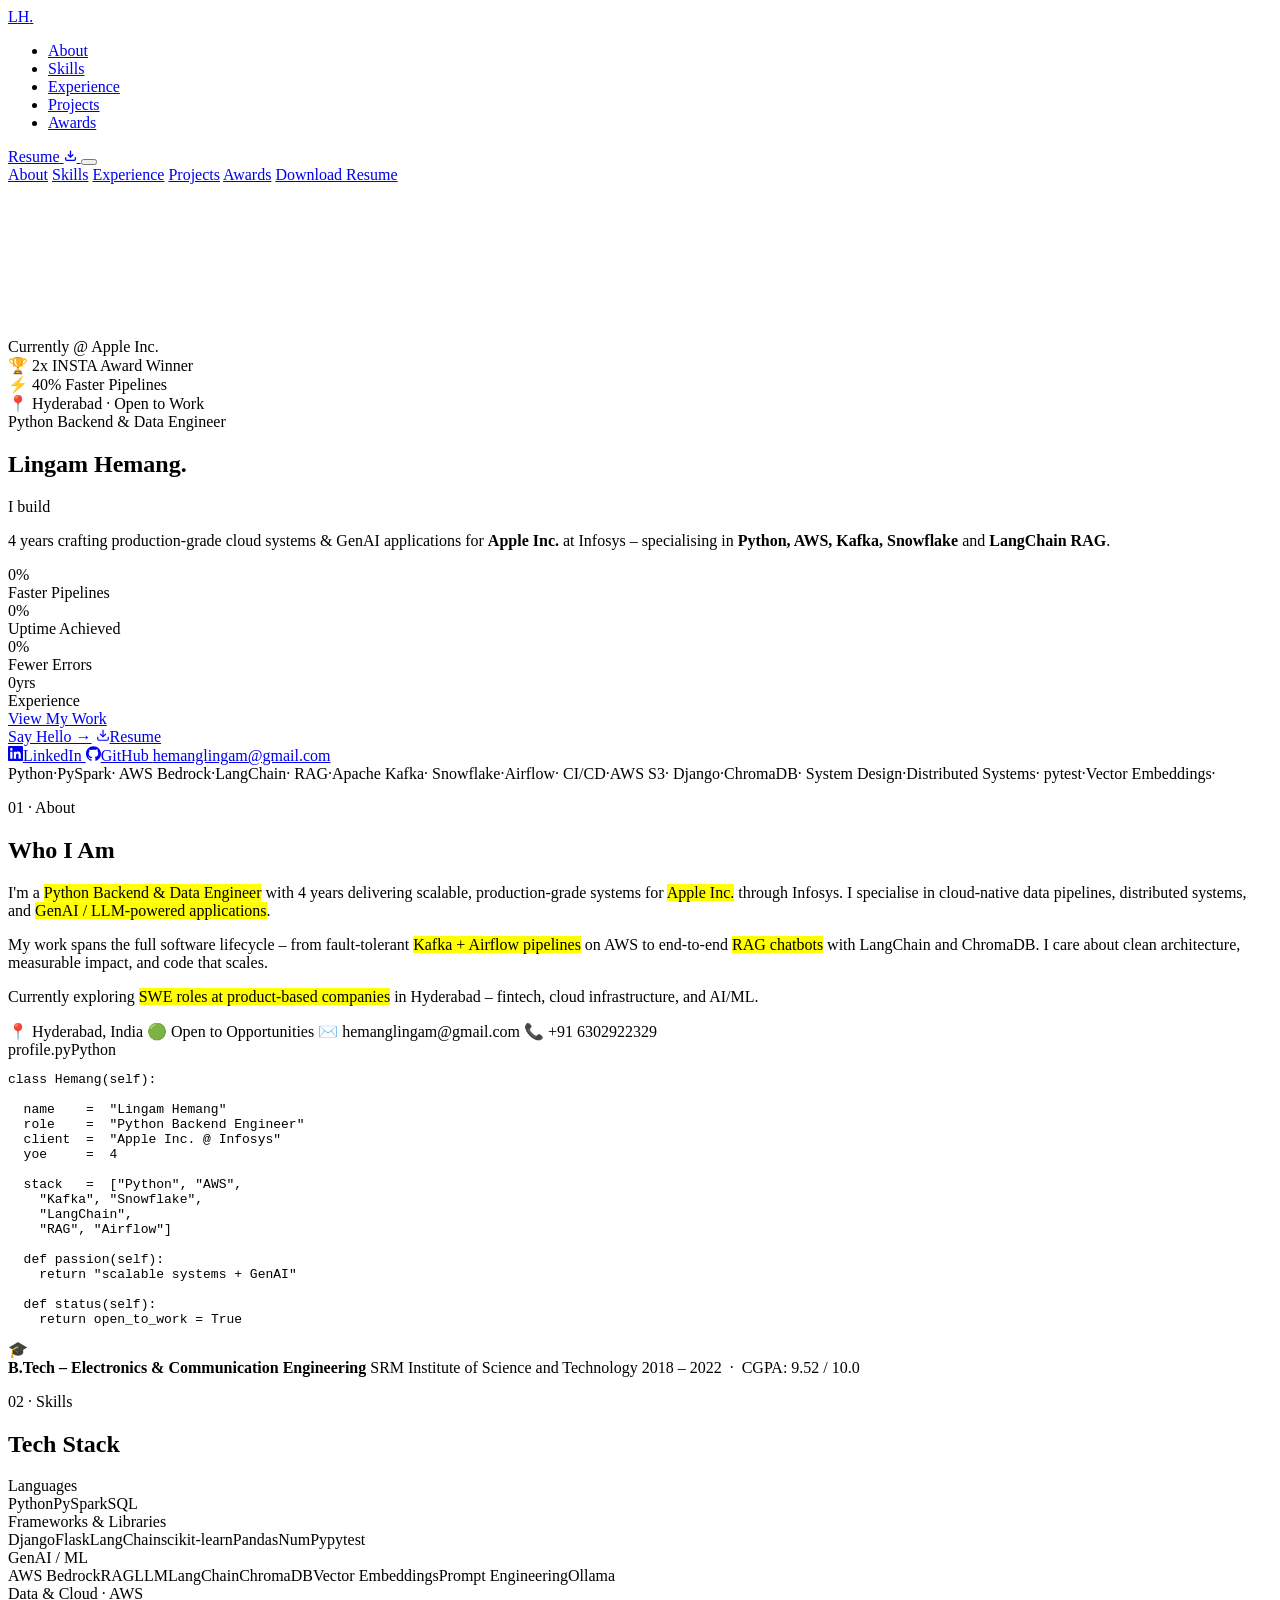
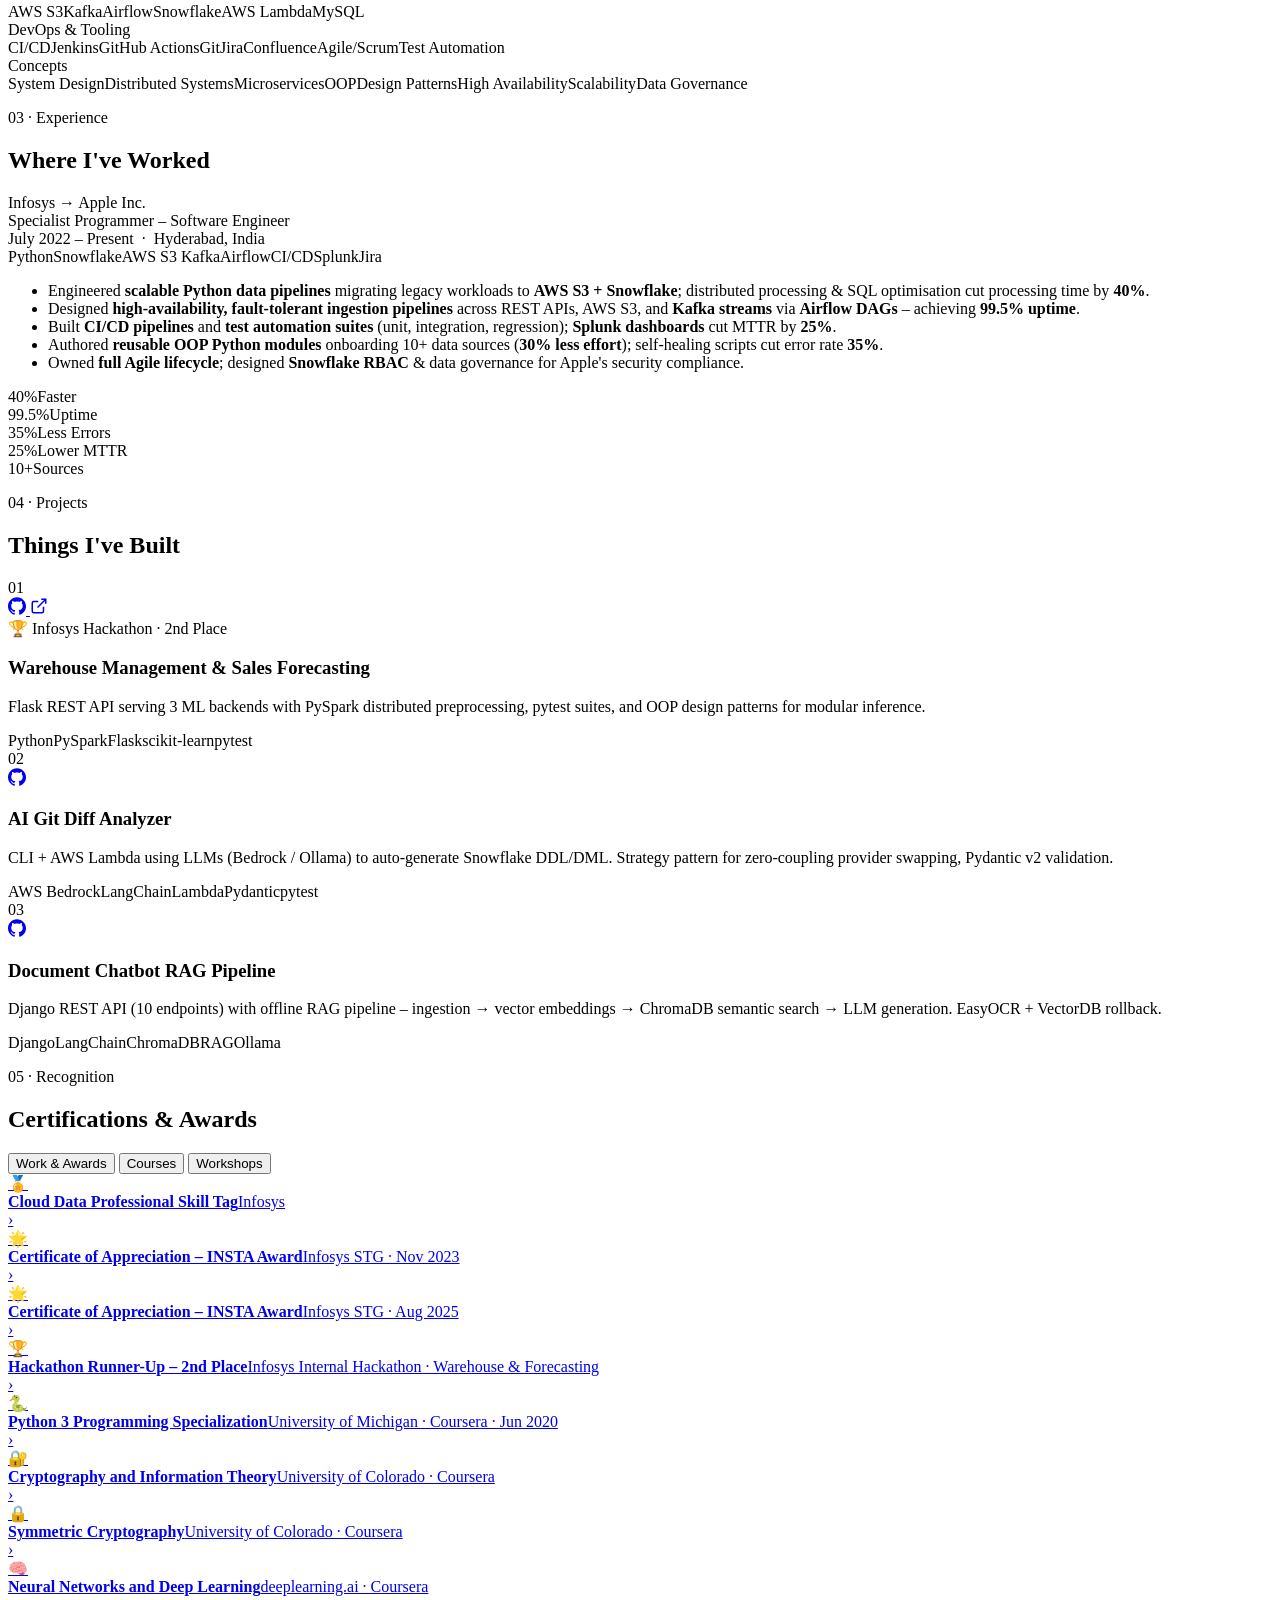
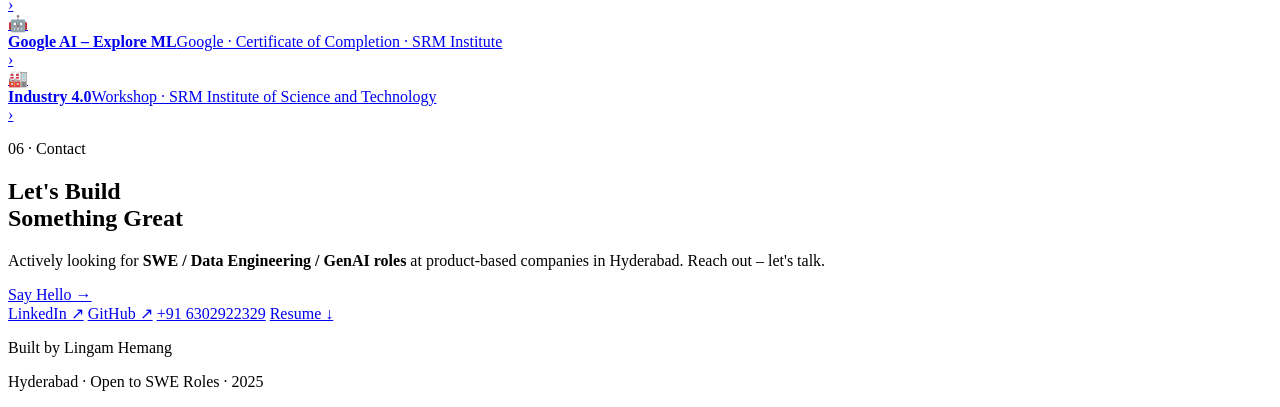
==== index.html @ 0e087c65 "Add files via upload" ====
<!DOCTYPE html>
<html lang="en">
<head>
  <meta charset="UTF-8"/>
  <meta name="viewport" content="width=device-width, initial-scale=1.0"/>
  <title>Lingam Hemang – Python Backend Engineer</title>
  <meta name="description" content="Python Backend & Data Engineer. 4 years building production systems for Apple Inc."/>
  <link rel="preconnect" href="https://fonts.googleapis.com"/>
  <link rel="preconnect" href="https://fonts.gstatic.com" crossorigin/>
  <link href="https://fonts.googleapis.com/css2?family=Space+Grotesk:wght@300;400;500;600;700&family=JetBrains+Mono:wght@400;500&display=swap" rel="stylesheet"/>
  <link rel="stylesheet" href="assets/css/style.css"/>
</head>
<body>

  <div id="noise"></div>
  <div id="progress-bar"></div>
  <div id="cursor"><div id="cursor-dot"></div></div>

  <!-- ===== NAV ===== -->
  <nav id="nav">
    <div class="nav-inner">
      <a href="#hero" class="logo">
        <span class="logo-dim">L</span><span class="logo-bright">H</span><span class="logo-accent">.</span>
      </a>
      <ul class="nav-links">
        <li><a href="#about">About</a></li>
        <li><a href="#skills">Skills</a></li>
        <li><a href="#experience">Experience</a></li>
        <li><a href="#projects">Projects</a></li>
        <li><a href="#certifications">Awards</a></li>
      </ul>
      <div class="nav-right">
        <a href="assets/Hemang_Lingam_Resume.pdf" target="_blank" class="nav-btn magnetic" download>
          <span>Resume</span>
          <svg width="13" height="13" viewBox="0 0 24 24" fill="none" stroke="currentColor" stroke-width="2.5"><path d="M21 15v4a2 2 0 01-2 2H5a2 2 0 01-2-2v-4"/><polyline points="7 10 12 15 17 10"/><line x1="12" y1="15" x2="12" y2="3"/></svg>
        </a>
        <button class="hamburger" id="hamburger"><span></span><span></span><span></span></button>
      </div>
    </div>
    <div class="mobile-menu" id="mobileMenu">
      <a href="#about">About</a>
      <a href="#skills">Skills</a>
      <a href="#experience">Experience</a>
      <a href="#projects">Projects</a>
      <a href="#certifications">Awards</a>
      <a href="assets/Hemang_Lingam_Resume.pdf" target="_blank" download>Download Resume</a>
    </div>
  </nav>

  <!-- ===== HERO ===== -->
  <section id="hero">
    <canvas id="constellation"></canvas>
    <div class="blobs">
      <div class="blob b1"></div>
      <div class="blob b2"></div>
      <div class="blob b3"></div>
      <div class="blob b4"></div>
    </div>

    <div class="float-badge fb-tl" data-depth="0.04"><span class="green-dot"></span>Currently @ Apple Inc.</div>
    <div class="float-badge fb-tr" data-depth="0.06">🏆 2x INSTA Award Winner</div>
    <div class="float-badge fb-bl" data-depth="0.05">⚡ 40% Faster Pipelines</div>
    <div class="float-badge fb-br" data-depth="0.03">📍 Hyderabad · Open to Work</div>

    <div class="hero-content">
      <div class="hero-eyebrow anim-1"><span class="green-dot"></span>Python Backend &amp; Data Engineer</div>

      <h1 class="hero-name anim-2">
        <span class="name-light">Lingam</span>
        <span class="name-bold grad-shift">Hemang</span><span class="name-period">.</span>
      </h1>

      <p class="hero-role anim-3">
        <span class="role-dim">I build </span><span id="typed"></span><span class="caret"></span>
      </p>

      <p class="hero-desc anim-4">
        4 years crafting production-grade cloud systems &amp; GenAI applications
        for <strong>Apple Inc.</strong> at Infosys – specialising in
        <strong>Python, AWS, Kafka, Snowflake</strong> and <strong>LangChain RAG</strong>.
      </p>

      <div class="hero-stats anim-5">
        <div class="hstat">
          <div class="hstat-num"><span data-target="40">0</span>%</div>
          <div class="hstat-lbl">Faster Pipelines</div>
        </div>
        <div class="hstat-sep"></div>
        <div class="hstat">
          <div class="hstat-num"><span data-target="99" data-decimal=".5">0</span>%</div>
          <div class="hstat-lbl">Uptime Achieved</div>
        </div>
        <div class="hstat-sep"></div>
        <div class="hstat">
          <div class="hstat-num"><span data-target="35">0</span>%</div>
          <div class="hstat-lbl">Fewer Errors</div>
        </div>
        <div class="hstat-sep"></div>
        <div class="hstat">
          <div class="hstat-num"><span data-target="4">0</span>yrs</div>
          <div class="hstat-lbl">Experience</div>
        </div>
      </div>

      <div class="hero-cta anim-6">
        <a href="#projects" class="btn-primary magnetic"><span>View My Work</span><div class="btn-bg"></div></a>
        <a href="mailto:hemanglingam@gmail.com" class="btn-ghost magnetic">Say Hello →</a>
        <a href="assets/Hemang_Lingam_Resume.pdf" target="_blank" class="btn-resume magnetic" download>
          <svg width="14" height="14" viewBox="0 0 24 24" fill="none" stroke="currentColor" stroke-width="2"><path d="M21 15v4a2 2 0 01-2 2H5a2 2 0 01-2-2v-4"/><polyline points="7 10 12 15 17 10"/><line x1="12" y1="15" x2="12" y2="3"/></svg>Resume
        </a>
      </div>

      <div class="hero-socials anim-7">
        <a href="https://www.linkedin.com/in/hemanglingam/" target="_blank" class="social-pill">
          <svg viewBox="0 0 24 24" fill="currentColor" width="15" height="15"><path d="M20.447 20.452h-3.554v-5.569c0-1.328-.027-3.037-1.852-3.037-1.853 0-2.136 1.445-2.136 2.939v5.667H9.351V9h3.414v1.561h.046c.477-.9 1.637-1.85 3.37-1.85 3.601 0 4.267 2.37 4.267 5.455v6.286zM5.337 7.433a2.062 2.062 0 01-2.063-2.065 2.064 2.064 0 112.063 2.065zm1.782 13.019H3.555V9h3.564v11.452zM22.225 0H1.771C.792 0 0 .774 0 1.729v20.542C0 23.227.792 24 1.771 24h20.451C23.2 24 24 23.227 24 22.271V1.729C24 .774 23.2 0 22.222 0h.003z"/></svg>LinkedIn
        </a>
        <a href="https://github.com/lingam-hemang" target="_blank" class="social-pill">
          <svg viewBox="0 0 24 24" fill="currentColor" width="15" height="15"><path d="M12 .297c-6.63 0-12 5.373-12 12 0 5.303 3.438 9.8 8.205 11.385.6.113.82-.258.82-.577 0-.285-.01-1.04-.015-2.04-3.338.724-4.042-1.61-4.042-1.61C4.422 18.07 3.633 17.7 3.633 17.7c-1.087-.744.084-.729.084-.729 1.205.084 1.838 1.236 1.838 1.236 1.07 1.835 2.809 1.305 3.495.998.108-.776.417-1.305.76-1.605-2.665-.3-5.466-1.332-5.466-5.93 0-1.31.465-2.38 1.235-3.22-.135-.303-.54-1.523.105-3.176 0 0 1.005-.322 3.3 1.23.96-.267 1.98-.399 3-.405 1.02.006 2.04.138 3 .405 2.28-1.552 3.285-1.23 3.285-1.23.645 1.653.24 2.873.12 3.176.765.84 1.23 1.91 1.23 3.22 0 4.61-2.805 5.625-5.475 5.92.42.36.81 1.096.81 2.22 0 1.606-.015 2.896-.015 3.286 0 .315.21.69.825.57C20.565 22.092 24 17.592 24 12.297c0-6.627-5.373-12-12-12"/></svg>GitHub
        </a>
        <a href="mailto:hemanglingam@gmail.com" class="social-pill">hemanglingam@gmail.com</a>
      </div>
    </div>

    <div class="scroll-hint"><div class="scroll-mouse"><div class="scroll-wheel"></div></div></div>
  </section>

  <!-- ===== MARQUEE ===== -->
  <div class="marquee-wrap">
    <div class="marquee-inner" id="marquee">
      <span>Python</span><span class="dot">·</span><span>PySpark</span><span class="dot">·</span>
      <span>AWS Bedrock</span><span class="dot">·</span><span>LangChain</span><span class="dot">·</span>
      <span>RAG</span><span class="dot">·</span><span>Apache Kafka</span><span class="dot">·</span>
      <span>Snowflake</span><span class="dot">·</span><span>Airflow</span><span class="dot">·</span>
      <span>CI/CD</span><span class="dot">·</span><span>AWS S3</span><span class="dot">·</span>
      <span>Django</span><span class="dot">·</span><span>ChromaDB</span><span class="dot">·</span>
      <span>System Design</span><span class="dot">·</span><span>Distributed Systems</span><span class="dot">·</span>
      <span>pytest</span><span class="dot">·</span><span>Vector Embeddings</span><span class="dot">·</span>
    </div>
  </div>

  <!-- ===== ABOUT ===== -->
  <section id="about" class="section">
    <div class="container">
      <p class="eyebrow">01 · About</p>
      <h2 class="sec-title">Who I Am</h2>
      <div class="about-grid">
        <div class="about-text reveal-left">
          <p>I'm a <mark>Python Backend &amp; Data Engineer</mark> with 4 years delivering scalable, production-grade systems for <mark>Apple Inc.</mark> through Infosys. I specialise in cloud-native data pipelines, distributed systems, and <mark>GenAI / LLM-powered applications</mark>.</p>
          <p>My work spans the full software lifecycle – from fault-tolerant <mark>Kafka + Airflow pipelines</mark> on AWS to end-to-end <mark>RAG chatbots</mark> with LangChain and ChromaDB. I care about clean architecture, measurable impact, and code that scales.</p>
          <p>Currently exploring <mark>SWE roles at product-based companies</mark> in Hyderabad – fintech, cloud infrastructure, and AI/ML.</p>
          <div class="pill-row">
            <span class="pill">📍 Hyderabad, India</span>
            <span class="pill green">🟢 Open to Opportunities</span>
            <span class="pill">✉️ hemanglingam@gmail.com</span>
            <span class="pill">📞 +91 6302922329</span>
          </div>
        </div>
        <div class="about-right reveal-right">
          <div class="code-card glow-card">
            <div class="code-bar">
              <span class="cb-dot r"></span><span class="cb-dot y"></span><span class="cb-dot g"></span>
              <span class="cb-name">profile.py</span><span class="cb-lang">Python</span>
            </div>
            <pre class="code-pre"><code><span class="ck">class</span> <span class="cf">Hemang</span><span class="cp">(</span><span class="cs">self</span><span class="cp">):</span>

  name    <span class="co">=</span>  <span class="cs">"Lingam Hemang"</span>
  role    <span class="co">=</span>  <span class="cs">"Python Backend Engineer"</span>
  client  <span class="co">=</span>  <span class="cs">"Apple Inc. @ Infosys"</span>
  yoe     <span class="co">=</span>  <span class="cn">4</span>

  stack   <span class="co">=</span>  <span class="cp">[</span><span class="cs">"Python"</span><span class="cp">,</span> <span class="cs">"AWS"</span><span class="cp">,</span>
    <span class="cs">"Kafka"</span><span class="cp">,</span> <span class="cs">"Snowflake"</span><span class="cp">,</span>
    <span class="cs">"LangChain"</span><span class="cp">,</span>
    <span class="cs">"RAG"</span><span class="cp">,</span> <span class="cs">"Airflow"</span><span class="cp">]</span>

  <span class="ck">def</span> <span class="cf">passion</span><span class="cp">(</span><span class="cs">self</span><span class="cp">):</span>
    <span class="ck">return</span> <span class="cs">"scalable systems + GenAI"</span>

  <span class="ck">def</span> <span class="cf">status</span><span class="cp">(</span><span class="cs">self</span><span class="cp">):</span>
    <span class="ck">return</span> <span class="cs">open_to_work = </span><span class="cn">True</span>
</code></pre>
          </div>
          <div class="edu-card glow-card">
            <span class="edu-ico">🎓</span>
            <div>
              <strong>B.Tech – Electronics &amp; Communication Engineering</strong>
              <span>SRM Institute of Science and Technology</span>
              <span class="edu-meta">2018 – 2022 &nbsp;·&nbsp; CGPA: 9.52 / 10.0</span>
            </div>
          </div>
        </div>
      </div>
    </div>
  </section>

  <!-- ===== SKILLS ===== -->
  <section id="skills" class="section alt">
    <div class="container">
      <p class="eyebrow">02 · Skills</p>
      <h2 class="sec-title">Tech Stack</h2>
      <div class="skills-mosaic">
        <div class="sk-tile glow-card reveal" data-c="p">
          <div class="sk-label">Languages</div>
          <div class="sk-tags"><span>Python</span><span>PySpark</span><span>SQL</span></div>
        </div>
        <div class="sk-tile glow-card reveal" data-c="b">
          <div class="sk-label">Frameworks &amp; Libraries</div>
          <div class="sk-tags"><span>Django</span><span>Flask</span><span>LangChain</span><span>scikit-learn</span><span>Pandas</span><span>NumPy</span><span>pytest</span></div>
        </div>
        <div class="sk-tile glow-card reveal wide" data-c="c">
          <div class="sk-label">GenAI / ML</div>
          <div class="sk-tags"><span class="hot">AWS Bedrock</span><span class="hot">RAG</span><span class="hot">LLM</span><span class="hot">LangChain</span><span>ChromaDB</span><span>Vector Embeddings</span><span>Prompt Engineering</span><span>Ollama</span></div>
        </div>
        <div class="sk-tile glow-card reveal wide" data-c="c">
          <div class="sk-label">Data &amp; Cloud · AWS</div>
          <div class="sk-tags"><span class="hot">AWS S3</span><span class="hot">Kafka</span><span class="hot">Airflow</span><span>Snowflake</span><span>AWS Lambda</span><span>MySQL</span></div>
        </div>
        <div class="sk-tile glow-card reveal" data-c="b">
          <div class="sk-label">DevOps &amp; Tooling</div>
          <div class="sk-tags"><span>CI/CD</span><span>Jenkins</span><span>GitHub Actions</span><span>Git</span><span>Jira</span><span>Confluence</span><span>Agile/Scrum</span><span>Test Automation</span></div>
        </div>
        <div class="sk-tile glow-card reveal" data-c="p">
          <div class="sk-label">Concepts</div>
          <div class="sk-tags"><span>System Design</span><span>Distributed Systems</span><span>Microservices</span><span>OOP</span><span>Design Patterns</span><span>High Availability</span><span>Scalability</span><span>Data Governance</span></div>
        </div>
      </div>
    </div>
  </section>

  <!-- ===== EXPERIENCE ===== -->
  <section id="experience" class="section">
    <div class="container">
      <p class="eyebrow">03 · Experience</p>
      <h2 class="sec-title">Where I've Worked</h2>
      <div class="exp-card glow-card reveal">
        <div class="exp-shimmer"></div>
        <div class="exp-head">
          <div class="exp-left">
            <span class="exp-co">Infosys</span>
            <span class="exp-arrow">→</span>
            <span class="exp-client grad-shift">Apple Inc.</span>
          </div>
          <div class="exp-right">
            <div class="exp-role">Specialist Programmer – Software Engineer</div>
            <div class="exp-when">July 2022 – Present &nbsp;·&nbsp; Hyderabad, India</div>
          </div>
        </div>
        <div class="chip-row">
          <span>Python</span><span>Snowflake</span><span>AWS S3</span>
          <span>Kafka</span><span>Airflow</span><span>CI/CD</span><span>Splunk</span><span>Jira</span>
        </div>
        <ul class="exp-bullets">
          <li>Engineered <strong>scalable Python data pipelines</strong> migrating legacy workloads to <strong>AWS S3 + Snowflake</strong>; distributed processing &amp; SQL optimisation cut processing time by <strong>40%</strong>.</li>
          <li>Designed <strong>high-availability, fault-tolerant ingestion pipelines</strong> across REST APIs, AWS S3, and <strong>Kafka streams</strong> via <strong>Airflow DAGs</strong> – achieving <strong>99.5% uptime</strong>.</li>
          <li>Built <strong>CI/CD pipelines</strong> and <strong>test automation suites</strong> (unit, integration, regression); <strong>Splunk dashboards</strong> cut MTTR by <strong>25%</strong>.</li>
          <li>Authored <strong>reusable OOP Python modules</strong> onboarding 10+ data sources (<strong>30% less effort</strong>); self-healing scripts cut error rate <strong>35%</strong>.</li>
          <li>Owned <strong>full Agile lifecycle</strong>; designed <strong>Snowflake RBAC</strong> &amp; data governance for Apple's security compliance.</li>
        </ul>
        <div class="kpi-row">
          <div class="kpi"><span class="kpi-n">40%</span><span class="kpi-l">Faster</span></div>
          <div class="kpi"><span class="kpi-n">99.5%</span><span class="kpi-l">Uptime</span></div>
          <div class="kpi"><span class="kpi-n">35%</span><span class="kpi-l">Less Errors</span></div>
          <div class="kpi"><span class="kpi-n">25%</span><span class="kpi-l">Lower MTTR</span></div>
          <div class="kpi"><span class="kpi-n">10+</span><span class="kpi-l">Sources</span></div>
        </div>
      </div>
    </div>
  </section>

  <!-- ===== PROJECTS ===== -->
  <section id="projects" class="section alt">
    <div class="container">
      <p class="eyebrow">04 · Projects</p>
      <h2 class="sec-title">Things I've Built</h2>
      <div class="proj-grid">

        <div class="proj-card glow-card reveal" data-tilt>
          <div class="proj-bar" style="background:linear-gradient(90deg,#a855f7,#3b82f6)"></div>
          <div class="proj-shine"></div>
          <div class="proj-inner">
            <div class="proj-top">
              <span class="proj-n">01</span>
              <div class="proj-links">
                <a href="https://github.com/lingam-hemang/retail-forecast-engine" target="_blank" title="GitHub">
                  <svg viewBox="0 0 24 24" fill="currentColor" width="18" height="18"><path d="M12 .297c-6.63 0-12 5.373-12 12 0 5.303 3.438 9.8 8.205 11.385.6.113.82-.258.82-.577 0-.285-.01-1.04-.015-2.04-3.338.724-4.042-1.61-4.042-1.61C4.422 18.07 3.633 17.7 3.633 17.7c-1.087-.744.084-.729.084-.729 1.205.084 1.838 1.236 1.838 1.236 1.07 1.835 2.809 1.305 3.495.998.108-.776.417-1.305.76-1.605-2.665-.3-5.466-1.332-5.466-5.93 0-1.31.465-2.38 1.235-3.22-.135-.303-.54-1.523.105-3.176 0 0 1.005-.322 3.3 1.23.96-.267 1.98-.399 3-.405 1.02.006 2.04.138 3 .405 2.28-1.552 3.285-1.23 3.285-1.23.645 1.653.24 2.873.12 3.176.765.84 1.23 1.91 1.23 3.22 0 4.61-2.805 5.625-5.475 5.92.42.36.81 1.096.81 2.22 0 1.606-.015 2.896-.015 3.286 0 .315.21.69.825.57C20.565 22.092 24 17.592 24 12.297c0-6.627-5.373-12-12-12"/></svg>
                </a>
                <a href="https://drive.google.com/file/d/1dlTlwG9SfquhrG3NRSU0QoNFJgSe_l0Q/view?usp=sharing" target="_blank" title="Certificate">
                  <svg viewBox="0 0 24 24" fill="none" stroke="currentColor" stroke-width="2" width="18" height="18"><path d="M18 13v6a2 2 0 01-2 2H5a2 2 0 01-2-2V8a2 2 0 012-2h6"/><polyline points="15 3 21 3 21 9"/><line x1="10" y1="14" x2="21" y2="3"/></svg>
                </a>
              </div>
            </div>
            <div class="proj-badge">🏆 Infosys Hackathon · 2nd Place</div>
            <h3>Warehouse Management &amp; Sales Forecasting</h3>
            <p>Flask REST API serving 3 ML backends with PySpark distributed preprocessing, pytest suites, and OOP design patterns for modular inference.</p>
            <div class="proj-chips"><span>Python</span><span>PySpark</span><span>Flask</span><span>scikit-learn</span><span>pytest</span></div>
          </div>
        </div>

        <div class="proj-card glow-card reveal" data-tilt>
          <div class="proj-bar" style="background:linear-gradient(90deg,#3b82f6,#06b6d4)"></div>
          <div class="proj-shine"></div>
          <div class="proj-inner">
            <div class="proj-top">
              <span class="proj-n">02</span>
              <div class="proj-links">
                <a href="https://github.com/lingam-hemang/git-diff-analyzer" target="_blank" title="GitHub">
                  <svg viewBox="0 0 24 24" fill="currentColor" width="18" height="18"><path d="M12 .297c-6.63 0-12 5.373-12 12 0 5.303 3.438 9.8 8.205 11.385.6.113.82-.258.82-.577 0-.285-.01-1.04-.015-2.04-3.338.724-4.042-1.61-4.042-1.61C4.422 18.07 3.633 17.7 3.633 17.7c-1.087-.744.084-.729.084-.729 1.205.084 1.838 1.236 1.838 1.236 1.07 1.835 2.809 1.305 3.495.998.108-.776.417-1.305.76-1.605-2.665-.3-5.466-1.332-5.466-5.93 0-1.31.465-2.38 1.235-3.22-.135-.303-.54-1.523.105-3.176 0 0 1.005-.322 3.3 1.23.96-.267 1.98-.399 3-.405 1.02.006 2.04.138 3 .405 2.28-1.552 3.285-1.23 3.285-1.23.645 1.653.24 2.873.12 3.176.765.84 1.23 1.91 1.23 3.22 0 4.61-2.805 5.625-5.475 5.92.42.36.81 1.096.81 2.22 0 1.606-.015 2.896-.015 3.286 0 .315.21.69.825.57C20.565 22.092 24 17.592 24 12.297c0-6.627-5.373-12-12-12"/></svg>
                </a>
              </div>
            </div>
            <h3>AI Git Diff Analyzer</h3>
            <p>CLI + AWS Lambda using LLMs (Bedrock / Ollama) to auto-generate Snowflake DDL/DML. Strategy pattern for zero-coupling provider swapping, Pydantic v2 validation.</p>
            <div class="proj-chips"><span>AWS Bedrock</span><span>LangChain</span><span>Lambda</span><span>Pydantic</span><span>pytest</span></div>
          </div>
        </div>

        <div class="proj-card glow-card reveal" data-tilt>
          <div class="proj-bar" style="background:linear-gradient(90deg,#06b6d4,#a855f7)"></div>
          <div class="proj-shine"></div>
          <div class="proj-inner">
            <div class="proj-top">
              <span class="proj-n">03</span>
              <div class="proj-links">
                <a href="https://github.com/lingam-hemang/doc-rag-chatbot" target="_blank" title="GitHub">
                  <svg viewBox="0 0 24 24" fill="currentColor" width="18" height="18"><path d="M12 .297c-6.63 0-12 5.373-12 12 0 5.303 3.438 9.8 8.205 11.385.6.113.82-.258.82-.577 0-.285-.01-1.04-.015-2.04-3.338.724-4.042-1.61-4.042-1.61C4.422 18.07 3.633 17.7 3.633 17.7c-1.087-.744.084-.729.084-.729 1.205.084 1.838 1.236 1.838 1.236 1.07 1.835 2.809 1.305 3.495.998.108-.776.417-1.305.76-1.605-2.665-.3-5.466-1.332-5.466-5.93 0-1.31.465-2.38 1.235-3.22-.135-.303-.54-1.523.105-3.176 0 0 1.005-.322 3.3 1.23.96-.267 1.98-.399 3-.405 1.02.006 2.04.138 3 .405 2.28-1.552 3.285-1.23 3.285-1.23.645 1.653.24 2.873.12 3.176.765.84 1.23 1.91 1.23 3.22 0 4.61-2.805 5.625-5.475 5.92.42.36.81 1.096.81 2.22 0 1.606-.015 2.896-.015 3.286 0 .315.21.69.825.57C20.565 22.092 24 17.592 24 12.297c0-6.627-5.373-12-12-12"/></svg>
                </a>
              </div>
            </div>
            <h3>Document Chatbot RAG Pipeline</h3>
            <p>Django REST API (10 endpoints) with offline RAG pipeline – ingestion → vector embeddings → ChromaDB semantic search → LLM generation. EasyOCR + VectorDB rollback.</p>
            <div class="proj-chips"><span>Django</span><span>LangChain</span><span>ChromaDB</span><span>RAG</span><span>Ollama</span></div>
          </div>
        </div>

      </div>
    </div>
  </section>

  <!-- ===== CERTIFICATIONS ===== -->
  <section id="certifications" class="section">
    <div class="container">
      <p class="eyebrow">05 · Recognition</p>
      <h2 class="sec-title">Certifications &amp; Awards</h2>
      <div class="tabs-bar">
        <button class="tab active" data-tab="work">Work &amp; Awards</button>
        <button class="tab" data-tab="courses">Courses</button>
        <button class="tab" data-tab="workshops">Workshops</button>
      </div>

      <div class="tab-panel active" id="tab-work">
        <div class="cert-list">
          <a href="https://drive.google.com/file/d/1w4Leqw_5X6aVwuvr1ZKCmCbGxh1OYDw_/view?usp=sharing" target="_blank" class="cert-row glow-card reveal">
            <div class="ci p">🏅</div><div class="cd"><strong>Cloud Data Professional Skill Tag</strong><span>Infosys</span></div><span class="ca">›</span>
          </a>
          <a href="https://drive.google.com/file/d/1vSObqpWbxhoJKfWF3V0Hz9NClBPz2pQc/view?usp=sharing" target="_blank" class="cert-row glow-card reveal">
            <div class="ci g">🌟</div><div class="cd"><strong>Certificate of Appreciation – INSTA Award</strong><span>Infosys STG · Nov 2023</span></div><span class="ca">›</span>
          </a>
          <a href="https://drive.google.com/file/d/19RhOZjsfuUWNVz5oK64jwJHf2TE6DbkK/view?usp=sharing" target="_blank" class="cert-row glow-card reveal">
            <div class="ci g">🌟</div><div class="cd"><strong>Certificate of Appreciation – INSTA Award</strong><span>Infosys STG · Aug 2025</span></div><span class="ca">›</span>
          </a>
          <a href="https://drive.google.com/file/d/1dlTlwG9SfquhrG3NRSU0QoNFJgSe_l0Q/view?usp=sharing" target="_blank" class="cert-row glow-card reveal">
            <div class="ci">🏆</div><div class="cd"><strong>Hackathon Runner-Up – 2nd Place</strong><span>Infosys Internal Hackathon · Warehouse &amp; Forecasting</span></div><span class="ca">›</span>
          </a>
        </div>
      </div>

      <div class="tab-panel" id="tab-courses">
        <div class="cert-list">
          <a href="https://coursera.org/verify/specialization/6MBCDLGNAM2B" target="_blank" class="cert-row glow-card reveal">
            <div class="ci b">🐍</div><div class="cd"><strong>Python 3 Programming Specialization</strong><span>University of Michigan · Coursera · Jun 2020</span></div><span class="ca">›</span>
          </a>
          <a href="https://coursera.org/verify/FJEEKSPZM874" target="_blank" class="cert-row glow-card reveal">
            <div class="ci">🔐</div><div class="cd"><strong>Cryptography and Information Theory</strong><span>University of Colorado · Coursera</span></div><span class="ca">›</span>
          </a>
          <a href="https://coursera.org/verify/2KZYVFTX6ZY4" target="_blank" class="cert-row glow-card reveal">
            <div class="ci">🔒</div><div class="cd"><strong>Symmetric Cryptography</strong><span>University of Colorado · Coursera</span></div><span class="ca">›</span>
          </a>
          <a href="https://coursera.org/verify/C36SRP3ZGF6C" target="_blank" class="cert-row glow-card reveal">
            <div class="ci">🧠</div><div class="cd"><strong>Neural Networks and Deep Learning</strong><span>deeplearning.ai · Coursera</span></div><span class="ca">›</span>
          </a>
        </div>
      </div>

      <div class="tab-panel" id="tab-workshops">
        <div class="cert-list">
          <a href="https://drive.google.com/file/d/19ifTreCTPYzux4QnDG49lmGK3wERQNTS/view?usp=sharing" target="_blank" class="cert-row glow-card reveal">
            <div class="ci">🤖</div><div class="cd"><strong>Google AI – Explore ML</strong><span>Google · Certificate of Completion · SRM Institute</span></div><span class="ca">›</span>
          </a>
          <a href="https://drive.google.com/file/d/19sSa7xycK6kLwWJawlo_59RAlPh59pKN/view?usp=sharing" target="_blank" class="cert-row glow-card reveal">
            <div class="ci b">🏭</div><div class="cd"><strong>Industry 4.0</strong><span>Workshop · SRM Institute of Science and Technology</span></div><span class="ca">›</span>
          </a>
        </div>
      </div>
    </div>
  </section>

  <!-- ===== CONTACT ===== -->
  <section id="contact" class="section alt">
    <div class="container">
      <div class="contact-wrap">
        <p class="eyebrow center">06 · Contact</p>
        <h2 class="contact-title">Let's Build<br/><span class="grad-shift">Something Great</span></h2>
        <p class="contact-sub">Actively looking for <strong>SWE / Data Engineering / GenAI roles</strong> at product-based companies in Hyderabad. Reach out – let's talk.</p>
        <a href="mailto:hemanglingam@gmail.com" class="contact-btn magnetic"><span>Say Hello →</span><div class="contact-bg"></div></a>
        <div class="contact-links">
          <a href="https://www.linkedin.com/in/hemanglingam/" target="_blank" class="cl">LinkedIn ↗</a>
          <a href="https://github.com/lingam-hemang" target="_blank" class="cl">GitHub ↗</a>
          <a href="tel:+916302922329" class="cl">+91 6302922329</a>
          <a href="assets/Hemang_Lingam_Resume.pdf" target="_blank" class="cl" download>Resume ↓</a>
        </div>
      </div>
    </div>
  </section>

  <footer>
    <p>Built by <span class="grad-shift">Lingam Hemang</span></p>
    <p class="fsub">Hyderabad · Open to SWE Roles · 2025</p>
  </footer>

  <script src="assets/js/script.js"></script>
</body>
</html>
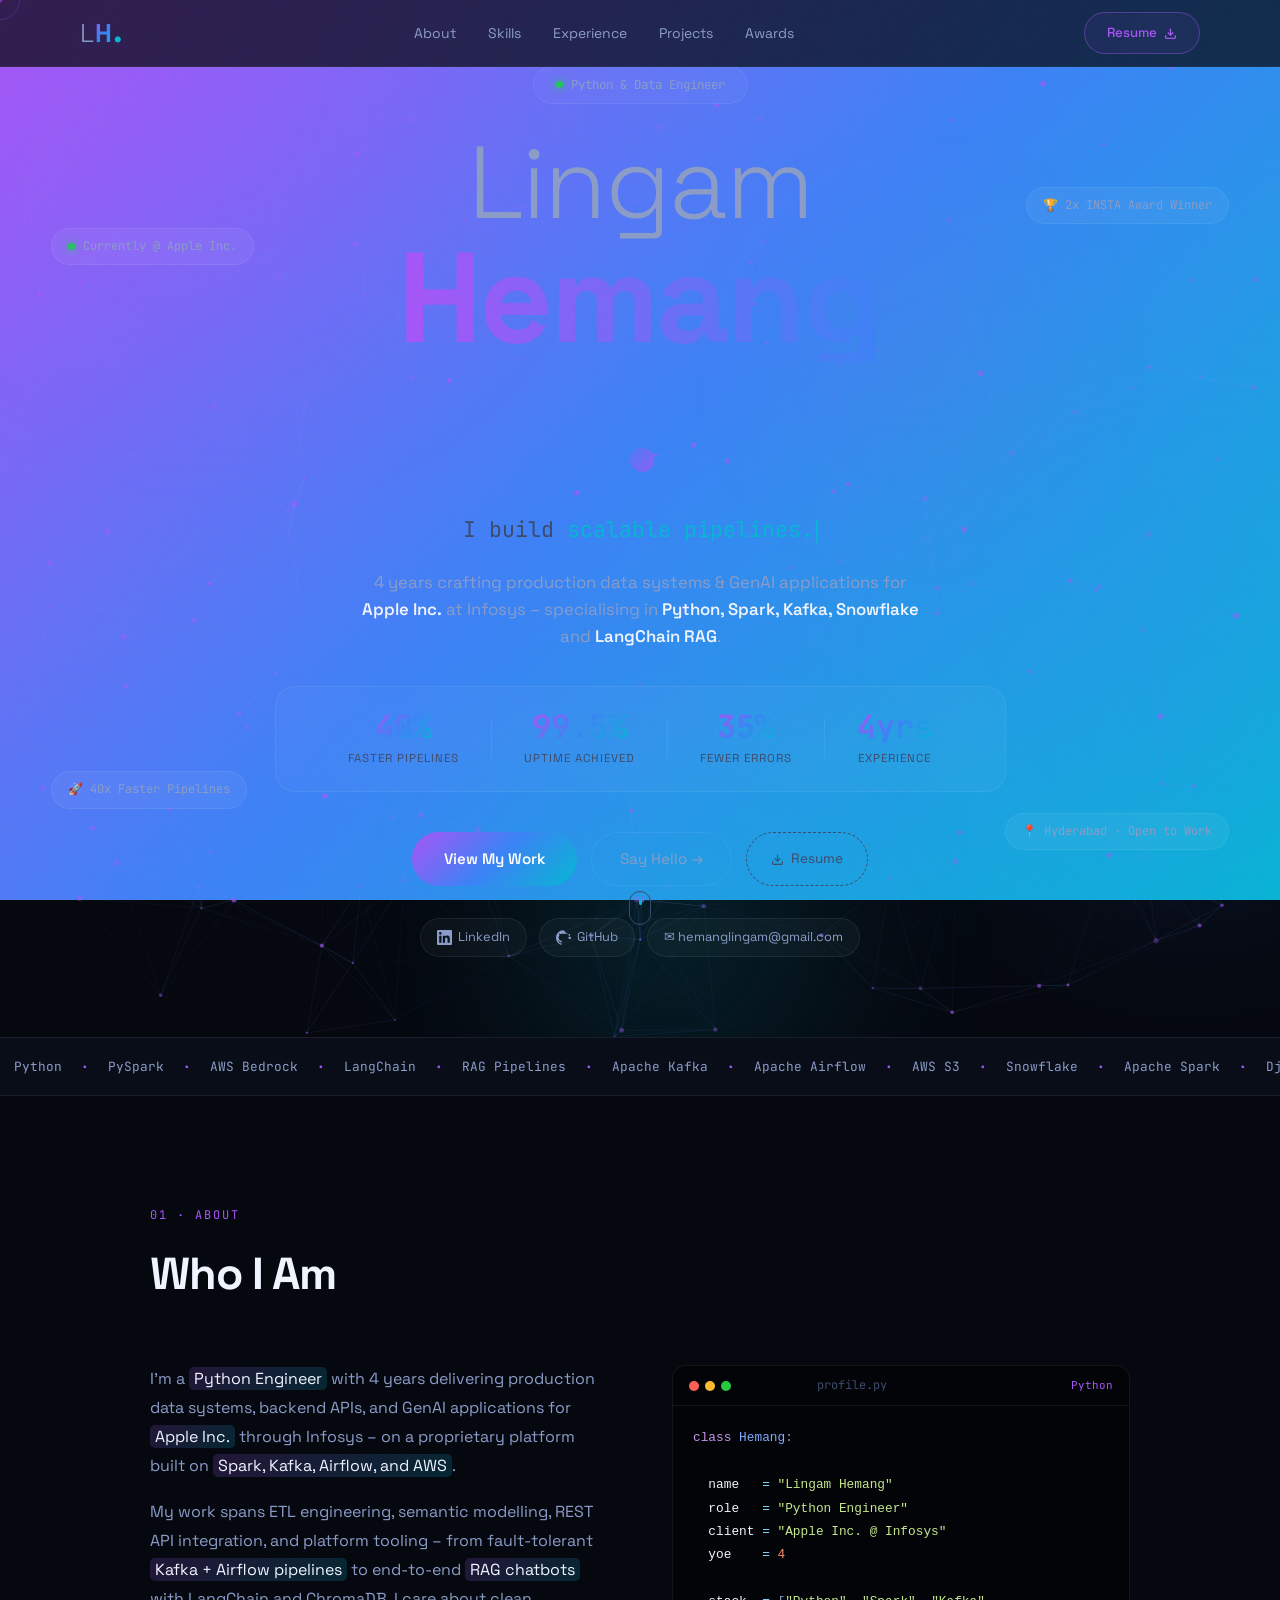
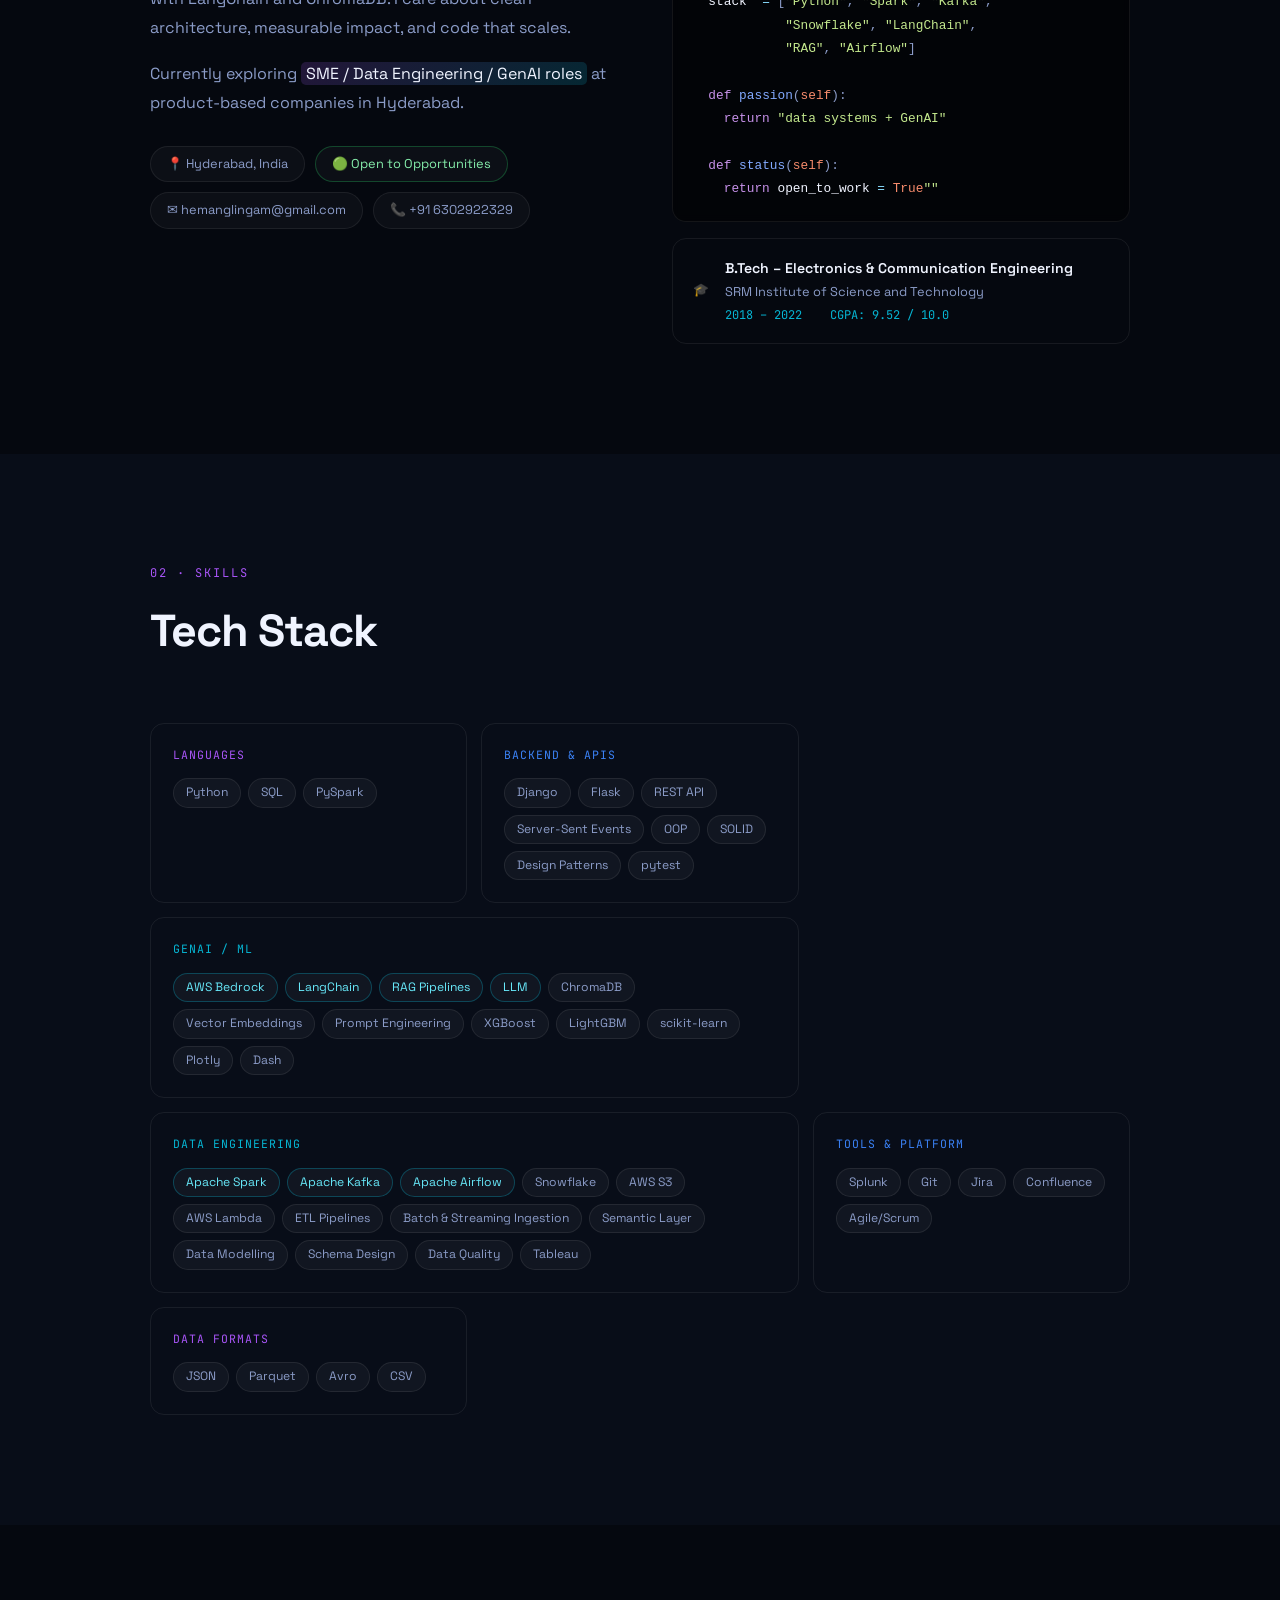
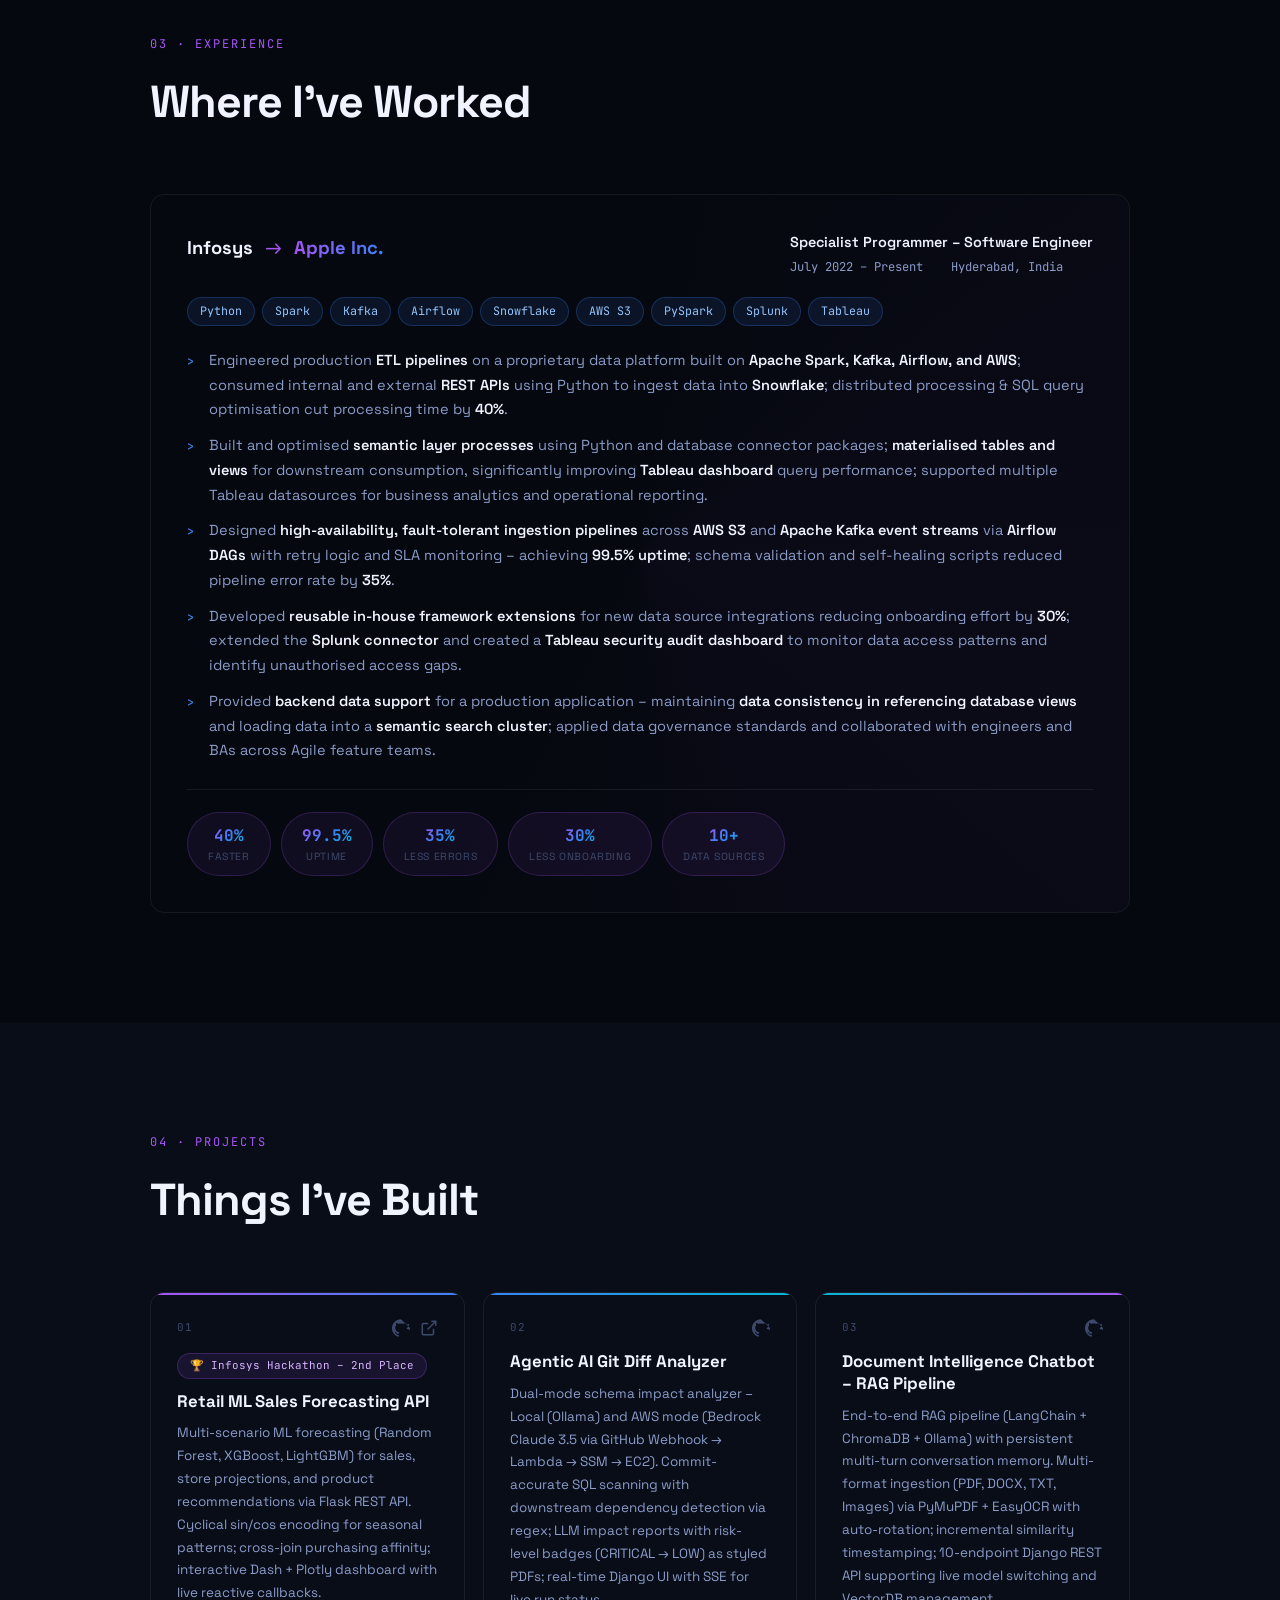
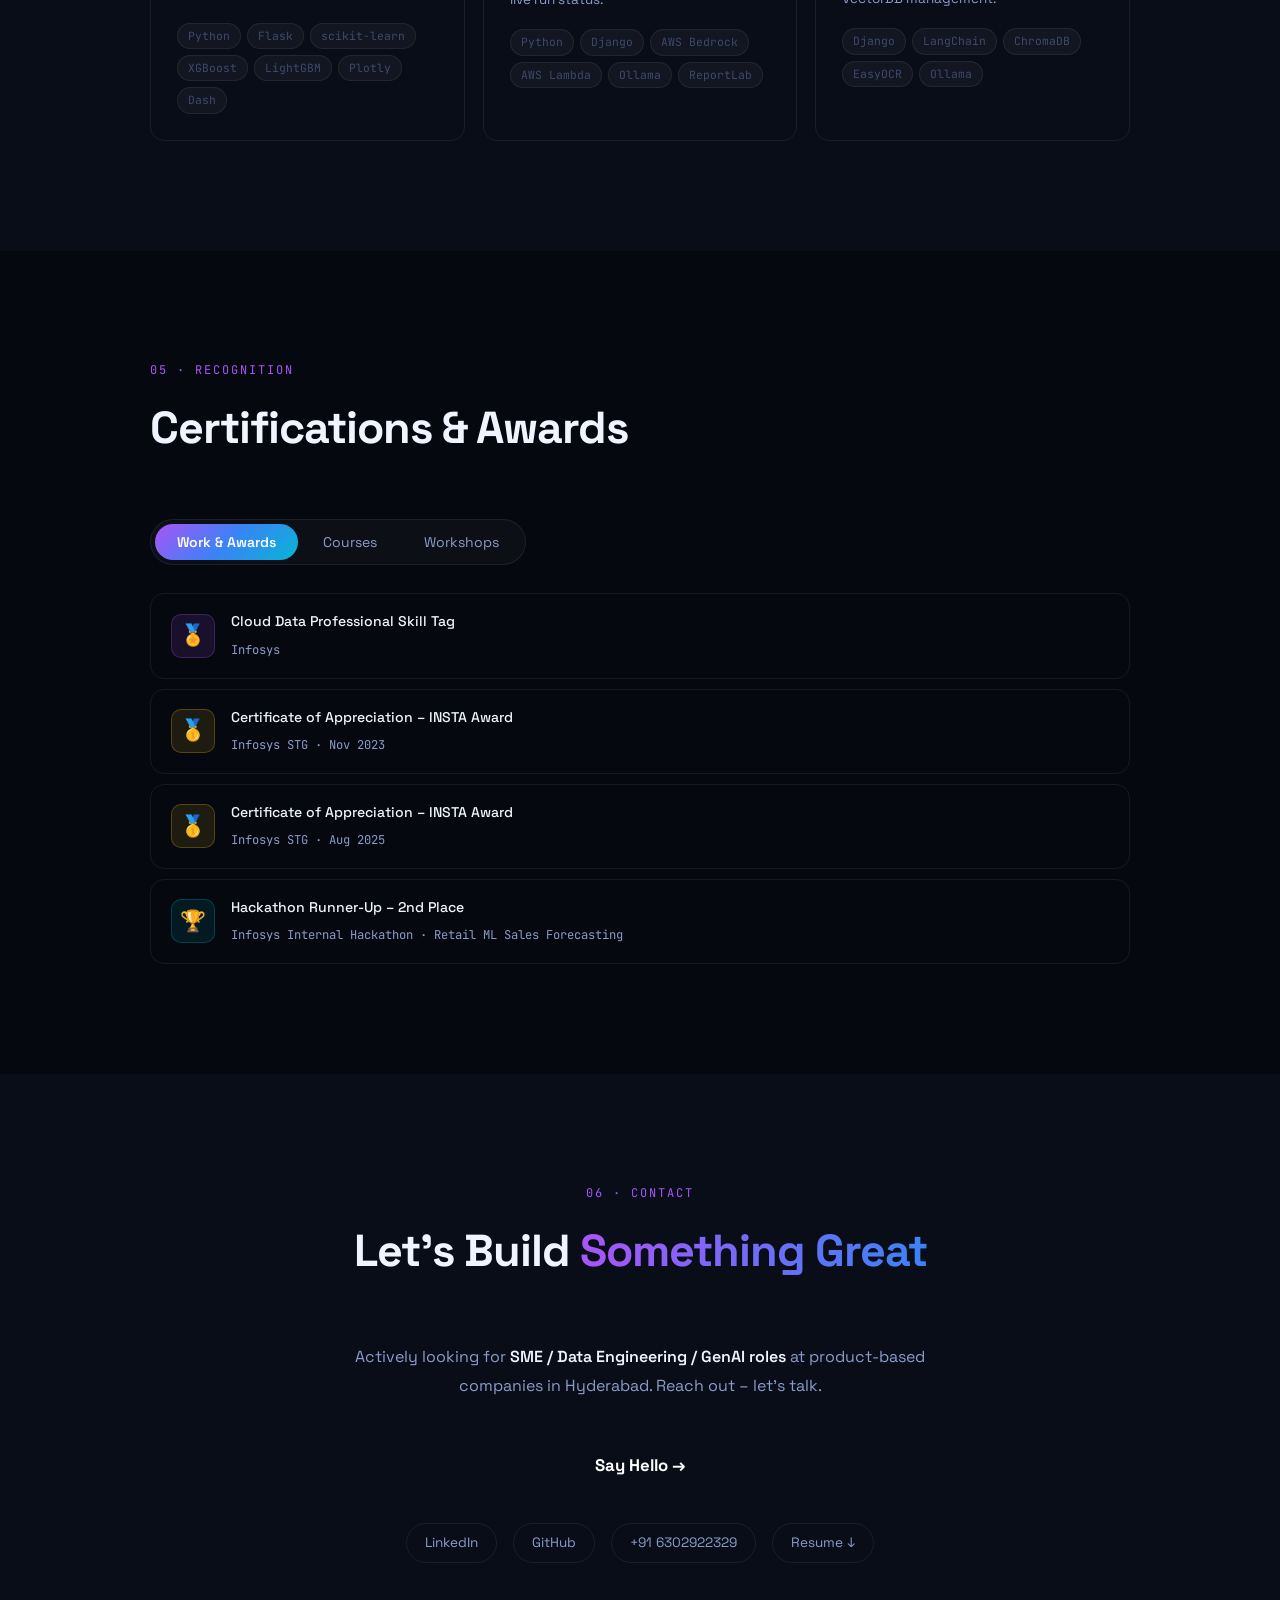
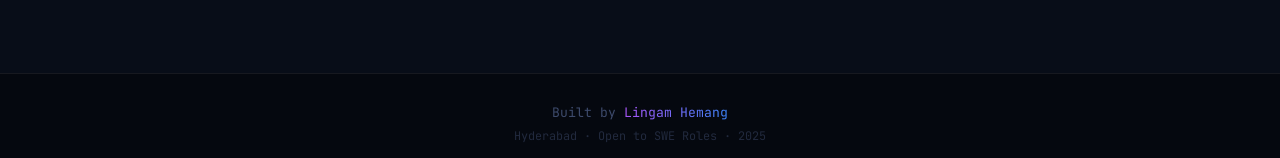
==== commit 776539cf: "Add files via upload" ====
--- a/index.html
+++ b/index.html
@@ -3,10 +3,10 @@
 <head>
   <meta charset="UTF-8"/>
   <meta name="viewport" content="width=device-width, initial-scale=1.0"/>
-  <title>Lingam Hemang – Python Backend Engineer</title>
-  <meta name="description" content="Python Backend & Data Engineer. 4 years building production systems for Apple Inc."/>
+  <title>Lingam Hemang - Python &amp; Data Engineer</title>
+  <meta name="description" content="Python Engineer with 4 years building production data systems, backend APIs, and GenAI applications for Apple Inc."/>
+  <link rel="preconnect" href="https://fonts.gstatic.com" crossorigin/>
   <link rel="preconnect" href="https://fonts.googleapis.com"/>
-  <link rel="preconnect" href="https://fonts.gstatic.com" crossorigin/>
   <link href="https://fonts.googleapis.com/css2?family=Space+Grotesk:wght@300;400;500;600;700&family=JetBrains+Mono:wght@400;500&display=swap" rel="stylesheet"/>
   <link rel="stylesheet" href="assets/css/style.css"/>
 </head>
@@ -16,10 +16,10 @@
   <div id="progress-bar"></div>
   <div id="cursor"><div id="cursor-dot"></div></div>
 
-  <!-- ===== NAV ===== -->
+  <!-- NAV -->
   <nav id="nav">
     <div class="nav-inner">
-      <a href="#hero" class="logo">
+      <a href="#" class="logo">
         <span class="logo-dim">L</span><span class="logo-bright">H</span><span class="logo-accent">.</span>
       </a>
       <ul class="nav-links">
@@ -32,7 +32,11 @@
       <div class="nav-right">
         <a href="assets/Hemang_Lingam_Resume.pdf" target="_blank" class="nav-btn magnetic" download>
           <span>Resume</span>
-          <svg width="13" height="13" viewBox="0 0 24 24" fill="none" stroke="currentColor" stroke-width="2.5"><path d="M21 15v4a2 2 0 01-2 2H5a2 2 0 01-2-2v-4"/><polyline points="7 10 12 15 17 10"/><line x1="12" y1="15" x2="12" y2="3"/></svg>
+          <svg width="13" height="13" viewBox="0 0 24 24" fill="none" stroke="currentColor" stroke-width="2.5">
+            <path d="M21 15v4a2 2 0 01-2 2H5a2 2 0 01-2-2v-4"/>
+            <polyline points="7 10 12 15 17 10"/>
+            <line x1="12" y1="15" x2="12" y2="3"/>
+          </svg>
         </a>
         <button class="hamburger" id="hamburger"><span></span><span></span><span></span></button>
       </div>
@@ -43,14 +47,15 @@
       <a href="#experience">Experience</a>
       <a href="#projects">Projects</a>
       <a href="#certifications">Awards</a>
-      <a href="assets/Hemang_Lingam_Resume.pdf" target="_blank" download>Download Resume</a>
+      <a href="assets/Hemang_Lingam_Resume.pdf" target="_blank" download>Download Resume ↓</a>
     </div>
   </nav>
 
-  <!-- ===== HERO ===== -->
+  <!-- HERO -->
   <section id="hero">
     <canvas id="constellation"></canvas>
     <div class="blobs">
+      <div class="blob b0"></div>
       <div class="blob b1"></div>
       <div class="blob b2"></div>
       <div class="blob b3"></div>
@@ -58,12 +63,12 @@
     </div>
 
     <div class="float-badge fb-tl" data-depth="0.04"><span class="green-dot"></span>Currently @ Apple Inc.</div>
-    <div class="float-badge fb-tr" data-depth="0.06">🏆 2x INSTA Award Winner</div>
-    <div class="float-badge fb-bl" data-depth="0.05">⚡ 40% Faster Pipelines</div>
+    <div class="float-badge fb-tr" data-depth="0.03">🏆 2x INSTA Award Winner</div>
+    <div class="float-badge fb-bl" data-depth="0.03">🚀 40x Faster Pipelines</div>
     <div class="float-badge fb-br" data-depth="0.03">📍 Hyderabad · Open to Work</div>
 
     <div class="hero-content">
-      <div class="hero-eyebrow anim-1"><span class="green-dot"></span>Python Backend &amp; Data Engineer</div>
+      <div class="hero-eyebrow anim-1"><span class="green-dot"></span>Python &amp; Data Engineer</div>
 
       <h1 class="hero-name anim-2">
         <span class="name-light">Lingam</span>
@@ -75,9 +80,9 @@
       </p>
 
       <p class="hero-desc anim-4">
-        4 years crafting production-grade cloud systems &amp; GenAI applications
+        4 years crafting production data systems &amp; GenAI applications
         for <strong>Apple Inc.</strong> at Infosys – specialising in
-        <strong>Python, AWS, Kafka, Snowflake</strong> and <strong>LangChain RAG</strong>.
+        <strong>Python, Spark, Kafka, Snowflake</strong> and <strong>LangChain RAG</strong>.
       </p>
 
       <div class="hero-stats anim-5">
@@ -106,52 +111,61 @@
         <a href="#projects" class="btn-primary magnetic"><span>View My Work</span><div class="btn-bg"></div></a>
         <a href="mailto:hemanglingam@gmail.com" class="btn-ghost magnetic">Say Hello →</a>
         <a href="assets/Hemang_Lingam_Resume.pdf" target="_blank" class="btn-resume magnetic" download>
-          <svg width="14" height="14" viewBox="0 0 24 24" fill="none" stroke="currentColor" stroke-width="2"><path d="M21 15v4a2 2 0 01-2 2H5a2 2 0 01-2-2v-4"/><polyline points="7 10 12 15 17 10"/><line x1="12" y1="15" x2="12" y2="3"/></svg>Resume
+          <svg width="13" height="13" viewBox="0 0 24 24" fill="none" stroke="currentColor" stroke-width="2">
+            <path d="M21 15v4a2 2 0 01-2 2H5a2 2 0 01-2-2v-4"/>
+            <polyline points="7 10 12 15 17 10"/>
+            <line x1="12" y1="15" x2="12" y2="3"/>
+          </svg>
+          Resume
         </a>
       </div>
 
       <div class="hero-socials anim-7">
         <a href="https://www.linkedin.com/in/hemanglingam/" target="_blank" class="social-pill">
-          <svg viewBox="0 0 24 24" fill="currentColor" width="15" height="15"><path d="M20.447 20.452h-3.554v-5.569c0-1.328-.027-3.037-1.852-3.037-1.853 0-2.136 1.445-2.136 2.939v5.667H9.351V9h3.414v1.561h.046c.477-.9 1.637-1.85 3.37-1.85 3.601 0 4.267 2.37 4.267 5.455v6.286zM5.337 7.433a2.062 2.062 0 01-2.063-2.065 2.064 2.064 0 112.063 2.065zm1.782 13.019H3.555V9h3.564v11.452zM22.225 0H1.771C.792 0 0 .774 0 1.729v20.542C0 23.227.792 24 1.771 24h20.451C23.2 24 24 23.227 24 22.271V1.729C24 .774 23.2 0 22.222 0h.003z"/></svg>LinkedIn
+          <svg viewBox="0 0 24 24" width="15" height="15" fill="currentColor">
+            <path d="M20.447 20.452h-3.554v-5.569c0-1.328-.027-3.037-1.852-3.037-1.853 0-2.136 1.445-2.136 2.939v5.667H9.351V9h3.414v1.561h.046c.477-.9 1.637-1.85 3.37-1.85 3.601 0 4.267 2.37 4.267 5.455v6.286zM5.337 7.433a2.062 2.062 0 01-2.063-2.065 2.064 2.064 0 112.063 2.065zm1.782 13.019H3.555V9h3.564v11.452zM22.225 0H1.771C.792 0 0 .774 0 1.729v20.542C0 23.227 .792 24 1.771 24h20.451C23.2 24 24 23.227 24 22.271V1.729C24 .774 23.2 0 22.222 0h.003z"/>
+          </svg>LinkedIn
         </a>
         <a href="https://github.com/lingam-hemang" target="_blank" class="social-pill">
-          <svg viewBox="0 0 24 24" fill="currentColor" width="15" height="15"><path d="M12 .297c-6.63 0-12 5.373-12 12 0 5.303 3.438 9.8 8.205 11.385.6.113.82-.258.82-.577 0-.285-.01-1.04-.015-2.04-3.338.724-4.042-1.61-4.042-1.61C4.422 18.07 3.633 17.7 3.633 17.7c-1.087-.744.084-.729.084-.729 1.205.084 1.838 1.236 1.838 1.236 1.07 1.835 2.809 1.305 3.495.998.108-.776.417-1.305.76-1.605-2.665-.3-5.466-1.332-5.466-5.93 0-1.31.465-2.38 1.235-3.22-.135-.303-.54-1.523.105-3.176 0 0 1.005-.322 3.3 1.23.96-.267 1.98-.399 3-.405 1.02.006 2.04.138 3 .405 2.28-1.552 3.285-1.23 3.285-1.23.645 1.653.24 2.873.12 3.176.765.84 1.23 1.91 1.23 3.22 0 4.61-2.805 5.625-5.475 5.92.42.36.81 1.096.81 2.22 0 1.606-.015 2.896-.015 3.286 0 .315.21.69.825.57C20.565 22.092 24 17.592 24 12.297c0-6.627-5.373-12-12-12"/></svg>GitHub
+          <svg viewBox="0 0 24 24" width="15" height="15" fill="currentColor">
+            <path d="M12 .297c-6.63 0-12 5.373-12 12 0 5.303 3.438 9.8 8.205 11.385.6.113.82-.258.82-.577 0-.285-.01-1.04-.015-2.04-3.338.724-4.042-1.61-4.042-1.61-.546-1.387-1.333-1.756-1.333-1.756-1.089-.745.083-.729.083-.729 1.205.084 1.838 1.236 1.838 1.236 1.07 1.835 2.809 1.305 3.495.998.108-.776.417-1.305.76-1.605-2.665-.3-5.466-1.332-5.466-5.93 0-1.31.465-2.38 1.235-3.22-.135-.303-.54-1.523.105-3.176 0 0 1.005-.322 3.3 1.23.96-.267 1.98-.399 3-.405 1.02.006 2.04.138 3 .405 2.28-1.552 3.285-1.23 3.285-1.23.645 1.653 2.073 3.176 3.765.84 1.23 3.22 0 4.61-2.005 5.625-5.475 5.92 42.36.01 1.006.01 2.22 0 1.606-.015 2.896-.015 3.286 0 .315.21.69.825.57C20.565 22.092 24 17.592 24 12.297c0-6.627-5.373-12-12-12"/>
+          </svg>GitHub
         </a>
-        <a href="mailto:hemanglingam@gmail.com" class="social-pill">hemanglingam@gmail.com</a>
-      </div>
-    </div>
-
-    <div class="scroll-hint"><div class="scroll-mouse"><div class="scroll-wheel"></div></div></div>
-  </section>
-
-  <!-- ===== MARQUEE ===== -->
+        <a href="mailto:hemanglingam@gmail.com" class="social-pill">✉ hemanglingam@gmail.com</a>
+      </div>
+
+      <div class="scroll-hint"><div class="scroll-mouse"><div class="scroll-wheel"></div></div></div>
+    </div>
+  </section>
+
+  <!-- MARQUEE -->
   <div class="marquee-wrap">
     <div class="marquee-inner" id="marquee">
       <span>Python</span><span class="dot">·</span><span>PySpark</span><span class="dot">·</span>
       <span>AWS Bedrock</span><span class="dot">·</span><span>LangChain</span><span class="dot">·</span>
-      <span>RAG</span><span class="dot">·</span><span>Apache Kafka</span><span class="dot">·</span>
-      <span>Snowflake</span><span class="dot">·</span><span>Airflow</span><span class="dot">·</span>
-      <span>CI/CD</span><span class="dot">·</span><span>AWS S3</span><span class="dot">·</span>
+      <span>RAG Pipelines</span><span class="dot">·</span><span>Apache Kafka</span><span class="dot">·</span>
+      <span>Apache Airflow</span><span class="dot">·</span><span>AWS S3</span><span class="dot">·</span>
+      <span>Snowflake</span><span class="dot">·</span><span>Apache Spark</span><span class="dot">·</span>
       <span>Django</span><span class="dot">·</span><span>ChromaDB</span><span class="dot">·</span>
-      <span>System Design</span><span class="dot">·</span><span>Distributed Systems</span><span class="dot">·</span>
-      <span>pytest</span><span class="dot">·</span><span>Vector Embeddings</span><span class="dot">·</span>
+      <span>Vector Embeddings</span><span class="dot">·</span><span>ETL Pipelines</span><span class="dot">·</span>
+      <span>pytest</span><span class="dot">·</span><span>Prompt Engineering</span><span class="dot">·</span>
     </div>
   </div>
 
-  <!-- ===== ABOUT ===== -->
+  <!-- ABOUT -->
   <section id="about" class="section">
     <div class="container">
       <p class="eyebrow">01 · About</p>
       <h2 class="sec-title">Who I Am</h2>
       <div class="about-grid">
         <div class="about-text reveal-left">
-          <p>I'm a <mark>Python Backend &amp; Data Engineer</mark> with 4 years delivering scalable, production-grade systems for <mark>Apple Inc.</mark> through Infosys. I specialise in cloud-native data pipelines, distributed systems, and <mark>GenAI / LLM-powered applications</mark>.</p>
-          <p>My work spans the full software lifecycle – from fault-tolerant <mark>Kafka + Airflow pipelines</mark> on AWS to end-to-end <mark>RAG chatbots</mark> with LangChain and ChromaDB. I care about clean architecture, measurable impact, and code that scales.</p>
-          <p>Currently exploring <mark>SWE roles at product-based companies</mark> in Hyderabad – fintech, cloud infrastructure, and AI/ML.</p>
+          <p>I'm a <mark>Python Engineer</mark> with 4 years delivering production data systems, backend APIs, and GenAI applications for <mark>Apple Inc.</mark> through Infosys – on a proprietary platform built on <mark>Spark, Kafka, Airflow, and AWS</mark>.</p>
+          <p>My work spans ETL engineering, semantic modelling, REST API integration, and platform tooling – from fault-tolerant <mark>Kafka + Airflow pipelines</mark> to end-to-end <mark>RAG chatbots</mark> with LangChain and ChromaDB. I care about clean architecture, measurable impact, and code that scales.</p>
+          <p>Currently exploring <mark>SME / Data Engineering / GenAI roles</mark> at product-based companies in Hyderabad.</p>
           <div class="pill-row">
             <span class="pill">📍 Hyderabad, India</span>
             <span class="pill green">🟢 Open to Opportunities</span>
-            <span class="pill">✉️ hemanglingam@gmail.com</span>
+            <span class="pill">✉ hemanglingam@gmail.com</span>
             <span class="pill">📞 +91 6302922329</span>
           </div>
         </div>
@@ -161,39 +175,37 @@
               <span class="cb-dot r"></span><span class="cb-dot y"></span><span class="cb-dot g"></span>
               <span class="cb-name">profile.py</span><span class="cb-lang">Python</span>
             </div>
-            <pre class="code-pre"><code><span class="ck">class</span> <span class="cf">Hemang</span><span class="cp">(</span><span class="cs">self</span><span class="cp">):</span>
-
-  name    <span class="co">=</span>  <span class="cs">"Lingam Hemang"</span>
-  role    <span class="co">=</span>  <span class="cs">"Python Backend Engineer"</span>
-  client  <span class="co">=</span>  <span class="cs">"Apple Inc. @ Infosys"</span>
-  yoe     <span class="co">=</span>  <span class="cn">4</span>
-
-  stack   <span class="co">=</span>  <span class="cp">[</span><span class="cs">"Python"</span><span class="cp">,</span> <span class="cs">"AWS"</span><span class="cp">,</span>
-    <span class="cs">"Kafka"</span><span class="cp">,</span> <span class="cs">"Snowflake"</span><span class="cp">,</span>
-    <span class="cs">"LangChain"</span><span class="cp">,</span>
-    <span class="cs">"RAG"</span><span class="cp">,</span> <span class="cs">"Airflow"</span><span class="cp">]</span>
-
-  <span class="ck">def</span> <span class="cf">passion</span><span class="cp">(</span><span class="cs">self</span><span class="cp">):</span>
-    <span class="ck">return</span> <span class="cs">"scalable systems + GenAI"</span>
-
-  <span class="ck">def</span> <span class="cf">status</span><span class="cp">(</span><span class="cs">self</span><span class="cp">):</span>
-    <span class="ck">return</span> <span class="cs">open_to_work = </span><span class="cn">True</span>
-</code></pre>
+<pre class="code-pre"><code><span class="ck">class</span> <span class="cf">Hemang</span><span class="cp">:</span>
+
+  name   <span class="co">=</span> <span class="cs">"Lingam Hemang"</span>
+  role   <span class="co">=</span> <span class="cs">"Python Engineer"</span>
+  client <span class="co">=</span> <span class="cs">"Apple Inc. @ Infosys"</span>
+  yoe    <span class="co">=</span> <span class="cn">4</span>
+
+  stack  <span class="co">=</span> <span class="cp">[</span><span class="cs">"Python"</span><span class="cp">,</span> <span class="cs">"Spark"</span><span class="cp">,</span> <span class="cs">"Kafka"</span><span class="cp">,</span>
+            <span class="cs">"Snowflake"</span><span class="cp">,</span> <span class="cs">"LangChain"</span><span class="cp">,</span>
+            <span class="cs">"RAG"</span><span class="cp">,</span> <span class="cs">"Airflow"</span><span class="cp">]</span>
+
+  <span class="ck">def</span> <span class="cf">passion</span><span class="cp">(</span><span class="cn">self</span><span class="cp">):</span>
+    <span class="ck">return</span> <span class="cs">"data systems + GenAI"</span>
+
+  <span class="ck">def</span> <span class="cf">status</span><span class="cp">(</span><span class="cn">self</span><span class="cp">):</span>
+    <span class="ck">return</span> open_to_work <span class="co">=</span> <span class="cn">True</span><span class="cs">""</span></code></pre>
           </div>
           <div class="edu-card glow-card">
             <span class="edu-ico">🎓</span>
             <div>
               <strong>B.Tech – Electronics &amp; Communication Engineering</strong>
               <span>SRM Institute of Science and Technology</span>
-              <span class="edu-meta">2018 – 2022 &nbsp;·&nbsp; CGPA: 9.52 / 10.0</span>
-            </div>
-          </div>
-        </div>
-      </div>
-    </div>
-  </section>
-
-  <!-- ===== SKILLS ===== -->
+              <span class="edu-meta">2018 – 2022 &nbsp;&nbsp; CGPA: 9.52 / 10.0</span>
+            </div>
+          </div>
+        </div>
+      </div>
+    </div>
+  </section>
+
+  <!-- SKILLS -->
   <section id="skills" class="section alt">
     <div class="container">
       <p class="eyebrow">02 · Skills</p>
@@ -201,79 +213,86 @@
       <div class="skills-mosaic">
         <div class="sk-tile glow-card reveal" data-c="p">
           <div class="sk-label">Languages</div>
-          <div class="sk-tags"><span>Python</span><span>PySpark</span><span>SQL</span></div>
+          <div class="sk-tags"><span>Python</span><span>SQL</span><span>PySpark</span></div>
         </div>
         <div class="sk-tile glow-card reveal" data-c="b">
-          <div class="sk-label">Frameworks &amp; Libraries</div>
-          <div class="sk-tags"><span>Django</span><span>Flask</span><span>LangChain</span><span>scikit-learn</span><span>Pandas</span><span>NumPy</span><span>pytest</span></div>
+          <div class="sk-label">Backend &amp; APIs</div>
+          <div class="sk-tags"><span>Django</span><span>Flask</span><span>REST API</span><span>Server-Sent Events</span><span>OOP</span><span>SOLID</span><span>Design Patterns</span><span>pytest</span></div>
         </div>
         <div class="sk-tile glow-card reveal wide" data-c="c">
           <div class="sk-label">GenAI / ML</div>
-          <div class="sk-tags"><span class="hot">AWS Bedrock</span><span class="hot">RAG</span><span class="hot">LLM</span><span class="hot">LangChain</span><span>ChromaDB</span><span>Vector Embeddings</span><span>Prompt Engineering</span><span>Ollama</span></div>
+          <div class="sk-tags">
+            <span class="hot">AWS Bedrock</span><span class="hot">LangChain</span><span class="hot">RAG Pipelines</span><span class="hot">LLM</span><span>ChromaDB</span><span>Vector Embeddings</span><span>Prompt Engineering</span><span>XGBoost</span><span>LightGBM</span><span>scikit-learn</span><span>Plotly</span><span>Dash</span>
+          </div>
         </div>
         <div class="sk-tile glow-card reveal wide" data-c="c">
-          <div class="sk-label">Data &amp; Cloud · AWS</div>
-          <div class="sk-tags"><span class="hot">AWS S3</span><span class="hot">Kafka</span><span class="hot">Airflow</span><span>Snowflake</span><span>AWS Lambda</span><span>MySQL</span></div>
+          <div class="sk-label">Data Engineering</div>
+          <div class="sk-tags">
+            <span class="hot">Apache Spark</span><span class="hot">Apache Kafka</span><span class="hot">Apache Airflow</span><span>Snowflake</span><span>AWS S3</span><span>AWS Lambda</span><span>ETL Pipelines</span><span>Batch &amp; Streaming Ingestion</span><span>Semantic Layer</span><span>Data Modelling</span><span>Schema Design</span><span>Data Quality</span><span>Tableau</span>
+          </div>
         </div>
         <div class="sk-tile glow-card reveal" data-c="b">
-          <div class="sk-label">DevOps &amp; Tooling</div>
-          <div class="sk-tags"><span>CI/CD</span><span>Jenkins</span><span>GitHub Actions</span><span>Git</span><span>Jira</span><span>Confluence</span><span>Agile/Scrum</span><span>Test Automation</span></div>
+          <div class="sk-label">Tools &amp; Platform</div>
+          <div class="sk-tags"><span>Splunk</span><span>Git</span><span>Jira</span><span>Confluence</span><span>Agile/Scrum</span></div>
         </div>
         <div class="sk-tile glow-card reveal" data-c="p">
-          <div class="sk-label">Concepts</div>
-          <div class="sk-tags"><span>System Design</span><span>Distributed Systems</span><span>Microservices</span><span>OOP</span><span>Design Patterns</span><span>High Availability</span><span>Scalability</span><span>Data Governance</span></div>
-        </div>
-      </div>
-    </div>
-  </section>
-
-  <!-- ===== EXPERIENCE ===== -->
+          <div class="sk-label">Data Formats</div>
+          <div class="sk-tags"><span>JSON</span><span>Parquet</span><span>Avro</span><span>CSV</span></div>
+        </div>
+      </div>
+    </div>
+  </section>
+
+  <!-- EXPERIENCE -->
   <section id="experience" class="section">
     <div class="container">
       <p class="eyebrow">03 · Experience</p>
       <h2 class="sec-title">Where I've Worked</h2>
       <div class="exp-card glow-card reveal">
         <div class="exp-shimmer"></div>
-        <div class="exp-head">
-          <div class="exp-left">
-            <span class="exp-co">Infosys</span>
-            <span class="exp-arrow">→</span>
-            <span class="exp-client grad-shift">Apple Inc.</span>
-          </div>
-          <div class="exp-right">
-            <div class="exp-role">Specialist Programmer – Software Engineer</div>
-            <div class="exp-when">July 2022 – Present &nbsp;·&nbsp; Hyderabad, India</div>
+        <div class="exp-b">
+          <div class="exp-head">
+            <div class="exp-left">
+              <span class="exp-co">Infosys</span>
+              <span class="exp-arrow">→</span>
+              <span class="exp-client grad-shift">Apple Inc.</span>
+            </div>
+            <div class="exp-right">
+              <div class="exp-role">Specialist Programmer – Software Engineer</div>
+              <div class="exp-when">July 2022 – Present &nbsp;&nbsp; Hyderabad, India</div>
+            </div>
           </div>
         </div>
         <div class="chip-row">
-          <span>Python</span><span>Snowflake</span><span>AWS S3</span>
-          <span>Kafka</span><span>Airflow</span><span>CI/CD</span><span>Splunk</span><span>Jira</span>
+          <span>Python</span><span>Spark</span><span>Kafka</span><span>Airflow</span>
+          <span>Snowflake</span><span>AWS S3</span><span>PySpark</span><span>Splunk</span><span>Tableau</span>
         </div>
         <ul class="exp-bullets">
-          <li>Engineered <strong>scalable Python data pipelines</strong> migrating legacy workloads to <strong>AWS S3 + Snowflake</strong>; distributed processing &amp; SQL optimisation cut processing time by <strong>40%</strong>.</li>
-          <li>Designed <strong>high-availability, fault-tolerant ingestion pipelines</strong> across REST APIs, AWS S3, and <strong>Kafka streams</strong> via <strong>Airflow DAGs</strong> – achieving <strong>99.5% uptime</strong>.</li>
-          <li>Built <strong>CI/CD pipelines</strong> and <strong>test automation suites</strong> (unit, integration, regression); <strong>Splunk dashboards</strong> cut MTTR by <strong>25%</strong>.</li>
-          <li>Authored <strong>reusable OOP Python modules</strong> onboarding 10+ data sources (<strong>30% less effort</strong>); self-healing scripts cut error rate <strong>35%</strong>.</li>
-          <li>Owned <strong>full Agile lifecycle</strong>; designed <strong>Snowflake RBAC</strong> &amp; data governance for Apple's security compliance.</li>
+          <li>Engineered production <strong>ETL pipelines</strong> on a proprietary data platform built on <strong>Apache Spark, Kafka, Airflow, and AWS</strong>; consumed internal and external <strong>REST APIs</strong> using Python to ingest data into <strong>Snowflake</strong>; distributed processing &amp; SQL query optimisation cut processing time by <strong>40%</strong>.</li>
+          <li>Built and optimised <strong>semantic layer processes</strong> using Python and database connector packages; <strong>materialised tables and views</strong> for downstream consumption, significantly improving <strong>Tableau dashboard</strong> query performance; supported multiple Tableau datasources for business analytics and operational reporting.</li>
+          <li>Designed <strong>high-availability, fault-tolerant ingestion pipelines</strong> across <strong>AWS S3</strong> and <strong>Apache Kafka event streams</strong> via <strong>Airflow DAGs</strong> with retry logic and SLA monitoring – achieving <strong>99.5% uptime</strong>; schema validation and self-healing scripts reduced pipeline error rate by <strong>35%</strong>.</li>
+          <li>Developed <strong>reusable in-house framework extensions</strong> for new data source integrations reducing onboarding effort by <strong>30%</strong>; extended the <strong>Splunk connector</strong> and created a <strong>Tableau security audit dashboard</strong> to monitor data access patterns and identify unauthorised access gaps.</li>
+          <li>Provided <strong>backend data support</strong> for a production application – maintaining <strong>data consistency in referencing database views</strong> and loading data into a <strong>semantic search cluster</strong>; applied data governance standards and collaborated with engineers and BAs across Agile feature teams.</li>
         </ul>
         <div class="kpi-row">
           <div class="kpi"><span class="kpi-n">40%</span><span class="kpi-l">Faster</span></div>
           <div class="kpi"><span class="kpi-n">99.5%</span><span class="kpi-l">Uptime</span></div>
           <div class="kpi"><span class="kpi-n">35%</span><span class="kpi-l">Less Errors</span></div>
-          <div class="kpi"><span class="kpi-n">25%</span><span class="kpi-l">Lower MTTR</span></div>
-          <div class="kpi"><span class="kpi-n">10+</span><span class="kpi-l">Sources</span></div>
-        </div>
-      </div>
-    </div>
-  </section>
-
-  <!-- ===== PROJECTS ===== -->
+          <div class="kpi"><span class="kpi-n">30%</span><span class="kpi-l">Less Onboarding</span></div>
+          <div class="kpi"><span class="kpi-n">10+</span><span class="kpi-l">Data Sources</span></div>
+        </div>
+      </div>
+    </div>
+  </section>
+
+  <!-- PROJECTS -->
   <section id="projects" class="section alt">
     <div class="container">
       <p class="eyebrow">04 · Projects</p>
       <h2 class="sec-title">Things I've Built</h2>
       <div class="proj-grid">
 
+        <!-- Project 01 -->
         <div class="proj-card glow-card reveal" data-tilt>
           <div class="proj-bar" style="background:linear-gradient(90deg,#a855f7,#3b82f6)"></div>
           <div class="proj-shine"></div>
@@ -282,20 +301,21 @@
               <span class="proj-n">01</span>
               <div class="proj-links">
                 <a href="https://github.com/lingam-hemang/retail-forecast-engine" target="_blank" title="GitHub">
-                  <svg viewBox="0 0 24 24" fill="currentColor" width="18" height="18"><path d="M12 .297c-6.63 0-12 5.373-12 12 0 5.303 3.438 9.8 8.205 11.385.6.113.82-.258.82-.577 0-.285-.01-1.04-.015-2.04-3.338.724-4.042-1.61-4.042-1.61C4.422 18.07 3.633 17.7 3.633 17.7c-1.087-.744.084-.729.084-.729 1.205.084 1.838 1.236 1.838 1.236 1.07 1.835 2.809 1.305 3.495.998.108-.776.417-1.305.76-1.605-2.665-.3-5.466-1.332-5.466-5.93 0-1.31.465-2.38 1.235-3.22-.135-.303-.54-1.523.105-3.176 0 0 1.005-.322 3.3 1.23.96-.267 1.98-.399 3-.405 1.02.006 2.04.138 3 .405 2.28-1.552 3.285-1.23 3.285-1.23.645 1.653.24 2.873.12 3.176.765.84 1.23 1.91 1.23 3.22 0 4.61-2.805 5.625-5.475 5.92.42.36.81 1.096.81 2.22 0 1.606-.015 2.896-.015 3.286 0 .315.21.69.825.57C20.565 22.092 24 17.592 24 12.297c0-6.627-5.373-12-12-12"/></svg>
+                  <svg viewBox="0 0 24 24" width="18" height="18" fill="currentColor"><path d="M12 .297c-6.63 0-12 5.373-12 12 0 5.303 3.438 9.8 8.205 11.385.6.113.82-.258.82-.577 0-.285-.01-1.04-.015-2.04-3.338.724-4.042-1.61-4.042-1.61-.546-1.387-1.333-1.756-1.333-1.756-1.089-.745.083-.729.083-.729 1.205.084 1.838 1.236 1.838 1.236 1.07 1.835 2.809 1.305 3.495.998.108-.776.417-1.305.76-1.605-2.665-.3-5.466-1.332-5.466-5.93 0-1.31.465-2.38 1.235-3.22-.135-.303-.54-1.523.105-3.176 0 0 1.005-.322 3.3 1.23.96-.267 1.98-.399 3-.405 1.02.006 2.04.138 3 .405 2.28-1.552 3.285-1.23 3.285-1.23.645 1.653 2.073 3.176 3.765.84 1.23 3.22 0 4.61-2.005 5.625-5.475 5.92 42.36.01 1.006.01 2.22 0 1.606-.015 2.896-.015 3.286 0 .315.21.69.825.57C20.565 22.092 24 17.592 24 12.297c0-6.627-5.373-12-12-12"/></svg>
                 </a>
-                <a href="https://drive.google.com/file/d/1dlTlwG9SfquhrG3NRSU0QoNFJgSe_l0Q/view?usp=sharing" target="_blank" title="Certificate">
-                  <svg viewBox="0 0 24 24" fill="none" stroke="currentColor" stroke-width="2" width="18" height="18"><path d="M18 13v6a2 2 0 01-2 2H5a2 2 0 01-2-2V8a2 2 0 012-2h6"/><polyline points="15 3 21 3 21 9"/><line x1="10" y1="14" x2="21" y2="3"/></svg>
+                <a href="https://drive.google.com/file/d/1dlTLwG95fquhrG3NRSU8QaNFJgSe_l8Q/view?usp=sharing" target="_blank">
+                  <svg width="18" height="18" viewBox="0 0 24 24" fill="none" stroke="currentColor" stroke-width="2"><path d="M18 13v6a2 2 0 01-2 2H5a2 2 0 01-2-2V8a2 2 0 012-2h6"/><polyline points="15 3 21 3 21 9"/><line x1="10" y1="14" x2="21" y2="3"/></svg>
                 </a>
               </div>
             </div>
-            <div class="proj-badge">🏆 Infosys Hackathon · 2nd Place</div>
-            <h3>Warehouse Management &amp; Sales Forecasting</h3>
-            <p>Flask REST API serving 3 ML backends with PySpark distributed preprocessing, pytest suites, and OOP design patterns for modular inference.</p>
-            <div class="proj-chips"><span>Python</span><span>PySpark</span><span>Flask</span><span>scikit-learn</span><span>pytest</span></div>
-          </div>
-        </div>
-
+            <a href="https://drive.google.com/file/d/1dlTLwG95fquhrG3NRSU8QaNFJgSe_l8Q/view?usp=sharing" target="_blank" class="proj-badge">🏆 Infosys Hackathon – 2nd Place</a>
+            <h3>Retail ML Sales Forecasting API</h3>
+            <p>Multi-scenario ML forecasting (Random Forest, XGBoost, LightGBM) for sales, store projections, and product recommendations via Flask REST API. Cyclical sin/cos encoding for seasonal patterns; cross-join purchasing affinity; interactive Dash + Plotly dashboard with live reactive callbacks.</p>
+            <div class="proj-chips"><span>Python</span><span>Flask</span><span>scikit-learn</span><span>XGBoost</span><span>LightGBM</span><span>Plotly</span><span>Dash</span></div>
+          </div>
+        </div>
+
+        <!-- Project 02 -->
         <div class="proj-card glow-card reveal" data-tilt>
           <div class="proj-bar" style="background:linear-gradient(90deg,#3b82f6,#06b6d4)"></div>
           <div class="proj-shine"></div>
@@ -304,16 +324,17 @@
               <span class="proj-n">02</span>
               <div class="proj-links">
                 <a href="https://github.com/lingam-hemang/git-diff-analyzer" target="_blank" title="GitHub">
-                  <svg viewBox="0 0 24 24" fill="currentColor" width="18" height="18"><path d="M12 .297c-6.63 0-12 5.373-12 12 0 5.303 3.438 9.8 8.205 11.385.6.113.82-.258.82-.577 0-.285-.01-1.04-.015-2.04-3.338.724-4.042-1.61-4.042-1.61C4.422 18.07 3.633 17.7 3.633 17.7c-1.087-.744.084-.729.084-.729 1.205.084 1.838 1.236 1.838 1.236 1.07 1.835 2.809 1.305 3.495.998.108-.776.417-1.305.76-1.605-2.665-.3-5.466-1.332-5.466-5.93 0-1.31.465-2.38 1.235-3.22-.135-.303-.54-1.523.105-3.176 0 0 1.005-.322 3.3 1.23.96-.267 1.98-.399 3-.405 1.02.006 2.04.138 3 .405 2.28-1.552 3.285-1.23 3.285-1.23.645 1.653.24 2.873.12 3.176.765.84 1.23 1.91 1.23 3.22 0 4.61-2.805 5.625-5.475 5.92.42.36.81 1.096.81 2.22 0 1.606-.015 2.896-.015 3.286 0 .315.21.69.825.57C20.565 22.092 24 17.592 24 12.297c0-6.627-5.373-12-12-12"/></svg>
+                  <svg viewBox="0 0 24 24" width="18" height="18" fill="currentColor"><path d="M12 .297c-6.63 0-12 5.373-12 12 0 5.303 3.438 9.8 8.205 11.385.6.113.82-.258.82-.577 0-.285-.01-1.04-.015-2.04-3.338.724-4.042-1.61-4.042-1.61-.546-1.387-1.333-1.756-1.333-1.756-1.089-.745.083-.729.083-.729 1.205.084 1.838 1.236 1.838 1.236 1.07 1.835 2.809 1.305 3.495.998.108-.776.417-1.305.76-1.605-2.665-.3-5.466-1.332-5.466-5.93 0-1.31.465-2.38 1.235-3.22-.135-.303-.54-1.523.105-3.176 0 0 1.005-.322 3.3 1.23.96-.267 1.98-.399 3-.405 1.02.006 2.04.138 3 .405 2.28-1.552 3.285-1.23 3.285-1.23.645 1.653 2.073 3.176 3.765.84 1.23 3.22 0 4.61-2.005 5.625-5.475 5.92 42.36.01 1.006.01 2.22 0 1.606-.015 2.896-.015 3.286 0 .315.21.69.825.57C20.565 22.092 24 17.592 24 12.297c0-6.627-5.373-12-12-12"/></svg>
                 </a>
               </div>
             </div>
-            <h3>AI Git Diff Analyzer</h3>
-            <p>CLI + AWS Lambda using LLMs (Bedrock / Ollama) to auto-generate Snowflake DDL/DML. Strategy pattern for zero-coupling provider swapping, Pydantic v2 validation.</p>
-            <div class="proj-chips"><span>AWS Bedrock</span><span>LangChain</span><span>Lambda</span><span>Pydantic</span><span>pytest</span></div>
-          </div>
-        </div>
-
+            <h3>Agentic AI Git Diff Analyzer</h3>
+            <p>Dual-mode schema impact analyzer – Local (Ollama) and AWS mode (Bedrock Claude 3.5 via GitHub Webhook → Lambda → SSM → EC2). Commit-accurate SQL scanning with downstream dependency detection via regex; LLM impact reports with risk-level badges (CRITICAL → LOW) as styled PDFs; real-time Django UI with SSE for live run status.</p>
+            <div class="proj-chips"><span>Python</span><span>Django</span><span>AWS Bedrock</span><span>AWS Lambda</span><span>Ollama</span><span>ReportLab</span></div>
+          </div>
+        </div>
+
+        <!-- Project 03 -->
         <div class="proj-card glow-card reveal" data-tilt>
           <div class="proj-bar" style="background:linear-gradient(90deg,#06b6d4,#a855f7)"></div>
           <div class="proj-shine"></div>
@@ -322,21 +343,21 @@
               <span class="proj-n">03</span>
               <div class="proj-links">
                 <a href="https://github.com/lingam-hemang/doc-rag-chatbot" target="_blank" title="GitHub">
-                  <svg viewBox="0 0 24 24" fill="currentColor" width="18" height="18"><path d="M12 .297c-6.63 0-12 5.373-12 12 0 5.303 3.438 9.8 8.205 11.385.6.113.82-.258.82-.577 0-.285-.01-1.04-.015-2.04-3.338.724-4.042-1.61-4.042-1.61C4.422 18.07 3.633 17.7 3.633 17.7c-1.087-.744.084-.729.084-.729 1.205.084 1.838 1.236 1.838 1.236 1.07 1.835 2.809 1.305 3.495.998.108-.776.417-1.305.76-1.605-2.665-.3-5.466-1.332-5.466-5.93 0-1.31.465-2.38 1.235-3.22-.135-.303-.54-1.523.105-3.176 0 0 1.005-.322 3.3 1.23.96-.267 1.98-.399 3-.405 1.02.006 2.04.138 3 .405 2.28-1.552 3.285-1.23 3.285-1.23.645 1.653.24 2.873.12 3.176.765.84 1.23 1.91 1.23 3.22 0 4.61-2.805 5.625-5.475 5.92.42.36.81 1.096.81 2.22 0 1.606-.015 2.896-.015 3.286 0 .315.21.69.825.57C20.565 22.092 24 17.592 24 12.297c0-6.627-5.373-12-12-12"/></svg>
+                  <svg viewBox="0 0 24 24" width="18" height="18" fill="currentColor"><path d="M12 .297c-6.63 0-12 5.373-12 12 0 5.303 3.438 9.8 8.205 11.385.6.113.82-.258.82-.577 0-.285-.01-1.04-.015-2.04-3.338.724-4.042-1.61-4.042-1.61-.546-1.387-1.333-1.756-1.333-1.756-1.089-.745.083-.729.083-.729 1.205.084 1.838 1.236 1.838 1.236 1.07 1.835 2.809 1.305 3.495.998.108-.776.417-1.305.76-1.605-2.665-.3-5.466-1.332-5.466-5.93 0-1.31.465-2.38 1.235-3.22-.135-.303-.54-1.523.105-3.176 0 0 1.005-.322 3.3 1.23.96-.267 1.98-.399 3-.405 1.02.006 2.04.138 3 .405 2.28-1.552 3.285-1.23 3.285-1.23.645 1.653 2.073 3.176 3.765.84 1.23 3.22 0 4.61-2.005 5.625-5.475 5.92 42.36.01 1.006.01 2.22 0 1.606-.015 2.896-.015 3.286 0 .315.21.69.825.57C20.565 22.092 24 17.592 24 12.297c0-6.627-5.373-12-12-12"/></svg>
                 </a>
               </div>
             </div>
-            <h3>Document Chatbot RAG Pipeline</h3>
-            <p>Django REST API (10 endpoints) with offline RAG pipeline – ingestion → vector embeddings → ChromaDB semantic search → LLM generation. EasyOCR + VectorDB rollback.</p>
-            <div class="proj-chips"><span>Django</span><span>LangChain</span><span>ChromaDB</span><span>RAG</span><span>Ollama</span></div>
-          </div>
-        </div>
-
-      </div>
-    </div>
-  </section>
-
-  <!-- ===== CERTIFICATIONS ===== -->
+            <h3>Document Intelligence Chatbot – RAG Pipeline</h3>
+            <p>End-to-end RAG pipeline (LangChain + ChromaDB + Ollama) with persistent multi-turn conversation memory. Multi-format ingestion (PDF, DOCX, TXT, Images) via PyMuPDF + EasyOCR with auto-rotation; incremental similarity timestamping; 10-endpoint Django REST API supporting live model switching and VectorDB management.</p>
+            <div class="proj-chips"><span>Django</span><span>LangChain</span><span>ChromaDB</span><span>EasyOCR</span><span>Ollama</span></div>
+          </div>
+        </div>
+
+      </div>
+    </div>
+  </section>
+
+  <!-- CERTIFICATIONS -->
   <section id="certifications" class="section">
     <div class="container">
       <p class="eyebrow">05 · Recognition</p>
@@ -349,62 +370,42 @@
 
       <div class="tab-panel active" id="tab-work">
         <div class="cert-list">
-          <a href="https://drive.google.com/file/d/1w4Leqw_5X6aVwuvr1ZKCmCbGxh1OYDw_/view?usp=sharing" target="_blank" class="cert-row glow-card reveal">
-            <div class="ci p">🏅</div><div class="cd"><strong>Cloud Data Professional Skill Tag</strong><span>Infosys</span></div><span class="ca">›</span>
-          </a>
-          <a href="https://drive.google.com/file/d/1vSObqpWbxhoJKfWF3V0Hz9NClBPz2pQc/view?usp=sharing" target="_blank" class="cert-row glow-card reveal">
-            <div class="ci g">🌟</div><div class="cd"><strong>Certificate of Appreciation – INSTA Award</strong><span>Infosys STG · Nov 2023</span></div><span class="ca">›</span>
-          </a>
-          <a href="https://drive.google.com/file/d/19RhOZjsfuUWNVz5oK64jwJHf2TE6DbkK/view?usp=sharing" target="_blank" class="cert-row glow-card reveal">
-            <div class="ci g">🌟</div><div class="cd"><strong>Certificate of Appreciation – INSTA Award</strong><span>Infosys STG · Aug 2025</span></div><span class="ca">›</span>
-          </a>
-          <a href="https://drive.google.com/file/d/1dlTlwG9SfquhrG3NRSU0QoNFJgSe_l0Q/view?usp=sharing" target="_blank" class="cert-row glow-card reveal">
-            <div class="ci">🏆</div><div class="cd"><strong>Hackathon Runner-Up – 2nd Place</strong><span>Infosys Internal Hackathon · Warehouse &amp; Forecasting</span></div><span class="ca">›</span>
-          </a>
+          <a href="https://drive.google.com/file/d/1w4Leqw_5X6aVwuvr1ZKCmCbGxh1OYDw_/view?usp=drive_link" target="_blank" class="cert-row glow-card reveal"><div class="ci p">🏅</div><div class="cd"><strong>Cloud Data Professional Skill Tag</strong><span>Infosys</span></div><span class="ca"></span></a>
+          <a href="https://drive.google.com/file/d/1v5ObqpMbxhoJKfWF3VWHz8NClBPa2pQc/view?usp=sharing" target="_blank" class="cert-row glow-card reveal"><div class="ci g">🥇</div><div class="cd"><strong>Certificate of Appreciation – INSTA Award</strong><span>Infosys STG · Nov 2023</span></div><span class="ca"></span></a>
+          <a href="https://drive.google.com/file/d/19RhO2jsfuWMVzSoK64jwJHf2TE6DbkK/view?usp=sharing" target="_blank" class="cert-row glow-card reveal"><div class="ci g">🥇</div><div class="cd"><strong>Certificate of Appreciation – INSTA Award</strong><span>Infosys STG · Aug 2025</span></div><span class="ca"></span></a>
+          <a href="https://drive.google.com/file/d/1dlTLwG95fquhrG3NRSU8QaNFJgSe_l8Q/view?usp=sharing" target="_blank" class="cert-row glow-card reveal"><div class="ci c">🏆</div><div class="cd"><strong>Hackathon Runner-Up – 2nd Place</strong><span>Infosys Internal Hackathon · Retail ML Sales Forecasting</span></div><span class="ca"></span></a>
         </div>
       </div>
 
       <div class="tab-panel" id="tab-courses">
         <div class="cert-list">
-          <a href="https://coursera.org/verify/specialization/6MBCDLGNAM2B" target="_blank" class="cert-row glow-card reveal">
-            <div class="ci b">🐍</div><div class="cd"><strong>Python 3 Programming Specialization</strong><span>University of Michigan · Coursera · Jun 2020</span></div><span class="ca">›</span>
-          </a>
-          <a href="https://coursera.org/verify/FJEEKSPZM874" target="_blank" class="cert-row glow-card reveal">
-            <div class="ci">🔐</div><div class="cd"><strong>Cryptography and Information Theory</strong><span>University of Colorado · Coursera</span></div><span class="ca">›</span>
-          </a>
-          <a href="https://coursera.org/verify/2KZYVFTX6ZY4" target="_blank" class="cert-row glow-card reveal">
-            <div class="ci">🔒</div><div class="cd"><strong>Symmetric Cryptography</strong><span>University of Colorado · Coursera</span></div><span class="ca">›</span>
-          </a>
-          <a href="https://coursera.org/verify/C36SRP3ZGF6C" target="_blank" class="cert-row glow-card reveal">
-            <div class="ci">🧠</div><div class="cd"><strong>Neural Networks and Deep Learning</strong><span>deeplearning.ai · Coursera</span></div><span class="ca">›</span>
-          </a>
+          <a href="https://coursera.org/verify/specialization/GM8CDLGNAM28" target="_blank" class="cert-row glow-card reveal"><div class="ci b">🐍</div><div class="cd"><strong>Python 3 Programming Specialization</strong><span>University of Michigan · Coursera · Jun 2024</span></div><span class="ca"></span></a>
+          <a href="https://coursera.org/verify/FJEEK5PZM874" target="_blank" class="cert-row glow-card reveal"><div class="ci p">🔐</div><div class="cd"><strong>Cryptography and Information Theory</strong><span>University of Colorado · Coursera</span></div><span class="ca"></span></a>
+          <a href="https://coursera.org/verify/ZK2YVFTX6ZY4" target="_blank" class="cert-row glow-card reveal"><div class="ci p">🔐</div><div class="cd"><strong>Symmetric Cryptography</strong><span>University of Colorado · Coursera</span></div><span class="ca"></span></a>
+          <a href="https://coursera.org/verify/C365RP32GF6C" target="_blank" class="cert-row glow-card reveal"><div class="ci c">🧠</div><div class="cd"><strong>Neural Networks and Deep Learning</strong><span>deeplearning.ai · Coursera</span></div><span class="ca"></span></a>
         </div>
       </div>
 
       <div class="tab-panel" id="tab-workshops">
         <div class="cert-list">
-          <a href="https://drive.google.com/file/d/19ifTreCTPYzux4QnDG49lmGK3wERQNTS/view?usp=sharing" target="_blank" class="cert-row glow-card reveal">
-            <div class="ci">🤖</div><div class="cd"><strong>Google AI – Explore ML</strong><span>Google · Certificate of Completion · SRM Institute</span></div><span class="ca">›</span>
-          </a>
-          <a href="https://drive.google.com/file/d/19sSa7xycK6kLwWJawlo_59RAlPh59pKN/view?usp=sharing" target="_blank" class="cert-row glow-card reveal">
-            <div class="ci b">🏭</div><div class="cd"><strong>Industry 4.0</strong><span>Workshop · SRM Institute of Science and Technology</span></div><span class="ca">›</span>
-          </a>
-        </div>
-      </div>
-    </div>
-  </section>
-
-  <!-- ===== CONTACT ===== -->
+          <a href="https://drive.google.com/file/d/19IfTrcTPYzux4QnDG49LnGK3wERQNTS/view?usp=sharing" target="_blank" class="cert-row glow-card reveal"><div class="ci c">🤖</div><div class="cd"><strong>Google AI – Explore ML</strong><span>Google · Certificate of Completion · SRM Institute</span></div><span class="ca"></span></a>
+          <a href="https://drive.google.com/file/d/19sSa7xycK6KLwMJawlo_59RAlPh59pMV/view?usp=sharing" target="_blank" class="cert-row glow-card reveal"><div class="ci b">🏭</div><div class="cd"><strong>Industry 4.0</strong><span>Workshop · SRM Institute of Science and Technology</span></div><span class="ca"></span></a>
+        </div>
+      </div>
+    </div>
+  </section>
+
+  <!-- CONTACT -->
   <section id="contact" class="section alt">
     <div class="container">
       <div class="contact-wrap">
         <p class="eyebrow center">06 · Contact</p>
-        <h2 class="contact-title">Let's Build<br/><span class="grad-shift">Something Great</span></h2>
-        <p class="contact-sub">Actively looking for <strong>SWE / Data Engineering / GenAI roles</strong> at product-based companies in Hyderabad. Reach out – let's talk.</p>
-        <a href="mailto:hemanglingam@gmail.com" class="contact-btn magnetic"><span>Say Hello →</span><div class="contact-bg"></div></a>
+        <h2 class="sec-title">Let's Build <span class="grad-shift">Something Great</span></h2>
+        <p class="contact-sub">Actively looking for <strong>SME / Data Engineering / GenAI roles</strong> at product-based companies in Hyderabad. Reach out – let's talk.</p>
+        <a href="mailto:hemanglingam@gmail.com" class="contact-btn magnetic">Say Hello →</a><div class="contact-bg"></div>
         <div class="contact-links">
-          <a href="https://www.linkedin.com/in/hemanglingam/" target="_blank" class="cl">LinkedIn ↗</a>
-          <a href="https://github.com/lingam-hemang" target="_blank" class="cl">GitHub ↗</a>
+          <a href="https://www.linkedin.com/in/hemanglingam/" target="_blank" class="cl">LinkedIn</a>
+          <a href="https://github.com/lingam-hemang" target="_blank" class="cl">GitHub</a>
           <a href="tel:+916302922329" class="cl">+91 6302922329</a>
           <a href="assets/Hemang_Lingam_Resume.pdf" target="_blank" class="cl" download>Resume ↓</a>
         </div>
@@ -419,4 +420,4 @@
 
   <script src="assets/js/script.js"></script>
 </body>
-</html>
+</html>
--- a/assets/css/style.css
+++ b/assets/css/style.css
@@ -0,0 +1,656 @@
+/* ============================================
+   CSS CUSTOM PROPERTIES
+   ============================================ */
+
+@property --angle { syntax:'<angle>'; initial-value:0deg; inherits:false; }
+
+*, *::before, *::after { box-sizing:border-box; margin:0; padding:0; }
+
+:root {
+  --bg:    #05080f;
+  --bg2:   #080d18;
+  --glass: rgba(255,255,255,0.03);
+  --gb:    rgba(255,255,255,0.07);
+  --p:     #a855f7;
+  --b:     #3b82f6;
+  --c:     #06b6d4;
+  --g:     linear-gradient(135deg,#a855f7,#3b82f6,#06b6d4);
+  --gr:    linear-gradient(135deg,#06b6d4,#3b82f6,#a855f7);
+  --text:  #f0f4ff;
+  --muted: #8b9cc8;
+  --dim:   #3d4a6b;
+  --font:  'Space Grotesk',sans-serif;
+  --mono:  'JetBrains Mono',monospace;
+  --r:     14px;
+  --nav:   66px;
+}
+
+html { scroll-behavior:smooth; }
+
+body {
+  background:var(--bg);
+  color:var(--text);
+  font-family:var(--font);
+  line-height:1.6;
+  overflow-x:hidden;
+  cursor:none;
+}
+
+a { color:inherit; text-decoration:none; }
+.proj-card a, .cert-row, .nav-btn { cursor:none; }
+strong { color:var(--text); font-weight:600; }
+mark {
+  background:linear-gradient(135deg,rgba(168,85,247,.18),rgba(6,182,212,.18));
+  color:var(--text); padding:1px 5px; border-radius:5px;
+}
+.container { max-width:1060px; margin:0 auto; padding:0 40px; }
+
+/* ============================================
+   NOISE GRAIN OVERLAY
+   ============================================ */
+
+#noise {
+  position:fixed; inset:0; z-index:9990; pointer-events:none;
+  opacity:.028;
+  background-image:url("data:image/svg+xml,%3Csvg viewBox='0 0 256 256' xmlns='http://www.w3.org/2000/svg'%3E%3Cfilter id='n'%3E%3CfeTurbulence type='fractalNoise' baseFrequency='0.9' numOctaves='4' stitchTiles='stitch'/%3E%3C/filter%3E%3Crect width='100%25' height='100%25' filter='url(%23n)'/%3E%3C/svg%3E");
+  background-size:200px;
+}
+
+/* ============================================
+   PROGRESS BAR
+   ============================================ */
+
+#progress-bar {
+  position:fixed; top:0; left:0; height:2px; width:0%;
+  background:var(--g); z-index:1001; transition:width .1s;
+}
+
+/* ============================================
+   CUSTOM CURSOR
+   ============================================ */
+
+#cursor {
+  position:fixed; z-index:9999; pointer-events:none;
+  width:40px; height:40px;
+  border-radius:50%;
+  border:1.5px solid rgba(168,85,247,.5);
+  transform:translate(-50%,-50%);
+  transition:width .2s, height .2s, border-color .2s, background .2s;
+  mix-blend-mode:difference;
+}
+#cursor.hovering {
+  width:60px; height:60px;
+  background:rgba(168,85,247,.08);
+  border-color:rgba(168,85,247,.0);
+}
+#cursor-dot {
+  position:absolute; top:50%; left:50%;
+  transform:translate(-50%,-50%);
+  width:5px; height:5px;
+  background:var(--p); border-radius:50%;
+}
+
+/* ============================================
+   NAV
+   ============================================ */
+
+#nav {
+  position:fixed; top:0; width:100%; z-index:500; transition:all .3s;
+  background:rgba(5,8,15,.72);
+  backdrop-filter:blur(20px);
+  -webkit-backdrop-filter:blur(20px);
+  border-bottom:1px solid rgba(255,255,255,.04);
+}
+
+.nav-inner {
+  max-width:1200px; margin:0 auto; padding:0 40px;
+  height:var(--nav);
+  display:flex; align-items:center; justify-content:space-between;
+}
+
+#nav.scrolled {
+  background:rgba(5,8,15,.92);
+  border-bottom-color:var(--gb);
+}
+
+.logo { display:flex; align-items:baseline; gap:1px; }
+.logo-dim  { font-size:1.6rem; font-weight:300; color:var(--muted); }
+.logo-bright { font-size:1.6rem; font-weight:700; background:var(--g); -webkit-background-clip:text; -webkit-text-fill-color:transparent; background-clip:text; }
+.logo-accent { font-size:2rem; font-weight:700; color:var(--c); line-height:1; }
+
+.nav-links { display:flex; gap:2px; list-style:none; }
+.nav-links a {
+  color:var(--muted); font-size:.875rem; padding:8px 15px;
+  border-radius:100px; transition:all .2s;
+}
+.nav-links a:hover, .nav-links a.active { color:var(--text); background:var(--glass); }
+
+.nav-right { display:flex; align-items:center; gap:10px; }
+
+.nav-btn {
+  display:flex; align-items:center; gap:7px;
+  padding:9px 22px; border-radius:100px;
+  border:1px solid rgba(168,85,247,.4);
+  color:var(--p); font-size:.83rem; font-weight:500;
+  background:rgba(168,85,247,.07);
+  transition:all .25s;
+}
+.nav-btn:hover { background:rgba(168,85,247,.18); border-color:var(--p); transform:translateY(-2px); }
+
+.hamburger { display:none; flex-direction:column; gap:5px; background:none; border:none; cursor:none; padding:4px; }
+.hamburger span { display:block; width:22px; height:2px; background:var(--muted); border-radius:2px; transition:all .3s; }
+
+.mobile-menu {
+  display:none; flex-direction:column;
+  background:rgba(5,8,15,.95); backdrop-filter:blur(20px);
+  border-bottom:1px solid var(--gb); padding:20px 40px; gap:4px;
+}
+.mobile-menu.open { display:flex; }
+.mobile-menu a { color:var(--muted); font-size:.95rem; padding:11px 0; border-bottom:1px solid var(--gb); transition:color .2s; }
+.mobile-menu a:last-child { border:none; color:var(--p); }
+.mobile-menu a:hover { color:var(--text); }
+
+/* ============================================
+   GLOW CARD (animated rotating gradient border)
+   ============================================ */
+
+.glow-card {
+  position:relative;
+  border:1px solid var(--gb);
+  border-radius:var(--r);
+  transition:border-color .3s;
+}
+.glow-card::before {
+  content:'';
+  position:absolute; inset:-1px;
+  border-radius:inherit;
+  background:conic-gradient(from var(--angle), var(--p) 0%, var(--b) 33%, var(--c) 66%, var(--p) 100%);
+  -webkit-mask:linear-gradient(#fff 0 0) content-box, linear-gradient(#fff 0 0);
+  mask:linear-gradient(#fff 0 0) content-box, linear-gradient(#fff 0 0);
+  -webkit-mask-composite:xor; mask-composite:exclude;
+  padding:1px;
+  opacity:0; transition:opacity .35s;
+  animation:rotateBorder 3s linear infinite;
+}
+.glow-card:hover::before { opacity:1; }
+@keyframes rotateBorder { to { --angle:360deg; } }
+
+/* ============================================
+   HERO
+   ============================================ */
+
+#hero {
+  min-height:100vh; display:flex; align-items:center; justify-content:center;
+  position:relative; overflow:hidden; padding:var(--nav) 40px 80px;
+}
+
+#constellation {
+  position:absolute; top:0; left:0;
+  pointer-events:none; opacity:.75;
+  z-index:1;
+}
+
+/* Blobs */
+.blobs { position:absolute; inset:0; overflow:hidden; pointer-events:none; z-index:2; }
+.blob { position:absolute; border-radius:50%; filter:blur(90px); opacity:.22; }
+.blob.b1 { width:700px; height:700px; background:radial-gradient(circle,#a855f7,transparent 70%); top:-250px; left:-150px; animation:d1 13s ease-in-out infinite alternate; }
+.blob.b2 { width:550px; height:550px; background:radial-gradient(circle,#3b82f6,transparent 70%); top:40%; right:-180px; animation:d2 11s ease-in-out infinite alternate; }
+.blob.b3 { width:450px; height:450px; background:radial-gradient(circle,#06b6d4,transparent 70%); bottom:-120px; left:35%; animation:d3 15s ease-in-out infinite alternate; }
+.blob.b4 { width:300px; height:300px; background:radial-gradient(circle,#ec4899,transparent 70%); top:20%; left:60%; animation:d4 9s ease-in-out infinite alternate; opacity:.12; }
+
+@keyframes d1 { to { transform:translate(80px,60px) scale(1.1); } }
+@keyframes d2 { to { transform:translate(-70px,-90px) scale(.9); } }
+@keyframes d3 { to { transform:translate(-50px,70px) scale(1.15); } }
+@keyframes d4 { to { transform:translate(-80px,40px) scale(1.2); } }
+
+/* Floating badges */
+.float-badge {
+  position:absolute; z-index:3;
+  display:flex; align-items:center; gap:8px;
+  padding:8px 16px; border-radius:100px;
+  background:rgba(255,255,255,.05); border:1px solid var(--gb);
+  backdrop-filter:blur(12px);
+  font-size:.75rem; color:var(--muted);
+  font-family:var(--mono);
+  animation:floatBadge 6s ease-in-out infinite alternate;
+  white-space:nowrap;
+}
+.fb-tl { top:22%;  left:4%;  animation-delay:0s; }
+.fb-tr { top:18%;  right:4%; animation-delay:1.5s; }
+.fb-bl { bottom:22%; left:4%;  animation-delay:3s; }
+.fb-br { bottom:18%; right:4%; animation-delay:1.5s; }
+.green-dot { width:7px; height:7px; border-radius:50%; background:#22c55e; box-shadow:0 0 8px #22c55e; display:inline-block; }
+@keyframes floatBadge { 0%{transform:translateY(0)} 100%{transform:translateY(-14px)} }
+
+/* Hero content */
+.hero-content { position:relative; z-index:5; max-width:800px; text-align:center; }
+
+.hero-eyebrow {
+  display:inline-flex; align-items:center; gap:8px;
+  padding:8px 22px; border-radius:100px;
+  background:var(--glass); border:1px solid var(--gb);
+  font-size:.78rem; color:var(--muted); font-family:var(--mono);
+  margin-bottom:28px; backdrop-filter:blur(10px);
+}
+
+/* Hero name */
+.hero-name {
+  font-size:clamp(3rem,10vw,8rem); font-weight:700; line-height:1;
+  margin-bottom:22px; letter-spacing:-3px;
+  display:flex; flex-direction:column; align-items:center;
+}
+.name-light { font-weight:300; color:var(--muted); font-size:clamp(2.5rem,8vw,6.5rem); letter-spacing:-2px; }
+.name-bold { font-weight:700; }
+.name-period { background:var(--gr); -webkit-background-clip:text; -webkit-text-fill-color:transparent; background-clip:text; }
+
+/* Animated gradient text */
+.grad-shift {
+  background:linear-gradient(90deg,var(--p),var(--b),var(--c),var(--p));
+  background-size:300% 100%;
+  -webkit-background-clip:text; -webkit-text-fill-color:transparent; background-clip:text;
+  animation:gradShift 4s linear infinite;
+}
+@keyframes gradShift { to { background-position:300% 0; } }
+
+.hero-role {
+  font-size:clamp(.9rem,2.5vw,1.35rem); color:var(--muted);
+  font-family:var(--mono); margin-bottom:22px; min-height:2rem;
+}
+.role-dim { color:var(--dim); }
+#typed { color:var(--c); }
+.caret { display:inline-block; width:2px; height:1.1em; background:var(--c); margin-left:2px; vertical-align:middle; animation:blink 1s infinite; }
+
+.hero-desc { font-size:1.05rem; color:var(--muted); max-width:560px; margin:0 auto 36px; }
+
+/* Stats row */
+.hero-stats {
+  display:flex; justify-content:center; align-items:center;
+  gap:0; flex-wrap:wrap; margin-bottom:40px;
+  background:var(--glass); border:1px solid var(--gb);
+  border-radius:20px; padding:24px 40px;
+  backdrop-filter:blur(12px); width:fit-content;
+  margin-left:auto; margin-right:auto;
+}
+.hstat { display:flex; flex-direction:column; align-items:center; gap:6px; padding:0 32px; }
+.hstat-num {
+  font-size:2rem; font-weight:700; font-family:var(--mono);
+  background:var(--g); -webkit-background-clip:text;
+  -webkit-text-fill-color:transparent; background-clip:text;
+  line-height:1;
+}
+.hstat-lbl { font-size:.72rem; color:var(--dim); text-transform:uppercase; letter-spacing:1px; }
+.hstat-sep { width:1px; height:40px; background:var(--gb); flex-shrink:0; }
+
+/* CTA buttons */
+.hero-cta { display:flex; gap:14px; justify-content:center; flex-wrap:wrap; margin-bottom:32px; }
+
+.btn-primary {
+  position:relative; display:inline-flex; align-items:center; gap:10px;
+  padding:14px 32px; border-radius:100px; font-weight:600; font-size:.95rem;
+  color:#fff; overflow:hidden; transition:transform .25s, box-shadow .25s;
+}
+.btn-bg { position:absolute; inset:0; background:var(--g); z-index:0; }
+.btn-primary span { position:relative; z-index:1; }
+.btn-primary:hover { transform:translateY(-4px); box-shadow:0 16px 50px rgba(168,85,247,.5); }
+
+.btn-ghost {
+  display:inline-flex; align-items:center; padding:14px 28px; border-radius:100px;
+  border:1px solid var(--gb); color:var(--muted); font-size:.95rem; transition:all .25s;
+}
+.btn-ghost:hover { border-color:var(--p); color:var(--text); transform:translateY(-4px); }
+
+.btn-resume {
+  display:inline-flex; align-items:center; gap:7px;
+  padding:14px 24px; border-radius:100px;
+  border:1px dashed var(--dim); color:var(--dim); font-size:.85rem; transition:all .25s;
+}
+.btn-resume:hover { border-color:var(--c); color:var(--c); border-style:solid; transform:translateY(-4px); }
+
+/* Social pills */
+.hero-socials { display:flex; align-items:center; justify-content:center; gap:12px; flex-wrap:wrap; }
+.social-pill {
+  display:inline-flex; align-items:center; gap:6px;
+  padding:8px 16px; border-radius:100px;
+  background:var(--glass); border:1px solid var(--gb);
+  font-size:.8rem; color:var(--muted); transition:all .2s;
+}
+.social-pill:hover { color:var(--text); border-color:rgba(168,85,247,.4); transform:translateY(-2px); }
+
+/* Scroll hint */
+.scroll-hint { position:absolute; bottom:32px; left:50%; transform:translateX(-50%); }
+.scroll-mouse { width:22px; height:34px; border:1px solid var(--dim); border-radius:100px; display:flex; justify-content:center; padding-top:6px; }
+.scroll-wheel { width:3px; height:7px; background:var(--c); border-radius:100px; animation:scrollWheel 1.6s ease-in-out infinite; }
+@keyframes scrollWheel { 0%{transform:translateY(0);opacity:1} 100%{transform:translateY(12px);opacity:0} }
+
+/* Entry animations */
+.anim-1 { opacity:0; animation:fadeUp .5s ease forwards .1s; }
+.anim-2 { opacity:0; animation:fadeUp .5s ease forwards .2s; }
+.anim-3 { opacity:0; animation:fadeUp .5s ease forwards .3s; }
+.anim-4 { opacity:0; animation:fadeUp .5s ease forwards .4s; }
+.anim-5 { opacity:0; animation:fadeUp .5s ease forwards .5s; }
+.anim-6 { opacity:0; animation:fadeUp .5s ease forwards .6s; }
+.anim-7 { opacity:0; animation:fadeUp .5s ease forwards .7s; }
+
+/* ============================================
+   MARQUEE
+   ============================================ */
+
+.marquee-wrap {
+  overflow:hidden; border-top:1px solid var(--gb); border-bottom:1px solid var(--gb);
+  padding:16px 0; background:var(--bg2);
+}
+.marquee-inner {
+  display:flex; align-items:center; white-space:nowrap;
+  animation:marquee 28s linear infinite;
+  will-change:transform;
+}
+.marquee-inner span { font-family:var(--mono); font-size:.8rem; color:var(--muted); padding:0 14px; }
+.marquee-inner .dot { color:var(--p); padding:0 4px; font-size:1rem; }
+@keyframes marquee { from{transform:translateX(0)} to{transform:translateX(-50%)} }
+
+/* ============================================
+   SECTION COMMON
+   ============================================ */
+
+.section { padding:110px 0; }
+.section.alt { background:var(--bg2); }
+
+.eyebrow {
+  font-family:var(--mono); font-size:.75rem; color:var(--p);
+  letter-spacing:2px; text-transform:uppercase; margin-bottom:12px;
+}
+.eyebrow.center { text-align:center; }
+
+.sec-title {
+  font-size:clamp(1.8rem,4vw,2.8rem); font-weight:700; color:var(--text);
+  margin-bottom:56px; letter-spacing:-1px;
+}
+
+/* ============================================
+   ABOUT
+   ============================================ */
+
+.about-grid { display:grid; grid-template-columns:1fr 1fr; gap:64px; align-items:start; }
+.about-text p { color:var(--muted); margin-bottom:18px; font-size:1rem; line-height:1.8; }
+
+.pill-row { display:flex; flex-wrap:wrap; gap:10px; margin-top:28px; }
+.pill { padding:7px 16px; background:var(--glass); border:1px solid var(--gb); border-radius:100px; font-size:.8rem; color:var(--muted); }
+.pill.green { border-color:rgba(34,197,94,.3); color:#86efac; }
+
+/* Code card */
+.code-card {
+  background:rgba(0,0,0,.5); overflow:hidden; margin-bottom:16px;
+  backdrop-filter:blur(4px);
+}
+.code-bar {
+  display:flex; align-items:center; gap:6px;
+  padding:10px 16px; background:rgba(255,255,255,255,.03); border-bottom:1px solid var(--gb);
+}
+.cb-dot { width:10px; height:10px; border-radius:50%; }
+.cb-dot.r { background:#ff5f57; }
+.cb-dot.y { background:#febc2e; }
+.cb-dot.g { background:#28c840; }
+.cb-name { margin-left:80px; font-size:.75rem; color:var(--dim); font-family:var(--mono); flex:1; }
+.cb-lang { font-size:.68rem; color:var(--p); font-family:var(--mono); }
+.code-pre { padding:20px; overflow-x:auto; font-family:var(--mono); font-size:.8rem; line-height:1.75; }
+
+.ck { color:#c792ea; } .cf { color:#82aaff; }
+.cs { color:#c3e88d; } .cn { color:#f78c6c; }
+.co { color:#89ddff; } .cp { color:var(--muted); }
+
+.edu-card { display:flex; align-items:center; gap:16px; padding:18px 20px; cursor:default; }
+.edu-ico { font-size:1.8rem; flex-shrink:0; }
+.edu-card div { display:flex; flex-direction:column; gap:3px; }
+.edu-card strong { font-size:.88rem; color:var(--text); display:block; }
+.edu-card span { font-size:.8rem; color:var(--muted); display:block; }
+.edu-meta { font-family:var(--mono); font-size:.75rem !important; color:var(--c) !important; }
+
+/* ============================================
+   SKILLS MOSAIC
+   ============================================ */
+
+.skills-mosaic { display:grid; grid-template-columns:repeat(3,1fr); gap:14px; }
+.sk-tile { padding:22px; transition:all .3s; cursor:default; }
+.sk-tile.wide { grid-column:span 2; }
+.sk-tile:hover { transform:translateY(-5px); background:rgba(255,255,255,.05); }
+
+.sk-label { font-family:var(--mono); font-size:.72rem; text-transform:uppercase; letter-spacing:1px; margin-bottom:14px; }
+.sk-tile[data-c="p"] .sk-label { color:var(--p); }
+.sk-tile[data-c="b"] .sk-label { color:var(--b); }
+.sk-tile[data-c="c"] .sk-label { color:var(--c); }
+
+.sk-tags { display:flex; flex-wrap:wrap; gap:7px; }
+.sk-tags span {
+  padding:4px 12px; background:rgba(255,255,255,.04);
+  border:1px solid rgba(255,255,255,.08); border-radius:100px;
+  font-size:.76rem; color:var(--muted); transition:all .2s;
+}
+.sk-tags span:hover { color:var(--text); border-color:rgba(168,85,247,.4); }
+.sk-tags span.hot { border-color:rgba(6,182,212,.3); color:#67e8f9; }
+
+/* ============================================
+   EXPERIENCE
+   ============================================ */
+
+.exp-card { padding:36px; position:relative; overflow:hidden; cursor:default; }
+.exp-shimmer {
+  position:absolute; top:-60%; left:-60%;
+  width:220%; height:220%;
+  background:conic-gradient(from 0deg at 50% 50%, transparent 0%, rgba(168,85,247,.04) 30%, transparent 60%);
+  animation:spinSlow 20s linear infinite;
+  pointer-events:none;
+}
+@keyframes spinSlow { to { transform:rotate(360deg); } }
+
+.exp-head {
+  display:flex; justify-content:space-between; align-items:flex-start;
+  flex-wrap:wrap; gap:16px; margin-bottom:20px;
+}
+.exp-left { display:flex; align-items:center; gap:12px; }
+.exp-co { font-size:1.15rem; font-weight:700; color:var(--text); }
+.exp-arrow { color:var(--p); font-size:1.3rem; }
+.exp-client { font-size:1.15rem; font-weight:700; }
+.exp-role { font-size:.9rem; font-weight:600; color:var(--text); margin-bottom:4px; }
+.exp-when { font-size:.76rem; color:var(--muted); font-family:var(--mono); }
+
+.chip-row { display:flex; flex-wrap:wrap; gap:7px; margin-bottom:22px; }
+.chip-row span {
+  padding:4px 12px; background:rgba(59,130,246,.1);
+  border:1px solid rgba(59,130,246,.25); border-radius:100px;
+  font-size:.73rem; color:#93c5fd; font-family:var(--mono);
+}
+
+.exp-bullets { list-style:none; display:flex; flex-direction:column; gap:11px; margin-bottom:26px; }
+.exp-bullets li { color:var(--muted); font-size:.91rem; padding-left:22px; position:relative; line-height:1.7; }
+.exp-bullets li::before { content:'›'; position:absolute; left:0; background:var(--g); -webkit-background-clip:text; -webkit-text-fill-color:transparent; background-clip:text; }
+
+.kpi-row { display:flex; flex-wrap:wrap; gap:10px; padding-top:22px; border-top:1px solid var(--gb); }
+.kpi {
+  display:flex; flex-direction:column; align-items:center;
+  padding:10px 20px; background:rgba(168,85,247,.08);
+  border:1px solid rgba(168,85,247,.2); border-radius:100px; min-width:72px;
+}
+.kpi-n { font-family:var(--mono); font-weight:700; font-size:1rem; background:var(--g); -webkit-background-clip:text; -webkit-text-fill-color:transparent; background-clip:text; }
+.kpi-l { font-size:.65rem; color:var(--dim); text-transform:uppercase; letter-spacing:.6px; }
+
+/* ============================================
+   PROJECTS
+   ============================================ */
+
+.proj-grid { display:grid; grid-template-columns:repeat(3,1fr); gap:18px; }
+
+.proj-card {
+  position:relative; overflow:hidden; transition:all .3s;
+  transform-style:preserve-3d; cursor:default;
+}
+.proj-card:hover { transform:translateY(-8px) scale(1.01); box-shadow:0 24px 60px rgba(0,0,0,.5); }
+
+.proj-bar { position:absolute; top:0; left:0; right:0; height:2px; }
+
+/* Shine sweep */
+.proj-shine {
+  position:absolute; top:-50%; left:-75%;
+  width:50%; height:200%;
+  background:linear-gradient(90deg,transparent,rgba(255,255,255,.035),transparent);
+  transform:skewX(-15deg);
+  transition:left .6s ease;
+  pointer-events:none;
+}
+.proj-card:hover .proj-shine { left:150%; }
+
+.proj-inner { padding:26px; }
+.proj-top { display:flex; justify-content:space-between; align-items:center; margin-bottom:14px; }
+.proj-n { font-family:var(--mono); font-size:.68rem; color:var(--dim); letter-spacing:1px; }
+.proj-links { display:flex; gap:10px; position:relative; z-index:10; }
+.proj-links a { color:var(--dim); transition:all .2s; display:flex; align-items:center; position:relative; z-index:10; pointer-events:all; cursor:pointer; }
+.proj-links a:hover { color:var(--text); transform:translateY(-2px); }
+.proj-badge {
+  display:inline-block; padding:3px 12px;
+  background:rgba(168,85,247,.1); border:1px solid rgba(168,85,247,.25);
+  border-radius:100px; font-size:.68rem; color:#d8b4fe;
+  font-family:var(--mono); margin-bottom:12px;
+}
+.proj-card h3 { font-size:1.05rem; font-weight:700; color:var(--text); margin-bottom:10px; line-height:1.3; }
+.proj-card p  { font-size:.84rem; color:var(--muted); line-height:1.7; margin-bottom:18px; }
+.proj-chips { display:flex; flex-wrap:wrap; gap:6px; }
+.proj-chips span {
+  padding:3px 10px; background:rgba(255,255,255,.04);
+  border:1px solid var(--gb); border-radius:100px;
+  font-size:.71rem; color:var(--dim); font-family:var(--mono);
+}
+
+/* ============================================
+   CERTIFICATIONS TABS
+   ============================================ */
+
+.tabs-bar {
+  display:inline-flex; gap:3px;
+  background:var(--glass); border:1px solid var(--gb);
+  border-radius:100px; padding:4px; margin-bottom:28px;
+}
+.tab {
+  padding:9px 22px; border-radius:100px; border:none;
+  background:transparent; color:var(--muted);
+  font-family:var(--font); font-size:.875rem; cursor:none; transition:all .25s;
+}
+.tab:hover { color:var(--text); }
+.tab.active { background:var(--g); color:#fff; font-weight:600; }
+
+.tab-panel { display:none; }
+.tab-panel.active { display:block; }
+
+.cert-list { display:flex; flex-direction:column; gap:10px; }
+
+.cert-row {
+  display:flex; align-items:center; gap:16px;
+  padding:16px 20px; transition:all .3s; cursor:pointer;
+}
+.cert-row:hover { border-color:rgba(168,85,247,.4); transform:translateX(8px); }
+
+.ci {
+  width:44px; height:44px; border-radius:10px;
+  display:flex; align-items:center; justify-content:center;
+  font-size:1.3rem; flex-shrink:0;
+}
+.ci.p { background:rgba(168,85,247,.12); border:1px solid rgba(168,85,247,.25); }
+.ci.b { background:rgba(59,130,246,.12);  border:1px solid rgba(59,130,246,.25); }
+.ci.g { background:rgba(251,191,36,.1);   border:1px solid rgba(251,191,36,.25); }
+.ci.c { background:rgba(6,182,212,.1);    border:1px solid rgba(6,182,212,.25); }
+
+.cd { flex:1; }
+.cd strong { display:block; font-size:.88rem; font-weight:500; color:var(--text); margin-bottom:3px; }
+.cd span   { font-size:.76rem; color:var(--muted); font-family:var(--mono); }
+.ca { font-size:1rem; color:var(--dim); transition:all .3s; }
+.cert-row:hover .ca { color:var(--p); transform:translate(3px,-3px); }
+
+/* ============================================
+   CONTACT
+   ============================================ */
+
+.contact-wrap { text-align:center; max-width:640px; margin:0 auto; }
+.contact-title {
+  font-size:clamp(2rem,5vw,3.8rem); font-weight:700;
+  line-height:1.1; margin:16px 0 20px; letter-spacing:-2px;
+}
+.contact-sub { color:var(--muted); font-size:1rem; line-height:1.8; margin-bottom:36px; }
+
+.contact-btn {
+  position:relative; display:inline-flex; padding:16px 48px;
+  border-radius:100px; font-size:1.05rem; font-weight:700; color:#fff;
+  overflow:hidden; transition:transform .25s, box-shadow .25s; margin-bottom:28px;
+}
+.contact-bg { position:absolute; inset:0; background:var(--g); z-index:0; }
+.contact-btn span { position:relative; z-index:1; }
+.contact-btn:hover { transform:translateY(-5px); box-shadow:0 20px 60px rgba(168,85,247,.5); }
+
+.contact-links { display:flex; gap:16px; justify-content:center; flex-wrap:wrap; }
+.cl {
+  font-size:.85rem; color:var(--muted);
+  border:1px solid var(--gb); padding:8px 18px;
+  border-radius:100px; transition:all .25s;
+}
+.cl:hover { color:var(--text); border-color:rgba(168,85,247,.4); transform:translateY(-2px); }
+
+/* ============================================
+   FOOTER
+   ============================================ */
+
+footer { text-align:center; padding:28px 40px; border-top:1px solid var(--gb); background:var(--bg); }
+footer p { color:var(--dim); font-size:.82rem; font-family:var(--mono); }
+footer .fsub { margin-top:4px; font-size:.74rem; opacity:.5; }
+
+/* ============================================
+   SCROLL REVEAL
+   ============================================ */
+
+.reveal       { opacity:0; transform:translateY(36px);  transition:opacity .7s ease, transform .7s ease; }
+.reveal-left  { opacity:0; transform:translateX(-40px); transition:opacity .7s ease, transform .7s ease; }
+.reveal-right { opacity:0; transform:translateX(40px);  transition:opacity .7s ease, transform .7s ease; }
+.reveal.visible, .reveal-left.visible, .reveal-right.visible { opacity:1; transform:none; }
+
+/* ============================================
+   ANIMATIONS
+   ============================================ */
+
+@keyframes fadeUp { from{opacity:0;transform:translateY(24px)} to{opacity:1;transform:none} }
+@keyframes blink  { 0%,100%{opacity:1} 50%{opacity:0} }
+@keyframes pulse  { 0%,100%{box-shadow:0 0 6px #22c55e} 50%{box-shadow:0 0 18px #22c55e} }
+
+/* ============================================
+   SCROLLBAR
+   ============================================ */
+
+::-webkit-scrollbar { width:4px; }
+::-webkit-scrollbar-track { background:var(--bg); }
+::-webkit-scrollbar-thumb { background:linear-gradient(var(--p),var(--b)); border-radius:4px; }
+
+/* ============================================
+   RESPONSIVE
+   ============================================ */
+
+@media(max-width:900px) {
+  .about-grid    { grid-template-columns:1fr; }
+  .proj-grid     { grid-template-columns:1fr; }
+  .skills-mosaic { grid-template-columns:1fr 1fr; }
+  .sk-tile.wide  { grid-column:span 2; }
+  .float-badge   { display:none; }
+}
+
+@media(max-width:768px) {
+  .container { padding:0 24px; } .section { padding:80px 0; }
+  .nav-links { display:none; } .hamburger { display:flex; } .nav-inner { padding:0 24px; }
+  #hero { padding:0 24px 60px; }
+  .hero-stats { padding:16px 20px; gap:0; }
+  .hstat { padding:0 16px; }
+  .hstat-sep { height:30px; }
+  .skills-mosaic { grid-template-columns:1fr; } .sk-tile.wide { grid-column:span 1; }
+  .exp-head { flex-direction:column; }
+  #cursor { display:none; } body { cursor:auto; }
+}
+
+@media(max-width:480px) {
+  .hero-stats { flex-wrap:wrap; gap:16px; }
+  .hstat-sep  { display:none; }
+  .tabs-bar   { flex-wrap:wrap; border-radius:var(--r); }
+  .tab        { border-radius:var(--r); }
+}
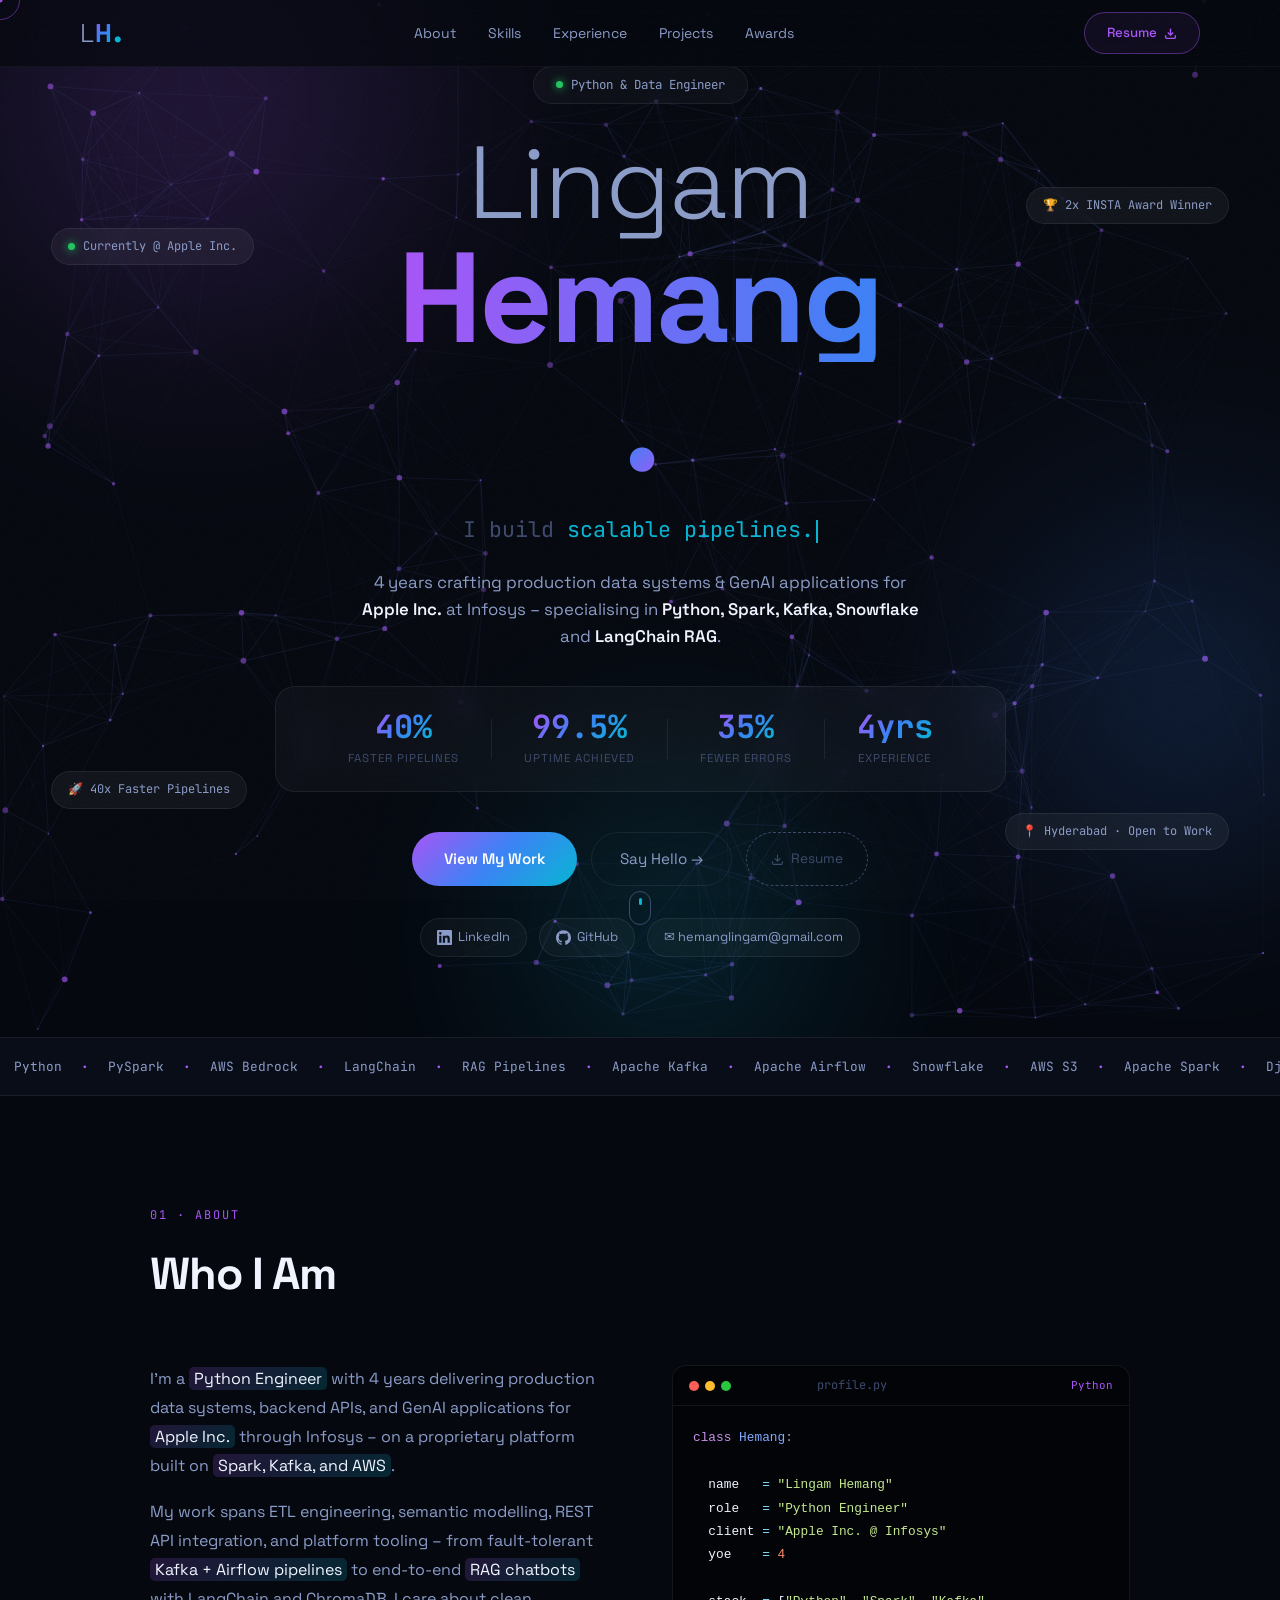
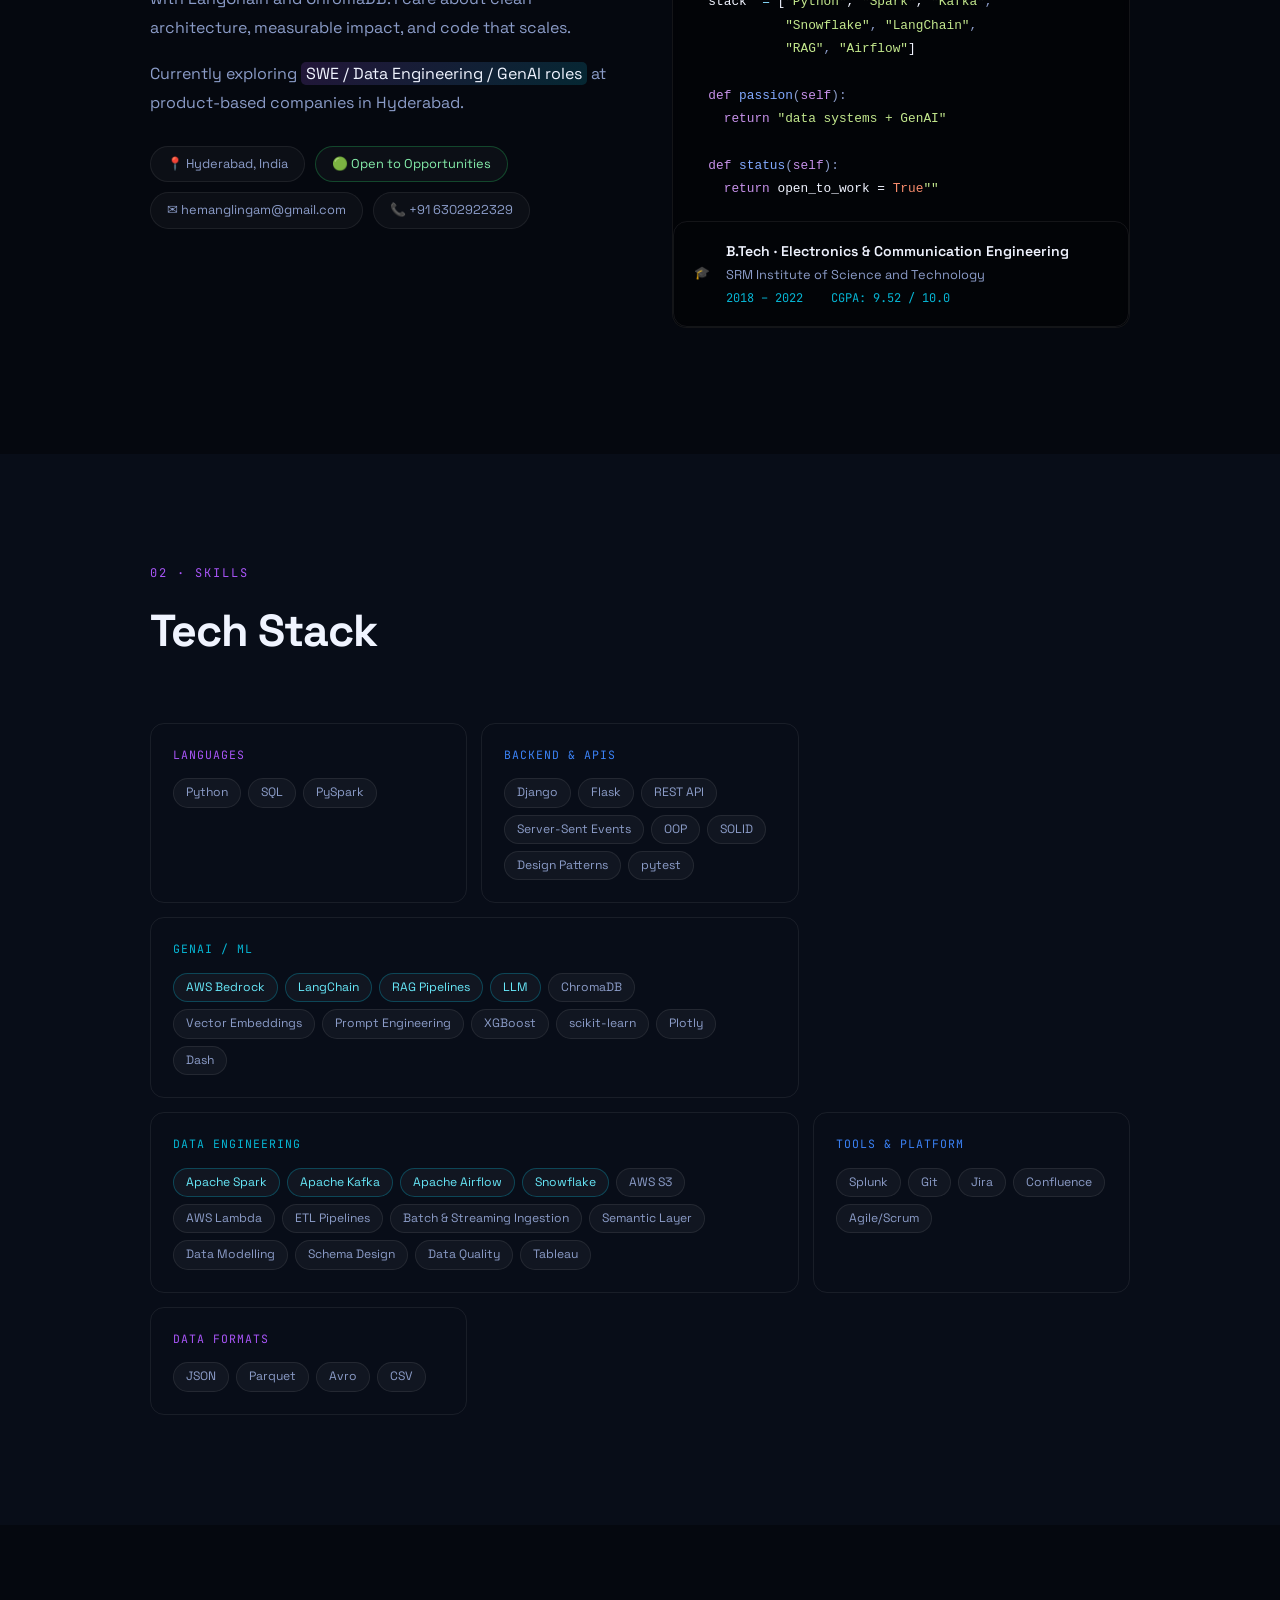
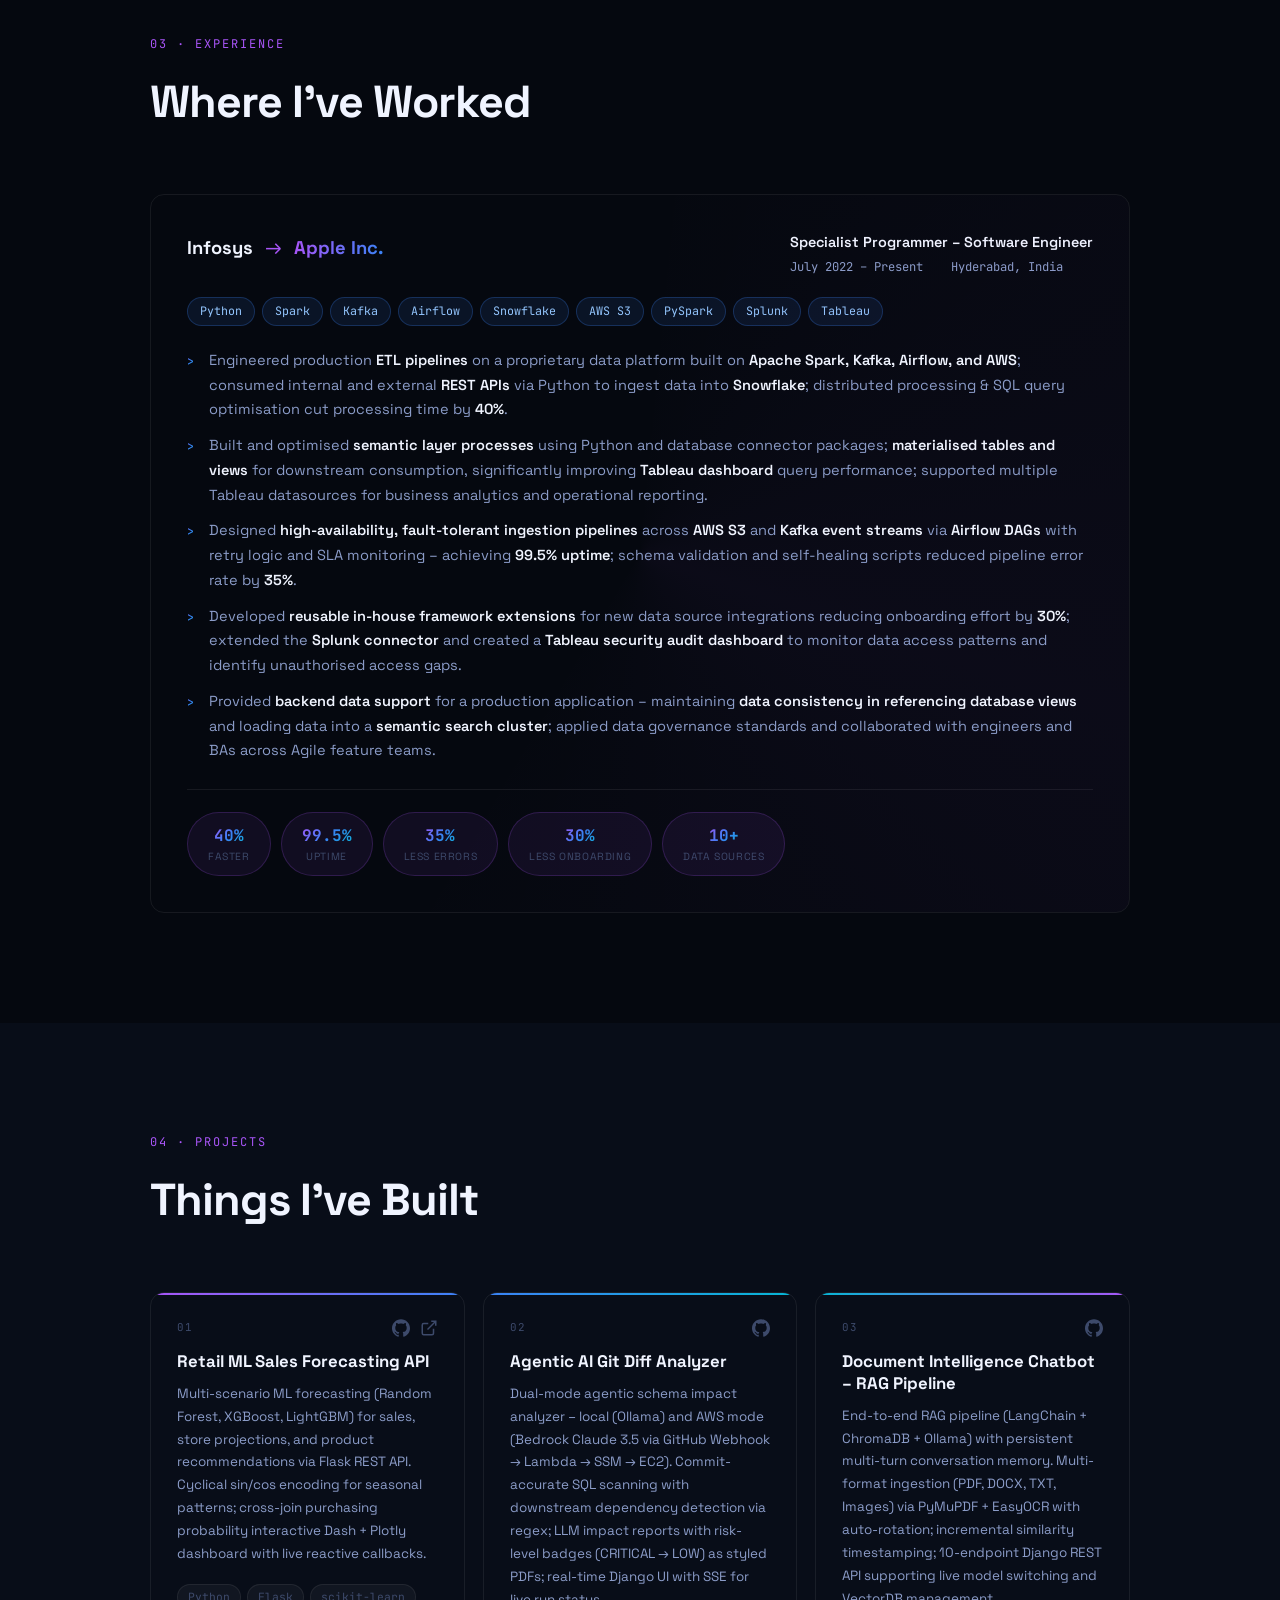
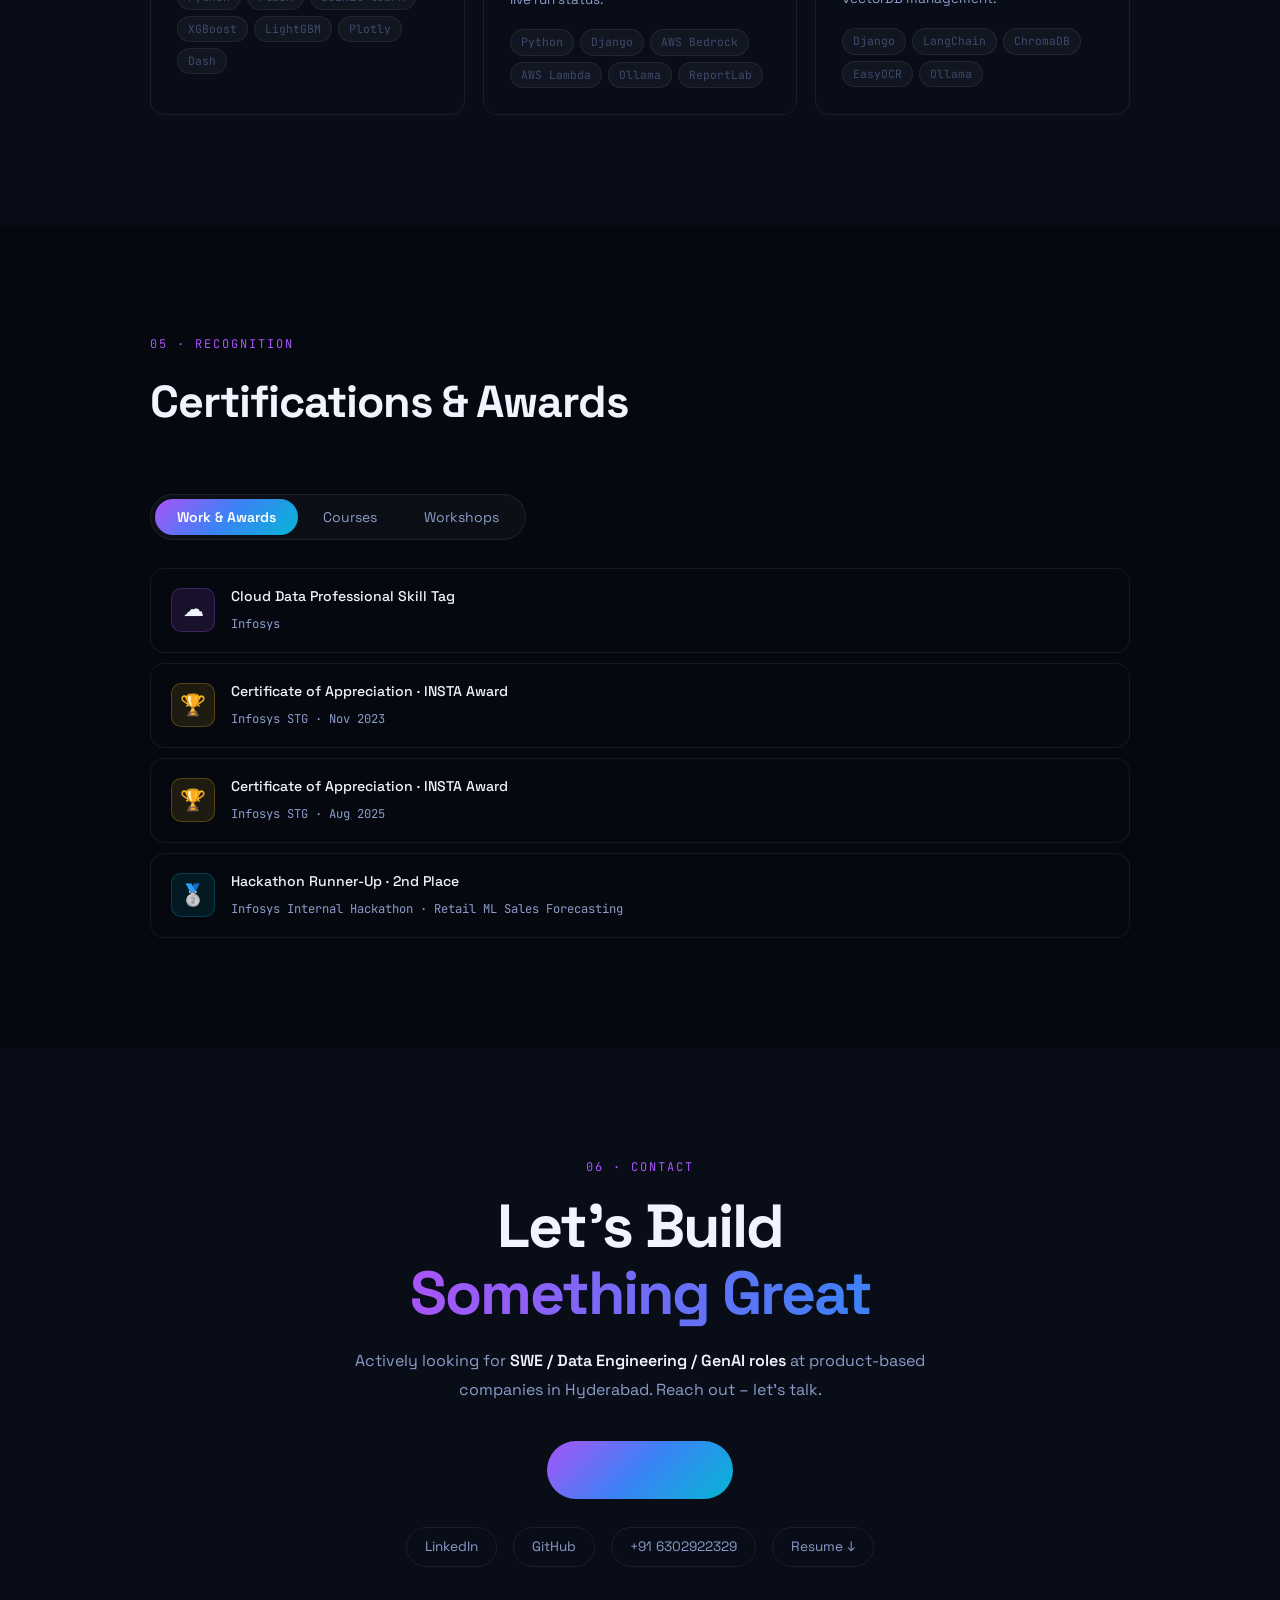
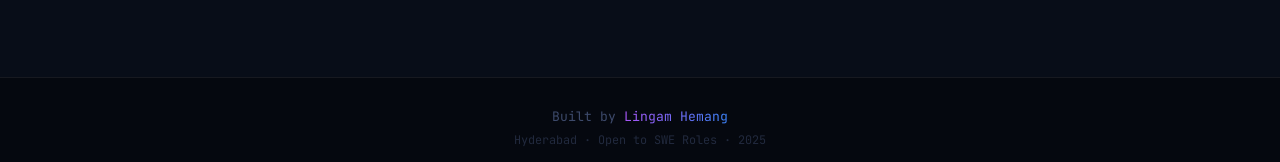
==== commit 65451112: "Add files via upload" ====
--- a/index.html
+++ b/index.html
@@ -1,180 +1,167 @@
 <!DOCTYPE html>
 <html lang="en">
 <head>
-  <meta charset="UTF-8"/>
-  <meta name="viewport" content="width=device-width, initial-scale=1.0"/>
-  <title>Lingam Hemang - Python &amp; Data Engineer</title>
-  <meta name="description" content="Python Engineer with 4 years building production data systems, backend APIs, and GenAI applications for Apple Inc."/>
-  <link rel="preconnect" href="https://fonts.gstatic.com" crossorigin/>
-  <link rel="preconnect" href="https://fonts.googleapis.com"/>
-  <link href="https://fonts.googleapis.com/css2?family=Space+Grotesk:wght@300;400;500;600;700&family=JetBrains+Mono:wght@400;500&display=swap" rel="stylesheet"/>
-  <link rel="stylesheet" href="assets/css/style.css"/>
+    <meta charset="UTF-8"/>
+    <meta name="viewport" content="width=device-width, initial-scale=1.0"/>
+    <title>Lingam Hemang - Python &amp; Data Engineer</title>
+    <meta name="description" content="Python Engineer with 4 years building production data systems, backend APIs, and GenAI applications for Apple Inc."/>
+    <link rel="preconnect" href="https://fonts.googleapis.com"/>
+    <link rel="preconnect" href="https://fonts.gstatic.com" crossorigin/>
+    <link href="https://fonts.googleapis.com/css2?family=Space+Grotesk:wght@300;400;500;600;700&family=JetBrains+Mono:wght@400;500&display=swap" rel="stylesheet"/>
+    <link rel="stylesheet" href="assets/css/style.css"/>
 </head>
 <body>
 
-  <div id="noise"></div>
-  <div id="progress-bar"></div>
-  <div id="cursor"><div id="cursor-dot"></div></div>
-
-  <!-- NAV -->
-  <nav id="nav">
-    <div class="nav-inner">
-      <a href="#" class="logo">
-        <span class="logo-dim">L</span><span class="logo-bright">H</span><span class="logo-accent">.</span>
-      </a>
-      <ul class="nav-links">
-        <li><a href="#about">About</a></li>
-        <li><a href="#skills">Skills</a></li>
-        <li><a href="#experience">Experience</a></li>
-        <li><a href="#projects">Projects</a></li>
-        <li><a href="#certifications">Awards</a></li>
-      </ul>
-      <div class="nav-right">
-        <a href="assets/Hemang_Lingam_Resume.pdf" target="_blank" class="nav-btn magnetic" download>
-          <span>Resume</span>
-          <svg width="13" height="13" viewBox="0 0 24 24" fill="none" stroke="currentColor" stroke-width="2.5">
-            <path d="M21 15v4a2 2 0 01-2 2H5a2 2 0 01-2-2v-4"/>
-            <polyline points="7 10 12 15 17 10"/>
-            <line x1="12" y1="15" x2="12" y2="3"/>
-          </svg>
-        </a>
-        <button class="hamburger" id="hamburger"><span></span><span></span><span></span></button>
-      </div>
+    <div id="noise"></div>
+    <div id="progress-bar"></div>
+    <div id="cursor"><div id="cursor-dot"></div></div>
+
+    <!-- ===== NAV ===== -->
+    <nav id="nav">
+        <div class="nav-inner">
+            <a href="#" class="logo">
+                <span class="logo-dim">L</span><span class="logo-bright">H</span><span class="logo-accent">.</span>
+            </a>
+            <ul class="nav-links">
+                <li><a href="#about">About</a></li>
+                <li><a href="#skills">Skills</a></li>
+                <li><a href="#experience">Experience</a></li>
+                <li><a href="#projects">Projects</a></li>
+                <li><a href="#certifications">Awards</a></li>
+            </ul>
+            <div class="nav-right">
+                <a href="assets/Hemang_Lingam_Resume.pdf" target="_blank" class="nav-btn magnetic" download>
+                    <span>Resume</span>
+                    <svg width="13" height="13" viewBox="0 0 24 24" fill="none" stroke="currentColor" stroke-width="2.5"><path d="M21 15v4a2 2 0 01-2 2H5a2 2 0 01-2-2v-4"/><polyline points="7 10 12 15 17 10"/><line x1="12" y1="15" x2="12" y2="3"/></svg>
+                </a>
+                <button class="hamburger" id="hamburger"><span></span><span></span><span></span></button>
+            </div>
+        </div>
+        <div class="mobile-menu" id="mobileMenu">
+            <a href="#about">About</a>
+            <a href="#skills">Skills</a>
+            <a href="#experience">Experience</a>
+            <a href="#projects">Projects</a>
+            <a href="#certifications">Awards</a>
+            <a href="assets/Hemang_Lingam_Resume.pdf" target="_blank" download>Download Resume ↓</a>
+        </div>
+    </nav>
+
+    <!-- ===== HERO ===== -->
+    <section id="hero">
+        <canvas id="constellation"></canvas>
+        <div class="blobs">
+            <div class="blob b0"></div>
+            <div class="blob b1"></div>
+            <div class="blob b2"></div>
+            <div class="blob b3"></div>
+            <div class="blob b0"></div>
+        </div>
+
+        <div class="float-badge fb-tl" data-depth="0.04"><span class="green-dot"></span>Currently @ Apple Inc.</div>
+        <div class="float-badge fb-tr" data-depth="0.03">🏆 2x INSTA Award Winner</div>
+        <div class="float-badge fb-bl" data-depth="0.03">🚀 40x Faster Pipelines</div>
+        <div class="float-badge fb-br" data-depth="0.03">📍 Hyderabad · Open to Work</div>
+
+        <div class="hero-content">
+            <div class="hero-eyebrow anim-1"><span class="green-dot"></span>Python &amp; Data Engineer</div>
+
+            <h1 class="hero-name anim-2">
+                <span class="name-light">Lingam</span>
+                <span class="name-bold grad-shift">Hemang</span><span class="name-period">.</span>
+            </h1>
+
+            <p class="hero-role anim-3">
+                <span class="role-dim">I build </span><span id="typed"></span><span class="caret"></span>
+            </p>
+
+            <p class="hero-desc anim-4">
+                4 years crafting production data systems &amp; GenAI applications
+                for <strong>Apple Inc.</strong> at Infosys – specialising in
+                <strong>Python, Spark, Kafka, Snowflake</strong> and <strong>LangChain RAG</strong>.
+            </p>
+
+            <div class="hero-stats anim-5">
+                <div class="hstat">
+                    <div class="hstat-num"><span data-target="40">0</span>%</div>
+                    <div class="hstat-lbl">Faster Pipelines</div>
+                </div>
+                <div class="hstat-sep"></div>
+                <div class="hstat">
+                    <div class="hstat-num"><span data-target="99" data-decimal=".5">0</span>%</div>
+                    <div class="hstat-lbl">Uptime Achieved</div>
+                </div>
+                <div class="hstat-sep"></div>
+                <div class="hstat">
+                    <div class="hstat-num"><span data-target="35">0</span>%</div>
+                    <div class="hstat-lbl">Fewer Errors</div>
+                </div>
+                <div class="hstat-sep"></div>
+                <div class="hstat">
+                    <div class="hstat-num"><span data-target="4">0</span>yrs</div>
+                    <div class="hstat-lbl">Experience</div>
+                </div>
+            </div>
+
+            <div class="hero-cta anim-6">
+                <a href="#projects" class="btn-primary magnetic"><span>View My Work</span><div class="btn-bg"></div></a>
+                <a href="mailto:hemanglingam@gmail.com" class="btn-ghost magnetic">Say Hello →</a>
+                <a href="assets/Hemang_Lingam_Resume.pdf" target="_blank" class="btn-resume magnetic" download>
+                    <svg width="13" height="13" viewBox="0 0 24 24" fill="none" stroke="currentColor" stroke-width="2"><path d="M21 15v4a2 2 0 01-2 2H5a2 2 0 01-2-2v-4"/><polyline points="7 10 12 15 17 10"/><line x1="12" y1="15" x2="12" y2="3"/></svg>Resume
+                </a>
+            </div>
+
+            <div class="hero-socials anim-7">
+                <a href="https://www.linkedin.com/in/hemanglingam/" target="_blank" class="social-pill">
+                    <svg viewBox="0 0 24 24" width="15" height="15" fill="currentColor"><path d="M20.447 20.452h-3.554v-5.569c0-1.328-.027-3.037-1.852-3.037-1.853 0-2.136 1.445-2.136 2.939v5.667H9.351V9h3.414v1.561h.046c.477-.9 1.637-1.85 3.37-1.85 3.601 0 4.267 2.37 4.267 5.455v6.286zM5.337 7.433a2.062 2.062 0 01-2.063-2.065 2.064 2.064 0 112.063 2.065zm1.782 13.019H3.555V9h3.564v11.452zM22.225 0H1.771C.792 0 0 .774 0 1.729v20.542C0 23.227.792 24 1.771 24h20.451C23.2 24 24 23.227 24 22.271V1.729C24 .774 23.2 0 22.222 0h.003z"/></svg>LinkedIn
+                </a>
+                <a href="https://github.com/lingam-hemang" target="_blank" class="social-pill">
+                    <svg viewBox="0 0 24 24" width="15" height="15" fill="currentColor"><path d="M12 .297c-6.63 0-12 5.373-12 12 0 5.303 3.438 9.8 8.205 11.385.6.113.82-.258.82-.577 0-.285-.01-1.04-.015-2.04-3.338.724-4.042-1.61-4.042-1.61C4.422 18.07 3.633 17.7 3.633 17.7c-1.087-.744.084-.729.084-.729 1.205.084 1.838 1.236 1.838 1.236 1.07 1.835 2.809 1.305 3.495.998.108-.776.417-1.305.76-1.605-2.665-.3-5.466-1.332-5.466-5.93 0-1.31.465-2.38 1.235-3.22-.135-.303-.54-1.523.105-3.176 0 0 1.005-.322 3.3 1.23.96-.267 1.98-.399 3-.405 1.02.006 2.04.138 3 .405 2.28-1.552 3.285-1.23 3.285-1.23.645 1.653.24 2.873.12 3.176.765.84 1.23 1.91 1.23 3.22 0 4.61-2.805 5.625-5.475 5.92.42.36.81 1.096.81 2.22 0 1.606-.015 2.896-.015 3.286 0 .315.21.69.825.57C20.565 22.092 24 17.592 24 12.297c0-6.627-5.373-12-12-12"/></svg>GitHub
+                </a>
+                <a href="mailto:hemanglingam@gmail.com" class="social-pill">✉ hemanglingam@gmail.com</a>
+            </div>
+
+            <div class="scroll-hint"><div class="scroll-mouse"><div class="scroll-wheel"></div></div></div>
+        </div>
+    </section>
+
+    <!-- ===== MARQUEE ===== -->
+    <div class="marquee-wrap">
+        <div class="marquee-inner" id="marquee">
+            <span>Python</span><span class="dot">·</span><span>PySpark</span><span class="dot">·</span>
+            <span>AWS Bedrock</span><span class="dot">·</span><span>LangChain</span><span class="dot">·</span>
+            <span>RAG Pipelines</span><span class="dot">·</span><span>Apache Kafka</span><span class="dot">·</span>
+            <span>Apache Airflow</span><span class="dot">·</span>
+            <span>Snowflake</span><span class="dot">·</span><span>AWS S3</span><span class="dot">·</span><span>Apache Spark</span><span class="dot">·</span>
+            <span>Django</span><span class="dot">·</span><span>ChromaDB</span><span class="dot">·</span>
+            <span>Vector Embeddings</span><span class="dot">·</span><span>ETL Pipelines</span><span class="dot">·</span>
+            <span>pytest</span><span class="dot">·</span><span>Prompt Engineering</span><span class="dot">·</span>
+        </div>
     </div>
-    <div class="mobile-menu" id="mobileMenu">
-      <a href="#about">About</a>
-      <a href="#skills">Skills</a>
-      <a href="#experience">Experience</a>
-      <a href="#projects">Projects</a>
-      <a href="#certifications">Awards</a>
-      <a href="assets/Hemang_Lingam_Resume.pdf" target="_blank" download>Download Resume ↓</a>
-    </div>
-  </nav>
-
-  <!-- HERO -->
-  <section id="hero">
-    <canvas id="constellation"></canvas>
-    <div class="blobs">
-      <div class="blob b0"></div>
-      <div class="blob b1"></div>
-      <div class="blob b2"></div>
-      <div class="blob b3"></div>
-      <div class="blob b4"></div>
-    </div>
-
-    <div class="float-badge fb-tl" data-depth="0.04"><span class="green-dot"></span>Currently @ Apple Inc.</div>
-    <div class="float-badge fb-tr" data-depth="0.03">🏆 2x INSTA Award Winner</div>
-    <div class="float-badge fb-bl" data-depth="0.03">🚀 40x Faster Pipelines</div>
-    <div class="float-badge fb-br" data-depth="0.03">📍 Hyderabad · Open to Work</div>
-
-    <div class="hero-content">
-      <div class="hero-eyebrow anim-1"><span class="green-dot"></span>Python &amp; Data Engineer</div>
-
-      <h1 class="hero-name anim-2">
-        <span class="name-light">Lingam</span>
-        <span class="name-bold grad-shift">Hemang</span><span class="name-period">.</span>
-      </h1>
-
-      <p class="hero-role anim-3">
-        <span class="role-dim">I build </span><span id="typed"></span><span class="caret"></span>
-      </p>
-
-      <p class="hero-desc anim-4">
-        4 years crafting production data systems &amp; GenAI applications
-        for <strong>Apple Inc.</strong> at Infosys – specialising in
-        <strong>Python, Spark, Kafka, Snowflake</strong> and <strong>LangChain RAG</strong>.
-      </p>
-
-      <div class="hero-stats anim-5">
-        <div class="hstat">
-          <div class="hstat-num"><span data-target="40">0</span>%</div>
-          <div class="hstat-lbl">Faster Pipelines</div>
-        </div>
-        <div class="hstat-sep"></div>
-        <div class="hstat">
-          <div class="hstat-num"><span data-target="99" data-decimal=".5">0</span>%</div>
-          <div class="hstat-lbl">Uptime Achieved</div>
-        </div>
-        <div class="hstat-sep"></div>
-        <div class="hstat">
-          <div class="hstat-num"><span data-target="35">0</span>%</div>
-          <div class="hstat-lbl">Fewer Errors</div>
-        </div>
-        <div class="hstat-sep"></div>
-        <div class="hstat">
-          <div class="hstat-num"><span data-target="4">0</span>yrs</div>
-          <div class="hstat-lbl">Experience</div>
-        </div>
-      </div>
-
-      <div class="hero-cta anim-6">
-        <a href="#projects" class="btn-primary magnetic"><span>View My Work</span><div class="btn-bg"></div></a>
-        <a href="mailto:hemanglingam@gmail.com" class="btn-ghost magnetic">Say Hello →</a>
-        <a href="assets/Hemang_Lingam_Resume.pdf" target="_blank" class="btn-resume magnetic" download>
-          <svg width="13" height="13" viewBox="0 0 24 24" fill="none" stroke="currentColor" stroke-width="2">
-            <path d="M21 15v4a2 2 0 01-2 2H5a2 2 0 01-2-2v-4"/>
-            <polyline points="7 10 12 15 17 10"/>
-            <line x1="12" y1="15" x2="12" y2="3"/>
-          </svg>
-          Resume
-        </a>
-      </div>
-
-      <div class="hero-socials anim-7">
-        <a href="https://www.linkedin.com/in/hemanglingam/" target="_blank" class="social-pill">
-          <svg viewBox="0 0 24 24" width="15" height="15" fill="currentColor">
-            <path d="M20.447 20.452h-3.554v-5.569c0-1.328-.027-3.037-1.852-3.037-1.853 0-2.136 1.445-2.136 2.939v5.667H9.351V9h3.414v1.561h.046c.477-.9 1.637-1.85 3.37-1.85 3.601 0 4.267 2.37 4.267 5.455v6.286zM5.337 7.433a2.062 2.062 0 01-2.063-2.065 2.064 2.064 0 112.063 2.065zm1.782 13.019H3.555V9h3.564v11.452zM22.225 0H1.771C.792 0 0 .774 0 1.729v20.542C0 23.227 .792 24 1.771 24h20.451C23.2 24 24 23.227 24 22.271V1.729C24 .774 23.2 0 22.222 0h.003z"/>
-          </svg>LinkedIn
-        </a>
-        <a href="https://github.com/lingam-hemang" target="_blank" class="social-pill">
-          <svg viewBox="0 0 24 24" width="15" height="15" fill="currentColor">
-            <path d="M12 .297c-6.63 0-12 5.373-12 12 0 5.303 3.438 9.8 8.205 11.385.6.113.82-.258.82-.577 0-.285-.01-1.04-.015-2.04-3.338.724-4.042-1.61-4.042-1.61-.546-1.387-1.333-1.756-1.333-1.756-1.089-.745.083-.729.083-.729 1.205.084 1.838 1.236 1.838 1.236 1.07 1.835 2.809 1.305 3.495.998.108-.776.417-1.305.76-1.605-2.665-.3-5.466-1.332-5.466-5.93 0-1.31.465-2.38 1.235-3.22-.135-.303-.54-1.523.105-3.176 0 0 1.005-.322 3.3 1.23.96-.267 1.98-.399 3-.405 1.02.006 2.04.138 3 .405 2.28-1.552 3.285-1.23 3.285-1.23.645 1.653 2.073 3.176 3.765.84 1.23 3.22 0 4.61-2.005 5.625-5.475 5.92 42.36.01 1.006.01 2.22 0 1.606-.015 2.896-.015 3.286 0 .315.21.69.825.57C20.565 22.092 24 17.592 24 12.297c0-6.627-5.373-12-12-12"/>
-          </svg>GitHub
-        </a>
-        <a href="mailto:hemanglingam@gmail.com" class="social-pill">✉ hemanglingam@gmail.com</a>
-      </div>
-
-      <div class="scroll-hint"><div class="scroll-mouse"><div class="scroll-wheel"></div></div></div>
-    </div>
-  </section>
-
-  <!-- MARQUEE -->
-  <div class="marquee-wrap">
-    <div class="marquee-inner" id="marquee">
-      <span>Python</span><span class="dot">·</span><span>PySpark</span><span class="dot">·</span>
-      <span>AWS Bedrock</span><span class="dot">·</span><span>LangChain</span><span class="dot">·</span>
-      <span>RAG Pipelines</span><span class="dot">·</span><span>Apache Kafka</span><span class="dot">·</span>
-      <span>Apache Airflow</span><span class="dot">·</span><span>AWS S3</span><span class="dot">·</span>
-      <span>Snowflake</span><span class="dot">·</span><span>Apache Spark</span><span class="dot">·</span>
-      <span>Django</span><span class="dot">·</span><span>ChromaDB</span><span class="dot">·</span>
-      <span>Vector Embeddings</span><span class="dot">·</span><span>ETL Pipelines</span><span class="dot">·</span>
-      <span>pytest</span><span class="dot">·</span><span>Prompt Engineering</span><span class="dot">·</span>
-    </div>
-  </div>
-
-  <!-- ABOUT -->
-  <section id="about" class="section">
-    <div class="container">
-      <p class="eyebrow">01 · About</p>
-      <h2 class="sec-title">Who I Am</h2>
-      <div class="about-grid">
-        <div class="about-text reveal-left">
-          <p>I'm a <mark>Python Engineer</mark> with 4 years delivering production data systems, backend APIs, and GenAI applications for <mark>Apple Inc.</mark> through Infosys – on a proprietary platform built on <mark>Spark, Kafka, Airflow, and AWS</mark>.</p>
-          <p>My work spans ETL engineering, semantic modelling, REST API integration, and platform tooling – from fault-tolerant <mark>Kafka + Airflow pipelines</mark> to end-to-end <mark>RAG chatbots</mark> with LangChain and ChromaDB. I care about clean architecture, measurable impact, and code that scales.</p>
-          <p>Currently exploring <mark>SME / Data Engineering / GenAI roles</mark> at product-based companies in Hyderabad.</p>
-          <div class="pill-row">
-            <span class="pill">📍 Hyderabad, India</span>
-            <span class="pill green">🟢 Open to Opportunities</span>
-            <span class="pill">✉ hemanglingam@gmail.com</span>
-            <span class="pill">📞 +91 6302922329</span>
-          </div>
-        </div>
-        <div class="about-right reveal-right">
-          <div class="code-card glow-card">
-            <div class="code-bar">
-              <span class="cb-dot r"></span><span class="cb-dot y"></span><span class="cb-dot g"></span>
-              <span class="cb-name">profile.py</span><span class="cb-lang">Python</span>
-            </div>
+
+    <!-- ===== ABOUT ===== -->
+    <section id="about" class="section">
+        <div class="container">
+            <p class="eyebrow">01 · About</p>
+            <h2 class="sec-title">Who I Am</h2>
+            <div class="about-grid">
+                <div class="about-text reveal-left">
+                    <p>I'm a <mark>Python Engineer</mark> with 4 years delivering production data systems, backend APIs, and GenAI applications for <mark>Apple Inc.</mark> through Infosys – on a proprietary platform built on <mark>Spark, Kafka, and AWS</mark>.</p>
+                    <p>My work spans ETL engineering, semantic modelling, REST API integration, and platform tooling – from fault-tolerant <mark>Kafka + Airflow pipelines</mark> to end-to-end <mark>RAG chatbots</mark> with LangChain and ChromaDB. I care about clean architecture, measurable impact, and code that scales.</p>
+                    <p>Currently exploring <mark>SWE / Data Engineering / GenAI roles</mark> at product-based companies in Hyderabad.</p>
+                    <div class="pill-row">
+                        <span class="pill">📍 Hyderabad, India</span>
+                        <span class="pill green">🟢 Open to Opportunities</span>
+                        <span class="pill">✉ hemanglingam@gmail.com</span>
+                        <span class="pill">📞 +91 6302922329</span>
+                    </div>
+                </div>
+                <div class="about-right reveal-right">
+                    <div class="code-card glow-card">
+                        <div class="code-bar">
+                            <span class="cb-dot r"></span><span class="cb-dot y"></span><span class="cb-dot g"></span>
+                            <span class="cb-name">profile.py</span><span class="cb-lang">Python</span>
+                        </div>
 <pre class="code-pre"><code><span class="ck">class</span> <span class="cf">Hemang</span><span class="cp">:</span>
 
   name   <span class="co">=</span> <span class="cs">"Lingam Hemang"</span>
@@ -182,242 +169,223 @@
   client <span class="co">=</span> <span class="cs">"Apple Inc. @ Infosys"</span>
   yoe    <span class="co">=</span> <span class="cn">4</span>
 
-  stack  <span class="co">=</span> <span class="cp">[</span><span class="cs">"Python"</span><span class="cp">,</span> <span class="cs">"Spark"</span><span class="cp">,</span> <span class="cs">"Kafka"</span><span class="cp">,</span>
+  stack  <span class="co">=</span> [<span class="cs">"Python"</span>, <span class="cs">"Spark"</span>, <span class="cs">"Kafka"</span><span class="cp">,</span>
             <span class="cs">"Snowflake"</span><span class="cp">,</span> <span class="cs">"LangChain"</span><span class="cp">,</span>
-            <span class="cs">"RAG"</span><span class="cp">,</span> <span class="cs">"Airflow"</span><span class="cp">]</span>
-
-  <span class="ck">def</span> <span class="cf">passion</span><span class="cp">(</span><span class="cn">self</span><span class="cp">):</span>
+            <span class="cs">"RAG"</span><span class="cp">,</span> <span class="cs">"Airflow"</span>]
+
+  <span class="ck">def</span> <span class="cf">passion</span><span class="cp">(</span><span class="ck">self</span><span class="cp">):</span>
     <span class="ck">return</span> <span class="cs">"data systems + GenAI"</span>
 
-  <span class="ck">def</span> <span class="cf">status</span><span class="cp">(</span><span class="cn">self</span><span class="cp">):</span>
-    <span class="ck">return</span> open_to_work <span class="co">=</span> <span class="cn">True</span><span class="cs">""</span></code></pre>
-          </div>
-          <div class="edu-card glow-card">
-            <span class="edu-ico">🎓</span>
-            <div>
-              <strong>B.Tech – Electronics &amp; Communication Engineering</strong>
-              <span>SRM Institute of Science and Technology</span>
-              <span class="edu-meta">2018 – 2022 &nbsp;&nbsp; CGPA: 9.52 / 10.0</span>
-            </div>
-          </div>
-        </div>
-      </div>
-    </div>
-  </section>
-
-  <!-- SKILLS -->
-  <section id="skills" class="section alt">
-    <div class="container">
-      <p class="eyebrow">02 · Skills</p>
-      <h2 class="sec-title">Tech Stack</h2>
-      <div class="skills-mosaic">
-        <div class="sk-tile glow-card reveal" data-c="p">
-          <div class="sk-label">Languages</div>
-          <div class="sk-tags"><span>Python</span><span>SQL</span><span>PySpark</span></div>
-        </div>
-        <div class="sk-tile glow-card reveal" data-c="b">
-          <div class="sk-label">Backend &amp; APIs</div>
-          <div class="sk-tags"><span>Django</span><span>Flask</span><span>REST API</span><span>Server-Sent Events</span><span>OOP</span><span>SOLID</span><span>Design Patterns</span><span>pytest</span></div>
-        </div>
-        <div class="sk-tile glow-card reveal wide" data-c="c">
-          <div class="sk-label">GenAI / ML</div>
-          <div class="sk-tags">
-            <span class="hot">AWS Bedrock</span><span class="hot">LangChain</span><span class="hot">RAG Pipelines</span><span class="hot">LLM</span><span>ChromaDB</span><span>Vector Embeddings</span><span>Prompt Engineering</span><span>XGBoost</span><span>LightGBM</span><span>scikit-learn</span><span>Plotly</span><span>Dash</span>
-          </div>
-        </div>
-        <div class="sk-tile glow-card reveal wide" data-c="c">
-          <div class="sk-label">Data Engineering</div>
-          <div class="sk-tags">
-            <span class="hot">Apache Spark</span><span class="hot">Apache Kafka</span><span class="hot">Apache Airflow</span><span>Snowflake</span><span>AWS S3</span><span>AWS Lambda</span><span>ETL Pipelines</span><span>Batch &amp; Streaming Ingestion</span><span>Semantic Layer</span><span>Data Modelling</span><span>Schema Design</span><span>Data Quality</span><span>Tableau</span>
-          </div>
-        </div>
-        <div class="sk-tile glow-card reveal" data-c="b">
-          <div class="sk-label">Tools &amp; Platform</div>
-          <div class="sk-tags"><span>Splunk</span><span>Git</span><span>Jira</span><span>Confluence</span><span>Agile/Scrum</span></div>
-        </div>
-        <div class="sk-tile glow-card reveal" data-c="p">
-          <div class="sk-label">Data Formats</div>
-          <div class="sk-tags"><span>JSON</span><span>Parquet</span><span>Avro</span><span>CSV</span></div>
-        </div>
-      </div>
-    </div>
-  </section>
-
-  <!-- EXPERIENCE -->
-  <section id="experience" class="section">
-    <div class="container">
-      <p class="eyebrow">03 · Experience</p>
-      <h2 class="sec-title">Where I've Worked</h2>
-      <div class="exp-card glow-card reveal">
-        <div class="exp-shimmer"></div>
-        <div class="exp-b">
-          <div class="exp-head">
-            <div class="exp-left">
-              <span class="exp-co">Infosys</span>
-              <span class="exp-arrow">→</span>
-              <span class="exp-client grad-shift">Apple Inc.</span>
-            </div>
-            <div class="exp-right">
-              <div class="exp-role">Specialist Programmer – Software Engineer</div>
-              <div class="exp-when">July 2022 – Present &nbsp;&nbsp; Hyderabad, India</div>
-            </div>
-          </div>
-        </div>
-        <div class="chip-row">
-          <span>Python</span><span>Spark</span><span>Kafka</span><span>Airflow</span>
-          <span>Snowflake</span><span>AWS S3</span><span>PySpark</span><span>Splunk</span><span>Tableau</span>
-        </div>
-        <ul class="exp-bullets">
-          <li>Engineered production <strong>ETL pipelines</strong> on a proprietary data platform built on <strong>Apache Spark, Kafka, Airflow, and AWS</strong>; consumed internal and external <strong>REST APIs</strong> using Python to ingest data into <strong>Snowflake</strong>; distributed processing &amp; SQL query optimisation cut processing time by <strong>40%</strong>.</li>
-          <li>Built and optimised <strong>semantic layer processes</strong> using Python and database connector packages; <strong>materialised tables and views</strong> for downstream consumption, significantly improving <strong>Tableau dashboard</strong> query performance; supported multiple Tableau datasources for business analytics and operational reporting.</li>
-          <li>Designed <strong>high-availability, fault-tolerant ingestion pipelines</strong> across <strong>AWS S3</strong> and <strong>Apache Kafka event streams</strong> via <strong>Airflow DAGs</strong> with retry logic and SLA monitoring – achieving <strong>99.5% uptime</strong>; schema validation and self-healing scripts reduced pipeline error rate by <strong>35%</strong>.</li>
-          <li>Developed <strong>reusable in-house framework extensions</strong> for new data source integrations reducing onboarding effort by <strong>30%</strong>; extended the <strong>Splunk connector</strong> and created a <strong>Tableau security audit dashboard</strong> to monitor data access patterns and identify unauthorised access gaps.</li>
-          <li>Provided <strong>backend data support</strong> for a production application – maintaining <strong>data consistency in referencing database views</strong> and loading data into a <strong>semantic search cluster</strong>; applied data governance standards and collaborated with engineers and BAs across Agile feature teams.</li>
-        </ul>
-        <div class="kpi-row">
-          <div class="kpi"><span class="kpi-n">40%</span><span class="kpi-l">Faster</span></div>
-          <div class="kpi"><span class="kpi-n">99.5%</span><span class="kpi-l">Uptime</span></div>
-          <div class="kpi"><span class="kpi-n">35%</span><span class="kpi-l">Less Errors</span></div>
-          <div class="kpi"><span class="kpi-n">30%</span><span class="kpi-l">Less Onboarding</span></div>
-          <div class="kpi"><span class="kpi-n">10+</span><span class="kpi-l">Data Sources</span></div>
-        </div>
-      </div>
-    </div>
-  </section>
-
-  <!-- PROJECTS -->
-  <section id="projects" class="section alt">
-    <div class="container">
-      <p class="eyebrow">04 · Projects</p>
-      <h2 class="sec-title">Things I've Built</h2>
-      <div class="proj-grid">
-
-        <!-- Project 01 -->
-        <div class="proj-card glow-card reveal" data-tilt>
-          <div class="proj-bar" style="background:linear-gradient(90deg,#a855f7,#3b82f6)"></div>
-          <div class="proj-shine"></div>
-          <div class="proj-inner">
-            <div class="proj-top">
-              <span class="proj-n">01</span>
-              <div class="proj-links">
-                <a href="https://github.com/lingam-hemang/retail-forecast-engine" target="_blank" title="GitHub">
-                  <svg viewBox="0 0 24 24" width="18" height="18" fill="currentColor"><path d="M12 .297c-6.63 0-12 5.373-12 12 0 5.303 3.438 9.8 8.205 11.385.6.113.82-.258.82-.577 0-.285-.01-1.04-.015-2.04-3.338.724-4.042-1.61-4.042-1.61-.546-1.387-1.333-1.756-1.333-1.756-1.089-.745.083-.729.083-.729 1.205.084 1.838 1.236 1.838 1.236 1.07 1.835 2.809 1.305 3.495.998.108-.776.417-1.305.76-1.605-2.665-.3-5.466-1.332-5.466-5.93 0-1.31.465-2.38 1.235-3.22-.135-.303-.54-1.523.105-3.176 0 0 1.005-.322 3.3 1.23.96-.267 1.98-.399 3-.405 1.02.006 2.04.138 3 .405 2.28-1.552 3.285-1.23 3.285-1.23.645 1.653 2.073 3.176 3.765.84 1.23 3.22 0 4.61-2.005 5.625-5.475 5.92 42.36.01 1.006.01 2.22 0 1.606-.015 2.896-.015 3.286 0 .315.21.69.825.57C20.565 22.092 24 17.592 24 12.297c0-6.627-5.373-12-12-12"/></svg>
-                </a>
-                <a href="https://drive.google.com/file/d/1dlTLwG95fquhrG3NRSU8QaNFJgSe_l8Q/view?usp=sharing" target="_blank">
-                  <svg width="18" height="18" viewBox="0 0 24 24" fill="none" stroke="currentColor" stroke-width="2"><path d="M18 13v6a2 2 0 01-2 2H5a2 2 0 01-2-2V8a2 2 0 012-2h6"/><polyline points="15 3 21 3 21 9"/><line x1="10" y1="14" x2="21" y2="3"/></svg>
-                </a>
-              </div>
-            </div>
-            <a href="https://drive.google.com/file/d/1dlTLwG95fquhrG3NRSU8QaNFJgSe_l8Q/view?usp=sharing" target="_blank" class="proj-badge">🏆 Infosys Hackathon – 2nd Place</a>
-            <h3>Retail ML Sales Forecasting API</h3>
-            <p>Multi-scenario ML forecasting (Random Forest, XGBoost, LightGBM) for sales, store projections, and product recommendations via Flask REST API. Cyclical sin/cos encoding for seasonal patterns; cross-join purchasing affinity; interactive Dash + Plotly dashboard with live reactive callbacks.</p>
-            <div class="proj-chips"><span>Python</span><span>Flask</span><span>scikit-learn</span><span>XGBoost</span><span>LightGBM</span><span>Plotly</span><span>Dash</span></div>
-          </div>
-        </div>
-
-        <!-- Project 02 -->
-        <div class="proj-card glow-card reveal" data-tilt>
-          <div class="proj-bar" style="background:linear-gradient(90deg,#3b82f6,#06b6d4)"></div>
-          <div class="proj-shine"></div>
-          <div class="proj-inner">
-            <div class="proj-top">
-              <span class="proj-n">02</span>
-              <div class="proj-links">
-                <a href="https://github.com/lingam-hemang/git-diff-analyzer" target="_blank" title="GitHub">
-                  <svg viewBox="0 0 24 24" width="18" height="18" fill="currentColor"><path d="M12 .297c-6.63 0-12 5.373-12 12 0 5.303 3.438 9.8 8.205 11.385.6.113.82-.258.82-.577 0-.285-.01-1.04-.015-2.04-3.338.724-4.042-1.61-4.042-1.61-.546-1.387-1.333-1.756-1.333-1.756-1.089-.745.083-.729.083-.729 1.205.084 1.838 1.236 1.838 1.236 1.07 1.835 2.809 1.305 3.495.998.108-.776.417-1.305.76-1.605-2.665-.3-5.466-1.332-5.466-5.93 0-1.31.465-2.38 1.235-3.22-.135-.303-.54-1.523.105-3.176 0 0 1.005-.322 3.3 1.23.96-.267 1.98-.399 3-.405 1.02.006 2.04.138 3 .405 2.28-1.552 3.285-1.23 3.285-1.23.645 1.653 2.073 3.176 3.765.84 1.23 3.22 0 4.61-2.005 5.625-5.475 5.92 42.36.01 1.006.01 2.22 0 1.606-.015 2.896-.015 3.286 0 .315.21.69.825.57C20.565 22.092 24 17.592 24 12.297c0-6.627-5.373-12-12-12"/></svg>
-                </a>
-              </div>
-            </div>
-            <h3>Agentic AI Git Diff Analyzer</h3>
-            <p>Dual-mode schema impact analyzer – Local (Ollama) and AWS mode (Bedrock Claude 3.5 via GitHub Webhook → Lambda → SSM → EC2). Commit-accurate SQL scanning with downstream dependency detection via regex; LLM impact reports with risk-level badges (CRITICAL → LOW) as styled PDFs; real-time Django UI with SSE for live run status.</p>
-            <div class="proj-chips"><span>Python</span><span>Django</span><span>AWS Bedrock</span><span>AWS Lambda</span><span>Ollama</span><span>ReportLab</span></div>
-          </div>
-        </div>
-
-        <!-- Project 03 -->
-        <div class="proj-card glow-card reveal" data-tilt>
-          <div class="proj-bar" style="background:linear-gradient(90deg,#06b6d4,#a855f7)"></div>
-          <div class="proj-shine"></div>
-          <div class="proj-inner">
-            <div class="proj-top">
-              <span class="proj-n">03</span>
-              <div class="proj-links">
-                <a href="https://github.com/lingam-hemang/doc-rag-chatbot" target="_blank" title="GitHub">
-                  <svg viewBox="0 0 24 24" width="18" height="18" fill="currentColor"><path d="M12 .297c-6.63 0-12 5.373-12 12 0 5.303 3.438 9.8 8.205 11.385.6.113.82-.258.82-.577 0-.285-.01-1.04-.015-2.04-3.338.724-4.042-1.61-4.042-1.61-.546-1.387-1.333-1.756-1.333-1.756-1.089-.745.083-.729.083-.729 1.205.084 1.838 1.236 1.838 1.236 1.07 1.835 2.809 1.305 3.495.998.108-.776.417-1.305.76-1.605-2.665-.3-5.466-1.332-5.466-5.93 0-1.31.465-2.38 1.235-3.22-.135-.303-.54-1.523.105-3.176 0 0 1.005-.322 3.3 1.23.96-.267 1.98-.399 3-.405 1.02.006 2.04.138 3 .405 2.28-1.552 3.285-1.23 3.285-1.23.645 1.653 2.073 3.176 3.765.84 1.23 3.22 0 4.61-2.005 5.625-5.475 5.92 42.36.01 1.006.01 2.22 0 1.606-.015 2.896-.015 3.286 0 .315.21.69.825.57C20.565 22.092 24 17.592 24 12.297c0-6.627-5.373-12-12-12"/></svg>
-                </a>
-              </div>
-            </div>
-            <h3>Document Intelligence Chatbot – RAG Pipeline</h3>
-            <p>End-to-end RAG pipeline (LangChain + ChromaDB + Ollama) with persistent multi-turn conversation memory. Multi-format ingestion (PDF, DOCX, TXT, Images) via PyMuPDF + EasyOCR with auto-rotation; incremental similarity timestamping; 10-endpoint Django REST API supporting live model switching and VectorDB management.</p>
-            <div class="proj-chips"><span>Django</span><span>LangChain</span><span>ChromaDB</span><span>EasyOCR</span><span>Ollama</span></div>
-          </div>
-        </div>
-
-      </div>
-    </div>
-  </section>
-
-  <!-- CERTIFICATIONS -->
-  <section id="certifications" class="section">
-    <div class="container">
-      <p class="eyebrow">05 · Recognition</p>
-      <h2 class="sec-title">Certifications &amp; Awards</h2>
-      <div class="tabs-bar">
-        <button class="tab active" data-tab="work">Work &amp; Awards</button>
-        <button class="tab" data-tab="courses">Courses</button>
-        <button class="tab" data-tab="workshops">Workshops</button>
-      </div>
-
-      <div class="tab-panel active" id="tab-work">
-        <div class="cert-list">
-          <a href="https://drive.google.com/file/d/1w4Leqw_5X6aVwuvr1ZKCmCbGxh1OYDw_/view?usp=drive_link" target="_blank" class="cert-row glow-card reveal"><div class="ci p">🏅</div><div class="cd"><strong>Cloud Data Professional Skill Tag</strong><span>Infosys</span></div><span class="ca"></span></a>
-          <a href="https://drive.google.com/file/d/1v5ObqpMbxhoJKfWF3VWHz8NClBPa2pQc/view?usp=sharing" target="_blank" class="cert-row glow-card reveal"><div class="ci g">🥇</div><div class="cd"><strong>Certificate of Appreciation – INSTA Award</strong><span>Infosys STG · Nov 2023</span></div><span class="ca"></span></a>
-          <a href="https://drive.google.com/file/d/19RhO2jsfuWMVzSoK64jwJHf2TE6DbkK/view?usp=sharing" target="_blank" class="cert-row glow-card reveal"><div class="ci g">🥇</div><div class="cd"><strong>Certificate of Appreciation – INSTA Award</strong><span>Infosys STG · Aug 2025</span></div><span class="ca"></span></a>
-          <a href="https://drive.google.com/file/d/1dlTLwG95fquhrG3NRSU8QaNFJgSe_l8Q/view?usp=sharing" target="_blank" class="cert-row glow-card reveal"><div class="ci c">🏆</div><div class="cd"><strong>Hackathon Runner-Up – 2nd Place</strong><span>Infosys Internal Hackathon · Retail ML Sales Forecasting</span></div><span class="ca"></span></a>
-        </div>
-      </div>
-
-      <div class="tab-panel" id="tab-courses">
-        <div class="cert-list">
-          <a href="https://coursera.org/verify/specialization/GM8CDLGNAM28" target="_blank" class="cert-row glow-card reveal"><div class="ci b">🐍</div><div class="cd"><strong>Python 3 Programming Specialization</strong><span>University of Michigan · Coursera · Jun 2024</span></div><span class="ca"></span></a>
-          <a href="https://coursera.org/verify/FJEEK5PZM874" target="_blank" class="cert-row glow-card reveal"><div class="ci p">🔐</div><div class="cd"><strong>Cryptography and Information Theory</strong><span>University of Colorado · Coursera</span></div><span class="ca"></span></a>
-          <a href="https://coursera.org/verify/ZK2YVFTX6ZY4" target="_blank" class="cert-row glow-card reveal"><div class="ci p">🔐</div><div class="cd"><strong>Symmetric Cryptography</strong><span>University of Colorado · Coursera</span></div><span class="ca"></span></a>
-          <a href="https://coursera.org/verify/C365RP32GF6C" target="_blank" class="cert-row glow-card reveal"><div class="ci c">🧠</div><div class="cd"><strong>Neural Networks and Deep Learning</strong><span>deeplearning.ai · Coursera</span></div><span class="ca"></span></a>
-        </div>
-      </div>
-
-      <div class="tab-panel" id="tab-workshops">
-        <div class="cert-list">
-          <a href="https://drive.google.com/file/d/19IfTrcTPYzux4QnDG49LnGK3wERQNTS/view?usp=sharing" target="_blank" class="cert-row glow-card reveal"><div class="ci c">🤖</div><div class="cd"><strong>Google AI – Explore ML</strong><span>Google · Certificate of Completion · SRM Institute</span></div><span class="ca"></span></a>
-          <a href="https://drive.google.com/file/d/19sSa7xycK6KLwMJawlo_59RAlPh59pMV/view?usp=sharing" target="_blank" class="cert-row glow-card reveal"><div class="ci b">🏭</div><div class="cd"><strong>Industry 4.0</strong><span>Workshop · SRM Institute of Science and Technology</span></div><span class="ca"></span></a>
-        </div>
-      </div>
-    </div>
-  </section>
-
-  <!-- CONTACT -->
-  <section id="contact" class="section alt">
-    <div class="container">
-      <div class="contact-wrap">
-        <p class="eyebrow center">06 · Contact</p>
-        <h2 class="sec-title">Let's Build <span class="grad-shift">Something Great</span></h2>
-        <p class="contact-sub">Actively looking for <strong>SME / Data Engineering / GenAI roles</strong> at product-based companies in Hyderabad. Reach out – let's talk.</p>
-        <a href="mailto:hemanglingam@gmail.com" class="contact-btn magnetic">Say Hello →</a><div class="contact-bg"></div>
-        <div class="contact-links">
-          <a href="https://www.linkedin.com/in/hemanglingam/" target="_blank" class="cl">LinkedIn</a>
-          <a href="https://github.com/lingam-hemang" target="_blank" class="cl">GitHub</a>
-          <a href="tel:+916302922329" class="cl">+91 6302922329</a>
-          <a href="assets/Hemang_Lingam_Resume.pdf" target="_blank" class="cl" download>Resume ↓</a>
-        </div>
-      </div>
-    </div>
-  </section>
-
-  <footer>
-    <p>Built by <span class="grad-shift">Lingam Hemang</span></p>
-    <p class="fsub">Hyderabad · Open to SWE Roles · 2025</p>
-  </footer>
-
-  <script src="assets/js/script.js"></script>
+  <span class="ck">def</span> <span class="cf">status</span><span class="cp">(</span><span class="ck">self</span><span class="cp">):</span>
+    <span class="ck">return</span> open_to_work = <span class="cn">True</span><span class="cs">""</span></code></pre>
+                        <div class="edu-card glow-card">
+                            <span class="edu-ico">🎓</span>
+                            <div>
+                                <strong>B.Tech · Electronics &amp; Communication Engineering</strong>
+                                <span>SRM Institute of Science and Technology</span>
+                                <span class="edu-meta">2018 – 2022 &nbsp;&nbsp; CGPA: 9.52 / 10.0</span>
+                            </div>
+                        </div>
+                    </div>
+                </div>
+            </div>
+        </div>
+    </section>
+
+    <!-- ===== SKILLS ===== -->
+    <section id="skills" class="section alt">
+        <div class="container">
+            <p class="eyebrow">02 · Skills</p>
+            <h2 class="sec-title">Tech Stack</h2>
+            <div class="skills-mosaic">
+                <div class="sk-tile glow-card reveal" data-c="p">
+                    <div class="sk-label">Languages</div>
+                    <div class="sk-tags"><span>Python</span><span>SQL</span><span>PySpark</span></div>
+                </div>
+                <div class="sk-tile glow-card reveal" data-c="b">
+                    <div class="sk-label">Backend &amp; APIs</div>
+                    <div class="sk-tags"><span>Django</span><span>Flask</span><span>REST API</span><span>Server-Sent Events</span><span>OOP</span><span>SOLID</span><span>Design Patterns</span><span>pytest</span></div>
+                </div>
+                <div class="sk-tile glow-card reveal wide" data-c="c">
+                    <div class="sk-label">GenAI / ML</div>
+                    <div class="sk-tags"><span class="hot">AWS Bedrock</span><span class="hot">LangChain</span><span class="hot">RAG Pipelines</span><span class="hot">LLM</span><span>ChromaDB</span><span>Vector Embeddings</span><span>Prompt Engineering</span><span>XGBoost</span><span>scikit-learn</span><span>Plotly</span><span>Dash</span></div>
+                </div>
+                <div class="sk-tile glow-card reveal wide" data-c="c">
+                    <div class="sk-label">Data Engineering</div>
+                    <div class="sk-tags"><span class="hot">Apache Spark</span><span class="hot">Apache Kafka</span><span class="hot">Apache Airflow</span><span class="hot">Snowflake</span><span>AWS S3</span><span>AWS Lambda</span><span>ETL Pipelines</span><span>Batch &amp; Streaming Ingestion</span><span>Semantic Layer</span><span>Data Modelling</span><span>Schema Design</span><span>Data Quality</span><span>Tableau</span></div>
+                </div>
+                <div class="sk-tile glow-card reveal" data-c="b">
+                    <div class="sk-label">Tools &amp; Platform</div>
+                    <div class="sk-tags"><span>Splunk</span><span>Git</span><span>Jira</span><span>Confluence</span><span>Agile/Scrum</span></div>
+                </div>
+                <div class="sk-tile glow-card reveal" data-c="p">
+                    <div class="sk-label">Data Formats</div>
+                    <div class="sk-tags"><span>JSON</span><span>Parquet</span><span>Avro</span><span>CSV</span></div>
+                </div>
+            </div>
+        </div>
+    </section>
+
+    <!-- ===== EXPERIENCE ===== -->
+    <section id="experience" class="section">
+        <div class="container">
+            <p class="eyebrow">03 · Experience</p>
+            <h2 class="sec-title">Where I've Worked</h2>
+            <div class="exp-card glow-card reveal">
+                <div class="exp-shimmer"></div>
+                <div class="exp-b">
+                    <div class="exp-head">
+                        <div class="exp-left">
+                            <span class="exp-co">Infosys</span>
+                            <span class="exp-arrow"> → </span>
+                            <span class="exp-client grad-shift">Apple Inc.</span>
+                        </div>
+                        <div class="exp-right">
+                            <div class="exp-role">Specialist Programmer – Software Engineer</div>
+                            <div class="exp-when">July 2022 – Present &nbsp;&nbsp; Hyderabad, India</div>
+                        </div>
+                    </div>
+                    <div class="chip-row">
+                        <span>Python</span><span>Spark</span><span>Kafka</span><span>Airflow</span>
+                        <span>Snowflake</span><span>AWS S3</span><span>PySpark</span><span>Splunk</span><span>Tableau</span>
+                    </div>
+                    <ul class="exp-bullets">
+                        <li>Engineered production <strong>ETL pipelines</strong> on a proprietary data platform built on <strong>Apache Spark, Kafka, Airflow, and AWS</strong>; consumed internal and external <strong>REST APIs</strong> via Python to ingest data into <strong>Snowflake</strong>; distributed processing &amp; SQL query optimisation cut processing time by <strong>40%</strong>.</li>
+                        <li>Built and optimised <strong>semantic layer processes</strong> using Python and database connector packages; <strong>materialised tables and views</strong> for downstream consumption, significantly improving <strong>Tableau dashboard</strong> query performance; supported multiple Tableau datasources for business analytics and operational reporting.</li>
+                        <li>Designed <strong>high-availability, fault-tolerant ingestion pipelines</strong> across <strong>AWS S3</strong> and <strong>Kafka event streams</strong> via <strong>Airflow DAGs</strong> with retry logic and SLA monitoring – achieving <strong>99.5% uptime</strong>; schema validation and self-healing scripts reduced pipeline error rate by <strong>35%</strong>.</li>
+                        <li>Developed <strong>reusable in-house framework extensions</strong> for new data source integrations reducing onboarding effort by <strong>30%</strong>; extended the <strong>Splunk connector</strong> and created a <strong>Tableau security audit dashboard</strong> to monitor data access patterns and identify unauthorised access gaps.</li>
+                        <li>Provided <strong>backend data support</strong> for a production application – maintaining <strong>data consistency in referencing database views</strong> and loading data into a <strong>semantic search cluster</strong>; applied data governance standards and collaborated with engineers and BAs across Agile feature teams.</li>
+                    </ul>
+                    <div class="kpi-row">
+                        <div class="kpi"><span class="kpi-n">40%</span><span class="kpi-l">Faster</span></div>
+                        <div class="kpi"><span class="kpi-n">99.5%</span><span class="kpi-l">Uptime</span></div>
+                        <div class="kpi"><span class="kpi-n">35%</span><span class="kpi-l">Less Errors</span></div>
+                        <div class="kpi"><span class="kpi-n">30%</span><span class="kpi-l">Less Onboarding</span></div>
+                        <div class="kpi"><span class="kpi-n">10+</span><span class="kpi-l">Data Sources</span></div>
+                    </div>
+                </div>
+            </div>
+        </div>
+    </section>
+
+    <!-- ===== PROJECTS ===== -->
+    <section id="projects" class="section alt">
+        <div class="container">
+            <p class="eyebrow">04 · Projects</p>
+            <h2 class="sec-title">Things I've Built</h2>
+            <div class="proj-grid">
+
+                <div class="proj-card glow-card reveal" data-tilt>
+                    <div class="proj-bar" style="background:linear-gradient(90deg,#a855f7,#3b82f6)"></div>
+                    <div class="proj-shine"></div>
+                    <div class="proj-inner">
+                        <div class="proj-top">
+                            <span class="proj-n">01</span>
+                            <div class="proj-links">
+                                <a href="https://github.com/lingam-hemang/retail-forecast-engine" target="_blank" title="GitHub"><svg viewBox="0 0 24 24" fill="currentColor" width="18" height="18"><path d="M12 .297c-6.63 0-12 5.373-12 12 0 5.303 3.438 9.8 8.205 11.385.6.113.82-.258.82-.577 0-.285-.01-1.04-.015-2.04-3.338.724-4.042-1.61-4.042-1.61C4.422 18.07 3.633 17.7 3.633 17.7c-1.087-.744.084-.729.084-.729 1.205.084 1.838 1.236 1.838 1.236 1.07 1.835 2.809 1.305 3.495.998.108-.776.417-1.305.76-1.605-2.665-.3-5.466-1.332-5.466-5.93 0-1.31.465-2.38 1.235-3.22-.135-.303-.54-1.523.105-3.176 0 0 1.005-.322 3.3 1.23.96-.267 1.98-.399 3-.405 1.02.006 2.04.138 3 .405 2.28-1.552 3.285-1.23 3.285-1.23.645 1.653.24 2.873.12 3.176.765.84 1.23 1.91 1.23 3.22 0 4.61-2.805 5.625-5.475 5.92.42.36.81 1.096.81 2.22 0 1.606-.015 2.896-.015 3.286 0 .315.21.69.825.57C20.565 22.092 24 17.592 24 12.297c0-6.627-5.373-12-12-12"/></svg></a>
+                                <a href="https://drive.google.com/file/d/1dlTlwG95fquhrG3NRSUBQoNFJgSe_l0Q/view?usp=sharing" target="_blank"><svg fill="none" stroke="currentColor" width="18" height="18" viewBox="0 0 24 24" stroke-width="2"><path d="M18 13v6a2 2 0 01-2 2H5a2 2 0 01-2-2V8a2 2 0 012-2h6"/><polyline points="15 3 21 3 21 9"/><line x1="10" y1="14" x2="21" y2="3"/></svg></a>
+                            </div>
+                        </div>
+                        <h3>Retail ML Sales Forecasting API</h3>
+                        <p>Multi-scenario ML forecasting (Random Forest, XGBoost, LightGBM) for sales, store projections, and product recommendations via Flask REST API. Cyclical sin/cos encoding for seasonal patterns; cross-join purchasing probability interactive Dash + Plotly dashboard with live reactive callbacks.</p>
+                        <div class="proj-chips"><span>Python</span><span>Flask</span><span>scikit-learn</span><span>XGBoost</span><span>LightGBM</span><span>Plotly</span><span>Dash</span></div>
+                    </div>
+                </div>
+
+                <div class="proj-card glow-card reveal" data-tilt>
+                    <div class="proj-bar" style="background:linear-gradient(90deg,#3b82f6,#06b6d4)"></div>
+                    <div class="proj-shine"></div>
+                    <div class="proj-inner">
+                        <div class="proj-top">
+                            <span class="proj-n">02</span>
+                            <div class="proj-links">
+                                <a href="https://github.com/lingam-hemang/git-diff-analyzer" target="_blank" title="GitHub"><svg viewBox="0 0 24 24" fill="currentColor" width="18" height="18"><path d="M12 .297c-6.63 0-12 5.373-12 12 0 5.303 3.438 9.8 8.205 11.385.6.113.82-.258.82-.577 0-.285-.01-1.04-.015-2.04-3.338.724-4.042-1.61-4.042-1.61C4.422 18.07 3.633 17.7 3.633 17.7c-1.087-.744.084-.729.084-.729 1.205.084 1.838 1.236 1.838 1.236 1.07 1.835 2.809 1.305 3.495.998.108-.776.417-1.305.76-1.605-2.665-.3-5.466-1.332-5.466-5.93 0-1.31.465-2.38 1.235-3.22-.135-.303-.54-1.523.105-3.176 0 0 1.005-.322 3.3 1.23.96-.267 1.98-.399 3-.405 1.02.006 2.04.138 3 .405 2.28-1.552 3.285-1.23 3.285-1.23.645 1.653.24 2.873.12 3.176.765.84 1.23 1.91 1.23 3.22 0 4.61-2.805 5.625-5.475 5.92.42.36.81 1.096.81 2.22 0 1.606-.015 2.896-.015 3.286 0 .315.21.69.825.57C20.565 22.092 24 17.592 24 12.297c0-6.627-5.373-12-12-12"/></svg></a>
+                            </div>
+                        </div>
+                        <h3>Agentic AI Git Diff Analyzer</h3>
+                        <p>Dual-mode agentic schema impact analyzer – local (Ollama) and AWS mode (Bedrock Claude 3.5 via GitHub Webhook → Lambda → SSM → EC2). Commit-accurate SQL scanning with downstream dependency detection via regex; LLM impact reports with risk-level badges (CRITICAL → LOW) as styled PDFs; real-time Django UI with SSE for live run status.</p>
+                        <div class="proj-chips"><span>Python</span><span>Django</span><span>AWS Bedrock</span><span>AWS Lambda</span><span>Ollama</span><span>ReportLab</span></div>
+                    </div>
+                </div>
+
+                <div class="proj-card glow-card reveal" data-tilt>
+                    <div class="proj-bar" style="background:linear-gradient(90deg,#06b6d4,#a855f7)"></div>
+                    <div class="proj-shine"></div>
+                    <div class="proj-inner">
+                        <div class="proj-top">
+                            <span class="proj-n">03</span>
+                            <div class="proj-links">
+                                <a href="https://github.com/lingam-hemang/doc-rag-chatbot" target="_blank" title="GitHub"><svg viewBox="0 0 24 24" fill="currentColor" width="18" height="18"><path d="M12 .297c-6.63 0-12 5.373-12 12 0 5.303 3.438 9.8 8.205 11.385.6.113.82-.258.82-.577 0-.285-.01-1.04-.015-2.04-3.338.724-4.042-1.61-4.042-1.61C4.422 18.07 3.633 17.7 3.633 17.7c-1.087-.744.084-.729.084-.729 1.205.084 1.838 1.236 1.838 1.236 1.07 1.835 2.809 1.305 3.495.998.108-.776.417-1.305.76-1.605-2.665-.3-5.466-1.332-5.466-5.93 0-1.31.465-2.38 1.235-3.22-.135-.303-.54-1.523.105-3.176 0 0 1.005-.322 3.3 1.23.96-.267 1.98-.399 3-.405 1.02.006 2.04.138 3 .405 2.28-1.552 3.285-1.23 3.285-1.23.645 1.653.24 2.873.12 3.176.765.84 1.23 1.91 1.23 3.22 0 4.61-2.805 5.625-5.475 5.92.42.36.81 1.096.81 2.22 0 1.606-.015 2.896-.015 3.286 0 .315.21.69.825.57C20.565 22.092 24 17.592 24 12.297c0-6.627-5.373-12-12-12"/></svg></a>
+                            </div>
+                        </div>
+                        <h3>Document Intelligence Chatbot – RAG Pipeline</h3>
+                        <p>End-to-end RAG pipeline (LangChain + ChromaDB + Ollama) with persistent multi-turn conversation memory. Multi-format ingestion (PDF, DOCX, TXT, Images) via PyMuPDF + EasyOCR with auto-rotation; incremental similarity timestamping; 10-endpoint Django REST API supporting live model switching and VectorDB management.</p>
+                        <div class="proj-chips"><span>Django</span><span>LangChain</span><span>ChromaDB</span><span>EasyOCR</span><span>Ollama</span></div>
+                    </div>
+                </div>
+
+            </div>
+        </div>
+    </section>
+
+    <!-- ===== CERTIFICATIONS ===== -->
+    <section id="certifications" class="section">
+        <div class="container">
+            <p class="eyebrow">05 · Recognition</p>
+            <h2 class="sec-title">Certifications &amp; Awards</h2>
+            <div class="tabs-bar">
+                <button class="tab active" data-tab="work">Work &amp; Awards</button>
+                <button class="tab" data-tab="courses">Courses</button>
+                <button class="tab" data-tab="workshops">Workshops</button>
+            </div>
+            <div class="tab-panel active" id="tab-work">
+                <div class="cert-list">
+                    <a href="https://drive.google.com/file/d/1w4Leqw_5X6aVwuvr1ZKCmCbGxh1OYDw_/view?usp=drive_link" target="_blank" class="cert-row glow-card reveal"><div class="ci p">☁</div><div class="cd"><strong>Cloud Data Professional Skill Tag</strong><span>Infosys</span></div><span class="ca"></span></a>
+                    <a href="https://drive.google.com/file/d/1v5OdqpMbxhoJKfWF3VWHzSNCl8Pz2pQC/view?usp=sharing" target="_blank" class="cert-row glow-card reveal"><div class="ci g">🏆</div><div class="cd"><strong>Certificate of Appreciation · INSTA Award</strong><span>Infosys STG · Nov 2023</span></div><span class="ca"></span></a>
+                    <a href="https://drive.google.com/file/d/19RhOZjsfuWMVz5oK64jwJHf2TE6DbkK/view?usp=sharing" target="_blank" class="cert-row glow-card reveal"><div class="ci g">🏆</div><div class="cd"><strong>Certificate of Appreciation · INSTA Award</strong><span>Infosys STG · Aug 2025</span></div><span class="ca"></span></a>
+                    <a href="https://drive.google.com/file/d/1dlTlwG95fquhrG3NRSUBQoNFJgSe_l0Q/view?usp=sharing" target="_blank" class="cert-row glow-card reveal"><div class="ci c">🥈</div><div class="cd"><strong>Hackathon Runner-Up · 2nd Place</strong><span>Infosys Internal Hackathon · Retail ML Sales Forecasting</span></div><span class="ca"></span></a>
+                </div>
+            </div>
+            <div class="tab-panel" id="tab-courses">
+                <div class="cert-list">
+                    <a href="https://coursera.org/verify/specialization/GMBCDLGNWM2B" target="_blank" class="cert-row glow-card reveal"><div class="ci b">🐍</div><div class="cd"><strong>Python 3 Programming Specialization</strong><span>University of Michigan · Coursera · Jun 2024</span></div><span class="ca"></span></a>
+                    <a href="https://coursera.org/verify/FJEEKSPZM874" target="_blank" class="cert-row glow-card reveal"><div class="ci p">🔐</div><div class="cd"><strong>Cryptography and Information Theory</strong><span>University of Colorado · Coursera</span></div><span class="ca"></span></a>
+                    <a href="https://coursera.org/verify/2KZYVFTX6ZY4" target="_blank" class="cert-row glow-card reveal"><div class="ci p">🔐</div><div class="cd"><strong>Symmetric Cryptography</strong><span>University of Colorado · Coursera</span></div><span class="ca"></span></a>
+                    <a href="https://coursera.org/verify/C365RP3ZGF6C" target="_blank" class="cert-row glow-card reveal"><div class="ci c">🧠</div><div class="cd"><strong>Neural Networks and Deep Learning</strong><span>deeplearning.ai · Coursera</span></div><span class="ca"></span></a>
+                </div>
+            </div>
+            <div class="tab-panel" id="tab-workshops">
+                <div class="cert-list">
+                    <a href="https://drive.google.com/file/d/19IfTrcTPYzux4QnDG49LnGK3wERQNTS/view?usp=sharing" target="_blank" class="cert-row glow-card reveal"><div class="ci c">🤖</div><div class="cd"><strong>Google AI – Explore ML</strong><span>Google · Certificate of Completion · SRM Institute</span></div><span class="ca"></span></a>
+                    <a href="https://drive.google.com/file/d/19Se5a7xyCK6kLwMJawio_59RA1Ph59pMV/view?usp=sharing" target="_blank" class="cert-row glow-card reveal"><div class="ci b">🏭</div><div class="cd"><strong>Industry 4.0</strong><span>Workshop · SRM Institute of Science and Technology</span></div><span class="ca"></span></a>
+                </div>
+            </div>
+        </div>
+    </section>
+
+    <!-- ===== CONTACT ===== -->
+    <section id="contact" class="section alt">
+        <div class="container">
+            <div class="contact-wrap">
+                <p class="eyebrow center">06 · Contact</p>
+                <h2 class="contact-title">Let's Build<br/><span class="grad-shift">Something Great</span></h2>
+                <p class="contact-sub">Actively looking for <strong>SWE / Data Engineering / GenAI roles</strong> at product-based companies in Hyderabad. Reach out – let's talk.</p>
+                <a href="mailto:hemanglingam@gmail.com" class="contact-btn magnetic">Say Hello →<div class="contact-bg"></div></a>
+                <div class="contact-links">
+                    <a href="https://www.linkedin.com/in/hemanglingam/" target="_blank" class="cl">LinkedIn</a>
+                    <a href="https://github.com/lingam-hemang" target="_blank" class="cl">GitHub</a>
+                    <a href="tel:+916302922329" class="cl">+91 6302922329</a>
+                    <a href="assets/Hemang_Lingam_Resume.pdf" target="_blank" class="cl" download>Resume ↓</a>
+                </div>
+            </div>
+        </div>
+    </section>
+
+    <footer>
+        <p>Built by <span class="grad-shift">Lingam Hemang</span></p>
+        <p class="fsub">Hyderabad · Open to SWE Roles · 2025</p>
+    </footer>
+
+    <script src="assets/js/script.js"></script>
 </body>
-</html>+</html>
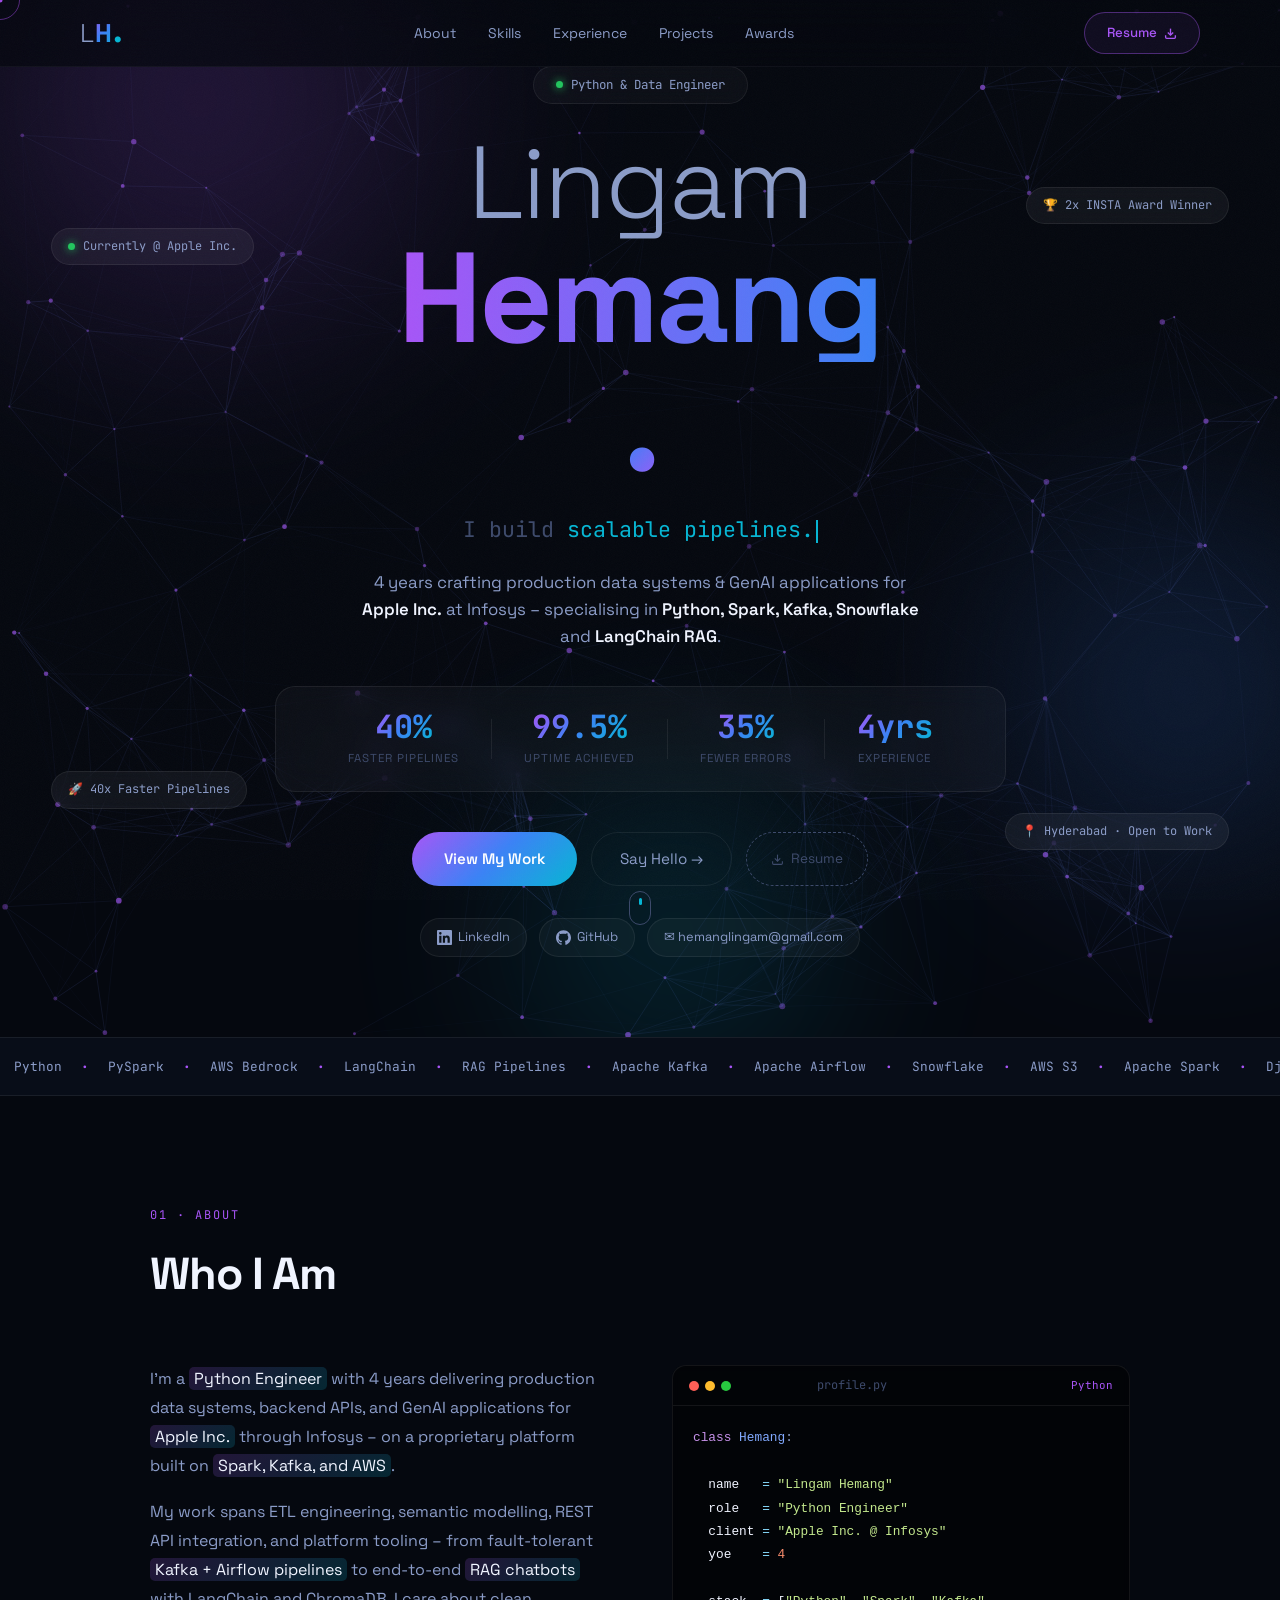
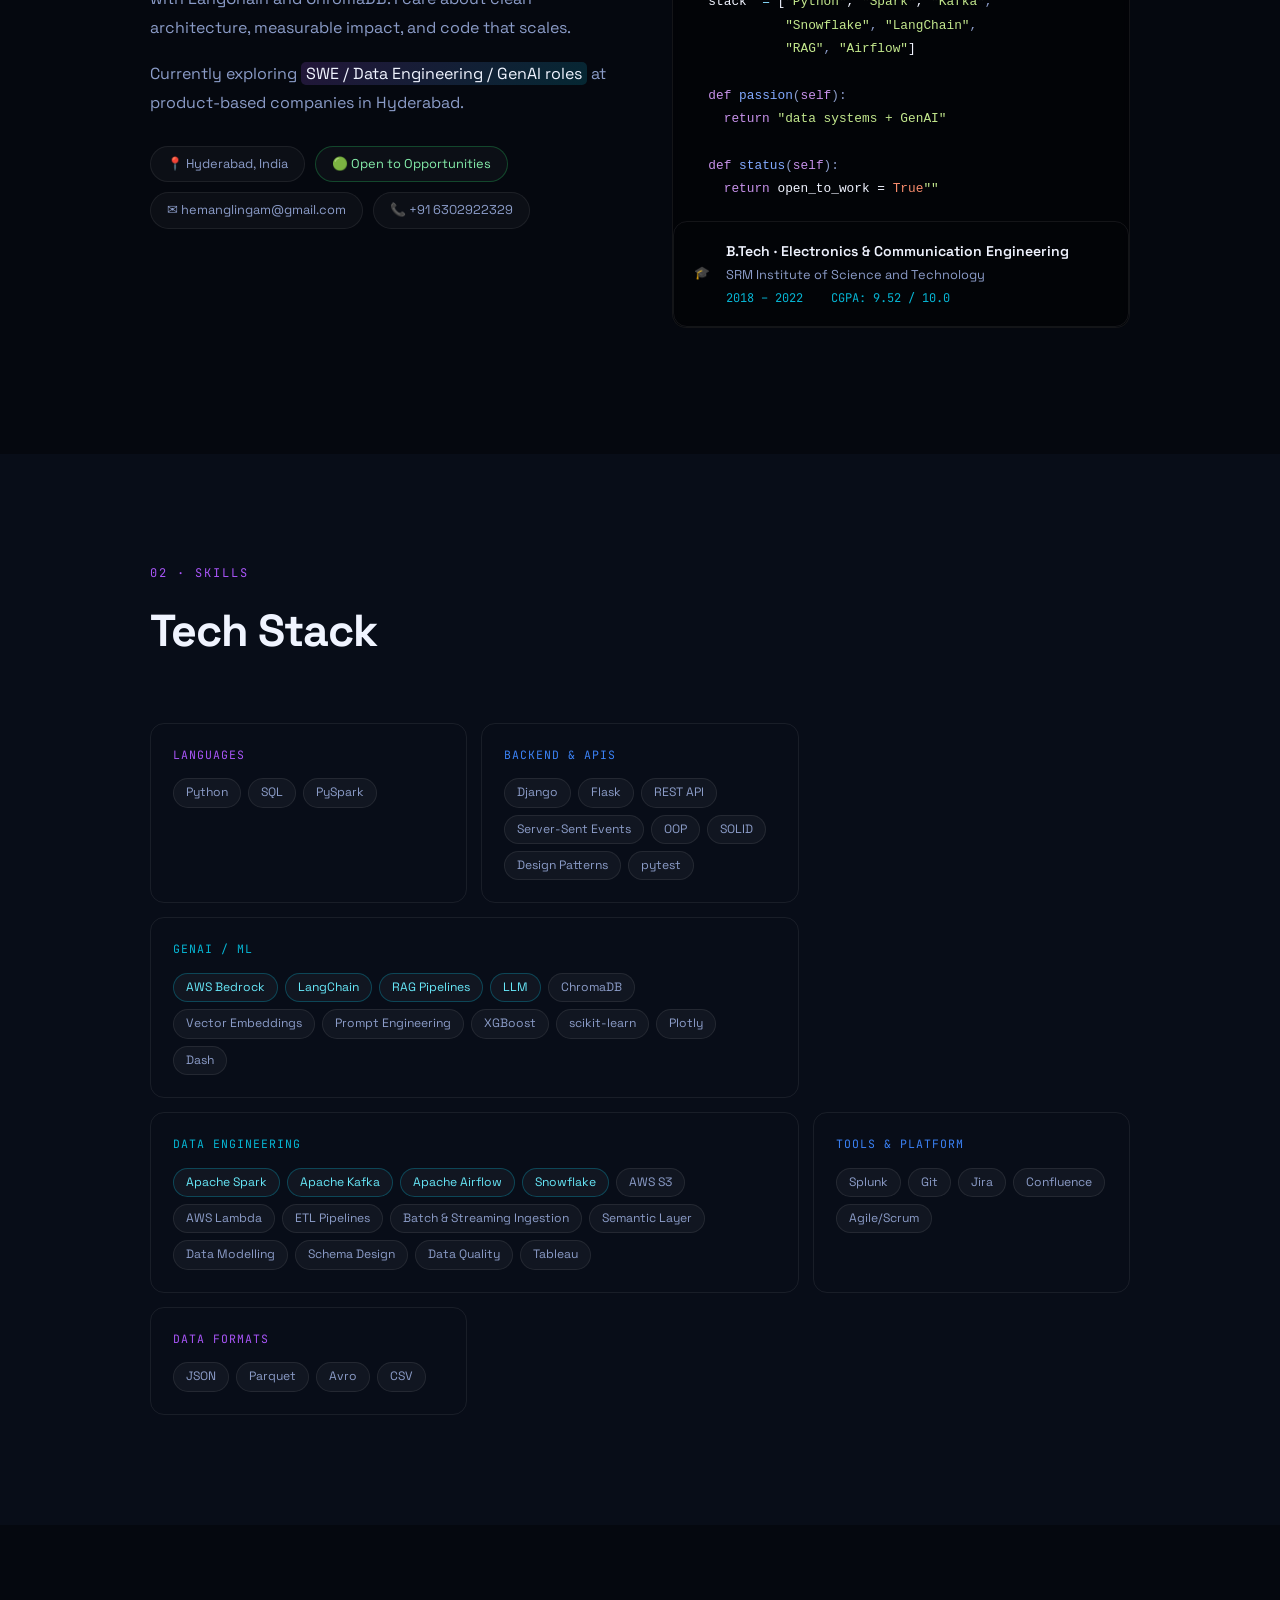
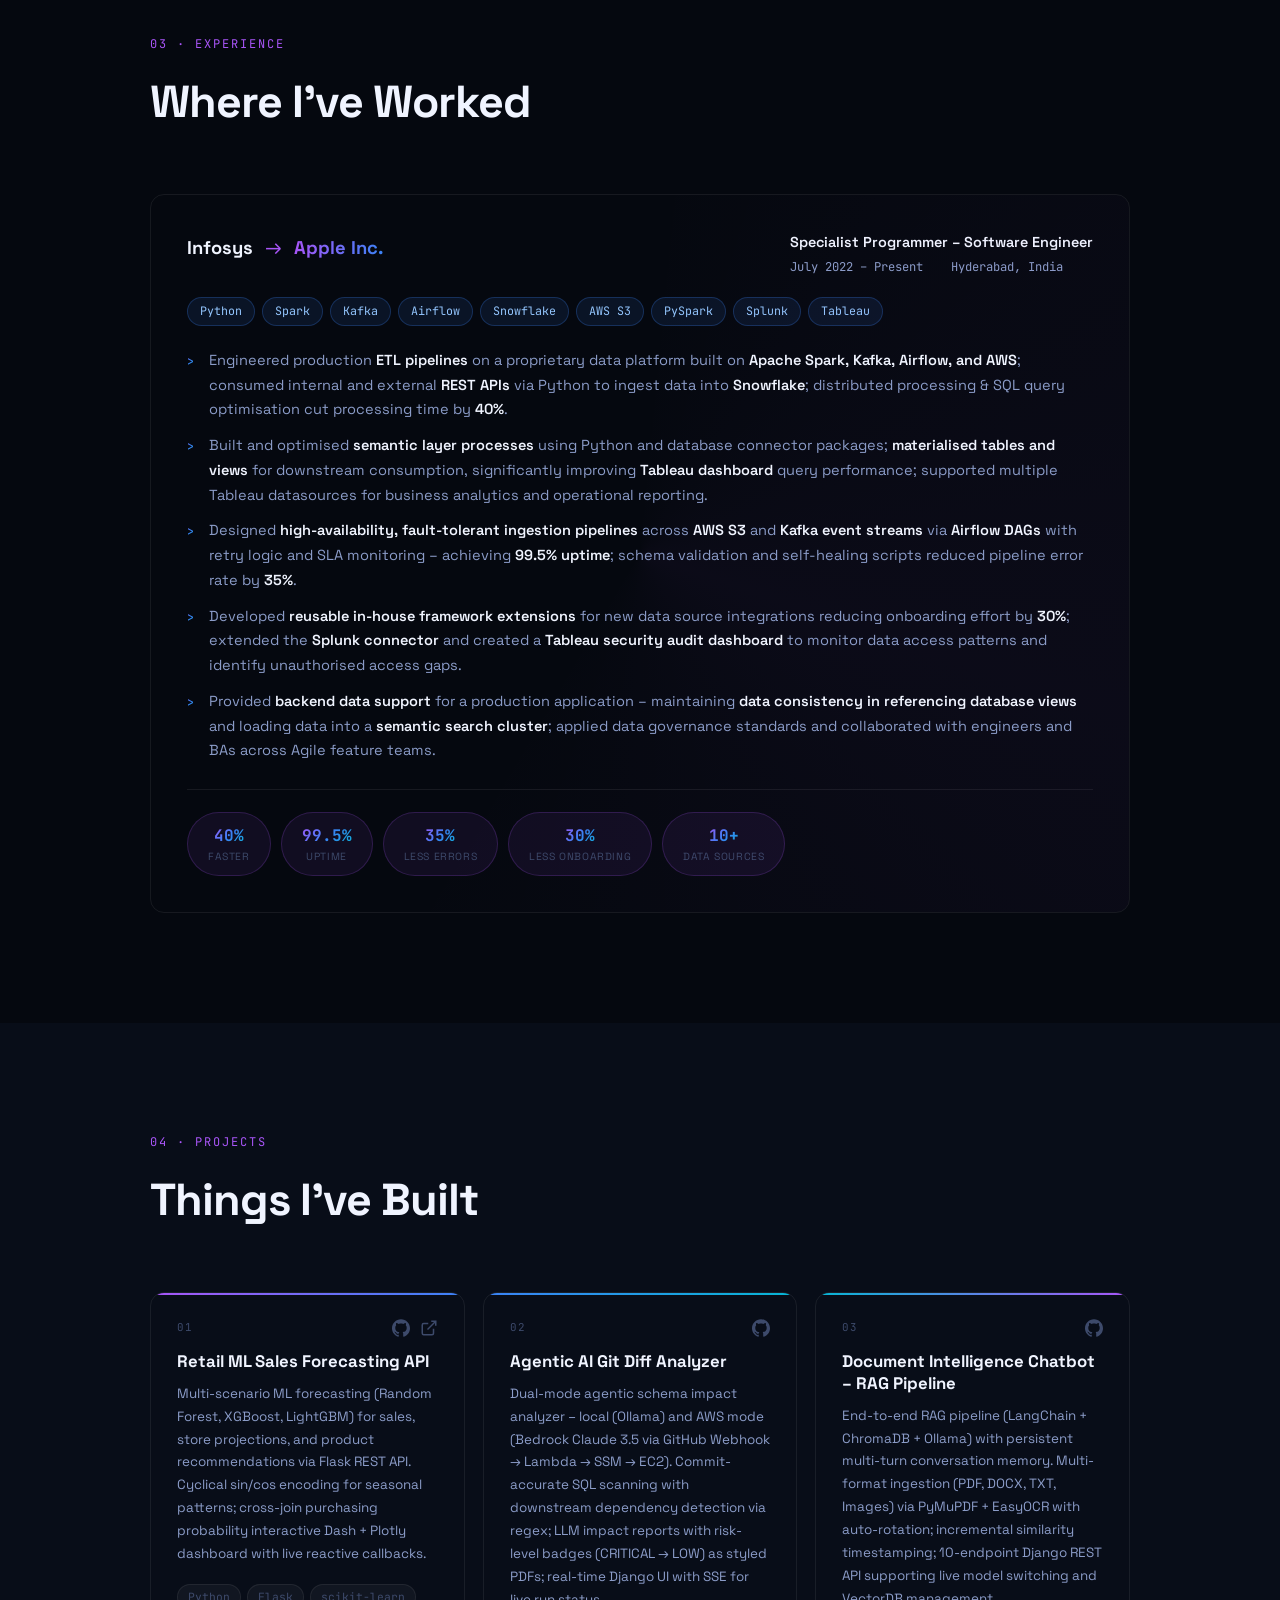
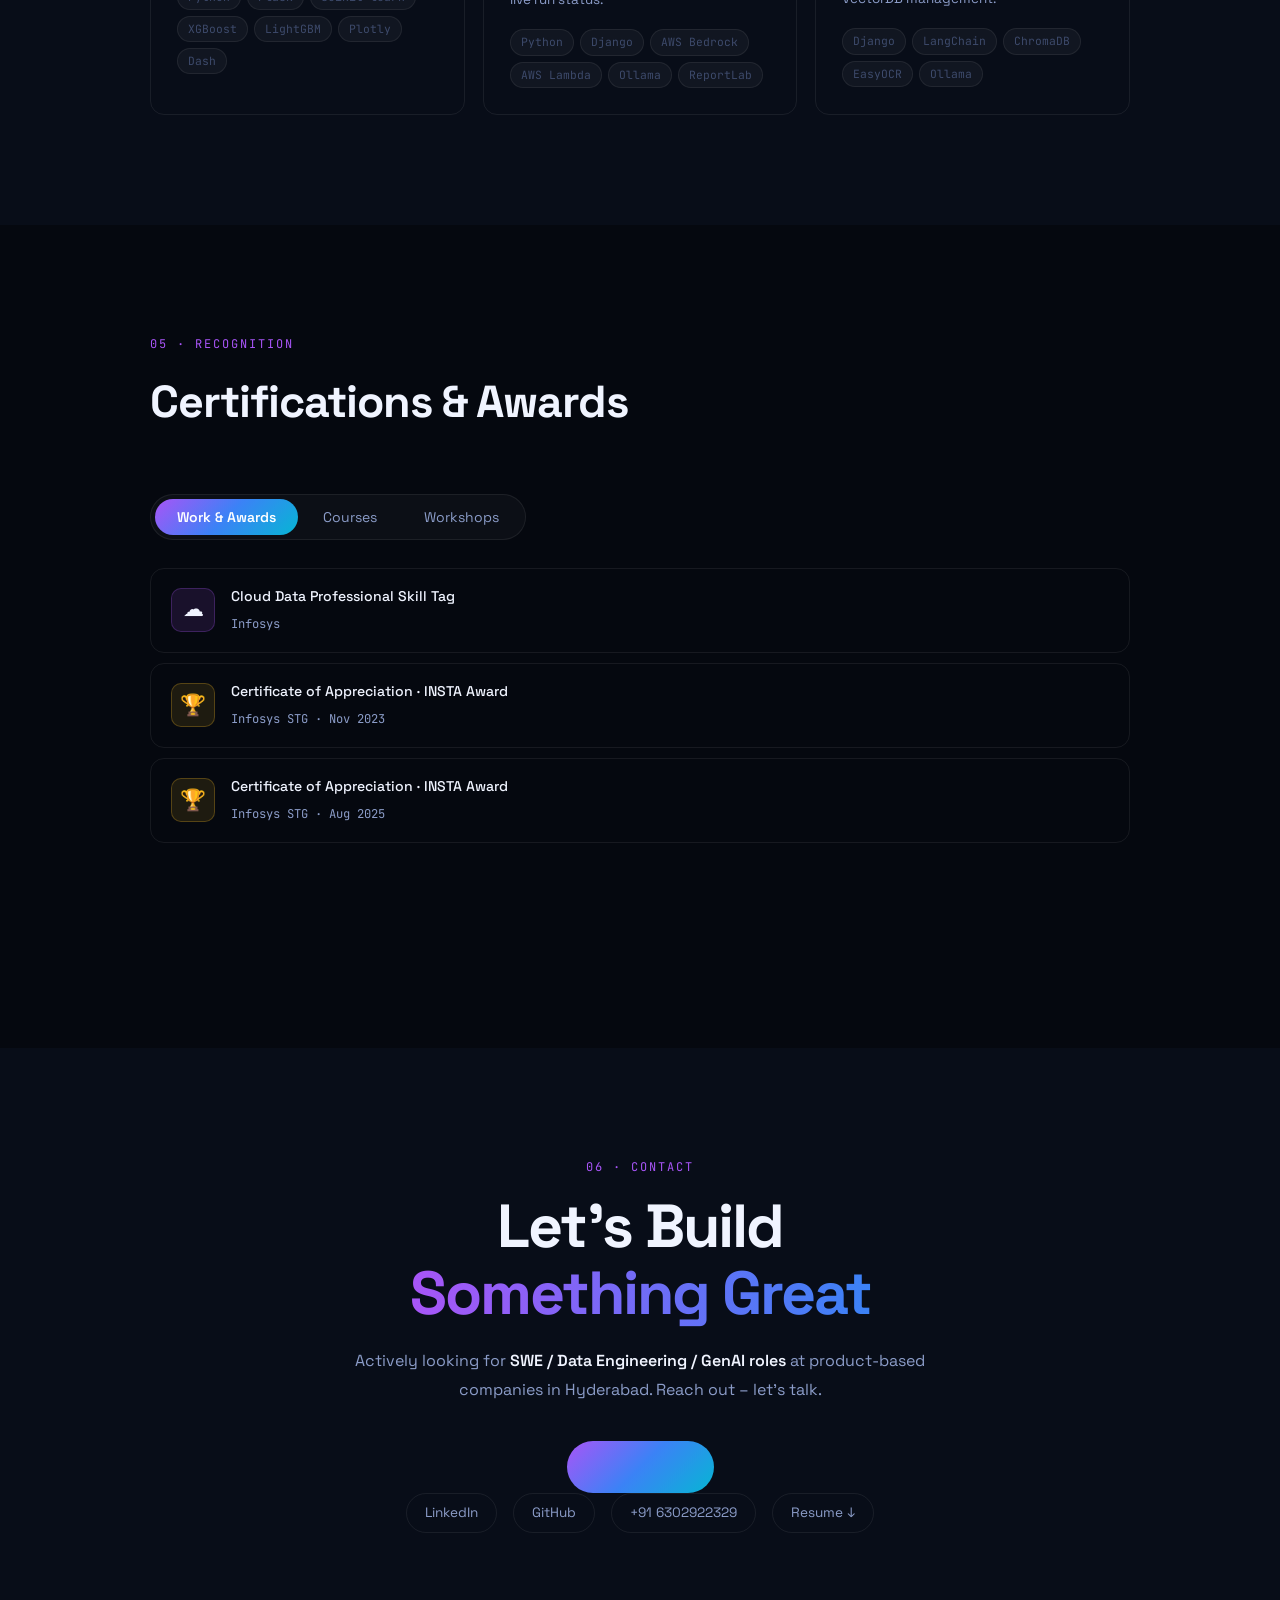
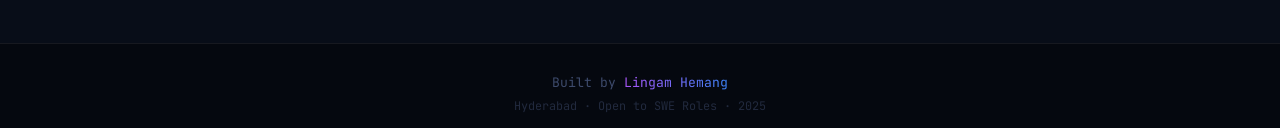
==== commit 7cbc2125: "Update index.html" ====
--- a/index.html
+++ b/index.html
@@ -370,7 +370,7 @@
                 <p class="eyebrow center">06 · Contact</p>
                 <h2 class="contact-title">Let's Build<br/><span class="grad-shift">Something Great</span></h2>
                 <p class="contact-sub">Actively looking for <strong>SWE / Data Engineering / GenAI roles</strong> at product-based companies in Hyderabad. Reach out – let's talk.</p>
-                <a href="mailto:hemanglingam@gmail.com" class="contact-btn magnetic">Say Hello →<div class="contact-bg"></div></a>
+                <a href="mailto:hemanglingam@gmail.com" class="btn-primary magnetic">Say Hello →<div class="contact-bg"></div></a>
                 <div class="contact-links">
                     <a href="https://www.linkedin.com/in/hemanglingam/" target="_blank" class="cl">LinkedIn</a>
                     <a href="https://github.com/lingam-hemang" target="_blank" class="cl">GitHub</a>
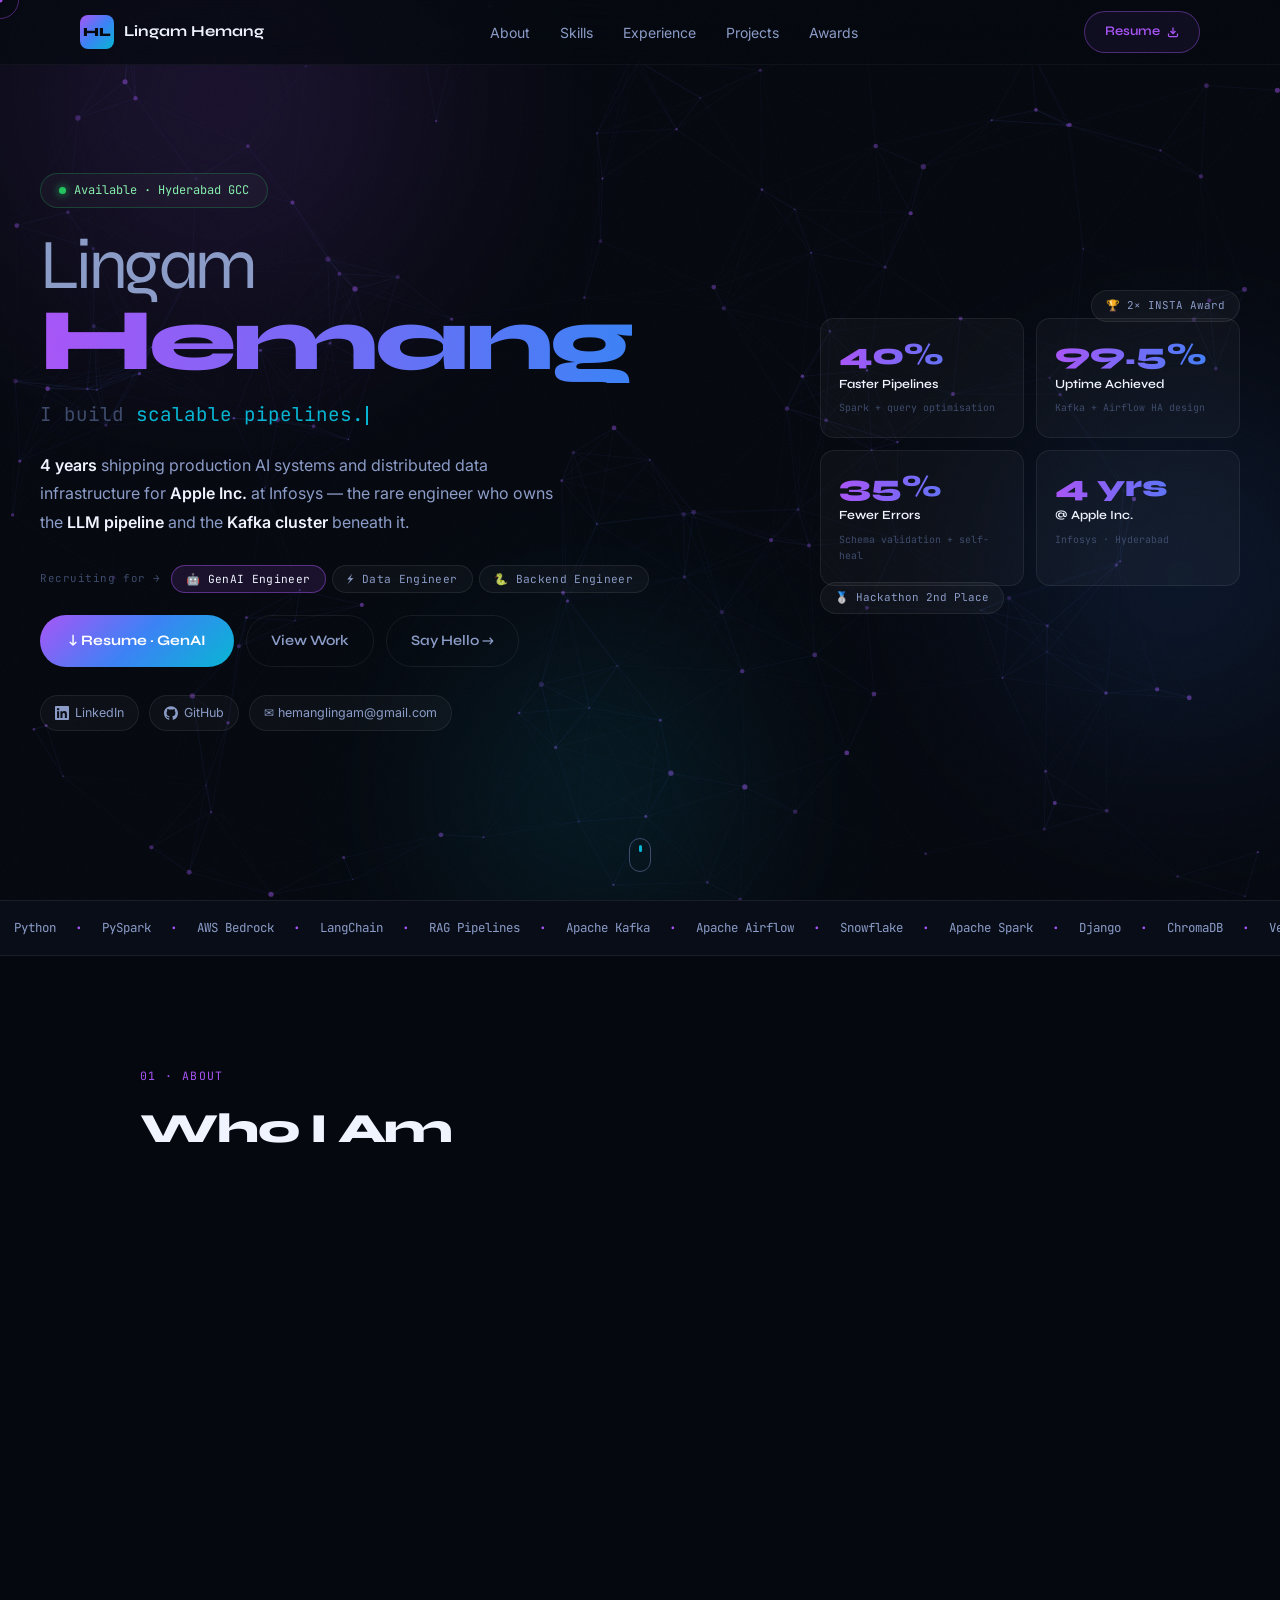
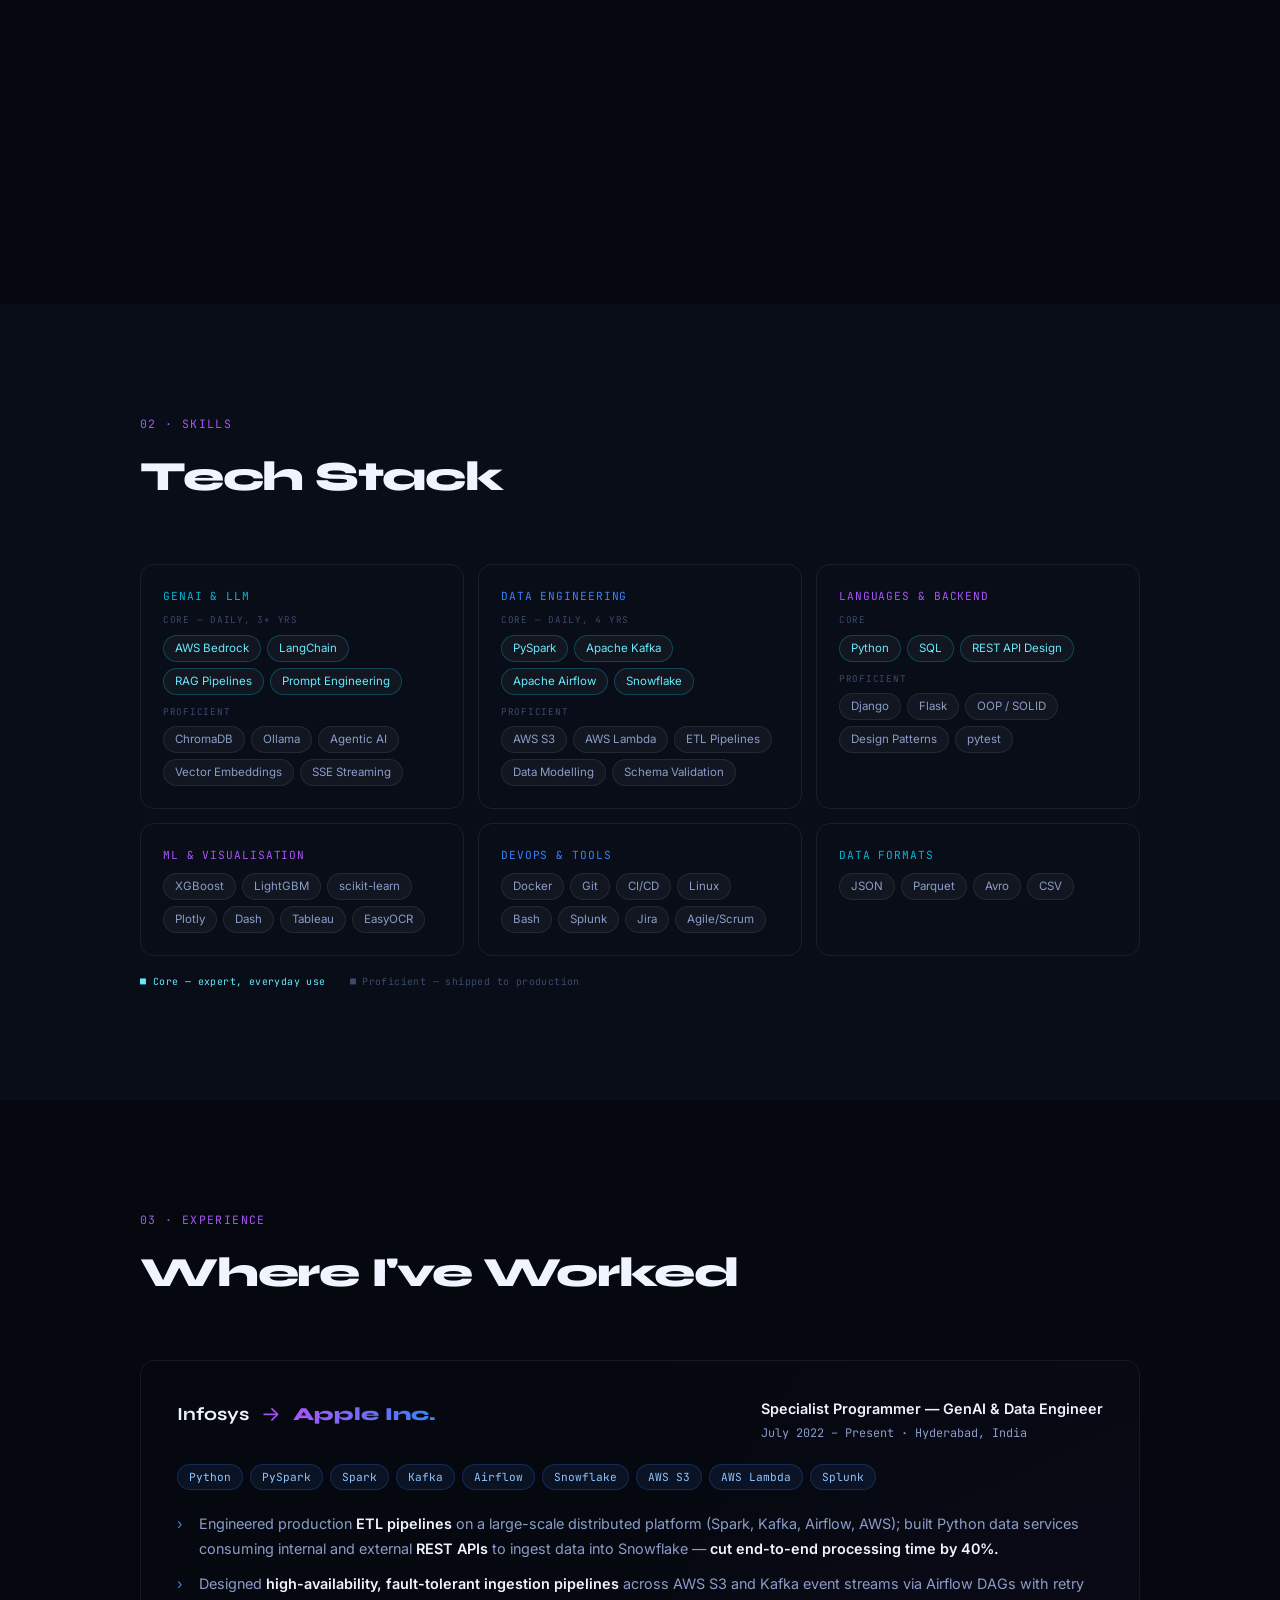
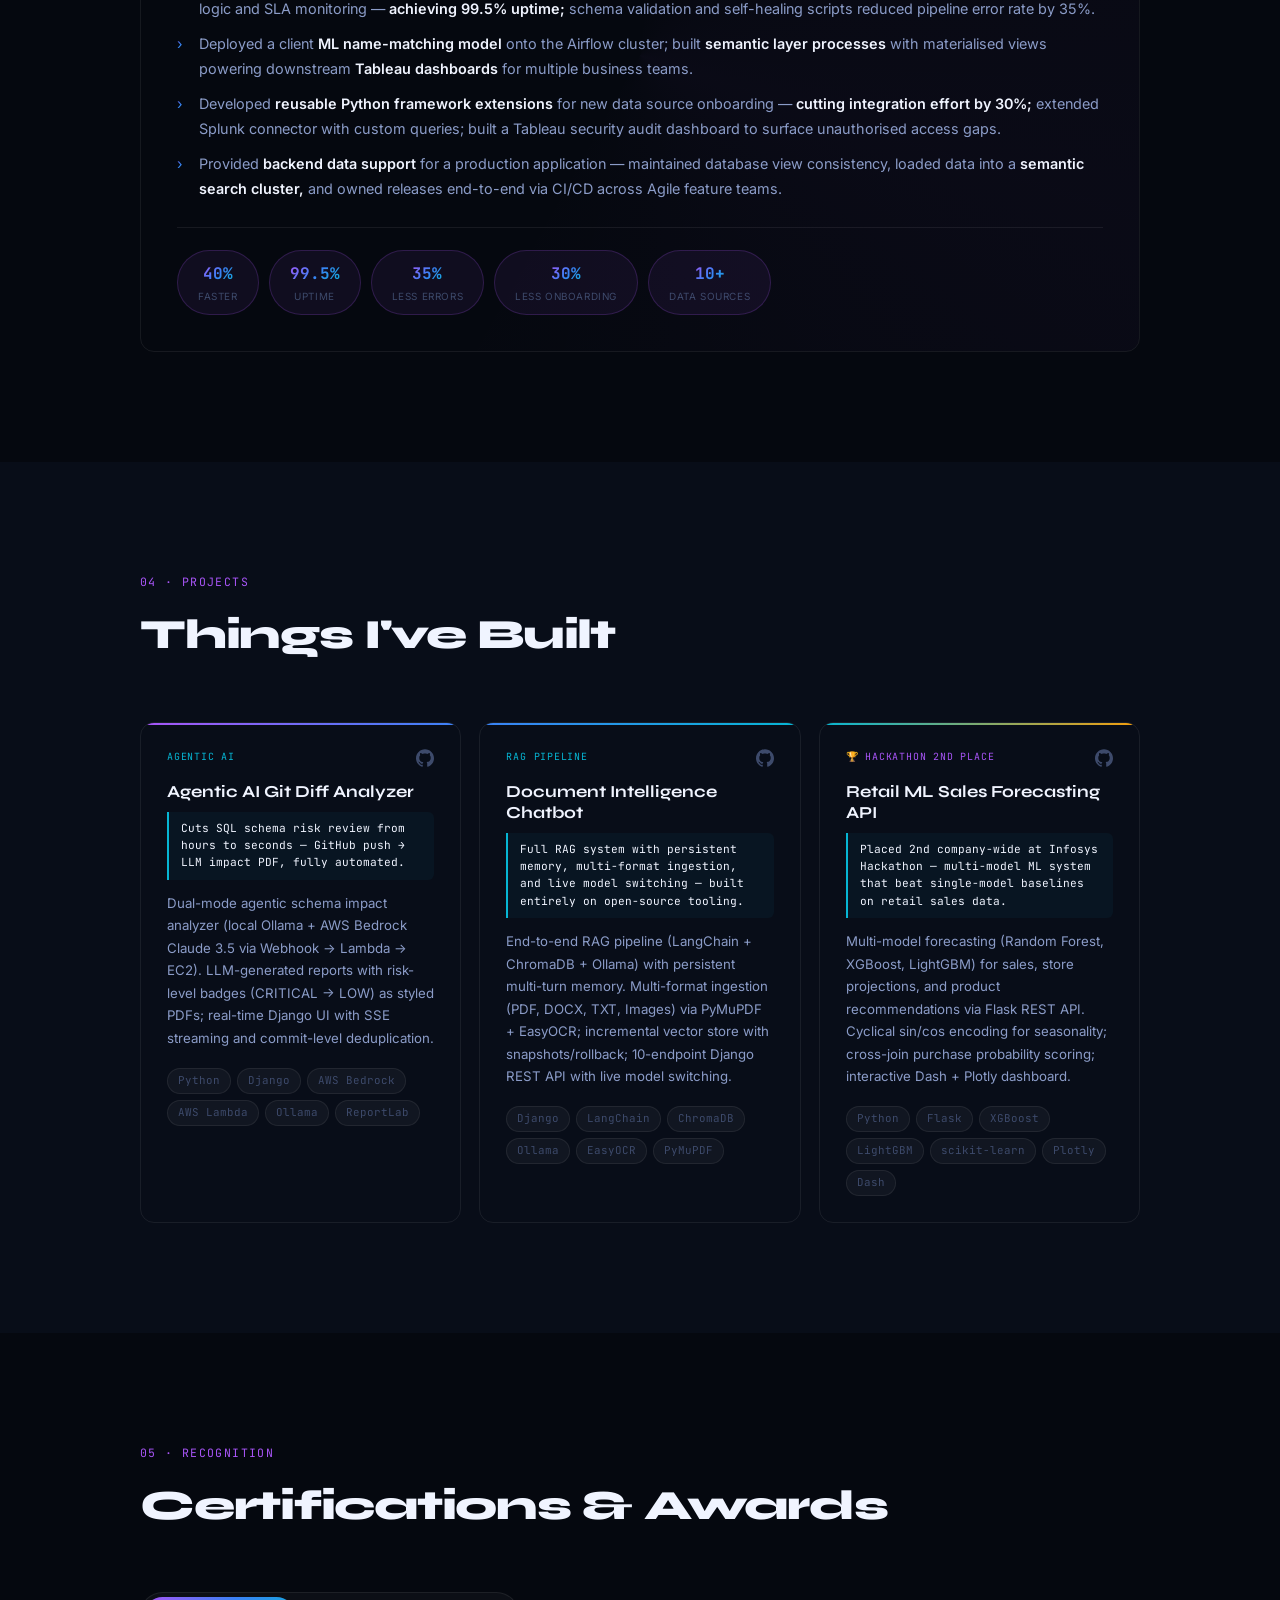
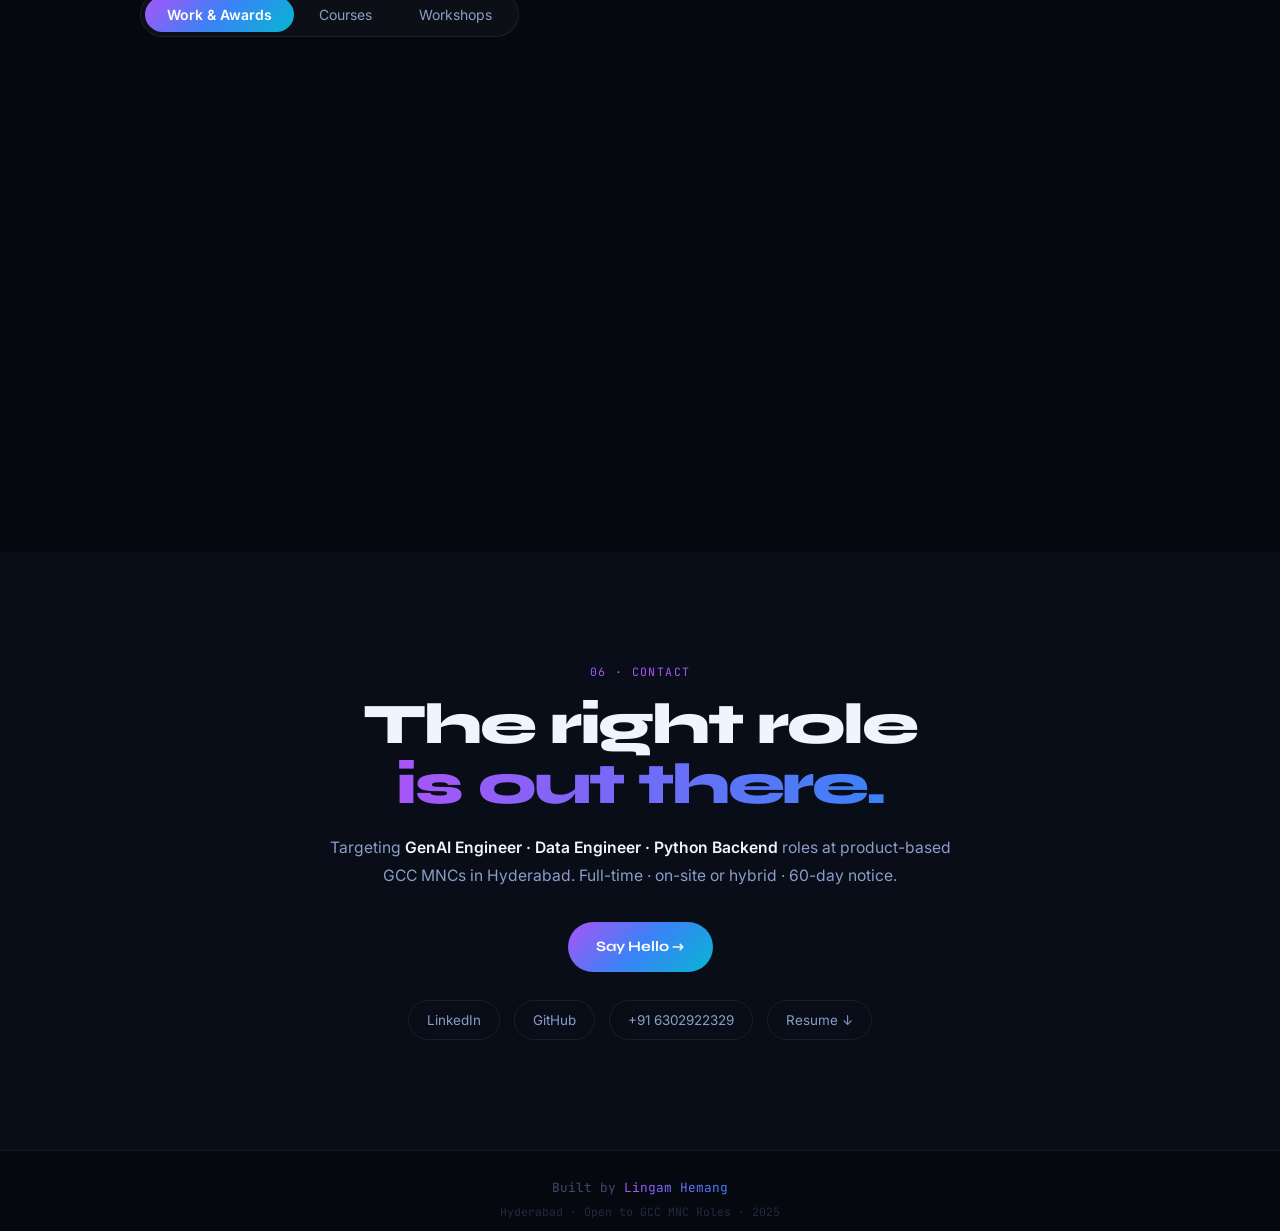
==== commit 62319f59: "Add files via upload" ====
--- a/index.html
+++ b/index.html
@@ -1,391 +1,599 @@
 <!DOCTYPE html>
 <html lang="en">
 <head>
-    <meta charset="UTF-8"/>
-    <meta name="viewport" content="width=device-width, initial-scale=1.0"/>
-    <title>Lingam Hemang - Python &amp; Data Engineer</title>
-    <meta name="description" content="Python Engineer with 4 years building production data systems, backend APIs, and GenAI applications for Apple Inc."/>
-    <link rel="preconnect" href="https://fonts.googleapis.com"/>
-    <link rel="preconnect" href="https://fonts.gstatic.com" crossorigin/>
-    <link href="https://fonts.googleapis.com/css2?family=Space+Grotesk:wght@300;400;500;600;700&family=JetBrains+Mono:wght@400;500&display=swap" rel="stylesheet"/>
-    <link rel="stylesheet" href="assets/css/style.css"/>
+  <meta charset="UTF-8"/>
+  <meta name="viewport" content="width=device-width, initial-scale=1.0"/>
+
+  <!-- SEO -->
+  <title>Lingam Hemang · GenAI & Data Engineer · Hyderabad</title>
+  <meta name="description" content="Lingam Hemang — GenAI & Senior Data Engineer, 4 years shipping production AI systems and distributed data infrastructure for Apple Inc. at Infosys. Hyderabad, India."/>
+  <meta name="keywords" content="Lingam Hemang, Hemang Lingam, GenAI Engineer Hyderabad, Data Engineer Hyderabad, Python Backend Engineer, LangChain, AWS Bedrock, RAG Pipeline, PySpark, Kafka, Snowflake, Airflow, Infosys Apple GCC"/>
+  <meta name="author" content="Lingam Hemang"/>
+  <meta name="robots" content="index, follow"/>
+  <link rel="canonical" href="https://lingam-hemang.github.io/"/>
+
+  <!-- OG -->
+  <meta property="og:type" content="website"/>
+  <meta property="og:url" content="https://lingam-hemang.github.io/"/>
+  <meta property="og:title" content="Lingam Hemang · GenAI & Data Engineer"/>
+  <meta property="og:description" content="4 years shipping production AI and data infrastructure for Apple Inc. LangChain · AWS Bedrock · PySpark · Kafka · Snowflake."/>
+  <meta name="twitter:card" content="summary_large_image"/>
+
+  <!-- JSON-LD -->
+  <script type="application/ld+json">
+  {"@context":"https://schema.org","@type":"Person","name":"Lingam Hemang","alternateName":"Hemang Lingam","url":"https://lingam-hemang.github.io","email":"hemanglingam@gmail.com","telephone":"+91-6302922329","jobTitle":"GenAI & Senior Data Engineer","worksFor":{"@type":"Organization","name":"Infosys"},"address":{"@type":"PostalAddress","addressLocality":"Hyderabad","addressCountry":"IN"},"alumniOf":{"@type":"CollegeOrUniversity","name":"SRM Institute of Science and Technology"},"sameAs":["https://linkedin.com/in/hemanglingam","https://github.com/lingam-hemang"]}
+  </script>
+
+  <!-- Fonts -->
+  <link rel="preconnect" href="https://fonts.googleapis.com"/>
+  <link rel="preconnect" href="https://fonts.gstatic.com" crossorigin/>
+  <link href="https://fonts.googleapis.com/css2?family=Syne:wght@400;600;700;800&family=Inter:wght@300;400;500&family=JetBrains+Mono:wght@400;500&display=swap" rel="stylesheet"/>
+  <link rel="stylesheet" href="assets/css/style.css"/>
 </head>
 <body>
 
-    <div id="noise"></div>
-    <div id="progress-bar"></div>
-    <div id="cursor"><div id="cursor-dot"></div></div>
-
-    <!-- ===== NAV ===== -->
-    <nav id="nav">
-        <div class="nav-inner">
-            <a href="#" class="logo">
-                <span class="logo-dim">L</span><span class="logo-bright">H</span><span class="logo-accent">.</span>
-            </a>
-            <ul class="nav-links">
-                <li><a href="#about">About</a></li>
-                <li><a href="#skills">Skills</a></li>
-                <li><a href="#experience">Experience</a></li>
-                <li><a href="#projects">Projects</a></li>
-                <li><a href="#certifications">Awards</a></li>
-            </ul>
-            <div class="nav-right">
-                <a href="assets/Hemang_Lingam_Resume.pdf" target="_blank" class="nav-btn magnetic" download>
-                    <span>Resume</span>
-                    <svg width="13" height="13" viewBox="0 0 24 24" fill="none" stroke="currentColor" stroke-width="2.5"><path d="M21 15v4a2 2 0 01-2 2H5a2 2 0 01-2-2v-4"/><polyline points="7 10 12 15 17 10"/><line x1="12" y1="15" x2="12" y2="3"/></svg>
-                </a>
-                <button class="hamburger" id="hamburger"><span></span><span></span><span></span></button>
+<!-- Ambient overlays -->
+<div id="noise"></div>
+<div id="progress-bar"></div>
+<div id="cursor"><div id="cursor-dot"></div></div>
+
+<!-- ══════════════════════════════════════════
+     NAV
+══════════════════════════════════════════ -->
+<nav id="nav">
+  <div class="nav-inner">
+    <a href="#hero" class="logo">
+      <div class="logo-mark">HL</div>
+      <span class="logo-name">Lingam Hemang</span>
+    </a>
+    <ul class="nav-links">
+      <li><a href="#about">About</a></li>
+      <li><a href="#skills">Skills</a></li>
+      <li><a href="#experience">Experience</a></li>
+      <li><a href="#projects">Projects</a></li>
+      <li><a href="#awards">Awards</a></li>
+    </ul>
+    <div class="nav-right">
+      <a id="nav-resume-btn" href="assets/resumes/Hemang_GenAI_Engineer.pdf"
+         class="nav-btn magnetic" download="Hemang_Lingam_Resume.pdf">
+        <span>Resume</span>
+        <svg width="12" height="12" viewBox="0 0 24 24" fill="none" stroke="currentColor" stroke-width="2.5">
+          <path d="M21 15v4a2 2 0 01-2 2H5a2 2 0 01-2-2v-4"/>
+          <polyline points="7 10 12 15 17 10"/><line x1="12" y1="15" x2="12" y2="3"/>
+        </svg>
+      </a>
+      <button class="hamburger" id="hamburger" aria-label="Menu">
+        <span></span><span></span><span></span>
+      </button>
+    </div>
+  </div>
+  <div class="mobile-menu" id="mobileMenu">
+    <a href="#about">About</a>
+    <a href="#skills">Skills</a>
+    <a href="#experience">Experience</a>
+    <a href="#projects">Projects</a>
+    <a href="#awards">Awards</a>
+    <a id="mobile-resume-btn" href="assets/resumes/Hemang_GenAI_Engineer.pdf"
+       download="Hemang_Lingam_Resume.pdf" class="mobile-resume-link">
+      ↓ Download Résumé
+    </a>
+  </div>
+</nav>
+
+<!-- ══════════════════════════════════════════
+     HERO  — split layout, left-anchored
+══════════════════════════════════════════ -->
+<section id="hero">
+  <canvas id="constellation"></canvas>
+  <div class="blobs">
+    <div class="blob b1"></div>
+    <div class="blob b2"></div>
+    <div class="blob b3"></div>
+  </div>
+
+  <div class="hero-inner">
+
+    <!-- LEFT -->
+    <div class="hero-left">
+      <div class="avail-badge anim-1">
+        <span class="green-dot"></span>Available · Hyderabad GCC
+      </div>
+
+      <h1 class="hero-name anim-2">
+        <span class="name-first">Lingam</span>
+        <span class="name-last grad-text">Hemang</span>
+      </h1>
+
+      <div class="hero-role-line anim-3">
+        <span class="role-prefix">I build </span>
+        <span id="typed"></span><span class="caret"></span>
+      </div>
+
+      <p class="hero-desc anim-4">
+        <strong>4 years</strong> shipping production AI systems and distributed data
+        infrastructure for <strong>Apple Inc.</strong> at Infosys — the rare engineer
+        who owns the <strong>LLM pipeline</strong> and the <strong>Kafka cluster</strong> beneath it.
+      </p>
+
+      <!-- Role selector -->
+      <div class="role-selector anim-5">
+        <span class="role-selector-label">Recruiting for →</span>
+        <div class="role-btns">
+          <button class="role-btn active" data-role="GenAI_Engineer">🤖 GenAI Engineer</button>
+          <button class="role-btn" data-role="DataEngineer">⚡ Data Engineer</button>
+          <button class="role-btn" data-role="BackendEngineer">🐍 Backend Engineer</button>
+        </div>
+      </div>
+
+      <div class="hero-ctas anim-6">
+        <a id="hero-resume-btn" href="assets/resumes/Hemang_GenAI_Engineer.pdf"
+           class="btn-primary magnetic" download="Hemang_Lingam_Resume.pdf">
+          <span id="hero-resume-label">↓ Resume · GenAI</span>
+          <div class="btn-bg"></div>
+        </a>
+        <a href="#projects" class="btn-ghost magnetic">View Work</a>
+        <a href="mailto:hemanglingam@gmail.com" class="btn-ghost magnetic">Say Hello →</a>
+      </div>
+
+      <div class="hero-socials anim-7">
+        <a href="https://linkedin.com/in/hemanglingam" target="_blank" rel="noopener" class="social-pill">
+          <svg viewBox="0 0 24 24" width="14" height="14" fill="currentColor"><path d="M20.447 20.452h-3.554v-5.569c0-1.328-.027-3.037-1.852-3.037-1.853 0-2.136 1.445-2.136 2.939v5.667H9.351V9h3.414v1.561h.046c.477-.9 1.637-1.85 3.37-1.85 3.601 0 4.267 2.37 4.267 5.455v6.286zM5.337 7.433a2.062 2.062 0 01-2.063-2.065 2.064 2.064 0 112.063 2.065zm1.782 13.019H3.555V9h3.564v11.452zM22.225 0H1.771C.792 0 0 .774 0 1.729v20.542C0 23.227.792 24 1.771 24h20.451C23.2 24 24 23.227 24 22.271V1.729C24 .774 23.2 0 22.222 0h.003z"/></svg>
+          LinkedIn
+        </a>
+        <a href="https://github.com/lingam-hemang" target="_blank" rel="noopener" class="social-pill">
+          <svg viewBox="0 0 24 24" width="14" height="14" fill="currentColor"><path d="M12 .297c-6.63 0-12 5.373-12 12 0 5.303 3.438 9.8 8.205 11.385.6.113.82-.258.82-.577 0-.285-.01-1.04-.015-2.04-3.338.724-4.042-1.61-4.042-1.61C4.422 18.07 3.633 17.7 3.633 17.7c-1.087-.744.084-.729.084-.729 1.205.084 1.838 1.236 1.838 1.236 1.07 1.835 2.809 1.305 3.495.998.108-.776.417-1.305.76-1.605-2.665-.3-5.466-1.332-5.466-5.93 0-1.31.465-2.38 1.235-3.22-.135-.303-.54-1.523.105-3.176 0 0 1.005-.322 3.3 1.23.96-.267 1.98-.399 3-.405 1.02.006 2.04.138 3 .405 2.28-1.552 3.285-1.23 3.285-1.23.645 1.653.24 2.873.12 3.176.765.84 1.23 1.91 1.23 3.22 0 4.61-2.805 5.625-5.475 5.92.42.36.81 1.096.81 2.22 0 1.606-.015 2.896-.015 3.286 0 .315.21.69.825.57C20.565 22.092 24 17.592 24 12.297c0-6.627-5.373-12-12-12"/></svg>
+          GitHub
+        </a>
+        <a href="mailto:hemanglingam@gmail.com" class="social-pill">✉ hemanglingam@gmail.com</a>
+      </div>
+    </div>
+
+    <!-- RIGHT — stat card stack -->
+    <div class="hero-right anim-5">
+      <div class="stat-stack">
+        <div class="stat-card glow-card">
+          <div class="stat-val grad-text">40%</div>
+          <div class="stat-lbl">Faster Pipelines</div>
+          <div class="stat-sub">Spark + query optimisation</div>
+        </div>
+        <div class="stat-card glow-card">
+          <div class="stat-val grad-text">99.5%</div>
+          <div class="stat-lbl">Uptime Achieved</div>
+          <div class="stat-sub">Kafka + Airflow HA design</div>
+        </div>
+        <div class="stat-card glow-card">
+          <div class="stat-val grad-text">35%</div>
+          <div class="stat-lbl">Fewer Errors</div>
+          <div class="stat-sub">Schema validation + self-heal</div>
+        </div>
+        <div class="stat-card glow-card">
+          <div class="stat-val grad-text">4 yrs</div>
+          <div class="stat-lbl">@ Apple Inc.</div>
+          <div class="stat-sub">Infosys · Hyderabad</div>
+        </div>
+      </div>
+
+      <!-- floating badges -->
+      <div class="hero-badge hb1">🏆 2× INSTA Award</div>
+      <div class="hero-badge hb2">🥈 Hackathon 2nd Place</div>
+    </div>
+
+  </div>
+
+  <div class="scroll-hint">
+    <div class="scroll-mouse"><div class="scroll-wheel"></div></div>
+  </div>
+</section>
+
+<!-- ══════════════════════════════════════════
+     MARQUEE
+══════════════════════════════════════════ -->
+<div class="marquee-wrap">
+  <div class="marquee-inner" id="marquee">
+    <span>Python</span><span class="dot">·</span>
+    <span>PySpark</span><span class="dot">·</span>
+    <span>AWS Bedrock</span><span class="dot">·</span>
+    <span>LangChain</span><span class="dot">·</span>
+    <span>RAG Pipelines</span><span class="dot">·</span>
+    <span>Apache Kafka</span><span class="dot">·</span>
+    <span>Apache Airflow</span><span class="dot">·</span>
+    <span>Snowflake</span><span class="dot">·</span>
+    <span>Apache Spark</span><span class="dot">·</span>
+    <span>Django</span><span class="dot">·</span>
+    <span>ChromaDB</span><span class="dot">·</span>
+    <span>Vector Embeddings</span><span class="dot">·</span>
+    <span>ETL Pipelines</span><span class="dot">·</span>
+    <span>AWS Lambda</span><span class="dot">·</span>
+    <span>Prompt Engineering</span><span class="dot">·</span>
+  </div>
+</div>
+
+<!-- ══════════════════════════════════════════
+     ABOUT
+══════════════════════════════════════════ -->
+<section id="about" class="section">
+  <div class="container">
+    <p class="eyebrow">01 · About</p>
+    <h2 class="sec-title">Who I Am</h2>
+    <div class="about-grid">
+      <div class="about-text reveal-left">
+        <p>I'm a <mark>Python Engineer</mark> with 4 years delivering production data systems, backend APIs, and GenAI applications for <mark>Apple Inc.</mark> through Infosys — on a proprietary platform built on <mark>Spark, Kafka, and AWS</mark>.</p>
+        <p>My work spans ETL engineering, semantic modelling, REST API integration, and platform tooling — from fault-tolerant <mark>Kafka + Airflow pipelines</mark> to end-to-end <mark>RAG chatbots</mark> with LangChain and ChromaDB. I care about clean architecture, measurable impact, and code that scales.</p>
+        <p>Currently open to <mark>GenAI Engineer / Data Engineering / Python Backend</mark> roles at product-based GCC MNCs in Hyderabad.</p>
+        <div class="pill-row">
+          <span class="pill">📍 Hyderabad, India</span>
+          <span class="pill green"><span class="green-dot"></span>Open to Opportunities</span>
+          <span class="pill">⏱ 60-day notice</span>
+          <span class="pill">✉ hemanglingam@gmail.com</span>
+        </div>
+      </div>
+
+      <div class="about-right reveal-right">
+        <div class="code-card glow-card">
+          <div class="code-bar">
+            <span class="cb-dot r"></span><span class="cb-dot y"></span><span class="cb-dot g"></span>
+            <span class="cb-name">profile.py</span><span class="cb-lang">Python</span>
+          </div>
+<pre class="code-pre"><code><span class="ck">class</span> <span class="cf">Hemang</span><span class="cp">:</span>
+
+  name    <span class="co">=</span> <span class="cs">"Lingam Hemang"</span>
+  role    <span class="co">=</span> <span class="cs">"GenAI + Data Engineer"</span>
+  client  <span class="co">=</span> <span class="cs">"Apple Inc. @ Infosys"</span>
+  yoe     <span class="co">=</span> <span class="cn">4</span>
+
+  stack   <span class="co">=</span> [<span class="cs">"Python"</span><span class="cp">,</span> <span class="cs">"Spark"</span><span class="cp">,</span> <span class="cs">"Kafka"</span><span class="cp">,</span>
+             <span class="cs">"Snowflake"</span><span class="cp">,</span> <span class="cs">"LangChain"</span><span class="cp">,</span>
+             <span class="cs">"AWS Bedrock"</span><span class="cp">,</span> <span class="cs">"Airflow"</span>]
+
+  <span class="ck">def</span> <span class="cf">superpower</span><span class="cp">(</span><span class="ck">self</span><span class="cp">):</span>
+    <span class="ck">return</span> <span class="cs">"owns the model AND the pipeline"</span>
+
+  <span class="ck">def</span> <span class="cf">status</span><span class="cp">(</span><span class="ck">self</span><span class="cp">):</span>
+    <span class="ck">return</span> <span class="cs">"open_to_work = True"</span></code></pre>
+        </div>
+        <div class="edu-card glow-card">
+          <span class="edu-ico">🎓</span>
+          <div>
+            <strong>B.Tech · Electronics &amp; Communication Engineering</strong>
+            <span>SRM Institute of Science and Technology</span>
+            <span class="edu-meta">2018 – 2022 &nbsp;&nbsp; CGPA: 9.52 / 10.0</span>
+          </div>
+        </div>
+      </div>
+    </div>
+  </div>
+</section>
+
+<!-- ══════════════════════════════════════════
+     SKILLS
+══════════════════════════════════════════ -->
+<section id="skills" class="section alt">
+  <div class="container">
+    <p class="eyebrow">02 · Skills</p>
+    <h2 class="sec-title">Tech Stack</h2>
+
+    <div class="skills-mosaic">
+      <div class="sk-tile glow-card reveal" data-c="c">
+        <div class="sk-label">GenAI &amp; LLM</div>
+        <div class="sk-depth">Core — daily, 3+ yrs</div>
+        <div class="sk-tags">
+          <span class="hot">AWS Bedrock</span><span class="hot">LangChain</span>
+          <span class="hot">RAG Pipelines</span><span class="hot">Prompt Engineering</span>
+        </div>
+        <div class="sk-depth" style="margin-top:10px">Proficient</div>
+        <div class="sk-tags">
+          <span>ChromaDB</span><span>Ollama</span><span>Agentic AI</span>
+          <span>Vector Embeddings</span><span>SSE Streaming</span>
+        </div>
+      </div>
+
+      <div class="sk-tile glow-card reveal" data-c="b">
+        <div class="sk-label">Data Engineering</div>
+        <div class="sk-depth">Core — daily, 4 yrs</div>
+        <div class="sk-tags">
+          <span class="hot">PySpark</span><span class="hot">Apache Kafka</span>
+          <span class="hot">Apache Airflow</span><span class="hot">Snowflake</span>
+        </div>
+        <div class="sk-depth" style="margin-top:10px">Proficient</div>
+        <div class="sk-tags">
+          <span>AWS S3</span><span>AWS Lambda</span><span>ETL Pipelines</span>
+          <span>Data Modelling</span><span>Schema Validation</span>
+        </div>
+      </div>
+
+      <div class="sk-tile glow-card reveal" data-c="p">
+        <div class="sk-label">Languages &amp; Backend</div>
+        <div class="sk-depth">Core</div>
+        <div class="sk-tags">
+          <span class="hot">Python</span><span class="hot">SQL</span>
+          <span class="hot">REST API Design</span>
+        </div>
+        <div class="sk-depth" style="margin-top:10px">Proficient</div>
+        <div class="sk-tags">
+          <span>Django</span><span>Flask</span><span>OOP / SOLID</span>
+          <span>Design Patterns</span><span>pytest</span>
+        </div>
+      </div>
+
+      <div class="sk-tile glow-card reveal" data-c="p">
+        <div class="sk-label">ML &amp; Visualisation</div>
+        <div class="sk-tags">
+          <span>XGBoost</span><span>LightGBM</span><span>scikit-learn</span>
+          <span>Plotly</span><span>Dash</span><span>Tableau</span><span>EasyOCR</span>
+        </div>
+      </div>
+
+      <div class="sk-tile glow-card reveal" data-c="b">
+        <div class="sk-label">DevOps &amp; Tools</div>
+        <div class="sk-tags">
+          <span>Docker</span><span>Git</span><span>CI/CD</span><span>Linux</span>
+          <span>Bash</span><span>Splunk</span><span>Jira</span><span>Agile/Scrum</span>
+        </div>
+      </div>
+
+      <div class="sk-tile glow-card reveal" data-c="c">
+        <div class="sk-label">Data Formats</div>
+        <div class="sk-tags">
+          <span>JSON</span><span>Parquet</span><span>Avro</span><span>CSV</span>
+        </div>
+      </div>
+    </div>
+
+    <div class="depth-legend">
+      <span class="dl-item hot-key">■ Core — expert, everyday use</span>
+      <span class="dl-item">■ Proficient — shipped to production</span>
+    </div>
+  </div>
+</section>
+
+<!-- ══════════════════════════════════════════
+     EXPERIENCE
+══════════════════════════════════════════ -->
+<section id="experience" class="section">
+  <div class="container">
+    <p class="eyebrow">03 · Experience</p>
+    <h2 class="sec-title">Where I've Worked</h2>
+
+    <div class="exp-card glow-card reveal">
+      <div class="exp-shimmer"></div>
+      <div class="exp-b">
+        <div class="exp-head">
+          <div class="exp-left">
+            <span class="exp-co">Infosys</span>
+            <span class="exp-arrow">→</span>
+            <span class="exp-client grad-text">Apple Inc.</span>
+          </div>
+          <div class="exp-right">
+            <div class="exp-role">Specialist Programmer — GenAI &amp; Data Engineer</div>
+            <div class="exp-when">July 2022 – Present · Hyderabad, India</div>
+          </div>
+        </div>
+
+        <div class="chip-row">
+          <span>Python</span><span>PySpark</span><span>Spark</span><span>Kafka</span>
+          <span>Airflow</span><span>Snowflake</span><span>AWS S3</span><span>AWS Lambda</span><span>Splunk</span>
+        </div>
+
+        <ul class="exp-bullets">
+          <li>Engineered production <strong>ETL pipelines</strong> on a large-scale distributed platform (Spark, Kafka, Airflow, AWS); built Python data services consuming internal and external <strong>REST APIs</strong> to ingest data into Snowflake — <strong>cut end-to-end processing time by 40%.</strong></li>
+          <li>Designed <strong>high-availability, fault-tolerant ingestion pipelines</strong> across AWS S3 and Kafka event streams via Airflow DAGs with retry logic and SLA monitoring — <strong>achieving 99.5% uptime;</strong> schema validation and self-healing scripts reduced pipeline error rate by 35%.</li>
+          <li>Deployed a client <strong>ML name-matching model</strong> onto the Airflow cluster; built <strong>semantic layer processes</strong> with materialised views powering downstream <strong>Tableau dashboards</strong> for multiple business teams.</li>
+          <li>Developed <strong>reusable Python framework extensions</strong> for new data source onboarding — <strong>cutting integration effort by 30%;</strong> extended Splunk connector with custom queries; built a Tableau security audit dashboard to surface unauthorised access gaps.</li>
+          <li>Provided <strong>backend data support</strong> for a production application — maintained database view consistency, loaded data into a <strong>semantic search cluster,</strong> and owned releases end-to-end via CI/CD across Agile feature teams.</li>
+        </ul>
+
+        <div class="kpi-row">
+          <div class="kpi"><span class="kpi-n">40%</span><span class="kpi-l">Faster</span></div>
+          <div class="kpi"><span class="kpi-n">99.5%</span><span class="kpi-l">Uptime</span></div>
+          <div class="kpi"><span class="kpi-n">35%</span><span class="kpi-l">Less Errors</span></div>
+          <div class="kpi"><span class="kpi-n">30%</span><span class="kpi-l">Less Onboarding</span></div>
+          <div class="kpi"><span class="kpi-n">10+</span><span class="kpi-l">Data Sources</span></div>
+        </div>
+      </div>
+    </div>
+  </div>
+</section>
+
+<!-- ══════════════════════════════════════════
+     PROJECTS
+══════════════════════════════════════════ -->
+<section id="projects" class="section alt">
+  <div class="container">
+    <p class="eyebrow">04 · Projects</p>
+    <h2 class="sec-title">Things I've Built</h2>
+    <div class="proj-grid">
+
+      <!-- Project 1 -->
+      <div class="proj-card glow-card reveal" data-tilt>
+        <div class="proj-bar" style="background:linear-gradient(90deg,#a855f7,#3b82f6)"></div>
+        <div class="proj-shine"></div>
+        <div class="proj-inner">
+          <div class="proj-top">
+            <span class="proj-type">AGENTIC AI</span>
+            <div class="proj-links">
+              <a href="https://github.com/lingam-hemang/git-diff-analyzer" target="_blank" rel="noopener" title="GitHub">
+                <svg viewBox="0 0 24 24" fill="currentColor" width="18" height="18"><path d="M12 .297c-6.63 0-12 5.373-12 12 0 5.303 3.438 9.8 8.205 11.385.6.113.82-.258.82-.577 0-.285-.01-1.04-.015-2.04-3.338.724-4.042-1.61-4.042-1.61C4.422 18.07 3.633 17.7 3.633 17.7c-1.087-.744.084-.729.084-.729 1.205.084 1.838 1.236 1.838 1.236 1.07 1.835 2.809 1.305 3.495.998.108-.776.417-1.305.76-1.605-2.665-.3-5.466-1.332-5.466-5.93 0-1.31.465-2.38 1.235-3.22-.135-.303-.54-1.523.105-3.176 0 0 1.005-.322 3.3 1.23.96-.267 1.98-.399 3-.405 1.02.006 2.04.138 3 .405 2.28-1.552 3.285-1.23 3.285-1.23.645 1.653.24 2.873.12 3.176.765.84 1.23 1.91 1.23 3.22 0 4.61-2.805 5.625-5.475 5.92.42.36.81 1.096.81 2.22 0 1.606-.015 2.896-.015 3.286 0 .315.21.69.825.57C20.565 22.092 24 17.592 24 12.297c0-6.627-5.373-12-12-12"/></svg>
+              </a>
             </div>
-        </div>
-        <div class="mobile-menu" id="mobileMenu">
-            <a href="#about">About</a>
-            <a href="#skills">Skills</a>
-            <a href="#experience">Experience</a>
-            <a href="#projects">Projects</a>
-            <a href="#certifications">Awards</a>
-            <a href="assets/Hemang_Lingam_Resume.pdf" target="_blank" download>Download Resume ↓</a>
-        </div>
-    </nav>
-
-    <!-- ===== HERO ===== -->
-    <section id="hero">
-        <canvas id="constellation"></canvas>
-        <div class="blobs">
-            <div class="blob b0"></div>
-            <div class="blob b1"></div>
-            <div class="blob b2"></div>
-            <div class="blob b3"></div>
-            <div class="blob b0"></div>
-        </div>
-
-        <div class="float-badge fb-tl" data-depth="0.04"><span class="green-dot"></span>Currently @ Apple Inc.</div>
-        <div class="float-badge fb-tr" data-depth="0.03">🏆 2x INSTA Award Winner</div>
-        <div class="float-badge fb-bl" data-depth="0.03">🚀 40x Faster Pipelines</div>
-        <div class="float-badge fb-br" data-depth="0.03">📍 Hyderabad · Open to Work</div>
-
-        <div class="hero-content">
-            <div class="hero-eyebrow anim-1"><span class="green-dot"></span>Python &amp; Data Engineer</div>
-
-            <h1 class="hero-name anim-2">
-                <span class="name-light">Lingam</span>
-                <span class="name-bold grad-shift">Hemang</span><span class="name-period">.</span>
-            </h1>
-
-            <p class="hero-role anim-3">
-                <span class="role-dim">I build </span><span id="typed"></span><span class="caret"></span>
-            </p>
-
-            <p class="hero-desc anim-4">
-                4 years crafting production data systems &amp; GenAI applications
-                for <strong>Apple Inc.</strong> at Infosys – specialising in
-                <strong>Python, Spark, Kafka, Snowflake</strong> and <strong>LangChain RAG</strong>.
-            </p>
-
-            <div class="hero-stats anim-5">
-                <div class="hstat">
-                    <div class="hstat-num"><span data-target="40">0</span>%</div>
-                    <div class="hstat-lbl">Faster Pipelines</div>
-                </div>
-                <div class="hstat-sep"></div>
-                <div class="hstat">
-                    <div class="hstat-num"><span data-target="99" data-decimal=".5">0</span>%</div>
-                    <div class="hstat-lbl">Uptime Achieved</div>
-                </div>
-                <div class="hstat-sep"></div>
-                <div class="hstat">
-                    <div class="hstat-num"><span data-target="35">0</span>%</div>
-                    <div class="hstat-lbl">Fewer Errors</div>
-                </div>
-                <div class="hstat-sep"></div>
-                <div class="hstat">
-                    <div class="hstat-num"><span data-target="4">0</span>yrs</div>
-                    <div class="hstat-lbl">Experience</div>
-                </div>
+          </div>
+          <h3>Agentic AI Git Diff Analyzer</h3>
+          <div class="proj-impact">
+            Cuts SQL schema risk review from hours to seconds — GitHub push → LLM impact PDF, fully automated.
+          </div>
+          <p>Dual-mode agentic schema impact analyzer (local Ollama + AWS Bedrock Claude 3.5 via Webhook → Lambda → EC2). LLM-generated reports with risk-level badges (CRITICAL → LOW) as styled PDFs; real-time Django UI with SSE streaming and commit-level deduplication.</p>
+          <div class="proj-chips">
+            <span>Python</span><span>Django</span><span>AWS Bedrock</span>
+            <span>AWS Lambda</span><span>Ollama</span><span>ReportLab</span>
+          </div>
+        </div>
+      </div>
+
+      <!-- Project 2 -->
+      <div class="proj-card glow-card reveal" data-tilt>
+        <div class="proj-bar" style="background:linear-gradient(90deg,#3b82f6,#06b6d4)"></div>
+        <div class="proj-shine"></div>
+        <div class="proj-inner">
+          <div class="proj-top">
+            <span class="proj-type">RAG PIPELINE</span>
+            <div class="proj-links">
+              <a href="https://github.com/lingam-hemang/doc-rag-chatbot" target="_blank" rel="noopener" title="GitHub">
+                <svg viewBox="0 0 24 24" fill="currentColor" width="18" height="18"><path d="M12 .297c-6.63 0-12 5.373-12 12 0 5.303 3.438 9.8 8.205 11.385.6.113.82-.258.82-.577 0-.285-.01-1.04-.015-2.04-3.338.724-4.042-1.61-4.042-1.61C4.422 18.07 3.633 17.7 3.633 17.7c-1.087-.744.084-.729.084-.729 1.205.084 1.838 1.236 1.838 1.236 1.07 1.835 2.809 1.305 3.495.998.108-.776.417-1.305.76-1.605-2.665-.3-5.466-1.332-5.466-5.93 0-1.31.465-2.38 1.235-3.22-.135-.303-.54-1.523.105-3.176 0 0 1.005-.322 3.3 1.23.96-.267 1.98-.399 3-.405 1.02.006 2.04.138 3 .405 2.28-1.552 3.285-1.23 3.285-1.23.645 1.653.24 2.873.12 3.176.765.84 1.23 1.91 1.23 3.22 0 4.61-2.805 5.625-5.475 5.92.42.36.81 1.096.81 2.22 0 1.606-.015 2.896-.015 3.286 0 .315.21.69.825.57C20.565 22.092 24 17.592 24 12.297c0-6.627-5.373-12-12-12"/></svg>
+              </a>
             </div>
-
-            <div class="hero-cta anim-6">
-                <a href="#projects" class="btn-primary magnetic"><span>View My Work</span><div class="btn-bg"></div></a>
-                <a href="mailto:hemanglingam@gmail.com" class="btn-ghost magnetic">Say Hello →</a>
-                <a href="assets/Hemang_Lingam_Resume.pdf" target="_blank" class="btn-resume magnetic" download>
-                    <svg width="13" height="13" viewBox="0 0 24 24" fill="none" stroke="currentColor" stroke-width="2"><path d="M21 15v4a2 2 0 01-2 2H5a2 2 0 01-2-2v-4"/><polyline points="7 10 12 15 17 10"/><line x1="12" y1="15" x2="12" y2="3"/></svg>Resume
-                </a>
+          </div>
+          <h3>Document Intelligence Chatbot</h3>
+          <div class="proj-impact">
+            Full RAG system with persistent memory, multi-format ingestion, and live model switching — built entirely on open-source tooling.
+          </div>
+          <p>End-to-end RAG pipeline (LangChain + ChromaDB + Ollama) with persistent multi-turn memory. Multi-format ingestion (PDF, DOCX, TXT, Images) via PyMuPDF + EasyOCR; incremental vector store with snapshots/rollback; 10-endpoint Django REST API with live model switching.</p>
+          <div class="proj-chips">
+            <span>Django</span><span>LangChain</span><span>ChromaDB</span>
+            <span>Ollama</span><span>EasyOCR</span><span>PyMuPDF</span>
+          </div>
+        </div>
+      </div>
+
+      <!-- Project 3 -->
+      <div class="proj-card glow-card reveal" data-tilt>
+        <div class="proj-bar" style="background:linear-gradient(90deg,#06b6d4,#f59e0b)"></div>
+        <div class="proj-shine"></div>
+        <div class="proj-inner">
+          <div class="proj-top">
+            <span class="proj-type proj-type-award">🏆 HACKATHON 2ND PLACE</span>
+            <div class="proj-links">
+              <a href="https://github.com/lingam-hemang/retail-forecast-engine" target="_blank" rel="noopener" title="GitHub">
+                <svg viewBox="0 0 24 24" fill="currentColor" width="18" height="18"><path d="M12 .297c-6.63 0-12 5.373-12 12 0 5.303 3.438 9.8 8.205 11.385.6.113.82-.258.82-.577 0-.285-.01-1.04-.015-2.04-3.338.724-4.042-1.61-4.042-1.61C4.422 18.07 3.633 17.7 3.633 17.7c-1.087-.744.084-.729.084-.729 1.205.084 1.838 1.236 1.838 1.236 1.07 1.835 2.809 1.305 3.495.998.108-.776.417-1.305.76-1.605-2.665-.3-5.466-1.332-5.466-5.93 0-1.31.465-2.38 1.235-3.22-.135-.303-.54-1.523.105-3.176 0 0 1.005-.322 3.3 1.23.96-.267 1.98-.399 3-.405 1.02.006 2.04.138 3 .405 2.28-1.552 3.285-1.23 3.285-1.23.645 1.653.24 2.873.12 3.176.765.84 1.23 1.91 1.23 3.22 0 4.61-2.805 5.625-5.475 5.92.42.36.81 1.096.81 2.22 0 1.606-.015 2.896-.015 3.286 0 .315.21.69.825.57C20.565 22.092 24 17.592 24 12.297c0-6.627-5.373-12-12-12"/></svg>
+              </a>
             </div>
-
-            <div class="hero-socials anim-7">
-                <a href="https://www.linkedin.com/in/hemanglingam/" target="_blank" class="social-pill">
-                    <svg viewBox="0 0 24 24" width="15" height="15" fill="currentColor"><path d="M20.447 20.452h-3.554v-5.569c0-1.328-.027-3.037-1.852-3.037-1.853 0-2.136 1.445-2.136 2.939v5.667H9.351V9h3.414v1.561h.046c.477-.9 1.637-1.85 3.37-1.85 3.601 0 4.267 2.37 4.267 5.455v6.286zM5.337 7.433a2.062 2.062 0 01-2.063-2.065 2.064 2.064 0 112.063 2.065zm1.782 13.019H3.555V9h3.564v11.452zM22.225 0H1.771C.792 0 0 .774 0 1.729v20.542C0 23.227.792 24 1.771 24h20.451C23.2 24 24 23.227 24 22.271V1.729C24 .774 23.2 0 22.222 0h.003z"/></svg>LinkedIn
-                </a>
-                <a href="https://github.com/lingam-hemang" target="_blank" class="social-pill">
-                    <svg viewBox="0 0 24 24" width="15" height="15" fill="currentColor"><path d="M12 .297c-6.63 0-12 5.373-12 12 0 5.303 3.438 9.8 8.205 11.385.6.113.82-.258.82-.577 0-.285-.01-1.04-.015-2.04-3.338.724-4.042-1.61-4.042-1.61C4.422 18.07 3.633 17.7 3.633 17.7c-1.087-.744.084-.729.084-.729 1.205.084 1.838 1.236 1.838 1.236 1.07 1.835 2.809 1.305 3.495.998.108-.776.417-1.305.76-1.605-2.665-.3-5.466-1.332-5.466-5.93 0-1.31.465-2.38 1.235-3.22-.135-.303-.54-1.523.105-3.176 0 0 1.005-.322 3.3 1.23.96-.267 1.98-.399 3-.405 1.02.006 2.04.138 3 .405 2.28-1.552 3.285-1.23 3.285-1.23.645 1.653.24 2.873.12 3.176.765.84 1.23 1.91 1.23 3.22 0 4.61-2.805 5.625-5.475 5.92.42.36.81 1.096.81 2.22 0 1.606-.015 2.896-.015 3.286 0 .315.21.69.825.57C20.565 22.092 24 17.592 24 12.297c0-6.627-5.373-12-12-12"/></svg>GitHub
-                </a>
-                <a href="mailto:hemanglingam@gmail.com" class="social-pill">✉ hemanglingam@gmail.com</a>
-            </div>
-
-            <div class="scroll-hint"><div class="scroll-mouse"><div class="scroll-wheel"></div></div></div>
-        </div>
-    </section>
-
-    <!-- ===== MARQUEE ===== -->
-    <div class="marquee-wrap">
-        <div class="marquee-inner" id="marquee">
-            <span>Python</span><span class="dot">·</span><span>PySpark</span><span class="dot">·</span>
-            <span>AWS Bedrock</span><span class="dot">·</span><span>LangChain</span><span class="dot">·</span>
-            <span>RAG Pipelines</span><span class="dot">·</span><span>Apache Kafka</span><span class="dot">·</span>
-            <span>Apache Airflow</span><span class="dot">·</span>
-            <span>Snowflake</span><span class="dot">·</span><span>AWS S3</span><span class="dot">·</span><span>Apache Spark</span><span class="dot">·</span>
-            <span>Django</span><span class="dot">·</span><span>ChromaDB</span><span class="dot">·</span>
-            <span>Vector Embeddings</span><span class="dot">·</span><span>ETL Pipelines</span><span class="dot">·</span>
-            <span>pytest</span><span class="dot">·</span><span>Prompt Engineering</span><span class="dot">·</span>
-        </div>
-    </div>
-
-    <!-- ===== ABOUT ===== -->
-    <section id="about" class="section">
-        <div class="container">
-            <p class="eyebrow">01 · About</p>
-            <h2 class="sec-title">Who I Am</h2>
-            <div class="about-grid">
-                <div class="about-text reveal-left">
-                    <p>I'm a <mark>Python Engineer</mark> with 4 years delivering production data systems, backend APIs, and GenAI applications for <mark>Apple Inc.</mark> through Infosys – on a proprietary platform built on <mark>Spark, Kafka, and AWS</mark>.</p>
-                    <p>My work spans ETL engineering, semantic modelling, REST API integration, and platform tooling – from fault-tolerant <mark>Kafka + Airflow pipelines</mark> to end-to-end <mark>RAG chatbots</mark> with LangChain and ChromaDB. I care about clean architecture, measurable impact, and code that scales.</p>
-                    <p>Currently exploring <mark>SWE / Data Engineering / GenAI roles</mark> at product-based companies in Hyderabad.</p>
-                    <div class="pill-row">
-                        <span class="pill">📍 Hyderabad, India</span>
-                        <span class="pill green">🟢 Open to Opportunities</span>
-                        <span class="pill">✉ hemanglingam@gmail.com</span>
-                        <span class="pill">📞 +91 6302922329</span>
-                    </div>
-                </div>
-                <div class="about-right reveal-right">
-                    <div class="code-card glow-card">
-                        <div class="code-bar">
-                            <span class="cb-dot r"></span><span class="cb-dot y"></span><span class="cb-dot g"></span>
-                            <span class="cb-name">profile.py</span><span class="cb-lang">Python</span>
-                        </div>
-<pre class="code-pre"><code><span class="ck">class</span> <span class="cf">Hemang</span><span class="cp">:</span>
-
-  name   <span class="co">=</span> <span class="cs">"Lingam Hemang"</span>
-  role   <span class="co">=</span> <span class="cs">"Python Engineer"</span>
-  client <span class="co">=</span> <span class="cs">"Apple Inc. @ Infosys"</span>
-  yoe    <span class="co">=</span> <span class="cn">4</span>
-
-  stack  <span class="co">=</span> [<span class="cs">"Python"</span>, <span class="cs">"Spark"</span>, <span class="cs">"Kafka"</span><span class="cp">,</span>
-            <span class="cs">"Snowflake"</span><span class="cp">,</span> <span class="cs">"LangChain"</span><span class="cp">,</span>
-            <span class="cs">"RAG"</span><span class="cp">,</span> <span class="cs">"Airflow"</span>]
-
-  <span class="ck">def</span> <span class="cf">passion</span><span class="cp">(</span><span class="ck">self</span><span class="cp">):</span>
-    <span class="ck">return</span> <span class="cs">"data systems + GenAI"</span>
-
-  <span class="ck">def</span> <span class="cf">status</span><span class="cp">(</span><span class="ck">self</span><span class="cp">):</span>
-    <span class="ck">return</span> open_to_work = <span class="cn">True</span><span class="cs">""</span></code></pre>
-                        <div class="edu-card glow-card">
-                            <span class="edu-ico">🎓</span>
-                            <div>
-                                <strong>B.Tech · Electronics &amp; Communication Engineering</strong>
-                                <span>SRM Institute of Science and Technology</span>
-                                <span class="edu-meta">2018 – 2022 &nbsp;&nbsp; CGPA: 9.52 / 10.0</span>
-                            </div>
-                        </div>
-                    </div>
-                </div>
-            </div>
-        </div>
-    </section>
-
-    <!-- ===== SKILLS ===== -->
-    <section id="skills" class="section alt">
-        <div class="container">
-            <p class="eyebrow">02 · Skills</p>
-            <h2 class="sec-title">Tech Stack</h2>
-            <div class="skills-mosaic">
-                <div class="sk-tile glow-card reveal" data-c="p">
-                    <div class="sk-label">Languages</div>
-                    <div class="sk-tags"><span>Python</span><span>SQL</span><span>PySpark</span></div>
-                </div>
-                <div class="sk-tile glow-card reveal" data-c="b">
-                    <div class="sk-label">Backend &amp; APIs</div>
-                    <div class="sk-tags"><span>Django</span><span>Flask</span><span>REST API</span><span>Server-Sent Events</span><span>OOP</span><span>SOLID</span><span>Design Patterns</span><span>pytest</span></div>
-                </div>
-                <div class="sk-tile glow-card reveal wide" data-c="c">
-                    <div class="sk-label">GenAI / ML</div>
-                    <div class="sk-tags"><span class="hot">AWS Bedrock</span><span class="hot">LangChain</span><span class="hot">RAG Pipelines</span><span class="hot">LLM</span><span>ChromaDB</span><span>Vector Embeddings</span><span>Prompt Engineering</span><span>XGBoost</span><span>scikit-learn</span><span>Plotly</span><span>Dash</span></div>
-                </div>
-                <div class="sk-tile glow-card reveal wide" data-c="c">
-                    <div class="sk-label">Data Engineering</div>
-                    <div class="sk-tags"><span class="hot">Apache Spark</span><span class="hot">Apache Kafka</span><span class="hot">Apache Airflow</span><span class="hot">Snowflake</span><span>AWS S3</span><span>AWS Lambda</span><span>ETL Pipelines</span><span>Batch &amp; Streaming Ingestion</span><span>Semantic Layer</span><span>Data Modelling</span><span>Schema Design</span><span>Data Quality</span><span>Tableau</span></div>
-                </div>
-                <div class="sk-tile glow-card reveal" data-c="b">
-                    <div class="sk-label">Tools &amp; Platform</div>
-                    <div class="sk-tags"><span>Splunk</span><span>Git</span><span>Jira</span><span>Confluence</span><span>Agile/Scrum</span></div>
-                </div>
-                <div class="sk-tile glow-card reveal" data-c="p">
-                    <div class="sk-label">Data Formats</div>
-                    <div class="sk-tags"><span>JSON</span><span>Parquet</span><span>Avro</span><span>CSV</span></div>
-                </div>
-            </div>
-        </div>
-    </section>
-
-    <!-- ===== EXPERIENCE ===== -->
-    <section id="experience" class="section">
-        <div class="container">
-            <p class="eyebrow">03 · Experience</p>
-            <h2 class="sec-title">Where I've Worked</h2>
-            <div class="exp-card glow-card reveal">
-                <div class="exp-shimmer"></div>
-                <div class="exp-b">
-                    <div class="exp-head">
-                        <div class="exp-left">
-                            <span class="exp-co">Infosys</span>
-                            <span class="exp-arrow"> → </span>
-                            <span class="exp-client grad-shift">Apple Inc.</span>
-                        </div>
-                        <div class="exp-right">
-                            <div class="exp-role">Specialist Programmer – Software Engineer</div>
-                            <div class="exp-when">July 2022 – Present &nbsp;&nbsp; Hyderabad, India</div>
-                        </div>
-                    </div>
-                    <div class="chip-row">
-                        <span>Python</span><span>Spark</span><span>Kafka</span><span>Airflow</span>
-                        <span>Snowflake</span><span>AWS S3</span><span>PySpark</span><span>Splunk</span><span>Tableau</span>
-                    </div>
-                    <ul class="exp-bullets">
-                        <li>Engineered production <strong>ETL pipelines</strong> on a proprietary data platform built on <strong>Apache Spark, Kafka, Airflow, and AWS</strong>; consumed internal and external <strong>REST APIs</strong> via Python to ingest data into <strong>Snowflake</strong>; distributed processing &amp; SQL query optimisation cut processing time by <strong>40%</strong>.</li>
-                        <li>Built and optimised <strong>semantic layer processes</strong> using Python and database connector packages; <strong>materialised tables and views</strong> for downstream consumption, significantly improving <strong>Tableau dashboard</strong> query performance; supported multiple Tableau datasources for business analytics and operational reporting.</li>
-                        <li>Designed <strong>high-availability, fault-tolerant ingestion pipelines</strong> across <strong>AWS S3</strong> and <strong>Kafka event streams</strong> via <strong>Airflow DAGs</strong> with retry logic and SLA monitoring – achieving <strong>99.5% uptime</strong>; schema validation and self-healing scripts reduced pipeline error rate by <strong>35%</strong>.</li>
-                        <li>Developed <strong>reusable in-house framework extensions</strong> for new data source integrations reducing onboarding effort by <strong>30%</strong>; extended the <strong>Splunk connector</strong> and created a <strong>Tableau security audit dashboard</strong> to monitor data access patterns and identify unauthorised access gaps.</li>
-                        <li>Provided <strong>backend data support</strong> for a production application – maintaining <strong>data consistency in referencing database views</strong> and loading data into a <strong>semantic search cluster</strong>; applied data governance standards and collaborated with engineers and BAs across Agile feature teams.</li>
-                    </ul>
-                    <div class="kpi-row">
-                        <div class="kpi"><span class="kpi-n">40%</span><span class="kpi-l">Faster</span></div>
-                        <div class="kpi"><span class="kpi-n">99.5%</span><span class="kpi-l">Uptime</span></div>
-                        <div class="kpi"><span class="kpi-n">35%</span><span class="kpi-l">Less Errors</span></div>
-                        <div class="kpi"><span class="kpi-n">30%</span><span class="kpi-l">Less Onboarding</span></div>
-                        <div class="kpi"><span class="kpi-n">10+</span><span class="kpi-l">Data Sources</span></div>
-                    </div>
-                </div>
-            </div>
-        </div>
-    </section>
-
-    <!-- ===== PROJECTS ===== -->
-    <section id="projects" class="section alt">
-        <div class="container">
-            <p class="eyebrow">04 · Projects</p>
-            <h2 class="sec-title">Things I've Built</h2>
-            <div class="proj-grid">
-
-                <div class="proj-card glow-card reveal" data-tilt>
-                    <div class="proj-bar" style="background:linear-gradient(90deg,#a855f7,#3b82f6)"></div>
-                    <div class="proj-shine"></div>
-                    <div class="proj-inner">
-                        <div class="proj-top">
-                            <span class="proj-n">01</span>
-                            <div class="proj-links">
-                                <a href="https://github.com/lingam-hemang/retail-forecast-engine" target="_blank" title="GitHub"><svg viewBox="0 0 24 24" fill="currentColor" width="18" height="18"><path d="M12 .297c-6.63 0-12 5.373-12 12 0 5.303 3.438 9.8 8.205 11.385.6.113.82-.258.82-.577 0-.285-.01-1.04-.015-2.04-3.338.724-4.042-1.61-4.042-1.61C4.422 18.07 3.633 17.7 3.633 17.7c-1.087-.744.084-.729.084-.729 1.205.084 1.838 1.236 1.838 1.236 1.07 1.835 2.809 1.305 3.495.998.108-.776.417-1.305.76-1.605-2.665-.3-5.466-1.332-5.466-5.93 0-1.31.465-2.38 1.235-3.22-.135-.303-.54-1.523.105-3.176 0 0 1.005-.322 3.3 1.23.96-.267 1.98-.399 3-.405 1.02.006 2.04.138 3 .405 2.28-1.552 3.285-1.23 3.285-1.23.645 1.653.24 2.873.12 3.176.765.84 1.23 1.91 1.23 3.22 0 4.61-2.805 5.625-5.475 5.92.42.36.81 1.096.81 2.22 0 1.606-.015 2.896-.015 3.286 0 .315.21.69.825.57C20.565 22.092 24 17.592 24 12.297c0-6.627-5.373-12-12-12"/></svg></a>
-                                <a href="https://drive.google.com/file/d/1dlTlwG95fquhrG3NRSUBQoNFJgSe_l0Q/view?usp=sharing" target="_blank"><svg fill="none" stroke="currentColor" width="18" height="18" viewBox="0 0 24 24" stroke-width="2"><path d="M18 13v6a2 2 0 01-2 2H5a2 2 0 01-2-2V8a2 2 0 012-2h6"/><polyline points="15 3 21 3 21 9"/><line x1="10" y1="14" x2="21" y2="3"/></svg></a>
-                            </div>
-                        </div>
-                        <h3>Retail ML Sales Forecasting API</h3>
-                        <p>Multi-scenario ML forecasting (Random Forest, XGBoost, LightGBM) for sales, store projections, and product recommendations via Flask REST API. Cyclical sin/cos encoding for seasonal patterns; cross-join purchasing probability interactive Dash + Plotly dashboard with live reactive callbacks.</p>
-                        <div class="proj-chips"><span>Python</span><span>Flask</span><span>scikit-learn</span><span>XGBoost</span><span>LightGBM</span><span>Plotly</span><span>Dash</span></div>
-                    </div>
-                </div>
-
-                <div class="proj-card glow-card reveal" data-tilt>
-                    <div class="proj-bar" style="background:linear-gradient(90deg,#3b82f6,#06b6d4)"></div>
-                    <div class="proj-shine"></div>
-                    <div class="proj-inner">
-                        <div class="proj-top">
-                            <span class="proj-n">02</span>
-                            <div class="proj-links">
-                                <a href="https://github.com/lingam-hemang/git-diff-analyzer" target="_blank" title="GitHub"><svg viewBox="0 0 24 24" fill="currentColor" width="18" height="18"><path d="M12 .297c-6.63 0-12 5.373-12 12 0 5.303 3.438 9.8 8.205 11.385.6.113.82-.258.82-.577 0-.285-.01-1.04-.015-2.04-3.338.724-4.042-1.61-4.042-1.61C4.422 18.07 3.633 17.7 3.633 17.7c-1.087-.744.084-.729.084-.729 1.205.084 1.838 1.236 1.838 1.236 1.07 1.835 2.809 1.305 3.495.998.108-.776.417-1.305.76-1.605-2.665-.3-5.466-1.332-5.466-5.93 0-1.31.465-2.38 1.235-3.22-.135-.303-.54-1.523.105-3.176 0 0 1.005-.322 3.3 1.23.96-.267 1.98-.399 3-.405 1.02.006 2.04.138 3 .405 2.28-1.552 3.285-1.23 3.285-1.23.645 1.653.24 2.873.12 3.176.765.84 1.23 1.91 1.23 3.22 0 4.61-2.805 5.625-5.475 5.92.42.36.81 1.096.81 2.22 0 1.606-.015 2.896-.015 3.286 0 .315.21.69.825.57C20.565 22.092 24 17.592 24 12.297c0-6.627-5.373-12-12-12"/></svg></a>
-                            </div>
-                        </div>
-                        <h3>Agentic AI Git Diff Analyzer</h3>
-                        <p>Dual-mode agentic schema impact analyzer – local (Ollama) and AWS mode (Bedrock Claude 3.5 via GitHub Webhook → Lambda → SSM → EC2). Commit-accurate SQL scanning with downstream dependency detection via regex; LLM impact reports with risk-level badges (CRITICAL → LOW) as styled PDFs; real-time Django UI with SSE for live run status.</p>
-                        <div class="proj-chips"><span>Python</span><span>Django</span><span>AWS Bedrock</span><span>AWS Lambda</span><span>Ollama</span><span>ReportLab</span></div>
-                    </div>
-                </div>
-
-                <div class="proj-card glow-card reveal" data-tilt>
-                    <div class="proj-bar" style="background:linear-gradient(90deg,#06b6d4,#a855f7)"></div>
-                    <div class="proj-shine"></div>
-                    <div class="proj-inner">
-                        <div class="proj-top">
-                            <span class="proj-n">03</span>
-                            <div class="proj-links">
-                                <a href="https://github.com/lingam-hemang/doc-rag-chatbot" target="_blank" title="GitHub"><svg viewBox="0 0 24 24" fill="currentColor" width="18" height="18"><path d="M12 .297c-6.63 0-12 5.373-12 12 0 5.303 3.438 9.8 8.205 11.385.6.113.82-.258.82-.577 0-.285-.01-1.04-.015-2.04-3.338.724-4.042-1.61-4.042-1.61C4.422 18.07 3.633 17.7 3.633 17.7c-1.087-.744.084-.729.084-.729 1.205.084 1.838 1.236 1.838 1.236 1.07 1.835 2.809 1.305 3.495.998.108-.776.417-1.305.76-1.605-2.665-.3-5.466-1.332-5.466-5.93 0-1.31.465-2.38 1.235-3.22-.135-.303-.54-1.523.105-3.176 0 0 1.005-.322 3.3 1.23.96-.267 1.98-.399 3-.405 1.02.006 2.04.138 3 .405 2.28-1.552 3.285-1.23 3.285-1.23.645 1.653.24 2.873.12 3.176.765.84 1.23 1.91 1.23 3.22 0 4.61-2.805 5.625-5.475 5.92.42.36.81 1.096.81 2.22 0 1.606-.015 2.896-.015 3.286 0 .315.21.69.825.57C20.565 22.092 24 17.592 24 12.297c0-6.627-5.373-12-12-12"/></svg></a>
-                            </div>
-                        </div>
-                        <h3>Document Intelligence Chatbot – RAG Pipeline</h3>
-                        <p>End-to-end RAG pipeline (LangChain + ChromaDB + Ollama) with persistent multi-turn conversation memory. Multi-format ingestion (PDF, DOCX, TXT, Images) via PyMuPDF + EasyOCR with auto-rotation; incremental similarity timestamping; 10-endpoint Django REST API supporting live model switching and VectorDB management.</p>
-                        <div class="proj-chips"><span>Django</span><span>LangChain</span><span>ChromaDB</span><span>EasyOCR</span><span>Ollama</span></div>
-                    </div>
-                </div>
-
-            </div>
-        </div>
-    </section>
-
-    <!-- ===== CERTIFICATIONS ===== -->
-    <section id="certifications" class="section">
-        <div class="container">
-            <p class="eyebrow">05 · Recognition</p>
-            <h2 class="sec-title">Certifications &amp; Awards</h2>
-            <div class="tabs-bar">
-                <button class="tab active" data-tab="work">Work &amp; Awards</button>
-                <button class="tab" data-tab="courses">Courses</button>
-                <button class="tab" data-tab="workshops">Workshops</button>
-            </div>
-            <div class="tab-panel active" id="tab-work">
-                <div class="cert-list">
-                    <a href="https://drive.google.com/file/d/1w4Leqw_5X6aVwuvr1ZKCmCbGxh1OYDw_/view?usp=drive_link" target="_blank" class="cert-row glow-card reveal"><div class="ci p">☁</div><div class="cd"><strong>Cloud Data Professional Skill Tag</strong><span>Infosys</span></div><span class="ca"></span></a>
-                    <a href="https://drive.google.com/file/d/1v5OdqpMbxhoJKfWF3VWHzSNCl8Pz2pQC/view?usp=sharing" target="_blank" class="cert-row glow-card reveal"><div class="ci g">🏆</div><div class="cd"><strong>Certificate of Appreciation · INSTA Award</strong><span>Infosys STG · Nov 2023</span></div><span class="ca"></span></a>
-                    <a href="https://drive.google.com/file/d/19RhOZjsfuWMVz5oK64jwJHf2TE6DbkK/view?usp=sharing" target="_blank" class="cert-row glow-card reveal"><div class="ci g">🏆</div><div class="cd"><strong>Certificate of Appreciation · INSTA Award</strong><span>Infosys STG · Aug 2025</span></div><span class="ca"></span></a>
-                    <a href="https://drive.google.com/file/d/1dlTlwG95fquhrG3NRSUBQoNFJgSe_l0Q/view?usp=sharing" target="_blank" class="cert-row glow-card reveal"><div class="ci c">🥈</div><div class="cd"><strong>Hackathon Runner-Up · 2nd Place</strong><span>Infosys Internal Hackathon · Retail ML Sales Forecasting</span></div><span class="ca"></span></a>
-                </div>
-            </div>
-            <div class="tab-panel" id="tab-courses">
-                <div class="cert-list">
-                    <a href="https://coursera.org/verify/specialization/GMBCDLGNWM2B" target="_blank" class="cert-row glow-card reveal"><div class="ci b">🐍</div><div class="cd"><strong>Python 3 Programming Specialization</strong><span>University of Michigan · Coursera · Jun 2024</span></div><span class="ca"></span></a>
-                    <a href="https://coursera.org/verify/FJEEKSPZM874" target="_blank" class="cert-row glow-card reveal"><div class="ci p">🔐</div><div class="cd"><strong>Cryptography and Information Theory</strong><span>University of Colorado · Coursera</span></div><span class="ca"></span></a>
-                    <a href="https://coursera.org/verify/2KZYVFTX6ZY4" target="_blank" class="cert-row glow-card reveal"><div class="ci p">🔐</div><div class="cd"><strong>Symmetric Cryptography</strong><span>University of Colorado · Coursera</span></div><span class="ca"></span></a>
-                    <a href="https://coursera.org/verify/C365RP3ZGF6C" target="_blank" class="cert-row glow-card reveal"><div class="ci c">🧠</div><div class="cd"><strong>Neural Networks and Deep Learning</strong><span>deeplearning.ai · Coursera</span></div><span class="ca"></span></a>
-                </div>
-            </div>
-            <div class="tab-panel" id="tab-workshops">
-                <div class="cert-list">
-                    <a href="https://drive.google.com/file/d/19IfTrcTPYzux4QnDG49LnGK3wERQNTS/view?usp=sharing" target="_blank" class="cert-row glow-card reveal"><div class="ci c">🤖</div><div class="cd"><strong>Google AI – Explore ML</strong><span>Google · Certificate of Completion · SRM Institute</span></div><span class="ca"></span></a>
-                    <a href="https://drive.google.com/file/d/19Se5a7xyCK6kLwMJawio_59RA1Ph59pMV/view?usp=sharing" target="_blank" class="cert-row glow-card reveal"><div class="ci b">🏭</div><div class="cd"><strong>Industry 4.0</strong><span>Workshop · SRM Institute of Science and Technology</span></div><span class="ca"></span></a>
-                </div>
-            </div>
-        </div>
-    </section>
-
-    <!-- ===== CONTACT ===== -->
-    <section id="contact" class="section alt">
-        <div class="container">
-            <div class="contact-wrap">
-                <p class="eyebrow center">06 · Contact</p>
-                <h2 class="contact-title">Let's Build<br/><span class="grad-shift">Something Great</span></h2>
-                <p class="contact-sub">Actively looking for <strong>SWE / Data Engineering / GenAI roles</strong> at product-based companies in Hyderabad. Reach out – let's talk.</p>
-                <a href="mailto:hemanglingam@gmail.com" class="btn-primary magnetic">Say Hello →<div class="contact-bg"></div></a>
-                <div class="contact-links">
-                    <a href="https://www.linkedin.com/in/hemanglingam/" target="_blank" class="cl">LinkedIn</a>
-                    <a href="https://github.com/lingam-hemang" target="_blank" class="cl">GitHub</a>
-                    <a href="tel:+916302922329" class="cl">+91 6302922329</a>
-                    <a href="assets/Hemang_Lingam_Resume.pdf" target="_blank" class="cl" download>Resume ↓</a>
-                </div>
-            </div>
-        </div>
-    </section>
-
-    <footer>
-        <p>Built by <span class="grad-shift">Lingam Hemang</span></p>
-        <p class="fsub">Hyderabad · Open to SWE Roles · 2025</p>
-    </footer>
-
-    <script src="assets/js/script.js"></script>
+          </div>
+          <h3>Retail ML Sales Forecasting API</h3>
+          <div class="proj-impact">
+            Placed 2nd company-wide at Infosys Hackathon — multi-model ML system that beat single-model baselines on retail sales data.
+          </div>
+          <p>Multi-model forecasting (Random Forest, XGBoost, LightGBM) for sales, store projections, and product recommendations via Flask REST API. Cyclical sin/cos encoding for seasonality; cross-join purchase probability scoring; interactive Dash + Plotly dashboard.</p>
+          <div class="proj-chips">
+            <span>Python</span><span>Flask</span><span>XGBoost</span>
+            <span>LightGBM</span><span>scikit-learn</span><span>Plotly</span><span>Dash</span>
+          </div>
+        </div>
+      </div>
+
+    </div>
+  </div>
+</section>
+
+<!-- ══════════════════════════════════════════
+     AWARDS & CERTIFICATIONS
+══════════════════════════════════════════ -->
+<section id="awards" class="section">
+  <div class="container">
+    <p class="eyebrow">05 · Recognition</p>
+    <h2 class="sec-title">Certifications &amp; Awards</h2>
+
+    <div class="tabs-bar">
+      <button class="tab active" data-tab="work">Work &amp; Awards</button>
+      <button class="tab" data-tab="courses">Courses</button>
+      <button class="tab" data-tab="workshops">Workshops</button>
+    </div>
+
+    <div class="tab-panel active" id="tab-work">
+      <div class="cert-list">
+        <a href="https://drive.google.com/file/d/1w4Leqw_5X6aVwuvr1ZKCmCbGxh1OYDw_/view?usp=drive_link" target="_blank" class="cert-row glow-card reveal">
+          <div class="ci p">☁</div>
+          <div class="cd"><strong>Cloud Data Professional Skill Tag</strong><span>Infosys</span></div>
+          <span class="ca">↗</span>
+        </a>
+        <a href="https://drive.google.com/file/d/1v5OdqpMbxhoJKfWF3VWHzSNCl8Pz2pQC/view?usp=sharing" target="_blank" class="cert-row glow-card reveal">
+          <div class="ci g">🏆</div>
+          <div class="cd"><strong>Certificate of Appreciation · INSTA Award</strong><span>Infosys STG · Nov 2023</span></div>
+          <span class="ca">↗</span>
+        </a>
+        <a href="https://drive.google.com/file/d/19RhOZjsfuWMVz5oK64jwJHf2TE6DbkK/view?usp=sharing" target="_blank" class="cert-row glow-card reveal">
+          <div class="ci g">🏆</div>
+          <div class="cd"><strong>Certificate of Appreciation · INSTA Award</strong><span>Infosys STG · Aug 2025</span></div>
+          <span class="ca">↗</span>
+        </a>
+        <a href="https://drive.google.com/file/d/1dlTlwG95fquhrG3NRSUBQoNFJgSe_l0Q/view?usp=sharing" target="_blank" class="cert-row glow-card reveal">
+          <div class="ci c">🥈</div>
+          <div class="cd"><strong>Hackathon Runner-Up · 2nd Place</strong><span>Infosys Internal Hackathon · Retail ML Sales Forecasting</span></div>
+          <span class="ca">↗</span>
+        </a>
+      </div>
+    </div>
+
+    <div class="tab-panel" id="tab-courses">
+      <div class="cert-list">
+        <a href="https://coursera.org/verify/specialization/GMBCDLGNWM2B" target="_blank" class="cert-row glow-card reveal">
+          <div class="ci b">🐍</div>
+          <div class="cd"><strong>Python 3 Programming Specialization</strong><span>University of Michigan · Coursera · Jun 2024</span></div>
+          <span class="ca">↗</span>
+        </a>
+        <a href="https://coursera.org/verify/FJEEKSPZM874" target="_blank" class="cert-row glow-card reveal">
+          <div class="ci p">🔐</div>
+          <div class="cd"><strong>Cryptography and Information Theory</strong><span>University of Colorado · Coursera</span></div>
+          <span class="ca">↗</span>
+        </a>
+        <a href="https://coursera.org/verify/2KZYVFTX6ZY4" target="_blank" class="cert-row glow-card reveal">
+          <div class="ci p">🔐</div>
+          <div class="cd"><strong>Symmetric Cryptography</strong><span>University of Colorado · Coursera</span></div>
+          <span class="ca">↗</span>
+        </a>
+        <a href="https://coursera.org/verify/C365RP3ZGF6C" target="_blank" class="cert-row glow-card reveal">
+          <div class="ci c">🧠</div>
+          <div class="cd"><strong>Neural Networks and Deep Learning</strong><span>deeplearning.ai · Coursera</span></div>
+          <span class="ca">↗</span>
+        </a>
+      </div>
+    </div>
+
+    <div class="tab-panel" id="tab-workshops">
+      <div class="cert-list">
+        <a href="https://drive.google.com/file/d/19IfTrcTPYzux4QnDG49LnGK3wERQNTS/view?usp=sharing" target="_blank" class="cert-row glow-card reveal">
+          <div class="ci c">🤖</div>
+          <div class="cd"><strong>Google AI – Explore ML</strong><span>Google · Certificate of Completion · SRM Institute</span></div>
+          <span class="ca">↗</span>
+        </a>
+        <a href="https://drive.google.com/file/d/19Se5a7xyCK6kLwMJawio_59RA1Ph59pMV/view?usp=sharing" target="_blank" class="cert-row glow-card reveal">
+          <div class="ci b">🏭</div>
+          <div class="cd"><strong>Industry 4.0</strong><span>Workshop · SRM Institute of Science and Technology</span></div>
+          <span class="ca">↗</span>
+        </a>
+      </div>
+    </div>
+  </div>
+</section>
+
+<!-- ══════════════════════════════════════════
+     CONTACT
+══════════════════════════════════════════ -->
+<section id="contact" class="section alt">
+  <div class="container">
+    <div class="contact-wrap">
+      <p class="eyebrow center">06 · Contact</p>
+      <h2 class="contact-title">The right role<br/><span class="grad-text">is out there.</span></h2>
+      <p class="contact-sub">
+        Targeting <strong>GenAI Engineer · Data Engineer · Python Backend</strong> roles at
+        product-based GCC MNCs in Hyderabad. Full-time · on-site or hybrid · 60-day notice.
+      </p>
+      <a href="mailto:hemanglingam@gmail.com" class="btn-primary magnetic contact-cta">
+        <span>Say Hello →</span><div class="btn-bg"></div>
+      </a>
+      <div class="contact-links">
+        <a href="https://linkedin.com/in/hemanglingam" target="_blank" rel="noopener" class="cl">LinkedIn</a>
+        <a href="https://github.com/lingam-hemang" target="_blank" rel="noopener" class="cl">GitHub</a>
+        <a href="tel:+916302922329" class="cl">+91 6302922329</a>
+        <a id="contact-resume-btn" href="assets/resumes/Hemang_GenAI_Engineer.pdf"
+           class="cl" download="Hemang_Lingam_Resume.pdf">Resume ↓</a>
+      </div>
+    </div>
+  </div>
+</section>
+
+<footer>
+  <p>Built by <span class="grad-text">Lingam Hemang</span></p>
+  <p class="fsub">Hyderabad · Open to GCC MNC Roles · 2025</p>
+</footer>
+
+<script src="assets/js/script.js"></script>
 </body>
 </html>
--- a/assets/css/style.css
+++ b/assets/css/style.css
@@ -1,656 +1,769 @@
-/* ============================================
-   CSS CUSTOM PROPERTIES
-   ============================================ */
-
-@property --angle { syntax:'<angle>'; initial-value:0deg; inherits:false; }
-
-*, *::before, *::after { box-sizing:border-box; margin:0; padding:0; }
-
-:root {
-  --bg:    #05080f;
-  --bg2:   #080d18;
-  --glass: rgba(255,255,255,0.03);
-  --gb:    rgba(255,255,255,0.07);
-  --p:     #a855f7;
-  --b:     #3b82f6;
-  --c:     #06b6d4;
-  --g:     linear-gradient(135deg,#a855f7,#3b82f6,#06b6d4);
-  --gr:    linear-gradient(135deg,#06b6d4,#3b82f6,#a855f7);
-  --text:  #f0f4ff;
-  --muted: #8b9cc8;
-  --dim:   #3d4a6b;
-  --font:  'Space Grotesk',sans-serif;
-  --mono:  'JetBrains Mono',monospace;
-  --r:     14px;
-  --nav:   66px;
-}
-
-html { scroll-behavior:smooth; }
-
-body {
-  background:var(--bg);
-  color:var(--text);
-  font-family:var(--font);
-  line-height:1.6;
-  overflow-x:hidden;
-  cursor:none;
-}
-
-a { color:inherit; text-decoration:none; }
-.proj-card a, .cert-row, .nav-btn { cursor:none; }
-strong { color:var(--text); font-weight:600; }
-mark {
-  background:linear-gradient(135deg,rgba(168,85,247,.18),rgba(6,182,212,.18));
-  color:var(--text); padding:1px 5px; border-radius:5px;
-}
-.container { max-width:1060px; margin:0 auto; padding:0 40px; }
-
-/* ============================================
-   NOISE GRAIN OVERLAY
-   ============================================ */
-
-#noise {
-  position:fixed; inset:0; z-index:9990; pointer-events:none;
-  opacity:.028;
-  background-image:url("data:image/svg+xml,%3Csvg viewBox='0 0 256 256' xmlns='http://www.w3.org/2000/svg'%3E%3Cfilter id='n'%3E%3CfeTurbulence type='fractalNoise' baseFrequency='0.9' numOctaves='4' stitchTiles='stitch'/%3E%3C/filter%3E%3Crect width='100%25' height='100%25' filter='url(%23n)'/%3E%3C/svg%3E");
-  background-size:200px;
-}
-
-/* ============================================
-   PROGRESS BAR
-   ============================================ */
-
-#progress-bar {
-  position:fixed; top:0; left:0; height:2px; width:0%;
-  background:var(--g); z-index:1001; transition:width .1s;
-}
-
-/* ============================================
-   CUSTOM CURSOR
-   ============================================ */
-
-#cursor {
-  position:fixed; z-index:9999; pointer-events:none;
-  width:40px; height:40px;
-  border-radius:50%;
-  border:1.5px solid rgba(168,85,247,.5);
-  transform:translate(-50%,-50%);
-  transition:width .2s, height .2s, border-color .2s, background .2s;
-  mix-blend-mode:difference;
-}
-#cursor.hovering {
-  width:60px; height:60px;
-  background:rgba(168,85,247,.08);
-  border-color:rgba(168,85,247,.0);
-}
-#cursor-dot {
-  position:absolute; top:50%; left:50%;
-  transform:translate(-50%,-50%);
-  width:5px; height:5px;
-  background:var(--p); border-radius:50%;
-}
-
-/* ============================================
-   NAV
-   ============================================ */
-
-#nav {
-  position:fixed; top:0; width:100%; z-index:500; transition:all .3s;
-  background:rgba(5,8,15,.72);
-  backdrop-filter:blur(20px);
-  -webkit-backdrop-filter:blur(20px);
-  border-bottom:1px solid rgba(255,255,255,.04);
-}
-
-.nav-inner {
-  max-width:1200px; margin:0 auto; padding:0 40px;
-  height:var(--nav);
-  display:flex; align-items:center; justify-content:space-between;
-}
-
-#nav.scrolled {
-  background:rgba(5,8,15,.92);
-  border-bottom-color:var(--gb);
-}
-
-.logo { display:flex; align-items:baseline; gap:1px; }
-.logo-dim  { font-size:1.6rem; font-weight:300; color:var(--muted); }
-.logo-bright { font-size:1.6rem; font-weight:700; background:var(--g); -webkit-background-clip:text; -webkit-text-fill-color:transparent; background-clip:text; }
-.logo-accent { font-size:2rem; font-weight:700; color:var(--c); line-height:1; }
-
-.nav-links { display:flex; gap:2px; list-style:none; }
-.nav-links a {
-  color:var(--muted); font-size:.875rem; padding:8px 15px;
-  border-radius:100px; transition:all .2s;
-}
-.nav-links a:hover, .nav-links a.active { color:var(--text); background:var(--glass); }
-
-.nav-right { display:flex; align-items:center; gap:10px; }
-
-.nav-btn {
-  display:flex; align-items:center; gap:7px;
-  padding:9px 22px; border-radius:100px;
-  border:1px solid rgba(168,85,247,.4);
-  color:var(--p); font-size:.83rem; font-weight:500;
-  background:rgba(168,85,247,.07);
-  transition:all .25s;
-}
-.nav-btn:hover { background:rgba(168,85,247,.18); border-color:var(--p); transform:translateY(-2px); }
-
-.hamburger { display:none; flex-direction:column; gap:5px; background:none; border:none; cursor:none; padding:4px; }
-.hamburger span { display:block; width:22px; height:2px; background:var(--muted); border-radius:2px; transition:all .3s; }
-
-.mobile-menu {
-  display:none; flex-direction:column;
-  background:rgba(5,8,15,.95); backdrop-filter:blur(20px);
-  border-bottom:1px solid var(--gb); padding:20px 40px; gap:4px;
-}
-.mobile-menu.open { display:flex; }
-.mobile-menu a { color:var(--muted); font-size:.95rem; padding:11px 0; border-bottom:1px solid var(--gb); transition:color .2s; }
-.mobile-menu a:last-child { border:none; color:var(--p); }
-.mobile-menu a:hover { color:var(--text); }
-
-/* ============================================
-   GLOW CARD (animated rotating gradient border)
-   ============================================ */
-
-.glow-card {
-  position:relative;
-  border:1px solid var(--gb);
-  border-radius:var(--r);
-  transition:border-color .3s;
-}
-.glow-card::before {
-  content:'';
-  position:absolute; inset:-1px;
-  border-radius:inherit;
-  background:conic-gradient(from var(--angle), var(--p) 0%, var(--b) 33%, var(--c) 66%, var(--p) 100%);
-  -webkit-mask:linear-gradient(#fff 0 0) content-box, linear-gradient(#fff 0 0);
-  mask:linear-gradient(#fff 0 0) content-box, linear-gradient(#fff 0 0);
-  -webkit-mask-composite:xor; mask-composite:exclude;
-  padding:1px;
-  opacity:0; transition:opacity .35s;
-  animation:rotateBorder 3s linear infinite;
-}
-.glow-card:hover::before { opacity:1; }
-@keyframes rotateBorder { to { --angle:360deg; } }
-
-/* ============================================
-   HERO
-   ============================================ */
-
-#hero {
-  min-height:100vh; display:flex; align-items:center; justify-content:center;
-  position:relative; overflow:hidden; padding:var(--nav) 40px 80px;
-}
-
-#constellation {
-  position:absolute; top:0; left:0;
-  pointer-events:none; opacity:.75;
-  z-index:1;
-}
-
-/* Blobs */
-.blobs { position:absolute; inset:0; overflow:hidden; pointer-events:none; z-index:2; }
-.blob { position:absolute; border-radius:50%; filter:blur(90px); opacity:.22; }
-.blob.b1 { width:700px; height:700px; background:radial-gradient(circle,#a855f7,transparent 70%); top:-250px; left:-150px; animation:d1 13s ease-in-out infinite alternate; }
-.blob.b2 { width:550px; height:550px; background:radial-gradient(circle,#3b82f6,transparent 70%); top:40%; right:-180px; animation:d2 11s ease-in-out infinite alternate; }
-.blob.b3 { width:450px; height:450px; background:radial-gradient(circle,#06b6d4,transparent 70%); bottom:-120px; left:35%; animation:d3 15s ease-in-out infinite alternate; }
-.blob.b4 { width:300px; height:300px; background:radial-gradient(circle,#ec4899,transparent 70%); top:20%; left:60%; animation:d4 9s ease-in-out infinite alternate; opacity:.12; }
-
-@keyframes d1 { to { transform:translate(80px,60px) scale(1.1); } }
-@keyframes d2 { to { transform:translate(-70px,-90px) scale(.9); } }
-@keyframes d3 { to { transform:translate(-50px,70px) scale(1.15); } }
-@keyframes d4 { to { transform:translate(-80px,40px) scale(1.2); } }
-
-/* Floating badges */
-.float-badge {
-  position:absolute; z-index:3;
-  display:flex; align-items:center; gap:8px;
-  padding:8px 16px; border-radius:100px;
-  background:rgba(255,255,255,.05); border:1px solid var(--gb);
-  backdrop-filter:blur(12px);
-  font-size:.75rem; color:var(--muted);
-  font-family:var(--mono);
-  animation:floatBadge 6s ease-in-out infinite alternate;
-  white-space:nowrap;
-}
-.fb-tl { top:22%;  left:4%;  animation-delay:0s; }
-.fb-tr { top:18%;  right:4%; animation-delay:1.5s; }
-.fb-bl { bottom:22%; left:4%;  animation-delay:3s; }
-.fb-br { bottom:18%; right:4%; animation-delay:1.5s; }
-.green-dot { width:7px; height:7px; border-radius:50%; background:#22c55e; box-shadow:0 0 8px #22c55e; display:inline-block; }
-@keyframes floatBadge { 0%{transform:translateY(0)} 100%{transform:translateY(-14px)} }
-
-/* Hero content */
-.hero-content { position:relative; z-index:5; max-width:800px; text-align:center; }
-
-.hero-eyebrow {
-  display:inline-flex; align-items:center; gap:8px;
-  padding:8px 22px; border-radius:100px;
-  background:var(--glass); border:1px solid var(--gb);
-  font-size:.78rem; color:var(--muted); font-family:var(--mono);
-  margin-bottom:28px; backdrop-filter:blur(10px);
-}
-
-/* Hero name */
-.hero-name {
-  font-size:clamp(3rem,10vw,8rem); font-weight:700; line-height:1;
-  margin-bottom:22px; letter-spacing:-3px;
-  display:flex; flex-direction:column; align-items:center;
-}
-.name-light { font-weight:300; color:var(--muted); font-size:clamp(2.5rem,8vw,6.5rem); letter-spacing:-2px; }
-.name-bold { font-weight:700; }
-.name-period { background:var(--gr); -webkit-background-clip:text; -webkit-text-fill-color:transparent; background-clip:text; }
-
-/* Animated gradient text */
-.grad-shift {
-  background:linear-gradient(90deg,var(--p),var(--b),var(--c),var(--p));
-  background-size:300% 100%;
-  -webkit-background-clip:text; -webkit-text-fill-color:transparent; background-clip:text;
-  animation:gradShift 4s linear infinite;
-}
-@keyframes gradShift { to { background-position:300% 0; } }
-
-.hero-role {
-  font-size:clamp(.9rem,2.5vw,1.35rem); color:var(--muted);
-  font-family:var(--mono); margin-bottom:22px; min-height:2rem;
-}
-.role-dim { color:var(--dim); }
-#typed { color:var(--c); }
-.caret { display:inline-block; width:2px; height:1.1em; background:var(--c); margin-left:2px; vertical-align:middle; animation:blink 1s infinite; }
-
-.hero-desc { font-size:1.05rem; color:var(--muted); max-width:560px; margin:0 auto 36px; }
-
-/* Stats row */
-.hero-stats {
-  display:flex; justify-content:center; align-items:center;
-  gap:0; flex-wrap:wrap; margin-bottom:40px;
-  background:var(--glass); border:1px solid var(--gb);
-  border-radius:20px; padding:24px 40px;
-  backdrop-filter:blur(12px); width:fit-content;
-  margin-left:auto; margin-right:auto;
-}
-.hstat { display:flex; flex-direction:column; align-items:center; gap:6px; padding:0 32px; }
-.hstat-num {
-  font-size:2rem; font-weight:700; font-family:var(--mono);
-  background:var(--g); -webkit-background-clip:text;
-  -webkit-text-fill-color:transparent; background-clip:text;
-  line-height:1;
-}
-.hstat-lbl { font-size:.72rem; color:var(--dim); text-transform:uppercase; letter-spacing:1px; }
-.hstat-sep { width:1px; height:40px; background:var(--gb); flex-shrink:0; }
-
-/* CTA buttons */
-.hero-cta { display:flex; gap:14px; justify-content:center; flex-wrap:wrap; margin-bottom:32px; }
-
-.btn-primary {
-  position:relative; display:inline-flex; align-items:center; gap:10px;
-  padding:14px 32px; border-radius:100px; font-weight:600; font-size:.95rem;
-  color:#fff; overflow:hidden; transition:transform .25s, box-shadow .25s;
-}
-.btn-bg { position:absolute; inset:0; background:var(--g); z-index:0; }
-.btn-primary span { position:relative; z-index:1; }
-.btn-primary:hover { transform:translateY(-4px); box-shadow:0 16px 50px rgba(168,85,247,.5); }
-
-.btn-ghost {
-  display:inline-flex; align-items:center; padding:14px 28px; border-radius:100px;
-  border:1px solid var(--gb); color:var(--muted); font-size:.95rem; transition:all .25s;
-}
-.btn-ghost:hover { border-color:var(--p); color:var(--text); transform:translateY(-4px); }
-
-.btn-resume {
-  display:inline-flex; align-items:center; gap:7px;
-  padding:14px 24px; border-radius:100px;
-  border:1px dashed var(--dim); color:var(--dim); font-size:.85rem; transition:all .25s;
-}
-.btn-resume:hover { border-color:var(--c); color:var(--c); border-style:solid; transform:translateY(-4px); }
-
-/* Social pills */
-.hero-socials { display:flex; align-items:center; justify-content:center; gap:12px; flex-wrap:wrap; }
-.social-pill {
-  display:inline-flex; align-items:center; gap:6px;
-  padding:8px 16px; border-radius:100px;
-  background:var(--glass); border:1px solid var(--gb);
-  font-size:.8rem; color:var(--muted); transition:all .2s;
-}
-.social-pill:hover { color:var(--text); border-color:rgba(168,85,247,.4); transform:translateY(-2px); }
-
-/* Scroll hint */
-.scroll-hint { position:absolute; bottom:32px; left:50%; transform:translateX(-50%); }
-.scroll-mouse { width:22px; height:34px; border:1px solid var(--dim); border-radius:100px; display:flex; justify-content:center; padding-top:6px; }
-.scroll-wheel { width:3px; height:7px; background:var(--c); border-radius:100px; animation:scrollWheel 1.6s ease-in-out infinite; }
-@keyframes scrollWheel { 0%{transform:translateY(0);opacity:1} 100%{transform:translateY(12px);opacity:0} }
-
-/* Entry animations */
-.anim-1 { opacity:0; animation:fadeUp .5s ease forwards .1s; }
-.anim-2 { opacity:0; animation:fadeUp .5s ease forwards .2s; }
-.anim-3 { opacity:0; animation:fadeUp .5s ease forwards .3s; }
-.anim-4 { opacity:0; animation:fadeUp .5s ease forwards .4s; }
-.anim-5 { opacity:0; animation:fadeUp .5s ease forwards .5s; }
-.anim-6 { opacity:0; animation:fadeUp .5s ease forwards .6s; }
-.anim-7 { opacity:0; animation:fadeUp .5s ease forwards .7s; }
-
-/* ============================================
-   MARQUEE
-   ============================================ */
-
-.marquee-wrap {
-  overflow:hidden; border-top:1px solid var(--gb); border-bottom:1px solid var(--gb);
-  padding:16px 0; background:var(--bg2);
-}
-.marquee-inner {
-  display:flex; align-items:center; white-space:nowrap;
-  animation:marquee 28s linear infinite;
-  will-change:transform;
-}
-.marquee-inner span { font-family:var(--mono); font-size:.8rem; color:var(--muted); padding:0 14px; }
-.marquee-inner .dot { color:var(--p); padding:0 4px; font-size:1rem; }
-@keyframes marquee { from{transform:translateX(0)} to{transform:translateX(-50%)} }
-
-/* ============================================
-   SECTION COMMON
-   ============================================ */
-
-.section { padding:110px 0; }
-.section.alt { background:var(--bg2); }
-
-.eyebrow {
-  font-family:var(--mono); font-size:.75rem; color:var(--p);
-  letter-spacing:2px; text-transform:uppercase; margin-bottom:12px;
-}
-.eyebrow.center { text-align:center; }
-
-.sec-title {
-  font-size:clamp(1.8rem,4vw,2.8rem); font-weight:700; color:var(--text);
-  margin-bottom:56px; letter-spacing:-1px;
-}
-
-/* ============================================
-   ABOUT
-   ============================================ */
-
-.about-grid { display:grid; grid-template-columns:1fr 1fr; gap:64px; align-items:start; }
-.about-text p { color:var(--muted); margin-bottom:18px; font-size:1rem; line-height:1.8; }
-
-.pill-row { display:flex; flex-wrap:wrap; gap:10px; margin-top:28px; }
-.pill { padding:7px 16px; background:var(--glass); border:1px solid var(--gb); border-radius:100px; font-size:.8rem; color:var(--muted); }
-.pill.green { border-color:rgba(34,197,94,.3); color:#86efac; }
-
-/* Code card */
-.code-card {
-  background:rgba(0,0,0,.5); overflow:hidden; margin-bottom:16px;
-  backdrop-filter:blur(4px);
-}
-.code-bar {
-  display:flex; align-items:center; gap:6px;
-  padding:10px 16px; background:rgba(255,255,255,255,.03); border-bottom:1px solid var(--gb);
-}
-.cb-dot { width:10px; height:10px; border-radius:50%; }
-.cb-dot.r { background:#ff5f57; }
-.cb-dot.y { background:#febc2e; }
-.cb-dot.g { background:#28c840; }
-.cb-name { margin-left:80px; font-size:.75rem; color:var(--dim); font-family:var(--mono); flex:1; }
-.cb-lang { font-size:.68rem; color:var(--p); font-family:var(--mono); }
-.code-pre { padding:20px; overflow-x:auto; font-family:var(--mono); font-size:.8rem; line-height:1.75; }
-
-.ck { color:#c792ea; } .cf { color:#82aaff; }
-.cs { color:#c3e88d; } .cn { color:#f78c6c; }
-.co { color:#89ddff; } .cp { color:var(--muted); }
-
-.edu-card { display:flex; align-items:center; gap:16px; padding:18px 20px; cursor:default; }
-.edu-ico { font-size:1.8rem; flex-shrink:0; }
-.edu-card div { display:flex; flex-direction:column; gap:3px; }
-.edu-card strong { font-size:.88rem; color:var(--text); display:block; }
-.edu-card span { font-size:.8rem; color:var(--muted); display:block; }
-.edu-meta { font-family:var(--mono); font-size:.75rem !important; color:var(--c) !important; }
-
-/* ============================================
-   SKILLS MOSAIC
-   ============================================ */
-
-.skills-mosaic { display:grid; grid-template-columns:repeat(3,1fr); gap:14px; }
-.sk-tile { padding:22px; transition:all .3s; cursor:default; }
-.sk-tile.wide { grid-column:span 2; }
-.sk-tile:hover { transform:translateY(-5px); background:rgba(255,255,255,.05); }
-
-.sk-label { font-family:var(--mono); font-size:.72rem; text-transform:uppercase; letter-spacing:1px; margin-bottom:14px; }
-.sk-tile[data-c="p"] .sk-label { color:var(--p); }
-.sk-tile[data-c="b"] .sk-label { color:var(--b); }
-.sk-tile[data-c="c"] .sk-label { color:var(--c); }
-
-.sk-tags { display:flex; flex-wrap:wrap; gap:7px; }
-.sk-tags span {
-  padding:4px 12px; background:rgba(255,255,255,.04);
-  border:1px solid rgba(255,255,255,.08); border-radius:100px;
-  font-size:.76rem; color:var(--muted); transition:all .2s;
-}
-.sk-tags span:hover { color:var(--text); border-color:rgba(168,85,247,.4); }
-.sk-tags span.hot { border-color:rgba(6,182,212,.3); color:#67e8f9; }
-
-/* ============================================
-   EXPERIENCE
-   ============================================ */
-
-.exp-card { padding:36px; position:relative; overflow:hidden; cursor:default; }
-.exp-shimmer {
-  position:absolute; top:-60%; left:-60%;
-  width:220%; height:220%;
-  background:conic-gradient(from 0deg at 50% 50%, transparent 0%, rgba(168,85,247,.04) 30%, transparent 60%);
-  animation:spinSlow 20s linear infinite;
-  pointer-events:none;
-}
-@keyframes spinSlow { to { transform:rotate(360deg); } }
-
-.exp-head {
-  display:flex; justify-content:space-between; align-items:flex-start;
-  flex-wrap:wrap; gap:16px; margin-bottom:20px;
-}
-.exp-left { display:flex; align-items:center; gap:12px; }
-.exp-co { font-size:1.15rem; font-weight:700; color:var(--text); }
-.exp-arrow { color:var(--p); font-size:1.3rem; }
-.exp-client { font-size:1.15rem; font-weight:700; }
-.exp-role { font-size:.9rem; font-weight:600; color:var(--text); margin-bottom:4px; }
-.exp-when { font-size:.76rem; color:var(--muted); font-family:var(--mono); }
-
-.chip-row { display:flex; flex-wrap:wrap; gap:7px; margin-bottom:22px; }
-.chip-row span {
-  padding:4px 12px; background:rgba(59,130,246,.1);
-  border:1px solid rgba(59,130,246,.25); border-radius:100px;
-  font-size:.73rem; color:#93c5fd; font-family:var(--mono);
-}
-
-.exp-bullets { list-style:none; display:flex; flex-direction:column; gap:11px; margin-bottom:26px; }
-.exp-bullets li { color:var(--muted); font-size:.91rem; padding-left:22px; position:relative; line-height:1.7; }
-.exp-bullets li::before { content:'›'; position:absolute; left:0; background:var(--g); -webkit-background-clip:text; -webkit-text-fill-color:transparent; background-clip:text; }
-
-.kpi-row { display:flex; flex-wrap:wrap; gap:10px; padding-top:22px; border-top:1px solid var(--gb); }
-.kpi {
-  display:flex; flex-direction:column; align-items:center;
-  padding:10px 20px; background:rgba(168,85,247,.08);
-  border:1px solid rgba(168,85,247,.2); border-radius:100px; min-width:72px;
-}
-.kpi-n { font-family:var(--mono); font-weight:700; font-size:1rem; background:var(--g); -webkit-background-clip:text; -webkit-text-fill-color:transparent; background-clip:text; }
-.kpi-l { font-size:.65rem; color:var(--dim); text-transform:uppercase; letter-spacing:.6px; }
-
-/* ============================================
-   PROJECTS
-   ============================================ */
-
-.proj-grid { display:grid; grid-template-columns:repeat(3,1fr); gap:18px; }
-
-.proj-card {
-  position:relative; overflow:hidden; transition:all .3s;
-  transform-style:preserve-3d; cursor:default;
-}
-.proj-card:hover { transform:translateY(-8px) scale(1.01); box-shadow:0 24px 60px rgba(0,0,0,.5); }
-
-.proj-bar { position:absolute; top:0; left:0; right:0; height:2px; }
-
-/* Shine sweep */
-.proj-shine {
-  position:absolute; top:-50%; left:-75%;
-  width:50%; height:200%;
-  background:linear-gradient(90deg,transparent,rgba(255,255,255,.035),transparent);
-  transform:skewX(-15deg);
-  transition:left .6s ease;
-  pointer-events:none;
-}
-.proj-card:hover .proj-shine { left:150%; }
-
-.proj-inner { padding:26px; }
-.proj-top { display:flex; justify-content:space-between; align-items:center; margin-bottom:14px; }
-.proj-n { font-family:var(--mono); font-size:.68rem; color:var(--dim); letter-spacing:1px; }
-.proj-links { display:flex; gap:10px; position:relative; z-index:10; }
-.proj-links a { color:var(--dim); transition:all .2s; display:flex; align-items:center; position:relative; z-index:10; pointer-events:all; cursor:pointer; }
-.proj-links a:hover { color:var(--text); transform:translateY(-2px); }
-.proj-badge {
-  display:inline-block; padding:3px 12px;
-  background:rgba(168,85,247,.1); border:1px solid rgba(168,85,247,.25);
-  border-radius:100px; font-size:.68rem; color:#d8b4fe;
-  font-family:var(--mono); margin-bottom:12px;
-}
-.proj-card h3 { font-size:1.05rem; font-weight:700; color:var(--text); margin-bottom:10px; line-height:1.3; }
-.proj-card p  { font-size:.84rem; color:var(--muted); line-height:1.7; margin-bottom:18px; }
-.proj-chips { display:flex; flex-wrap:wrap; gap:6px; }
-.proj-chips span {
-  padding:3px 10px; background:rgba(255,255,255,.04);
-  border:1px solid var(--gb); border-radius:100px;
-  font-size:.71rem; color:var(--dim); font-family:var(--mono);
-}
-
-/* ============================================
-   CERTIFICATIONS TABS
-   ============================================ */
-
-.tabs-bar {
-  display:inline-flex; gap:3px;
-  background:var(--glass); border:1px solid var(--gb);
-  border-radius:100px; padding:4px; margin-bottom:28px;
-}
-.tab {
-  padding:9px 22px; border-radius:100px; border:none;
-  background:transparent; color:var(--muted);
-  font-family:var(--font); font-size:.875rem; cursor:none; transition:all .25s;
-}
-.tab:hover { color:var(--text); }
-.tab.active { background:var(--g); color:#fff; font-weight:600; }
-
-.tab-panel { display:none; }
-.tab-panel.active { display:block; }
-
-.cert-list { display:flex; flex-direction:column; gap:10px; }
-
-.cert-row {
-  display:flex; align-items:center; gap:16px;
-  padding:16px 20px; transition:all .3s; cursor:pointer;
-}
-.cert-row:hover { border-color:rgba(168,85,247,.4); transform:translateX(8px); }
-
-.ci {
-  width:44px; height:44px; border-radius:10px;
-  display:flex; align-items:center; justify-content:center;
-  font-size:1.3rem; flex-shrink:0;
-}
-.ci.p { background:rgba(168,85,247,.12); border:1px solid rgba(168,85,247,.25); }
-.ci.b { background:rgba(59,130,246,.12);  border:1px solid rgba(59,130,246,.25); }
-.ci.g { background:rgba(251,191,36,.1);   border:1px solid rgba(251,191,36,.25); }
-.ci.c { background:rgba(6,182,212,.1);    border:1px solid rgba(6,182,212,.25); }
-
-.cd { flex:1; }
-.cd strong { display:block; font-size:.88rem; font-weight:500; color:var(--text); margin-bottom:3px; }
-.cd span   { font-size:.76rem; color:var(--muted); font-family:var(--mono); }
-.ca { font-size:1rem; color:var(--dim); transition:all .3s; }
-.cert-row:hover .ca { color:var(--p); transform:translate(3px,-3px); }
-
-/* ============================================
-   CONTACT
-   ============================================ */
-
-.contact-wrap { text-align:center; max-width:640px; margin:0 auto; }
-.contact-title {
-  font-size:clamp(2rem,5vw,3.8rem); font-weight:700;
-  line-height:1.1; margin:16px 0 20px; letter-spacing:-2px;
-}
-.contact-sub { color:var(--muted); font-size:1rem; line-height:1.8; margin-bottom:36px; }
-
-.contact-btn {
-  position:relative; display:inline-flex; padding:16px 48px;
-  border-radius:100px; font-size:1.05rem; font-weight:700; color:#fff;
-  overflow:hidden; transition:transform .25s, box-shadow .25s; margin-bottom:28px;
-}
-.contact-bg { position:absolute; inset:0; background:var(--g); z-index:0; }
-.contact-btn span { position:relative; z-index:1; }
-.contact-btn:hover { transform:translateY(-5px); box-shadow:0 20px 60px rgba(168,85,247,.5); }
-
-.contact-links { display:flex; gap:16px; justify-content:center; flex-wrap:wrap; }
-.cl {
-  font-size:.85rem; color:var(--muted);
-  border:1px solid var(--gb); padding:8px 18px;
-  border-radius:100px; transition:all .25s;
-}
-.cl:hover { color:var(--text); border-color:rgba(168,85,247,.4); transform:translateY(-2px); }
-
-/* ============================================
-   FOOTER
-   ============================================ */
-
-footer { text-align:center; padding:28px 40px; border-top:1px solid var(--gb); background:var(--bg); }
-footer p { color:var(--dim); font-size:.82rem; font-family:var(--mono); }
-footer .fsub { margin-top:4px; font-size:.74rem; opacity:.5; }
-
-/* ============================================
-   SCROLL REVEAL
-   ============================================ */
-
-.reveal       { opacity:0; transform:translateY(36px);  transition:opacity .7s ease, transform .7s ease; }
-.reveal-left  { opacity:0; transform:translateX(-40px); transition:opacity .7s ease, transform .7s ease; }
-.reveal-right { opacity:0; transform:translateX(40px);  transition:opacity .7s ease, transform .7s ease; }
-.reveal.visible, .reveal-left.visible, .reveal-right.visible { opacity:1; transform:none; }
-
-/* ============================================
-   ANIMATIONS
-   ============================================ */
-
-@keyframes fadeUp { from{opacity:0;transform:translateY(24px)} to{opacity:1;transform:none} }
-@keyframes blink  { 0%,100%{opacity:1} 50%{opacity:0} }
-@keyframes pulse  { 0%,100%{box-shadow:0 0 6px #22c55e} 50%{box-shadow:0 0 18px #22c55e} }
-
-/* ============================================
-   SCROLLBAR
-   ============================================ */
-
-::-webkit-scrollbar { width:4px; }
-::-webkit-scrollbar-track { background:var(--bg); }
-::-webkit-scrollbar-thumb { background:linear-gradient(var(--p),var(--b)); border-radius:4px; }
-
-/* ============================================
-   RESPONSIVE
-   ============================================ */
-
-@media(max-width:900px) {
-  .about-grid    { grid-template-columns:1fr; }
-  .proj-grid     { grid-template-columns:1fr; }
-  .skills-mosaic { grid-template-columns:1fr 1fr; }
-  .sk-tile.wide  { grid-column:span 2; }
-  .float-badge   { display:none; }
-}
-
-@media(max-width:768px) {
-  .container { padding:0 24px; } .section { padding:80px 0; }
-  .nav-links { display:none; } .hamburger { display:flex; } .nav-inner { padding:0 24px; }
-  #hero { padding:0 24px 60px; }
-  .hero-stats { padding:16px 20px; gap:0; }
-  .hstat { padding:0 16px; }
-  .hstat-sep { height:30px; }
-  .skills-mosaic { grid-template-columns:1fr; } .sk-tile.wide { grid-column:span 1; }
-  .exp-head { flex-direction:column; }
-  #cursor { display:none; } body { cursor:auto; }
-}
-
-@media(max-width:480px) {
-  .hero-stats { flex-wrap:wrap; gap:16px; }
-  .hstat-sep  { display:none; }
-  .tabs-bar   { flex-wrap:wrap; border-radius:var(--r); }
-  .tab        { border-radius:var(--r); }
-}+/* ============================================================
+   CSS CUSTOM PROPERTIES
+   ============================================================ */
+@property --angle { syntax:'<angle>'; initial-value:0deg; inherits:false; }
+
+*, *::before, *::after { box-sizing:border-box; margin:0; padding:0; }
+
+:root {
+  --bg:    #05080f;
+  --bg2:   #080d18;
+  --glass: rgba(255,255,255,0.03);
+  --gb:    rgba(255,255,255,0.07);
+  --p:     #a855f7;
+  --b:     #3b82f6;
+  --c:     #06b6d4;
+  --g:     linear-gradient(135deg,#a855f7,#3b82f6,#06b6d4);
+  --gr:    linear-gradient(135deg,#06b6d4,#3b82f6,#a855f7);
+  --text:  #f0f4ff;
+  --muted: #8b9cc8;
+  --dim:   #3d4a6b;
+  --font:  'Syne', sans-serif;
+  --mono:  'JetBrains Mono', monospace;
+  --body:  'Inter', sans-serif;
+  --r:     14px;
+  --nav:   64px;
+}
+
+html { scroll-behavior:smooth; }
+
+body {
+  background:var(--bg);
+  color:var(--text);
+  font-family:var(--body);
+  line-height:1.65;
+  overflow-x:hidden;
+  cursor:none;
+}
+
+a { color:inherit; text-decoration:none; }
+strong { color:var(--text); font-weight:600; }
+
+mark {
+  background:linear-gradient(135deg,rgba(168,85,247,.15),rgba(6,182,212,.15));
+  color:var(--text); padding:1px 5px; border-radius:5px;
+}
+
+.container { max-width:1080px; margin:0 auto; padding:0 40px; }
+
+/* ============================================================
+   GRADIENT TEXT
+   ============================================================ */
+.grad-text {
+  background:linear-gradient(90deg,var(--p),var(--b),var(--c),var(--p));
+  background-size:300% 100%;
+  -webkit-background-clip:text; -webkit-text-fill-color:transparent;
+  background-clip:text;
+  animation:gradShift 5s linear infinite;
+}
+@keyframes gradShift { to { background-position:300% 0; } }
+
+/* ============================================================
+   NOISE GRAIN
+   ============================================================ */
+#noise {
+  position:fixed; inset:0; z-index:9990; pointer-events:none; opacity:.025;
+  background-image:url("data:image/svg+xml,%3Csvg viewBox='0 0 256 256' xmlns='http://www.w3.org/2000/svg'%3E%3Cfilter id='n'%3E%3CfeTurbulence type='fractalNoise' baseFrequency='0.9' numOctaves='4' stitchTiles='stitch'/%3E%3C/filter%3E%3Crect width='100%25' height='100%25' filter='url(%23n)'/%3E%3C/svg%3E");
+  background-size:200px;
+}
+
+/* ============================================================
+   PROGRESS BAR
+   ============================================================ */
+#progress-bar {
+  position:fixed; top:0; left:0; height:2px; width:0%;
+  background:var(--g); z-index:1001; transition:width .1s;
+}
+
+/* ============================================================
+   CUSTOM CURSOR
+   ============================================================ */
+#cursor {
+  position:fixed; z-index:9999; pointer-events:none;
+  width:38px; height:38px; border-radius:50%;
+  border:1.5px solid rgba(168,85,247,.45);
+  transform:translate(-50%,-50%);
+  transition:width .18s, height .18s, border-color .18s, background .18s;
+  mix-blend-mode:difference;
+}
+#cursor.hovering {
+  width:56px; height:56px;
+  background:rgba(168,85,247,.07);
+  border-color:rgba(168,85,247,0);
+}
+#cursor-dot {
+  position:absolute; top:50%; left:50%;
+  transform:translate(-50%,-50%);
+  width:5px; height:5px;
+  background:var(--p); border-radius:50%;
+}
+
+/* ============================================================
+   GLOW CARD
+   ============================================================ */
+.glow-card {
+  position:relative;
+  border:1px solid var(--gb);
+  border-radius:var(--r);
+  transition:border-color .3s;
+}
+.glow-card::before {
+  content:'';
+  position:absolute; inset:-1px;
+  border-radius:inherit;
+  background:conic-gradient(from var(--angle),var(--p) 0%,var(--b) 33%,var(--c) 66%,var(--p) 100%);
+  -webkit-mask:linear-gradient(#fff 0 0) content-box, linear-gradient(#fff 0 0);
+  mask:linear-gradient(#fff 0 0) content-box, linear-gradient(#fff 0 0);
+  -webkit-mask-composite:xor; mask-composite:exclude;
+  padding:1px; opacity:0; transition:opacity .35s;
+  animation:rotateBorder 3s linear infinite;
+}
+.glow-card:hover::before { opacity:1; }
+@keyframes rotateBorder { to { --angle:360deg; } }
+
+/* ============================================================
+   NAV
+   ============================================================ */
+#nav {
+  position:fixed; top:0; width:100%; z-index:500;
+  background:rgba(5,8,15,.75);
+  backdrop-filter:blur(20px); -webkit-backdrop-filter:blur(20px);
+  border-bottom:1px solid rgba(255,255,255,.04);
+  transition:all .3s;
+}
+#nav.scrolled {
+  background:rgba(5,8,15,.93);
+  border-bottom-color:var(--gb);
+}
+.nav-inner {
+  max-width:1200px; margin:0 auto; padding:0 40px;
+  height:var(--nav);
+  display:flex; align-items:center; justify-content:space-between;
+}
+
+/* Logo */
+.logo { display:flex; align-items:center; gap:10px; }
+.logo-mark {
+  width:34px; height:34px; border-radius:8px;
+  background:var(--g);
+  display:flex; align-items:center; justify-content:center;
+  font-family:var(--font); font-weight:800; font-size:.78rem;
+  color:#05080f; letter-spacing:-0.02em; flex-shrink:0;
+}
+.logo-name {
+  font-family:var(--font); font-weight:700; font-size:.95rem;
+  color:var(--text);
+}
+
+.nav-links { display:flex; gap:2px; list-style:none; }
+.nav-links a {
+  color:var(--muted); font-size:.875rem;
+  font-family:var(--body);
+  padding:8px 14px; border-radius:100px; transition:all .2s;
+}
+.nav-links a:hover,
+.nav-links a.active { color:var(--text); background:var(--glass); }
+
+.nav-right { display:flex; align-items:center; gap:10px; }
+
+.nav-btn {
+  display:flex; align-items:center; gap:7px;
+  padding:9px 20px; border-radius:100px;
+  border:1px solid rgba(168,85,247,.4);
+  color:var(--p); font-size:.82rem; font-weight:600;
+  font-family:var(--font);
+  background:rgba(168,85,247,.07);
+  transition:all .25s; cursor:none;
+}
+.nav-btn:hover { background:rgba(168,85,247,.18); border-color:var(--p); transform:translateY(-2px); }
+
+.hamburger {
+  display:none; flex-direction:column; gap:5px;
+  background:none; border:none; cursor:none; padding:4px;
+}
+.hamburger span {
+  display:block; width:22px; height:2px;
+  background:var(--muted); border-radius:2px; transition:all .3s;
+}
+
+.mobile-menu {
+  display:none; flex-direction:column;
+  background:rgba(5,8,15,.96); backdrop-filter:blur(20px);
+  border-bottom:1px solid var(--gb); padding:20px 40px; gap:4px;
+}
+.mobile-menu.open { display:flex; }
+.mobile-menu a {
+  color:var(--muted); font-size:.95rem; padding:11px 0;
+  border-bottom:1px solid var(--gb); transition:color .2s;
+}
+.mobile-menu a:hover { color:var(--text); }
+.mobile-resume-link { color:var(--p) !important; border:none !important; }
+
+/* ============================================================
+   HERO — SPLIT LAYOUT
+   ============================================================ */
+#hero {
+  min-height:100svh;
+  display:flex; flex-direction:column; justify-content:center;
+  position:relative; overflow:hidden;
+  padding:var(--nav) 40px 60px;
+}
+
+#constellation {
+  position:absolute; top:0; left:0;
+  pointer-events:none; opacity:.6; z-index:1;
+}
+
+.blobs { position:absolute; inset:0; overflow:hidden; pointer-events:none; z-index:2; }
+.blob { position:absolute; border-radius:50%; filter:blur(90px); opacity:.18; }
+.blob.b1 { width:680px; height:680px; background:radial-gradient(circle,#a855f7,transparent 70%); top:-240px; left:-120px; animation:d1 14s ease-in-out infinite alternate; }
+.blob.b2 { width:520px; height:520px; background:radial-gradient(circle,#3b82f6,transparent 70%); top:35%; right:-160px; animation:d2 11s ease-in-out infinite alternate; }
+.blob.b3 { width:420px; height:420px; background:radial-gradient(circle,#06b6d4,transparent 70%); bottom:-100px; left:30%; animation:d3 16s ease-in-out infinite alternate; }
+@keyframes d1 { to { transform:translate(70px,55px) scale(1.08); } }
+@keyframes d2 { to { transform:translate(-60px,-80px) scale(.92); } }
+@keyframes d3 { to { transform:translate(-45px,65px) scale(1.12); } }
+
+/* Split grid */
+.hero-inner {
+  position:relative; z-index:5;
+  max-width:1200px; margin:0 auto; width:100%;
+  display:grid; grid-template-columns:1fr 420px;
+  gap:60px; align-items:center;
+}
+
+/* ── LEFT ── */
+.hero-left { display:flex; flex-direction:column; align-items:flex-start; }
+
+.avail-badge {
+  display:inline-flex; align-items:center; gap:8px;
+  padding:7px 18px; border-radius:100px;
+  background:var(--glass); border:1px solid rgba(34,197,94,.25);
+  font-size:.75rem; color:#86efac; font-family:var(--mono);
+  margin-bottom:24px; backdrop-filter:blur(10px);
+}
+.green-dot {
+  width:7px; height:7px; border-radius:50%;
+  background:#22c55e; box-shadow:0 0 8px #22c55e;
+  display:inline-block; flex-shrink:0;
+  animation:pulse 2s ease-in-out infinite;
+}
+@keyframes pulse { 0%,100%{box-shadow:0 0 6px #22c55e} 50%{box-shadow:0 0 18px #22c55e} }
+
+.hero-name {
+  font-family:var(--font); font-weight:800;
+  font-size:clamp(3rem,7vw,5.5rem);
+  line-height:0.95; letter-spacing:-0.04em;
+  margin-bottom:16px;
+  display:flex; flex-direction:column; align-items:flex-start;
+}
+.name-first { font-weight:300; color:var(--muted); font-size:clamp(2.4rem,5.5vw,4.5rem); }
+.name-last  { font-weight:800; }
+
+.hero-role-line {
+  font-size:clamp(.9rem,1.8vw,1.2rem);
+  color:var(--muted); font-family:var(--mono);
+  margin-bottom:20px; min-height:1.8rem;
+}
+.role-prefix { color:var(--dim); }
+#typed { color:var(--c); }
+.caret {
+  display:inline-block; width:2px; height:1em;
+  background:var(--c); margin-left:2px;
+  vertical-align:middle; animation:blink 1s step-end infinite;
+}
+@keyframes blink { 0%,100%{opacity:1} 50%{opacity:0} }
+
+.hero-desc {
+  font-size:1rem; color:var(--muted);
+  max-width:520px; line-height:1.8; margin-bottom:28px;
+}
+
+/* Role selector */
+.role-selector {
+  display:flex; flex-wrap:wrap; align-items:center;
+  gap:10px; margin-bottom:22px;
+}
+.role-selector-label {
+  font-family:var(--mono); font-size:.68rem;
+  color:var(--dim); letter-spacing:.05em; white-space:nowrap;
+}
+.role-btns { display:flex; flex-wrap:wrap; gap:6px; }
+.role-btn {
+  font-family:var(--mono); font-size:.7rem; letter-spacing:.03em;
+  padding:.38rem .9rem; border-radius:100px;
+  border:1px solid rgba(255,255,255,.08);
+  background:rgba(255,255,255,.03);
+  color:var(--muted); cursor:none; transition:all .2s;
+}
+.role-btn:hover { color:var(--text); border-color:rgba(168,85,247,.35); }
+.role-btn.active {
+  background:rgba(168,85,247,.12);
+  border-color:rgba(168,85,247,.45); color:var(--text);
+}
+
+/* CTAs */
+.hero-ctas { display:flex; gap:12px; flex-wrap:wrap; margin-bottom:28px; }
+
+.btn-primary {
+  position:relative; display:inline-flex; align-items:center; gap:8px;
+  padding:13px 28px; border-radius:100px;
+  font-family:var(--font); font-weight:700; font-size:.9rem;
+  color:#fff; overflow:hidden; transition:transform .25s, box-shadow .25s;
+  cursor:none;
+}
+.btn-bg { position:absolute; inset:0; background:var(--g); z-index:0; }
+.btn-primary span { position:relative; z-index:1; }
+.btn-primary:hover { transform:translateY(-3px); box-shadow:0 14px 44px rgba(168,85,247,.45); }
+
+.btn-ghost {
+  display:inline-flex; align-items:center;
+  padding:13px 24px; border-radius:100px;
+  border:1px solid var(--gb); color:var(--muted);
+  font-family:var(--font); font-weight:600; font-size:.9rem;
+  transition:all .25s; cursor:none;
+}
+.btn-ghost:hover { border-color:var(--p); color:var(--text); transform:translateY(-3px); }
+
+/* Socials */
+.hero-socials { display:flex; align-items:center; gap:10px; flex-wrap:wrap; }
+.social-pill {
+  display:inline-flex; align-items:center; gap:6px;
+  padding:7px 14px; border-radius:100px;
+  background:var(--glass); border:1px solid var(--gb);
+  font-size:.78rem; color:var(--muted); transition:all .2s; cursor:none;
+}
+.social-pill:hover { color:var(--text); border-color:rgba(168,85,247,.35); transform:translateY(-2px); }
+
+/* ── RIGHT — stat stack ── */
+.hero-right {
+  position:relative;
+  display:flex; flex-direction:column; align-items:center;
+}
+.stat-stack { display:grid; grid-template-columns:1fr 1fr; gap:12px; width:100%; }
+
+.stat-card {
+  background:rgba(255,255,255,.03);
+  backdrop-filter:blur(12px);
+  padding:20px 18px;
+  display:flex; flex-direction:column; gap:4px;
+  cursor:default;
+}
+.stat-card:hover { transform:translateY(-4px); }
+.stat-val {
+  font-family:var(--font); font-weight:800;
+  font-size:1.9rem; line-height:1;
+}
+.stat-lbl {
+  font-family:var(--font); font-weight:600;
+  font-size:.78rem; color:var(--text);
+}
+.stat-sub {
+  font-family:var(--mono); font-size:.62rem;
+  color:var(--dim); margin-top:2px;
+}
+
+/* floating badges */
+.hero-badge {
+  position:absolute;
+  font-family:var(--mono); font-size:.68rem;
+  color:var(--muted); padding:6px 14px; border-radius:100px;
+  background:rgba(255,255,255,.04); border:1px solid var(--gb);
+  backdrop-filter:blur(10px); white-space:nowrap;
+  animation:floatY 5s ease-in-out infinite alternate;
+}
+.hb1 { top:-28px; right:0; animation-delay:0s; }
+.hb2 { bottom:-28px; left:0; animation-delay:1.8s; }
+@keyframes floatY { 0%{transform:translateY(0)} 100%{transform:translateY(-10px)} }
+
+/* Scroll hint */
+.scroll-hint { position:absolute; bottom:28px; left:50%; transform:translateX(-50%); z-index:5; }
+.scroll-mouse { width:22px; height:34px; border:1px solid var(--dim); border-radius:100px; display:flex; justify-content:center; padding-top:6px; }
+.scroll-wheel { width:3px; height:7px; background:var(--c); border-radius:100px; animation:scrollWheel 1.6s ease-in-out infinite; }
+@keyframes scrollWheel { 0%{transform:translateY(0);opacity:1} 100%{transform:translateY(12px);opacity:0} }
+
+/* Entry animations */
+.anim-1 { opacity:0; animation:fadeUp .5s ease forwards .1s; }
+.anim-2 { opacity:0; animation:fadeUp .55s ease forwards .2s; }
+.anim-3 { opacity:0; animation:fadeUp .5s ease forwards .3s; }
+.anim-4 { opacity:0; animation:fadeUp .5s ease forwards .42s; }
+.anim-5 { opacity:0; animation:fadeUp .5s ease forwards .54s; }
+.anim-6 { opacity:0; animation:fadeUp .5s ease forwards .66s; }
+.anim-7 { opacity:0; animation:fadeUp .5s ease forwards .78s; }
+
+/* ============================================================
+   MARQUEE
+   ============================================================ */
+.marquee-wrap {
+  overflow:hidden; border-top:1px solid var(--gb); border-bottom:1px solid var(--gb);
+  padding:14px 0; background:var(--bg2);
+}
+.marquee-inner {
+  display:flex; align-items:center; white-space:nowrap;
+  animation:marquee 30s linear infinite; will-change:transform;
+}
+.marquee-inner span { font-family:var(--mono); font-size:.78rem; color:var(--muted); padding:0 14px; }
+.marquee-inner .dot { color:var(--p); padding:0 4px; font-size:1rem; }
+@keyframes marquee { from{transform:translateX(0)} to{transform:translateX(-50%)} }
+
+/* ============================================================
+   SECTION COMMON
+   ============================================================ */
+.section { padding:110px 0; }
+.section.alt { background:var(--bg2); }
+
+.eyebrow {
+  font-family:var(--mono); font-size:.72rem; color:var(--p);
+  letter-spacing:.12em; text-transform:uppercase; margin-bottom:10px;
+}
+.eyebrow.center { text-align:center; }
+
+.sec-title {
+  font-family:var(--font);
+  font-size:clamp(1.8rem,4vw,2.6rem); font-weight:800;
+  color:var(--text); margin-bottom:52px; letter-spacing:-.03em;
+}
+
+/* ============================================================
+   ABOUT
+   ============================================================ */
+.about-grid { display:grid; grid-template-columns:1fr 1fr; gap:64px; align-items:start; }
+.about-text p { color:var(--muted); margin-bottom:18px; font-size:.98rem; line-height:1.8; }
+
+.pill-row { display:flex; flex-wrap:wrap; gap:10px; margin-top:24px; }
+.pill {
+  display:inline-flex; align-items:center; gap:6px;
+  padding:7px 16px; background:var(--glass);
+  border:1px solid var(--gb); border-radius:100px;
+  font-size:.78rem; color:var(--muted);
+}
+.pill.green { border-color:rgba(34,197,94,.3); color:#86efac; }
+
+/* Code card */
+.code-card {
+  background:rgba(0,0,0,.45); overflow:hidden;
+  margin-bottom:14px; backdrop-filter:blur(4px);
+}
+.code-bar {
+  display:flex; align-items:center; gap:6px;
+  padding:10px 16px; background:rgba(255,255,255,.03);
+  border-bottom:1px solid var(--gb);
+}
+.cb-dot { width:10px; height:10px; border-radius:50%; }
+.cb-dot.r { background:#ff5f57; }
+.cb-dot.y { background:#febc2e; }
+.cb-dot.g { background:#28c840; }
+.cb-name { margin-left:8px; font-size:.72rem; color:var(--dim); font-family:var(--mono); flex:1; }
+.cb-lang { font-size:.65rem; color:var(--p); font-family:var(--mono); }
+.code-pre { padding:20px; overflow-x:auto; font-family:var(--mono); font-size:.78rem; line-height:1.8; }
+.ck{color:#c792ea} .cf{color:#82aaff}
+.cs{color:#c3e88d} .cn{color:#f78c6c}
+.co{color:#89ddff} .cp{color:var(--muted)}
+
+.edu-card { display:flex; align-items:center; gap:16px; padding:18px 20px; cursor:default; }
+.edu-ico { font-size:1.8rem; flex-shrink:0; }
+.edu-card div { display:flex; flex-direction:column; gap:3px; }
+.edu-card strong { font-size:.88rem; color:var(--text); }
+.edu-card span { font-size:.78rem; color:var(--muted); }
+.edu-meta { font-family:var(--mono); font-size:.72rem !important; color:var(--c) !important; }
+
+/* ============================================================
+   SKILLS
+   ============================================================ */
+.skills-mosaic { display:grid; grid-template-columns:repeat(3,1fr); gap:14px; }
+
+.sk-tile { padding:22px; transition:all .3s; cursor:default; }
+.sk-tile:hover { transform:translateY(-4px); background:rgba(255,255,255,.04); }
+
+.sk-label {
+  font-family:var(--mono); font-size:.7rem;
+  text-transform:uppercase; letter-spacing:.08em; margin-bottom:8px;
+}
+.sk-tile[data-c="p"] .sk-label { color:var(--p); }
+.sk-tile[data-c="b"] .sk-label { color:var(--b); }
+.sk-tile[data-c="c"] .sk-label { color:var(--c); }
+
+.sk-depth {
+  font-family:var(--mono); font-size:.58rem;
+  text-transform:uppercase; letter-spacing:.08em;
+  color:var(--dim); margin-bottom:6px;
+}
+
+.sk-tags { display:flex; flex-wrap:wrap; gap:6px; }
+.sk-tags span {
+  padding:3px 11px; background:rgba(255,255,255,.04);
+  border:1px solid rgba(255,255,255,.08); border-radius:100px;
+  font-size:.72rem; color:var(--muted); transition:all .2s;
+}
+.sk-tags span:hover { color:var(--text); border-color:rgba(168,85,247,.35); }
+.sk-tags span.hot { border-color:rgba(6,182,212,.3); color:#67e8f9; }
+
+.depth-legend {
+  display:flex; gap:24px; flex-wrap:wrap;
+  margin-top:18px;
+  font-family:var(--mono); font-size:.62rem; color:var(--dim);
+  letter-spacing:.04em;
+}
+.dl-item.hot-key { color:#67e8f9; }
+
+/* ============================================================
+   EXPERIENCE
+   ============================================================ */
+.exp-card { padding:36px; position:relative; overflow:hidden; cursor:default; }
+.exp-shimmer {
+  position:absolute; top:-60%; left:-60%;
+  width:220%; height:220%;
+  background:conic-gradient(from 0deg at 50% 50%,transparent 0%,rgba(168,85,247,.03) 30%,transparent 60%);
+  animation:spinSlow 22s linear infinite; pointer-events:none;
+}
+@keyframes spinSlow { to { transform:rotate(360deg); } }
+
+.exp-head {
+  display:flex; justify-content:space-between;
+  align-items:flex-start; flex-wrap:wrap;
+  gap:16px; margin-bottom:20px;
+}
+.exp-left { display:flex; align-items:center; gap:12px; }
+.exp-co { font-family:var(--font); font-size:1.15rem; font-weight:700; color:var(--text); }
+.exp-arrow { color:var(--p); font-size:1.3rem; }
+.exp-client { font-family:var(--font); font-size:1.15rem; font-weight:800; }
+.exp-role { font-size:.9rem; font-weight:600; color:var(--text); margin-bottom:4px; }
+.exp-when { font-size:.74rem; color:var(--muted); font-family:var(--mono); }
+
+.chip-row { display:flex; flex-wrap:wrap; gap:7px; margin-bottom:22px; }
+.chip-row span {
+  padding:3px 11px; background:rgba(59,130,246,.09);
+  border:1px solid rgba(59,130,246,.22); border-radius:100px;
+  font-size:.7rem; color:#93c5fd; font-family:var(--mono);
+}
+
+.exp-bullets { list-style:none; display:flex; flex-direction:column; gap:11px; margin-bottom:26px; }
+.exp-bullets li {
+  color:var(--muted); font-size:.9rem;
+  padding-left:22px; position:relative; line-height:1.7;
+}
+.exp-bullets li::before {
+  content:'›'; position:absolute; left:0;
+  background:var(--g); -webkit-background-clip:text;
+  -webkit-text-fill-color:transparent; background-clip:text;
+}
+
+.kpi-row { display:flex; flex-wrap:wrap; gap:10px; padding-top:22px; border-top:1px solid var(--gb); }
+.kpi {
+  display:flex; flex-direction:column; align-items:center;
+  padding:10px 20px; background:rgba(168,85,247,.07);
+  border:1px solid rgba(168,85,247,.2); border-radius:100px; min-width:72px;
+}
+.kpi-n {
+  font-family:var(--mono); font-weight:700; font-size:1rem;
+  background:var(--g); -webkit-background-clip:text;
+  -webkit-text-fill-color:transparent; background-clip:text;
+}
+.kpi-l { font-size:.62rem; color:var(--dim); text-transform:uppercase; letter-spacing:.06em; }
+
+/* ============================================================
+   PROJECTS
+   ============================================================ */
+.proj-grid { display:grid; grid-template-columns:repeat(3,1fr); gap:18px; }
+
+.proj-card {
+  position:relative; overflow:hidden;
+  transition:all .3s; transform-style:preserve-3d; cursor:default;
+}
+.proj-card:hover { transform:translateY(-8px) scale(1.01); box-shadow:0 24px 60px rgba(0,0,0,.5); }
+
+.proj-bar { position:absolute; top:0; left:0; right:0; height:2px; }
+
+.proj-shine {
+  position:absolute; top:-50%; left:-75%;
+  width:50%; height:200%;
+  background:linear-gradient(90deg,transparent,rgba(255,255,255,.03),transparent);
+  transform:skewX(-15deg);
+  transition:left .6s ease; pointer-events:none;
+}
+.proj-card:hover .proj-shine { left:150%; }
+
+.proj-inner { padding:26px; }
+.proj-top { display:flex; justify-content:space-between; align-items:center; margin-bottom:14px; }
+
+.proj-type {
+  font-family:var(--mono); font-size:.62rem;
+  color:var(--c); letter-spacing:.08em;
+}
+.proj-type-award { color:var(--p); }
+
+.proj-links { display:flex; gap:10px; position:relative; z-index:10; }
+.proj-links a {
+  color:var(--dim); transition:all .2s;
+  display:flex; align-items:center;
+  position:relative; z-index:10; pointer-events:all; cursor:pointer;
+}
+.proj-links a:hover { color:var(--text); transform:translateY(-2px); }
+
+.proj-card h3 {
+  font-family:var(--font); font-size:1.05rem; font-weight:700;
+  color:var(--text); margin-bottom:10px; line-height:1.25;
+}
+
+/* Impact line */
+.proj-impact {
+  font-family:var(--mono); font-size:.7rem;
+  color:var(--text); line-height:1.55;
+  padding:8px 12px; margin-bottom:12px;
+  background:rgba(6,182,212,.05);
+  border-left:2px solid var(--c);
+  border-radius:0 6px 6px 0;
+}
+
+.proj-card p { font-size:.83rem; color:var(--muted); line-height:1.7; margin-bottom:18px; }
+
+.proj-chips { display:flex; flex-wrap:wrap; gap:6px; }
+.proj-chips span {
+  padding:3px 10px; background:rgba(255,255,255,.04);
+  border:1px solid var(--gb); border-radius:100px;
+  font-size:.68rem; color:var(--dim); font-family:var(--mono);
+}
+
+/* ============================================================
+   CERTIFICATIONS / AWARDS
+   ============================================================ */
+.tabs-bar {
+  display:inline-flex; gap:3px;
+  background:var(--glass); border:1px solid var(--gb);
+  border-radius:100px; padding:4px; margin-bottom:28px;
+}
+.tab {
+  padding:9px 22px; border-radius:100px; border:none;
+  background:transparent; color:var(--muted);
+  font-family:var(--body); font-size:.875rem; cursor:none; transition:all .25s;
+}
+.tab:hover { color:var(--text); }
+.tab.active { background:var(--g); color:#fff; font-weight:600; }
+
+.tab-panel { display:none; }
+.tab-panel.active { display:block; }
+
+.cert-list { display:flex; flex-direction:column; gap:10px; }
+.cert-row {
+  display:flex; align-items:center; gap:16px;
+  padding:16px 20px; transition:all .3s; cursor:pointer;
+}
+.cert-row:hover { border-color:rgba(168,85,247,.4); transform:translateX(6px); }
+
+.ci {
+  width:44px; height:44px; border-radius:10px;
+  display:flex; align-items:center; justify-content:center;
+  font-size:1.3rem; flex-shrink:0;
+}
+.ci.p { background:rgba(168,85,247,.12); border:1px solid rgba(168,85,247,.25); }
+.ci.b { background:rgba(59,130,246,.12);  border:1px solid rgba(59,130,246,.25); }
+.ci.g { background:rgba(251,191,36,.1);   border:1px solid rgba(251,191,36,.25); }
+.ci.c { background:rgba(6,182,212,.1);    border:1px solid rgba(6,182,212,.25); }
+
+.cd { flex:1; }
+.cd strong { display:block; font-size:.88rem; font-weight:500; color:var(--text); margin-bottom:3px; }
+.cd span   { font-size:.74rem; color:var(--muted); font-family:var(--mono); }
+.ca { font-size:1rem; color:var(--dim); transition:all .3s; }
+.cert-row:hover .ca { color:var(--p); transform:translate(3px,-3px); }
+
+/* ============================================================
+   CONTACT
+   ============================================================ */
+.contact-wrap { text-align:center; max-width:640px; margin:0 auto; }
+.contact-title {
+  font-family:var(--font);
+  font-size:clamp(2rem,5vw,3.6rem); font-weight:800;
+  line-height:1.05; margin:14px 0 18px; letter-spacing:-.04em;
+}
+.contact-sub { color:var(--muted); font-size:.98rem; line-height:1.8; margin-bottom:32px; }
+.contact-cta { margin-bottom:28px; }
+
+.contact-links { display:flex; gap:14px; justify-content:center; flex-wrap:wrap; }
+.cl {
+  font-size:.84rem; color:var(--muted);
+  border:1px solid var(--gb); padding:8px 18px;
+  border-radius:100px; transition:all .25s; cursor:none;
+}
+.cl:hover { color:var(--text); border-color:rgba(168,85,247,.4); transform:translateY(-2px); }
+
+/* ============================================================
+   FOOTER
+   ============================================================ */
+footer {
+  text-align:center; padding:26px 40px;
+  border-top:1px solid var(--gb); background:var(--bg);
+}
+footer p { color:var(--dim); font-size:.8rem; font-family:var(--mono); }
+footer .fsub { margin-top:4px; font-size:.72rem; opacity:.5; }
+
+/* ============================================================
+   SCROLL REVEAL
+   ============================================================ */
+.reveal       { opacity:0; transform:translateY(32px);  transition:opacity .65s ease, transform .65s ease; }
+.reveal-left  { opacity:0; transform:translateX(-36px); transition:opacity .65s ease, transform .65s ease; }
+.reveal-right { opacity:0; transform:translateX(36px);  transition:opacity .65s ease, transform .65s ease; }
+.reveal.visible, .reveal-left.visible, .reveal-right.visible { opacity:1; transform:none; }
+
+/* ============================================================
+   SCROLLBAR
+   ============================================================ */
+::-webkit-scrollbar { width:4px; }
+::-webkit-scrollbar-track { background:var(--bg); }
+::-webkit-scrollbar-thumb { background:linear-gradient(var(--p),var(--b)); border-radius:4px; }
+
+/* ============================================================
+   ANIMATIONS
+   ============================================================ */
+@keyframes fadeUp { from{opacity:0;transform:translateY(22px)} to{opacity:1;transform:none} }
+
+/* ============================================================
+   RESPONSIVE
+   ============================================================ */
+@media(max-width:1024px) {
+  .hero-inner { grid-template-columns:1fr; gap:40px; }
+  .hero-right { order:-1; }
+  .stat-stack { grid-template-columns:repeat(4,1fr); }
+  .hb1, .hb2 { display:none; }
+  .hero-left { align-items:center; text-align:center; }
+  .hero-name { align-items:center; }
+  .hero-desc { margin-left:auto; margin-right:auto; }
+  .role-selector { justify-content:center; }
+  .hero-ctas { justify-content:center; }
+  .hero-socials { justify-content:center; }
+}
+
+@media(max-width:900px) {
+  .about-grid    { grid-template-columns:1fr; }
+  .proj-grid     { grid-template-columns:1fr; }
+  .skills-mosaic { grid-template-columns:1fr 1fr; }
+}
+
+@media(max-width:768px) {
+  .container { padding:0 24px; }
+  .section { padding:80px 0; }
+  .nav-links { display:none; }
+  .hamburger { display:flex; }
+  .nav-inner { padding:0 24px; }
+  #hero { padding:var(--nav) 24px 60px; }
+  .stat-stack { grid-template-columns:1fr 1fr; }
+  .skills-mosaic { grid-template-columns:1fr; }
+  #cursor { display:none; } body { cursor:auto; }
+  .role-btn { cursor:pointer; }
+  .nav-btn { cursor:pointer; }
+  .tab { cursor:pointer; }
+  .cert-row { cursor:pointer; }
+  .cl { cursor:pointer; }
+  .btn-primary, .btn-ghost { cursor:pointer; }
+}
+
+@media(max-width:480px) {
+  .stat-stack { grid-template-columns:1fr 1fr; }
+  .tabs-bar { flex-wrap:wrap; border-radius:var(--r); }
+  .tab { border-radius:var(--r); }
+  .hero-ctas { flex-direction:column; align-items:stretch; }
+  .hero-ctas .btn-primary,
+  .hero-ctas .btn-ghost { text-align:center; justify-content:center; }
+}
+
+@media(prefers-reduced-motion:reduce) {
+  *, *::before, *::after { animation:none !important; transition:none !important; }
+}
